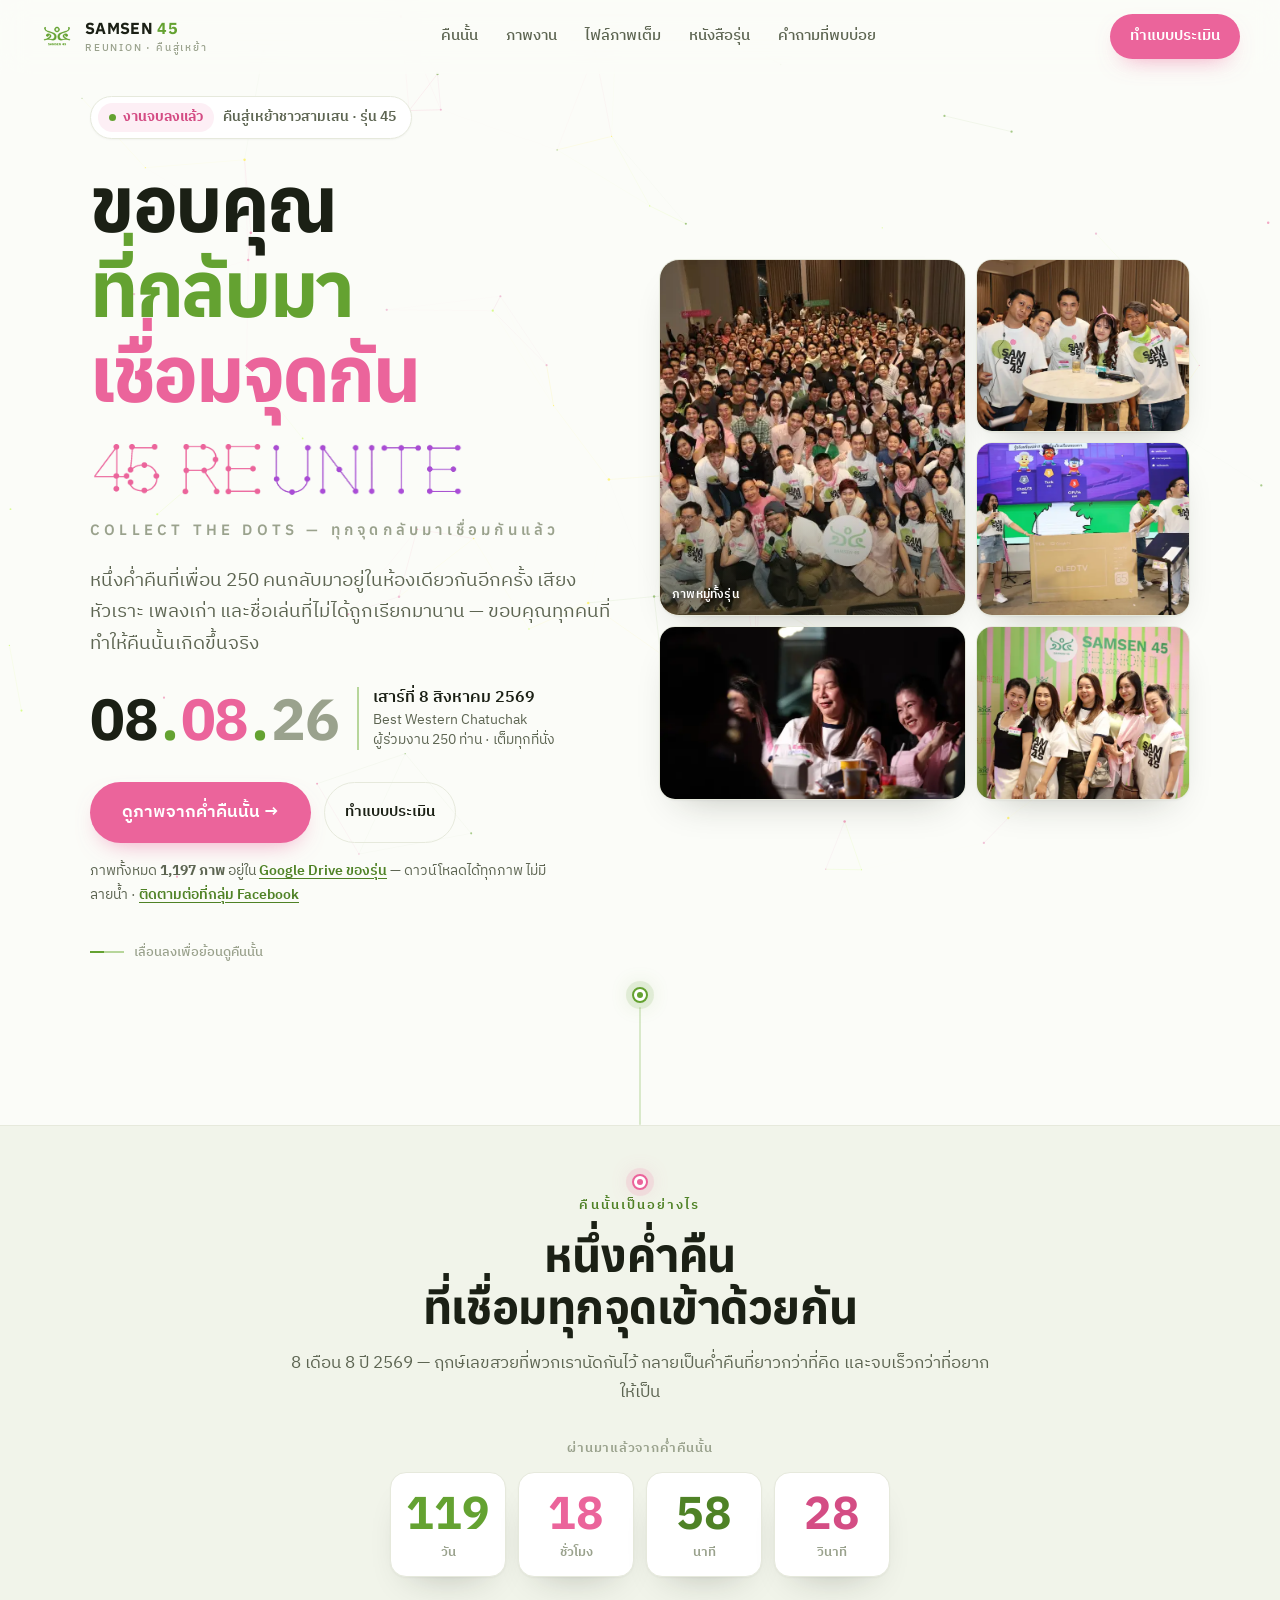
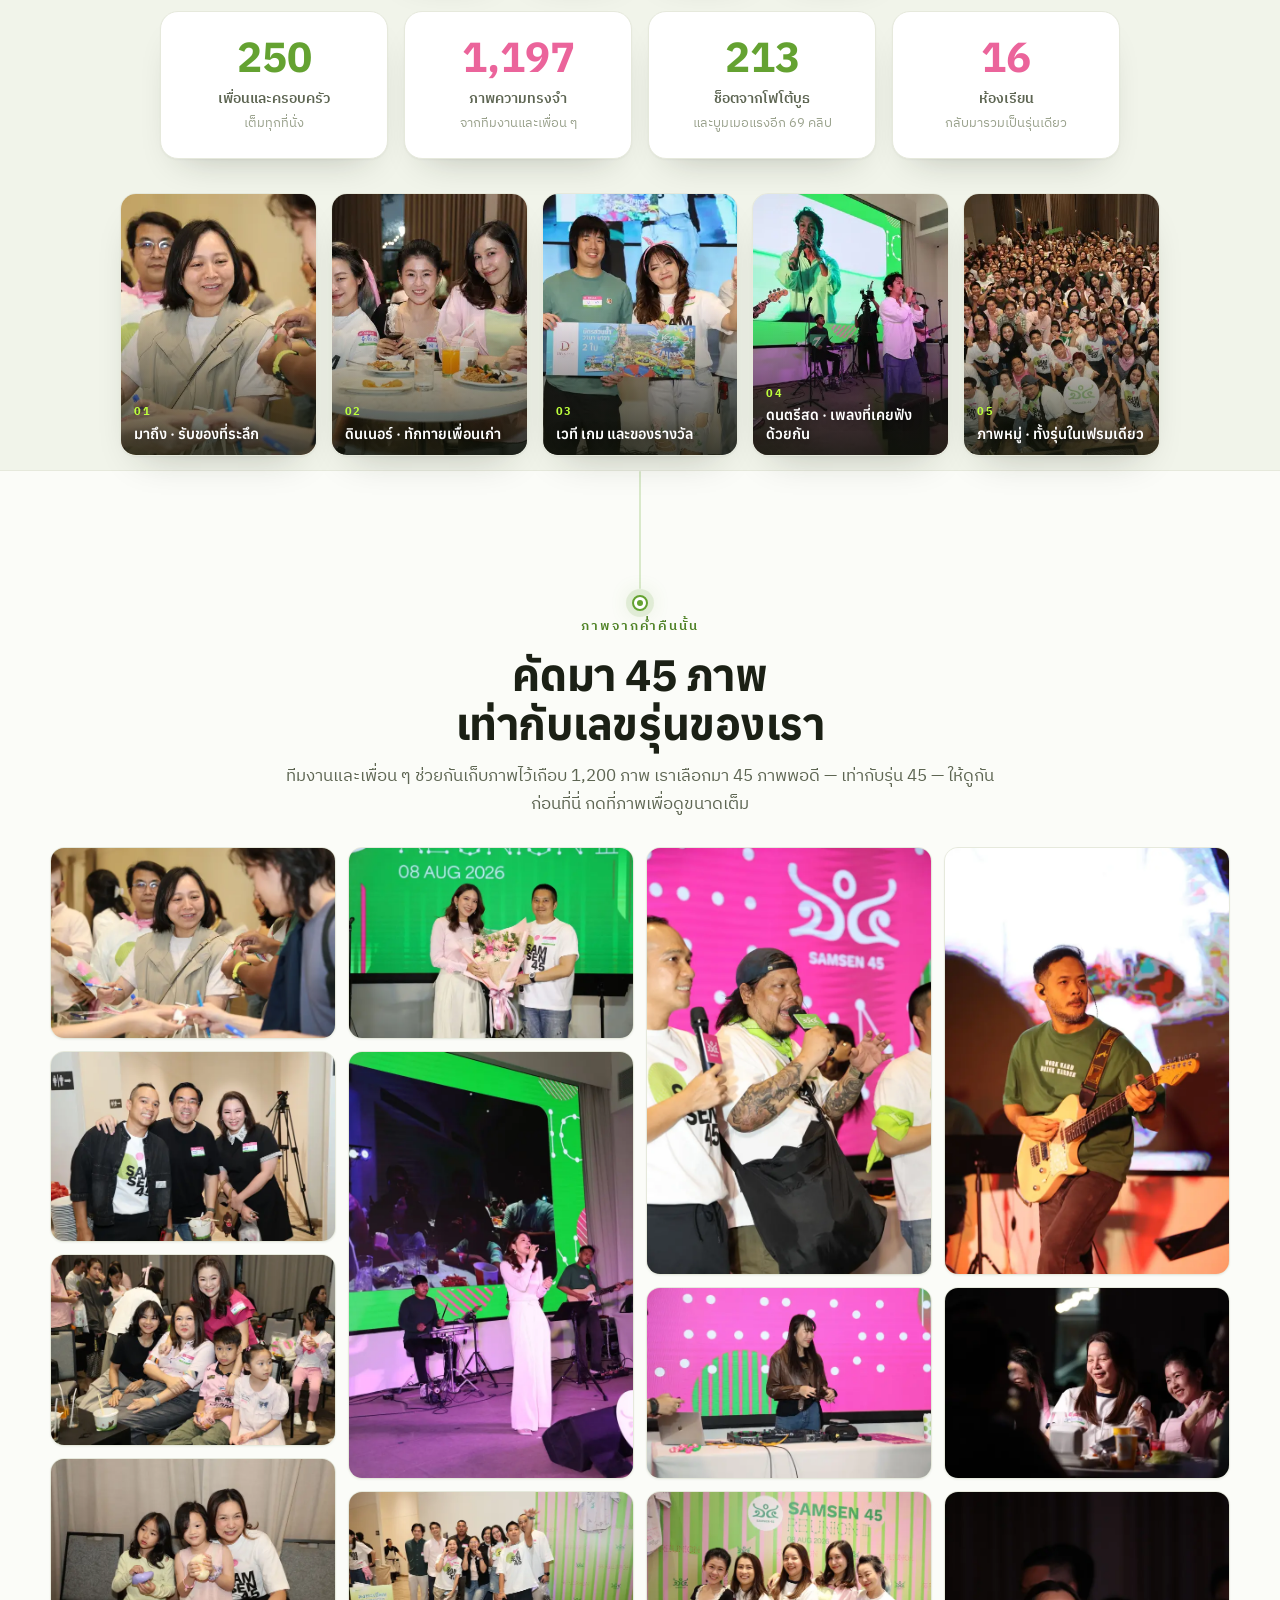
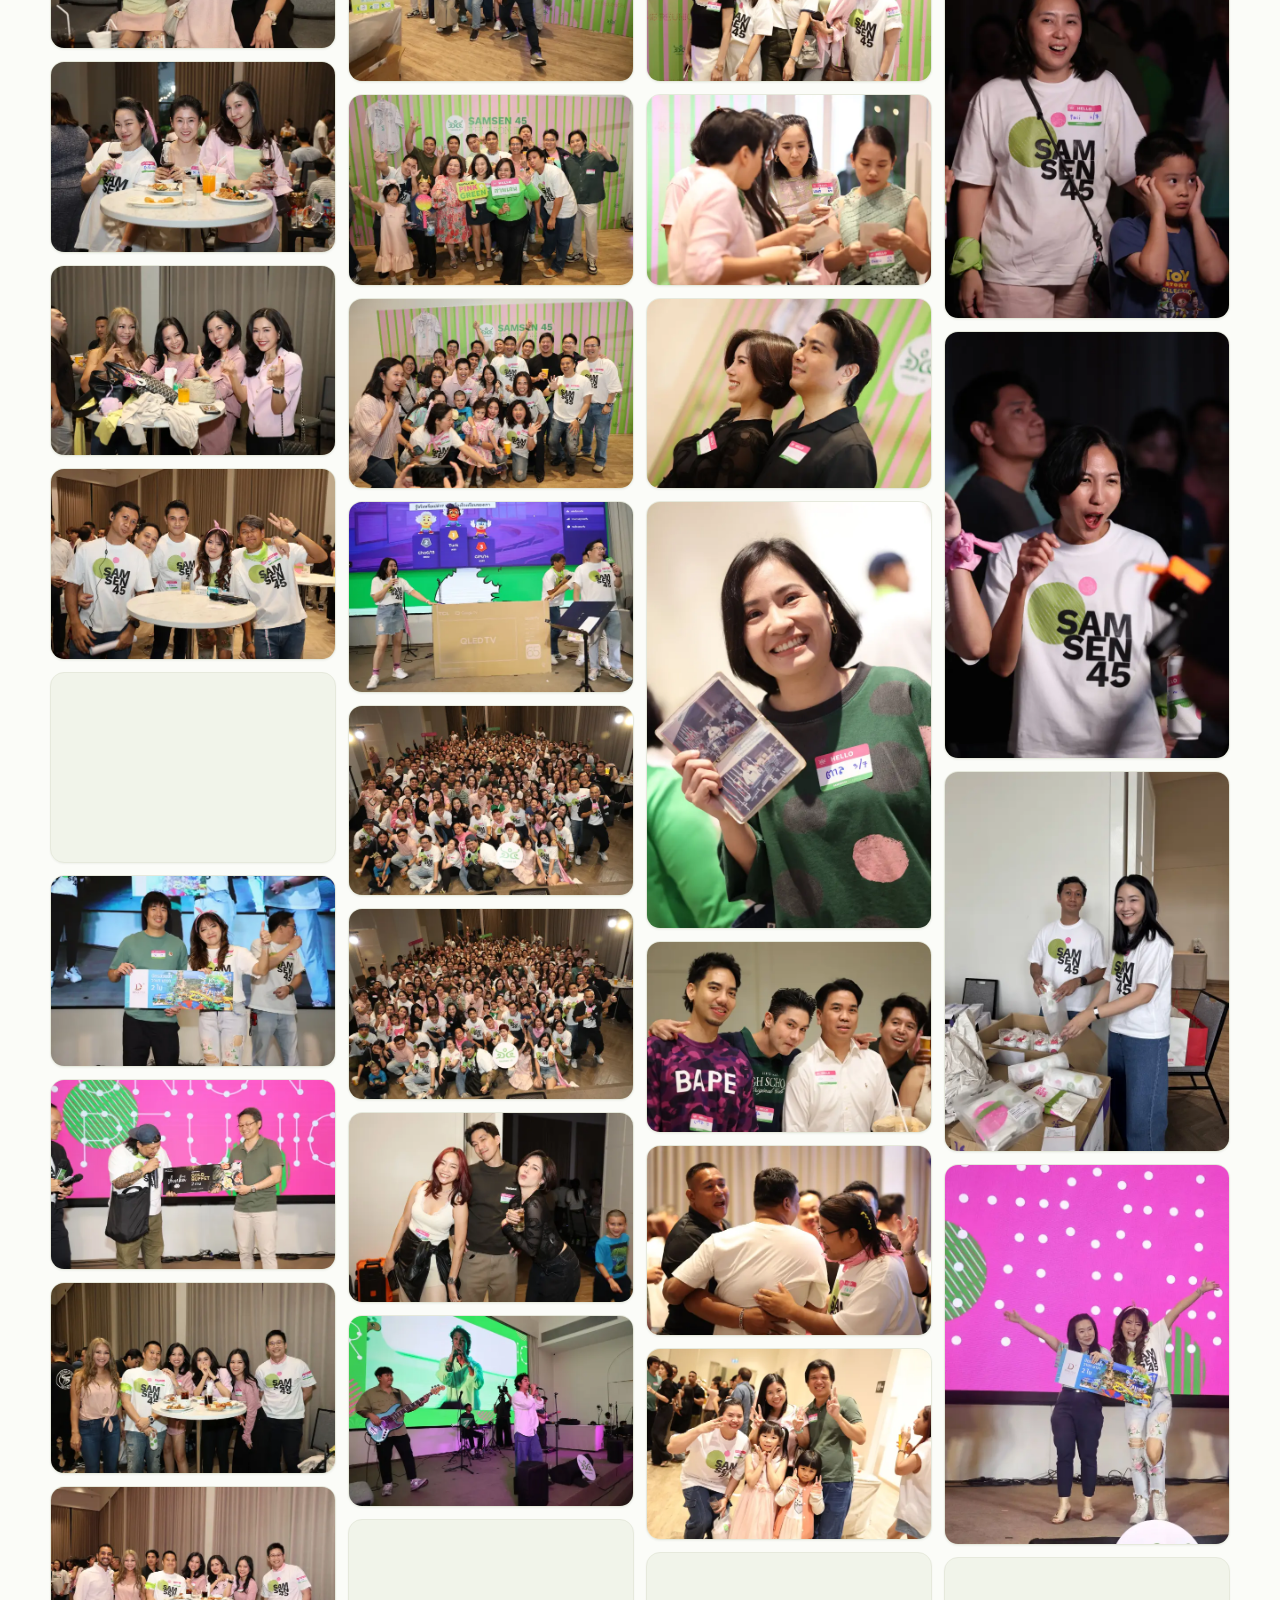
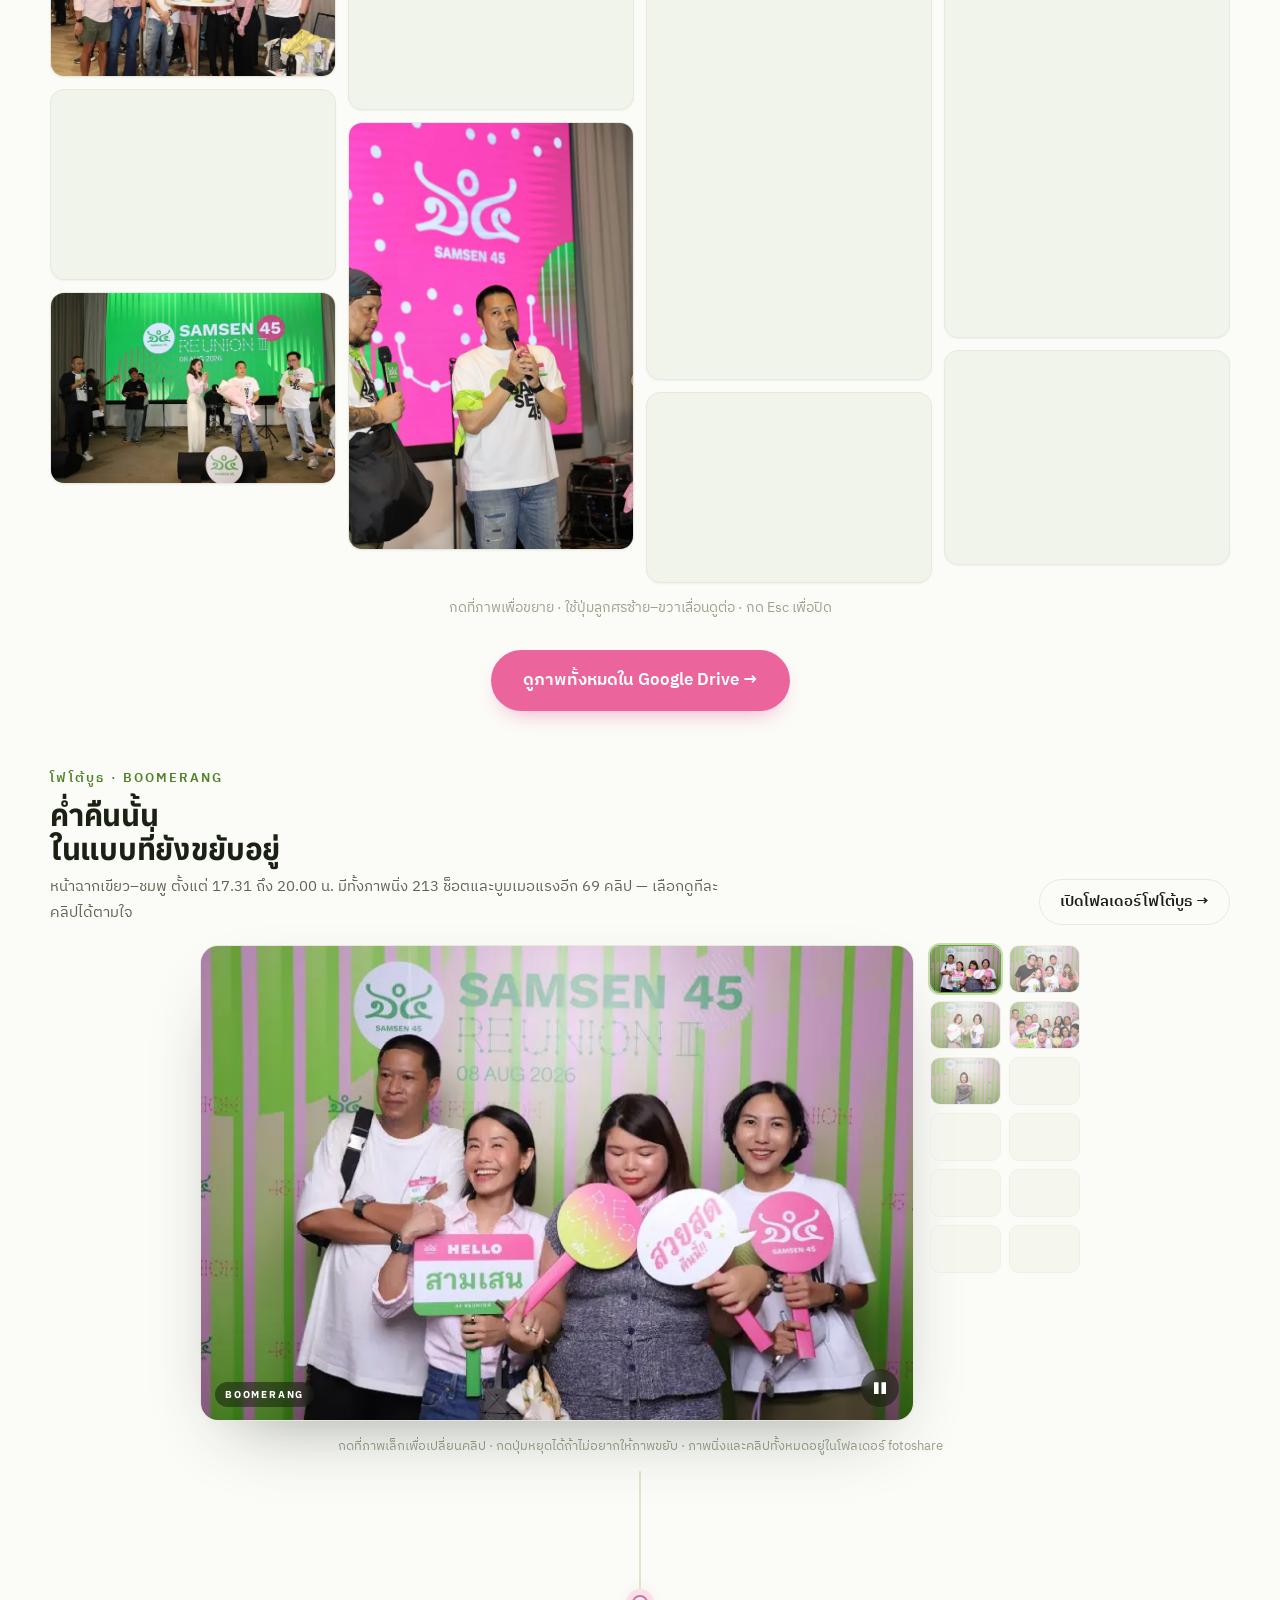
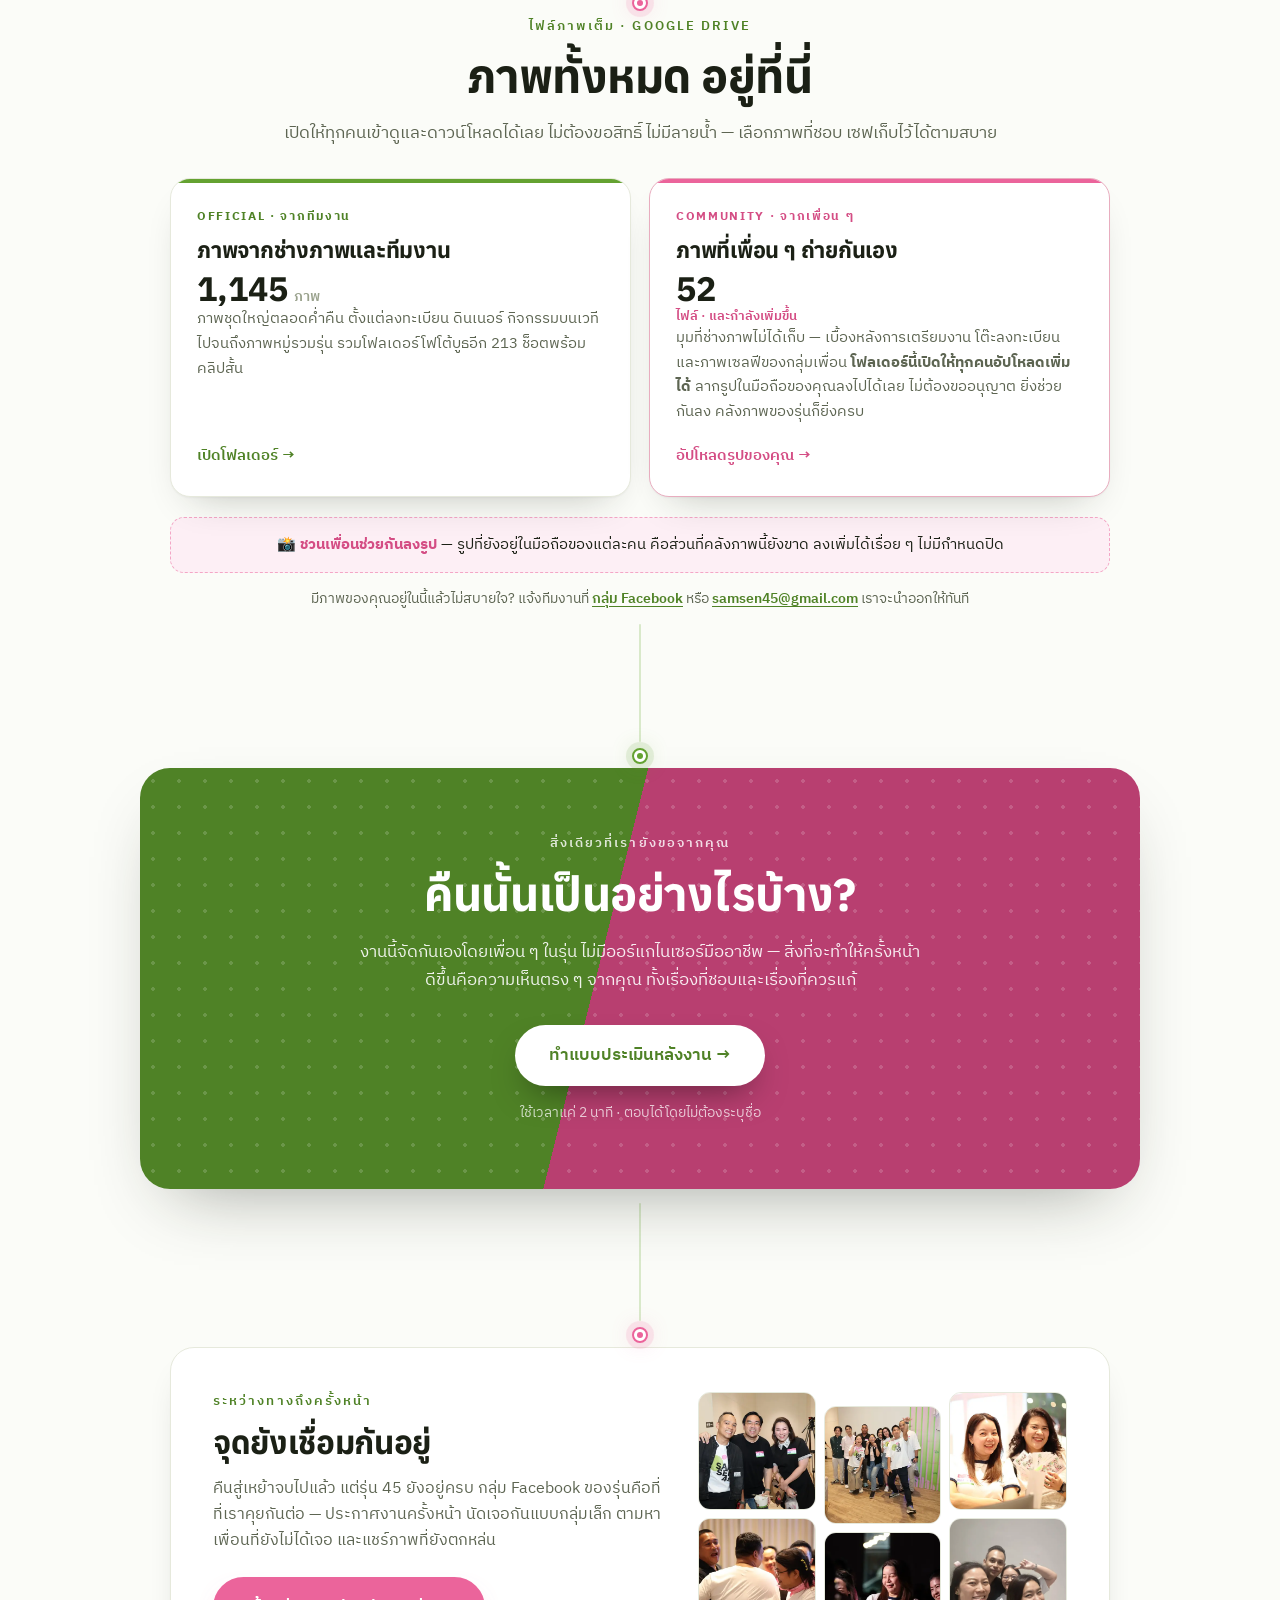
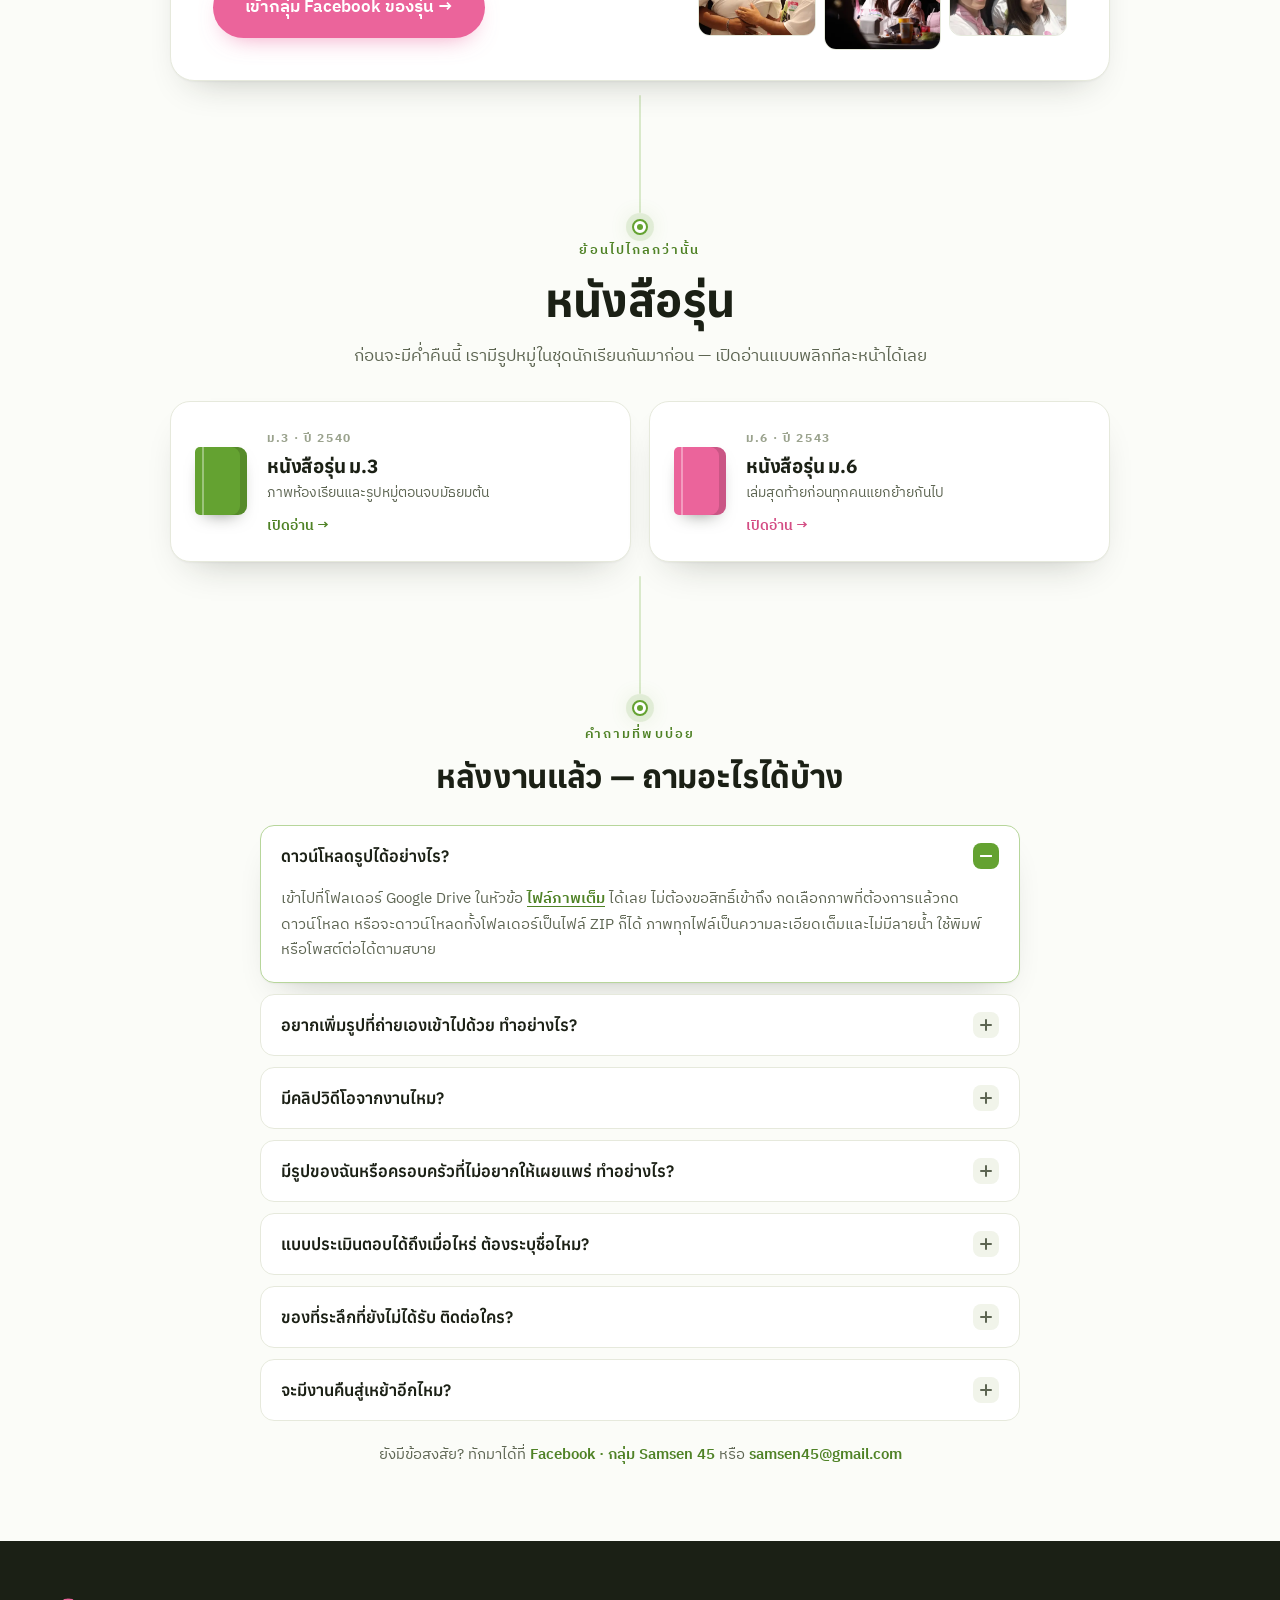
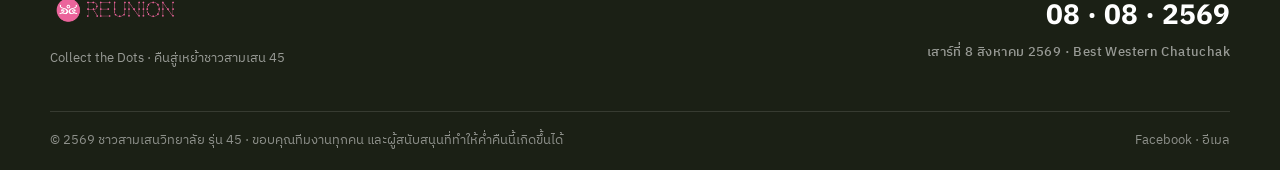
==== public/index.html @ 0059afa7 "Revise photos, cut the gallery to 45, and make the booth clips calm Feedback from the organising tea" ====
<!DOCTYPE html>
<html lang="th" data-hero="minimal" data-primary="green" data-accent="pink" data-font="anuphan" data-constellation="true">
<head>
<meta charset="UTF-8" />
<meta name="viewport" content="width=device-width, initial-scale=1.0" />
<title>SAMSEN 45 · คืนสู่เหย้า — ขอบคุณที่กลับมาเชื่อมจุดกัน · 08.08.2569</title>
<meta name="description" content="ภาพและความทรงจำจากงานคืนสู่เหย้าชาวสามเสน รุ่น 45 — Collect the Dots · เสาร์ที่ 8 สิงหาคม 2569 ณ Best Western Chatuchak · ภาพทั้งหมด 1,197 ภาพ และแบบประเมินหลังงาน" />
<meta name="theme-color" content="#64A231" />
<link rel="canonical" href="https://samsen45.com/" />
<meta property="og:type" content="website" />
<meta property="og:site_name" content="Samsen 45 Reunion" />
<meta property="og:title" content="ขอบคุณที่กลับมาเชื่อมจุดกัน · SAMSEN 45 คืนสู่เหย้า" />
<meta property="og:description" content="ภาพและความทรงจำจากค่ำคืน 8 สิงหาคม 2569 — เพื่อน 250 คน หนึ่งค่ำคืน 1,197 ภาพ" />
<meta property="og:image" content="https://samsen45.com/assets/gallery/full/n32.webp" />
<meta property="og:locale" content="th_TH" />
<meta name="twitter:card" content="summary_large_image" />
<!-- resources referenced as strings in JS (lifted for standalone bundling; harmless on the live site) -->
<meta name="ext-resource-dependency" content="assets/re-union-c.png" data-resource-id="resUnion" />
<meta name="ext-resource-dependency" content="assets/re-unite-c.png" data-resource-id="resUnite" />
<meta name="ext-resource-dependency" content="assets/re-charge-c.png" data-resource-id="resCharge" />
<meta name="ext-resource-dependency" content="assets/re-member-c.png" data-resource-id="resMember" />
<meta name="ext-resource-dependency" content="assets/re-play-c.png" data-resource-id="resPlay" />
<meta name="ext-resource-dependency" content="assets/re-connect-c.png" data-resource-id="resConnect" />
<meta name="ext-resource-dependency" content="assets/logo-green.png" data-resource-id="resLogoGreen" />
<meta name="ext-resource-dependency" content="assets/logo-pink.png" data-resource-id="resLogoPink" />
<link rel="icon" type="image/png" href="assets/favicon.png" />
<link rel="apple-touch-icon" href="assets/favicon.png" />
<link rel="preconnect" href="https://fonts.googleapis.com" />
<link rel="preconnect" href="https://fonts.gstatic.com" crossorigin />
<link href="https://fonts.googleapis.com/css2?family=Anuphan:wght@400;500;600;700&family=IBM+Plex+Sans+Thai:wght@400;500;600&family=Kanit:wght@500;600;700&display=swap" rel="stylesheet" />
<link rel="preload" as="image" href="assets/gallery/thumb/n32.webp" />
<link rel="stylesheet" href="styles.css?v=20260809d" />
<link rel="stylesheet" href="styles2.css?v=20260809d" />
<link rel="stylesheet" href="styles3.css?v=20260809d" />
<!-- Firebase -->
<script type="module">
  import { initializeApp } from "https://www.gstatic.com/firebasejs/12.14.0/firebase-app.js";
  import { getAnalytics, logEvent } from "https://www.gstatic.com/firebasejs/12.14.0/firebase-analytics.js";

  const firebaseConfig = {
    apiKey: "AIzaSyCHABaKnbqVLBSTORH4JsYazai9VZAMygA",
    authDomain: "samsen-45.firebaseapp.com",
    projectId: "samsen-45",
    storageBucket: "samsen-45.firebasestorage.app",
    messagingSenderId: "1074980507114",
    appId: "1:1074980507114:web:2f1820581a098e5e00b693",
    measurementId: "G-HXLC26WG36"
  };

  const app = initializeApp(firebaseConfig);
  const analytics = getAnalytics(app);

  // Post-event funnel: the survey response rate and photo reach are what matter now.
  document.addEventListener("click", (e) => {
    const trigger = e.target.closest(".survey-trigger,.photos-trigger,.fb-trigger");
    if (!trigger) return;
    const name = trigger.classList.contains("survey-trigger") ? "survey_click"
               : trigger.classList.contains("photos-trigger") ? "photos_click"
               : "fbgroup_click";
    logEvent(analytics, name, {
      link_url: trigger.href,
      link_text: (trigger.textContent || "").trim(),
      location: trigger.closest("[id]")?.id || "unknown"
    });
  });
</script>
</head>
<body>
<canvas id="constellation"></canvas>

<div class="page">
<!-- ============ NAV ============ -->
<header class="nav">
  <a href="#hero" class="nav-brand">
    <img src="assets/logo-green.png" alt="โลโก้ สามเสน 45" class="brand-logo" />
    <span>SAMSEN <span class="yr">45</span><small>Reunion · คืนสู่เหย้า</small></span>
  </a>
  <nav class="nav-links">
    <a href="#recap">คืนนั้น</a>
    <a href="#gallery">ภาพงาน</a>
    <a href="#photos">ไฟล์ภาพเต็ม</a>
    <a href="#books">หนังสือรุ่น</a>
    <a href="#faq">คำถามที่พบบ่อย</a>
  </nav>
  <a href="https://forms.gle/bqeEbEQCnCTLVfBS6" target="_blank" rel="noopener" class="btn btn-cta survey-trigger">ทำแบบประเมิน</a>
  <button class="menu-btn" id="menuBtn" aria-label="เปิดเมนู"><i></i></button>
</header>
<div class="mobile-menu" id="mobileMenu">
  <a href="#recap">คืนนั้น</a>
  <a href="#gallery">ภาพงาน</a>
  <a href="#photos">ไฟล์ภาพเต็ม</a>
  <a href="#books">หนังสือรุ่น</a>
  <a href="#faq">คำถามที่พบบ่อย</a>
  <a href="https://forms.gle/bqeEbEQCnCTLVfBS6" target="_blank" rel="noopener" class="btn btn-cta survey-trigger">ทำแบบประเมินหลังงาน</a>
</div>

<main>
  <!-- ============ HERO — thank you ============ -->
  <section id="hero" class="hero hero-post">
    <div class="hero-bg"><img src="assets/emblem.jpg" alt="ตราโรงเรียนสามเสนวิทยาลัย" /></div>
    <div class="hero-split"><div class="pane left"></div><div class="pane right"></div></div>
    <div class="wrap hero-grid">
      <div class="hero-copy reveal">
        <div class="kicker"><b class="done"><span class="pulse"></span>งานจบลงแล้ว</b> คืนสู่เหย้าชาวสามเสน · รุ่น 45</div>
        <h1>ขอบคุณ<br /><span class="l2">ที่กลับมา</span><br /><span class="l3">เชื่อมจุดกัน</span></h1>
        <div class="rebanner" aria-label="45 RE — REUNION · REMEMBER · REPLAY · RECONNECT">
          <img class="re-fixed" src="assets/re-45re-c.png" alt="45 RE" />
          <span class="re-swap"><img id="reword" src="assets/re-union-c.png" alt="UNION" /></span>
        </div>
        <div class="motif">Collect&nbsp;the&nbsp;Dots — ทุกจุดกลับมาเชื่อมกันแล้ว</div>
        <p class="lead">หนึ่งค่ำคืนที่เพื่อน 250 คนกลับมาอยู่ในห้องเดียวกันอีกครั้ง เสียงหัวเราะ เพลงเก่า และชื่อเล่นที่ไม่ได้ถูกเรียกมานาน — ขอบคุณทุกคนที่ทำให้คืนนั้นเกิดขึ้นจริง</p>
        <div class="datebar">
          <div class="bigdate"><span>08</span><span class="s">.</span><span class="mo">08</span><span class="s">.</span><span class="yr">26</span></div>
          <div class="dateinfo"><b>เสาร์ที่ 8 สิงหาคม 2569</b>Best Western Chatuchak<br />ผู้ร่วมงาน 250 ท่าน · เต็มทุกที่นั่ง</div>
        </div>
        <div class="cta-row">
          <a href="#gallery" class="btn btn-cta btn-lg">ดูภาพจากค่ำคืนนั้น →</a>
          <a href="https://forms.gle/bqeEbEQCnCTLVfBS6" target="_blank" rel="noopener" class="btn btn-ghost btn-lg survey-trigger">ทำแบบประเมิน</a>
        </div>
        <p class="hero-note">ภาพทั้งหมด <b>1,197 ภาพ</b> อยู่ใน <a href="#photos">Google Drive ของรุ่น</a> — ดาวน์โหลดได้ทุกภาพ ไม่มีลายน้ำ · <a href="https://www.facebook.com/groups/samsen45" target="_blank" rel="noopener" class="fb-trigger">ติดตามต่อที่กลุ่ม Facebook</a></p>
        <div class="scrollcue"><span class="ln"></span> เลื่อนลงเพื่อย้อนดูคืนนั้น</div>
      </div>
      <div class="hero-media reveal">
        <div class="hero-mosaic">
        <figure><img src="assets/gallery/thumb/n32.webp" alt="ภาพจากงานคืนสู่เหย้าสามเสน 45 — ภาพหมู่ทั้งรุ่น" fetchpriority="high" decoding="async" /><figcaption class="tape">ภาพหมู่ทั้งรุ่น</figcaption></figure>
        <figure><img src="assets/gallery/thumb/n08.webp" alt="ภาพจากงานคืนสู่เหย้าสามเสน 45 — เพื่อนรุ่น 45 รวมตัวกัน" loading="lazy" decoding="async" /></figure>
        <figure><img src="assets/gallery/thumb/n30.webp" alt="ภาพจากงานคืนสู่เหย้าสามเสน 45 — กิจกรรมบนเวที" loading="lazy" decoding="async" /></figure>
        <figure><img src="assets/gallery/thumb/n57.webp" alt="ภาพจากงานคืนสู่เหย้าสามเสน 45 — เสียงหัวเราะปลายค่ำคืน" loading="lazy" decoding="async" /></figure>
        <figure><img src="assets/gallery/thumb/n44.webp" alt="ภาพจากงานคืนสู่เหย้าสามเสน 45 — หน้าฉากถ่ายรูป" loading="lazy" decoding="async" /></figure>
        </div>
      </div>
    </div>
    <div class="node lit"><div class="dot"></div></div>
  </section>

  <div class="connector"><div class="rail"></div><div class="fill"></div><div class="comet"></div></div>

  <!-- ============ RECAP — what that night was ============ -->
  <section id="recap" class="band">
    <div class="wrap sec-pad" style="padding-top:48px">
      <div class="node alt"><div class="dot"></div></div>
      <div class="sec-head reveal">
        <span class="eyebrow">คืนนั้นเป็นอย่างไร</span>
        <h2>หนึ่งค่ำคืน<br />ที่เชื่อมทุกจุดเข้าด้วยกัน</h2>
        <p>8 เดือน 8 ปี 2569 — ฤกษ์เลขสวยที่พวกเรานัดกันไว้ กลายเป็นค่ำคืนที่ยาวกว่าที่คิด และจบเร็วกว่าที่อยากให้เป็น</p>
      </div>
      <div class="reveal">
        <span class="since-tag">ผ่านมาแล้วจากค่ำคืนนั้น</span>
        <div class="since" id="since">
          <div class="cell"><div class="num" id="sc-d">--</div><div class="lbl">วัน</div></div>
          <div class="cell"><div class="num" id="sc-h">--</div><div class="lbl">ชั่วโมง</div></div>
          <div class="cell"><div class="num" id="sc-m">--</div><div class="lbl">นาที</div></div>
          <div class="cell"><div class="num" id="sc-s">--</div><div class="lbl">วินาที</div></div>
        </div>
      </div>
      <div class="statrow reveal">
        <div class="stat"><div class="n">250</div><div class="k">เพื่อนและครอบครัว</div><div class="s">เต็มทุกที่นั่ง</div></div>
        <div class="stat"><div class="n">1,197</div><div class="k">ภาพความทรงจำ</div><div class="s">จากทีมงานและเพื่อน ๆ</div></div>
        <div class="stat"><div class="n">213</div><div class="k">ช็อตจากโฟโต้บูธ</div><div class="s">และบูมเมอแรงอีก 69 คลิป</div></div>
        <div class="stat"><div class="n">16</div><div class="k">ห้องเรียน</div><div class="s">กลับมารวมเป็นรุ่นเดียว</div></div>
      </div>
      <div class="moments reveal">
        <figure class="moment"><img src="assets/gallery/thumb/n00.webp" alt="มาถึง · รับของที่ระลึก" loading="lazy" decoding="async" /><figcaption class="cap"><i>01</i><b>มาถึง · รับของที่ระลึก</b></figcaption></figure>
        <figure class="moment"><img src="assets/gallery/thumb/n05.webp" alt="ดินเนอร์ · ทักทายเพื่อนเก่า" loading="lazy" decoding="async" /><figcaption class="cap"><i>02</i><b>ดินเนอร์ · ทักทายเพื่อนเก่า</b></figcaption></figure>
        <figure class="moment"><img src="assets/gallery/thumb/n11.webp" alt="เวที เกม และของรางวัล" loading="lazy" decoding="async" /><figcaption class="cap"><i>03</i><b>เวที เกม และของรางวัล</b></figcaption></figure>
        <figure class="moment"><img src="assets/gallery/thumb/n38.webp" alt="ดนตรีสด · เพลงที่เคยฟังด้วยกัน" loading="lazy" decoding="async" /><figcaption class="cap"><i>04</i><b>ดนตรีสด · เพลงที่เคยฟังด้วยกัน</b></figcaption></figure>
        <figure class="moment"><img src="assets/gallery/thumb/n34.webp" alt="ภาพหมู่ · ทั้งรุ่นในเฟรมเดียว" loading="lazy" decoding="async" /><figcaption class="cap"><i>05</i><b>ภาพหมู่ · ทั้งรุ่นในเฟรมเดียว</b></figcaption></figure>
      </div>
    </div>
  </section>

  <div class="connector"><div class="rail"></div><div class="fill"></div><div class="comet"></div></div>

  <!-- ============ GALLERY ============ -->
  <section id="gallery">
    <div class="wrap sec-pad">
      <div class="node"><div class="dot"></div></div>
      <div class="gal-head reveal">
        <span class="eyebrow">ภาพจากค่ำคืนนั้น</span>
        <h2>คัดมา 45 ภาพ<br />เท่ากับเลขรุ่นของเรา</h2>
        <p>ทีมงานและเพื่อน ๆ ช่วยกันเก็บภาพไว้เกือบ 1,200 ภาพ เราเลือกมา 45 ภาพพอดี — เท่ากับรุ่น 45 — ให้ดูกันก่อนที่นี่ กดที่ภาพเพื่อดูขนาดเต็ม</p>
      </div>
      <div class="masonry reveal" id="masonry">
          <button class="shot" data-full="assets/gallery/full/n00.webp" data-i="0" aria-label="ขยายภาพที่ 1 จาก 45"><img src="assets/gallery/thumb/n00.webp" width="640" height="427" alt="ภาพบรรยากาศงานคืนสู่เหย้าชาวสามเสน 45 · 8 สิงหาคม 2569" loading="lazy" decoding="async" /></button>
          <button class="shot" data-full="assets/gallery/full/n02.webp" data-i="1" aria-label="ขยายภาพที่ 2 จาก 45"><img src="assets/gallery/thumb/n02.webp" width="640" height="427" alt="ภาพบรรยากาศงานคืนสู่เหย้าชาวสามเสน 45 · 8 สิงหาคม 2569" loading="lazy" decoding="async" /></button>
          <button class="shot" data-full="assets/gallery/full/n03.webp" data-i="2" aria-label="ขยายภาพที่ 3 จาก 45"><img src="assets/gallery/thumb/n03.webp" width="640" height="427" alt="ภาพบรรยากาศงานคืนสู่เหย้าชาวสามเสน 45 · 8 สิงหาคม 2569" loading="lazy" decoding="async" /></button>
          <button class="shot" data-full="assets/gallery/full/n04.webp" data-i="3" aria-label="ขยายภาพที่ 4 จาก 45"><img src="assets/gallery/thumb/n04.webp" width="640" height="427" alt="ภาพบรรยากาศงานคืนสู่เหย้าชาวสามเสน 45 · 8 สิงหาคม 2569" loading="lazy" decoding="async" /></button>
          <button class="shot" data-full="assets/gallery/full/n05.webp" data-i="4" aria-label="ขยายภาพที่ 5 จาก 45"><img src="assets/gallery/thumb/n05.webp" width="640" height="427" alt="ภาพบรรยากาศงานคืนสู่เหย้าชาวสามเสน 45 · 8 สิงหาคม 2569" loading="lazy" decoding="async" /></button>
          <button class="shot" data-full="assets/gallery/full/n07.webp" data-i="5" aria-label="ขยายภาพที่ 6 จาก 45"><img src="assets/gallery/thumb/n07.webp" width="640" height="427" alt="ภาพบรรยากาศงานคืนสู่เหย้าชาวสามเสน 45 · 8 สิงหาคม 2569" loading="lazy" decoding="async" /></button>
          <button class="shot" data-full="assets/gallery/full/n08.webp" data-i="6" aria-label="ขยายภาพที่ 7 จาก 45"><img src="assets/gallery/thumb/n08.webp" width="640" height="427" alt="ภาพบรรยากาศงานคืนสู่เหย้าชาวสามเสน 45 · 8 สิงหาคม 2569" loading="lazy" decoding="async" /></button>
          <button class="shot" data-full="assets/gallery/full/n09.webp" data-i="7" aria-label="ขยายภาพที่ 8 จาก 45"><img src="assets/gallery/thumb/n09.webp" width="640" height="427" alt="ภาพบรรยากาศงานคืนสู่เหย้าชาวสามเสน 45 · 8 สิงหาคม 2569" loading="lazy" decoding="async" /></button>
          <button class="shot" data-full="assets/gallery/full/n11.webp" data-i="8" aria-label="ขยายภาพที่ 9 จาก 45"><img src="assets/gallery/thumb/n11.webp" width="640" height="427" alt="ภาพบรรยากาศงานคืนสู่เหย้าชาวสามเสน 45 · 8 สิงหาคม 2569" loading="lazy" decoding="async" /></button>
          <button class="shot" data-full="assets/gallery/full/n12.webp" data-i="9" aria-label="ขยายภาพที่ 10 จาก 45"><img src="assets/gallery/thumb/n12.webp" width="640" height="427" alt="ภาพบรรยากาศงานคืนสู่เหย้าชาวสามเสน 45 · 8 สิงหาคม 2569" loading="lazy" decoding="async" /></button>
          <button class="shot" data-full="assets/gallery/full/n13.webp" data-i="10" aria-label="ขยายภาพที่ 11 จาก 45"><img src="assets/gallery/thumb/n13.webp" width="640" height="427" alt="ภาพบรรยากาศงานคืนสู่เหย้าชาวสามเสน 45 · 8 สิงหาคม 2569" loading="lazy" decoding="async" /></button>
          <button class="shot" data-full="assets/gallery/full/n14.webp" data-i="11" aria-label="ขยายภาพที่ 12 จาก 45"><img src="assets/gallery/thumb/n14.webp" width="640" height="427" alt="ภาพบรรยากาศงานคืนสู่เหย้าชาวสามเสน 45 · 8 สิงหาคม 2569" loading="lazy" decoding="async" /></button>
          <button class="shot" data-full="assets/gallery/full/n16.webp" data-i="12" aria-label="ขยายภาพที่ 13 จาก 45"><img src="assets/gallery/thumb/n16.webp" width="640" height="427" alt="ภาพบรรยากาศงานคืนสู่เหย้าชาวสามเสน 45 · 8 สิงหาคม 2569" loading="lazy" decoding="async" /></button>
          <button class="shot" data-full="assets/gallery/full/n17.webp" data-i="13" aria-label="ขยายภาพที่ 14 จาก 45"><img src="assets/gallery/thumb/n17.webp" width="640" height="427" alt="ภาพบรรยากาศงานคืนสู่เหย้าชาวสามเสน 45 · 8 สิงหาคม 2569" loading="lazy" decoding="async" /></button>
          <button class="shot" data-full="assets/gallery/full/n18.webp" data-i="14" aria-label="ขยายภาพที่ 15 จาก 45"><img src="assets/gallery/thumb/n18.webp" width="640" height="427" alt="ภาพบรรยากาศงานคืนสู่เหย้าชาวสามเสน 45 · 8 สิงหาคม 2569" loading="lazy" decoding="async" /></button>
          <button class="shot" data-full="assets/gallery/full/n20.webp" data-i="15" aria-label="ขยายภาพที่ 16 จาก 45"><img src="assets/gallery/thumb/n20.webp" width="640" height="960" alt="ภาพบรรยากาศงานคืนสู่เหย้าชาวสามเสน 45 · 8 สิงหาคม 2569" loading="lazy" decoding="async" /></button>
          <button class="shot" data-full="assets/gallery/full/n21.webp" data-i="16" aria-label="ขยายภาพที่ 17 จาก 45"><img src="assets/gallery/thumb/n21.webp" width="640" height="427" alt="ภาพบรรยากาศงานคืนสู่เหย้าชาวสามเสน 45 · 8 สิงหาคม 2569" loading="lazy" decoding="async" /></button>
          <button class="shot" data-full="assets/gallery/full/n26.webp" data-i="17" aria-label="ขยายภาพที่ 18 จาก 45"><img src="assets/gallery/thumb/n26.webp" width="640" height="427" alt="ภาพบรรยากาศงานคืนสู่เหย้าชาวสามเสน 45 · 8 สิงหาคม 2569" loading="lazy" decoding="async" /></button>
          <button class="shot" data-full="assets/gallery/full/n28.webp" data-i="18" aria-label="ขยายภาพที่ 19 จาก 45"><img src="assets/gallery/thumb/n28.webp" width="640" height="427" alt="ภาพบรรยากาศงานคืนสู่เหย้าชาวสามเสน 45 · 8 สิงหาคม 2569" loading="lazy" decoding="async" /></button>
          <button class="shot" data-full="assets/gallery/full/n30.webp" data-i="19" aria-label="ขยายภาพที่ 20 จาก 45"><img src="assets/gallery/thumb/n30.webp" width="640" height="427" alt="ภาพบรรยากาศงานคืนสู่เหย้าชาวสามเสน 45 · 8 สิงหาคม 2569" loading="lazy" decoding="async" /></button>
          <button class="shot" data-full="assets/gallery/full/n32.webp" data-i="20" aria-label="ขยายภาพที่ 21 จาก 45"><img src="assets/gallery/thumb/n32.webp" width="640" height="427" alt="ภาพบรรยากาศงานคืนสู่เหย้าชาวสามเสน 45 · 8 สิงหาคม 2569" loading="lazy" decoding="async" /></button>
          <button class="shot" data-full="assets/gallery/full/n34.webp" data-i="21" aria-label="ขยายภาพที่ 22 จาก 45"><img src="assets/gallery/thumb/n34.webp" width="640" height="427" alt="ภาพบรรยากาศงานคืนสู่เหย้าชาวสามเสน 45 · 8 สิงหาคม 2569" loading="lazy" decoding="async" /></button>
          <button class="shot" data-full="assets/gallery/full/n37.webp" data-i="22" aria-label="ขยายภาพที่ 23 จาก 45"><img src="assets/gallery/thumb/n37.webp" width="640" height="427" alt="ภาพบรรยากาศงานคืนสู่เหย้าชาวสามเสน 45 · 8 สิงหาคม 2569" loading="lazy" decoding="async" /></button>
          <button class="shot" data-full="assets/gallery/full/n38.webp" data-i="23" aria-label="ขยายภาพที่ 24 จาก 45"><img src="assets/gallery/thumb/n38.webp" width="640" height="427" alt="ภาพบรรยากาศงานคืนสู่เหย้าชาวสามเสน 45 · 8 สิงหาคม 2569" loading="lazy" decoding="async" /></button>
          <button class="shot" data-full="assets/gallery/full/n39.webp" data-i="24" aria-label="ขยายภาพที่ 25 จาก 45"><img src="assets/gallery/thumb/n39.webp" width="640" height="427" alt="ภาพบรรยากาศงานคืนสู่เหย้าชาวสามเสน 45 · 8 สิงหาคม 2569" loading="lazy" decoding="async" /></button>
          <button class="shot" data-full="assets/gallery/full/n40.webp" data-i="25" aria-label="ขยายภาพที่ 26 จาก 45"><img src="assets/gallery/thumb/n40.webp" width="640" height="960" alt="ภาพบรรยากาศงานคืนสู่เหย้าชาวสามเสน 45 · 8 สิงหาคม 2569" loading="lazy" decoding="async" /></button>
          <button class="shot" data-full="assets/gallery/full/n41.webp" data-i="26" aria-label="ขยายภาพที่ 27 จาก 45"><img src="assets/gallery/thumb/n41.webp" width="640" height="960" alt="ภาพบรรยากาศงานคืนสู่เหย้าชาวสามเสน 45 · 8 สิงหาคม 2569" loading="lazy" decoding="async" /></button>
          <button class="shot" data-full="assets/gallery/full/n42.webp" data-i="27" aria-label="ขยายภาพที่ 28 จาก 45"><img src="assets/gallery/thumb/n42.webp" width="640" height="427" alt="ภาพบรรยากาศงานคืนสู่เหย้าชาวสามเสน 45 · 8 สิงหาคม 2569" loading="lazy" decoding="async" /></button>
          <button class="shot" data-full="assets/gallery/full/n44.webp" data-i="28" aria-label="ขยายภาพที่ 29 จาก 45"><img src="assets/gallery/thumb/n44.webp" width="640" height="427" alt="ภาพบรรยากาศงานคืนสู่เหย้าชาวสามเสน 45 · 8 สิงหาคม 2569" loading="lazy" decoding="async" /></button>
          <button class="shot" data-full="assets/gallery/full/n46.webp" data-i="29" aria-label="ขยายภาพที่ 30 จาก 45"><img src="assets/gallery/thumb/n46.webp" width="640" height="427" alt="ภาพบรรยากาศงานคืนสู่เหย้าชาวสามเสน 45 · 8 สิงหาคม 2569" loading="lazy" decoding="async" /></button>
          <button class="shot" data-full="assets/gallery/full/n48.webp" data-i="30" aria-label="ขยายภาพที่ 31 จาก 45"><img src="assets/gallery/thumb/n48.webp" width="640" height="427" alt="ภาพบรรยากาศงานคืนสู่เหย้าชาวสามเสน 45 · 8 สิงหาคม 2569" loading="lazy" decoding="async" /></button>
          <button class="shot" data-full="assets/gallery/full/n49.webp" data-i="31" aria-label="ขยายภาพที่ 32 จาก 45"><img src="assets/gallery/thumb/n49.webp" width="640" height="960" alt="ภาพบรรยากาศงานคืนสู่เหย้าชาวสามเสน 45 · 8 สิงหาคม 2569" loading="lazy" decoding="async" /></button>
          <button class="shot" data-full="assets/gallery/full/n50.webp" data-i="32" aria-label="ขยายภาพที่ 33 จาก 45"><img src="assets/gallery/thumb/n50.webp" width="640" height="427" alt="ภาพบรรยากาศงานคืนสู่เหย้าชาวสามเสน 45 · 8 สิงหาคม 2569" loading="lazy" decoding="async" /></button>
          <button class="shot" data-full="assets/gallery/full/n51.webp" data-i="33" aria-label="ขยายภาพที่ 34 จาก 45"><img src="assets/gallery/thumb/n51.webp" width="640" height="427" alt="ภาพบรรยากาศงานคืนสู่เหย้าชาวสามเสน 45 · 8 สิงหาคม 2569" loading="lazy" decoding="async" /></button>
          <button class="shot" data-full="assets/gallery/full/n52.webp" data-i="34" aria-label="ขยายภาพที่ 35 จาก 45"><img src="assets/gallery/thumb/n52.webp" width="640" height="427" alt="ภาพบรรยากาศงานคืนสู่เหย้าชาวสามเสน 45 · 8 สิงหาคม 2569" loading="lazy" decoding="async" /></button>
          <button class="shot" data-full="assets/gallery/full/n54.webp" data-i="35" aria-label="ขยายภาพที่ 36 จาก 45"><img src="assets/gallery/thumb/n54.webp" width="640" height="960" alt="ภาพบรรยากาศงานคืนสู่เหย้าชาวสามเสน 45 · 8 สิงหาคม 2569" loading="lazy" decoding="async" /></button>
          <button class="shot" data-full="assets/gallery/full/n55.webp" data-i="36" aria-label="ขยายภาพที่ 37 จาก 45"><img src="assets/gallery/thumb/n55.webp" width="640" height="427" alt="ภาพบรรยากาศงานคืนสู่เหย้าชาวสามเสน 45 · 8 สิงหาคม 2569" loading="lazy" decoding="async" /></button>
          <button class="shot" data-full="assets/gallery/full/n56.webp" data-i="37" aria-label="ขยายภาพที่ 38 จาก 45"><img src="assets/gallery/thumb/n56.webp" width="640" height="960" alt="ภาพบรรยากาศงานคืนสู่เหย้าชาวสามเสน 45 · 8 สิงหาคม 2569" loading="lazy" decoding="async" /></button>
          <button class="shot" data-full="assets/gallery/full/n57.webp" data-i="38" aria-label="ขยายภาพที่ 39 จาก 45"><img src="assets/gallery/thumb/n57.webp" width="640" height="427" alt="ภาพบรรยากาศงานคืนสู่เหย้าชาวสามเสน 45 · 8 สิงหาคม 2569" loading="lazy" decoding="async" /></button>
          <button class="shot" data-full="assets/gallery/full/n58.webp" data-i="39" aria-label="ขยายภาพที่ 40 จาก 45"><img src="assets/gallery/thumb/n58.webp" width="640" height="960" alt="ภาพบรรยากาศงานคืนสู่เหย้าชาวสามเสน 45 · 8 สิงหาคม 2569" loading="lazy" decoding="async" /></button>
          <button class="shot" data-full="assets/gallery/full/n59.webp" data-i="40" aria-label="ขยายภาพที่ 41 จาก 45"><img src="assets/gallery/thumb/n59.webp" width="640" height="960" alt="ภาพบรรยากาศงานคืนสู่เหย้าชาวสามเสน 45 · 8 สิงหาคม 2569" loading="lazy" decoding="async" /></button>
          <button class="shot" data-full="assets/gallery/full/t00.webp" data-i="41" aria-label="ขยายภาพที่ 42 จาก 45"><img src="assets/gallery/thumb/t00.webp" width="640" height="853" alt="ภาพบรรยากาศงานคืนสู่เหย้าชาวสามเสน 45 · 8 สิงหาคม 2569" loading="lazy" decoding="async" /></button>
          <button class="shot" data-full="assets/gallery/full/t04.webp" data-i="42" aria-label="ขยายภาพที่ 43 จาก 45"><img src="assets/gallery/thumb/t04.webp" width="640" height="853" alt="ภาพบรรยากาศงานคืนสู่เหย้าชาวสามเสน 45 · 8 สิงหาคม 2569" loading="lazy" decoding="async" /></button>
          <button class="shot" data-full="assets/gallery/full/t06.webp" data-i="43" aria-label="ขยายภาพที่ 44 จาก 45"><img src="assets/gallery/thumb/t06.webp" width="640" height="853" alt="ภาพบรรยากาศงานคืนสู่เหย้าชาวสามเสน 45 · 8 สิงหาคม 2569" loading="lazy" decoding="async" /></button>
          <button class="shot" data-full="assets/gallery/full/t08.webp" data-i="44" aria-label="ขยายภาพที่ 45 จาก 45"><img src="assets/gallery/thumb/t08.webp" width="640" height="480" alt="ภาพบรรยากาศงานคืนสู่เหย้าชาวสามเสน 45 · 8 สิงหาคม 2569" loading="lazy" decoding="async" /></button>
      </div>
      <p class="gal-count">กดที่ภาพเพื่อขยาย · ใช้ปุ่มลูกศรซ้าย–ขวาเลื่อนดูต่อ · กด Esc เพื่อปิด</p>
      <div class="gal-more">
        <a href="https://drive.google.com/drive/folders/1IHzvyv3kAkp-wQPk14aRvKsfbWr1lja-" target="_blank" rel="noopener" class="btn btn-cta btn-lg photos-trigger">ดูภาพทั้งหมดใน Google Drive →</a>
      </div>

      <!-- photo booth — the booth's own boomerang clips, looping in place -->
      <div class="booth reveal">
        <div class="booth-head">
          <div>
            <span class="eyebrow">โฟโต้บูธ · Boomerang</span>
            <h3>ค่ำคืนนั้น<br />ในแบบที่ยังขยับอยู่</h3>
            <p>หน้าฉากเขียว–ชมพู ตั้งแต่ 17.31 ถึง 20.00 น. มีทั้งภาพนิ่ง 213 ช็อตและบูมเมอแรงอีก 69 คลิป — เลือกดูทีละคลิปได้ตามใจ</p>
          </div>
          <a href="https://drive.google.com/drive/folders/1amASpMRbDCuN3ePHeEjuCl9ydsscuYX2" target="_blank" rel="noopener" class="btn btn-ghost photos-trigger">เปิดโฟลเดอร์โฟโต้บูธ →</a>
        </div>
        <div class="boomer" id="boomer">
          <figure class="boomer-stage">
            <video id="boomVid" data-src="assets/booth/m00.mp4" poster="assets/booth/m00.webp"
                   muted loop playsinline preload="none" disablepictureinpicture
                   aria-label="บูมเมอแรงจากโฟโต้บูธในงานคืนสู่เหย้าสามเสน 45"></video>
            <span class="boom-badge">BOOMERANG</span>
            <button class="boom-toggle" id="boomToggle" aria-pressed="true" aria-label="หยุดเล่นคลิป"></button>
          </figure>
          <div class="boomer-thumbs" id="boomThumbs">
            <button class="bt is-active" data-i="0" data-src="assets/booth/m00.mp4" data-poster="assets/booth/m00.webp" aria-label="เลือกคลิปที่ 1"><img src="assets/booth/m00.webp" alt="" loading="lazy" decoding="async" /></button>
            <button class="bt" data-i="1" data-src="assets/booth/m01.mp4" data-poster="assets/booth/m01.webp" aria-label="เลือกคลิปที่ 2"><img src="assets/booth/m01.webp" alt="" loading="lazy" decoding="async" /></button>
            <button class="bt" data-i="2" data-src="assets/booth/m02.mp4" data-poster="assets/booth/m02.webp" aria-label="เลือกคลิปที่ 3"><img src="assets/booth/m02.webp" alt="" loading="lazy" decoding="async" /></button>
            <button class="bt" data-i="3" data-src="assets/booth/m03.mp4" data-poster="assets/booth/m03.webp" aria-label="เลือกคลิปที่ 4"><img src="assets/booth/m03.webp" alt="" loading="lazy" decoding="async" /></button>
            <button class="bt" data-i="4" data-src="assets/booth/m04.mp4" data-poster="assets/booth/m04.webp" aria-label="เลือกคลิปที่ 5"><img src="assets/booth/m04.webp" alt="" loading="lazy" decoding="async" /></button>
            <button class="bt" data-i="5" data-src="assets/booth/m05.mp4" data-poster="assets/booth/m05.webp" aria-label="เลือกคลิปที่ 6"><img src="assets/booth/m05.webp" alt="" loading="lazy" decoding="async" /></button>
            <button class="bt" data-i="6" data-src="assets/booth/m06.mp4" data-poster="assets/booth/m06.webp" aria-label="เลือกคลิปที่ 7"><img src="assets/booth/m06.webp" alt="" loading="lazy" decoding="async" /></button>
            <button class="bt" data-i="7" data-src="assets/booth/m07.mp4" data-poster="assets/booth/m07.webp" aria-label="เลือกคลิปที่ 8"><img src="assets/booth/m07.webp" alt="" loading="lazy" decoding="async" /></button>
            <button class="bt" data-i="8" data-src="assets/booth/m08.mp4" data-poster="assets/booth/m08.webp" aria-label="เลือกคลิปที่ 9"><img src="assets/booth/m08.webp" alt="" loading="lazy" decoding="async" /></button>
            <button class="bt" data-i="9" data-src="assets/booth/m09.mp4" data-poster="assets/booth/m09.webp" aria-label="เลือกคลิปที่ 10"><img src="assets/booth/m09.webp" alt="" loading="lazy" decoding="async" /></button>
            <button class="bt" data-i="10" data-src="assets/booth/m10.mp4" data-poster="assets/booth/m10.webp" aria-label="เลือกคลิปที่ 11"><img src="assets/booth/m10.webp" alt="" loading="lazy" decoding="async" /></button>
            <button class="bt" data-i="11" data-src="assets/booth/m11.mp4" data-poster="assets/booth/m11.webp" aria-label="เลือกคลิปที่ 12"><img src="assets/booth/m11.webp" alt="" loading="lazy" decoding="async" /></button>
          </div>
        </div>
        <p class="booth-hint">กดที่ภาพเล็กเพื่อเปลี่ยนคลิป · กดปุ่มหยุดได้ถ้าไม่อยากให้ภาพขยับ · ภาพนิ่งและคลิปทั้งหมดอยู่ในโฟลเดอร์ fotoshare</p>
      </div>
    </div>
  </section>

  <div class="connector"><div class="rail"></div><div class="fill"></div><div class="comet"></div></div>

  <!-- ============ DRIVE — the full archive ============ -->
  <section id="photos">
    <div class="wrap sec-pad">
      <div class="node alt"><div class="dot"></div></div>
      <div class="sec-head reveal">
        <span class="eyebrow">ไฟล์ภาพเต็ม · Google Drive</span>
        <h2>ภาพทั้งหมด อยู่ที่นี่</h2>
        <p>เปิดให้ทุกคนเข้าดูและดาวน์โหลดได้เลย ไม่ต้องขอสิทธิ์ ไม่มีลายน้ำ — เลือกภาพที่ชอบ เซฟเก็บไว้ได้ตามสบาย</p>
      </div>
      <div class="drives reveal">
        <div class="drive">
          <span class="tier">Official · จากทีมงาน</span>
          <h3>ภาพจากช่างภาพและทีมงาน</h3>
          <div class="n">1,145<small>ภาพ</small></div>
          <p>ภาพชุดใหญ่ตลอดค่ำคืน ตั้งแต่ลงทะเบียน ดินเนอร์ กิจกรรมบนเวที ไปจนถึงภาพหมู่รวมรุ่น รวมโฟลเดอร์โฟโต้บูธอีก 213 ช็อตพร้อมคลิปสั้น</p>
          <a class="go photos-trigger" href="https://drive.google.com/drive/folders/1IHzvyv3kAkp-wQPk14aRvKsfbWr1lja-" target="_blank" rel="noopener">เปิดโฟลเดอร์ →</a>
        </div>
        <div class="drive alt open">
          <span class="tier">Community · จากเพื่อน ๆ</span>
          <h3>ภาพที่เพื่อน ๆ ถ่ายกันเอง</h3>
          <div class="n">52<small>ไฟล์ · และกำลังเพิ่มขึ้น</small></div>
          <p>มุมที่ช่างภาพไม่ได้เก็บ — เบื้องหลังการเตรียมงาน โต๊ะลงทะเบียน และภาพเซลฟีของกลุ่มเพื่อน <b>โฟลเดอร์นี้เปิดให้ทุกคนอัปโหลดเพิ่มได้</b> ลากรูปในมือถือของคุณลงไปได้เลย ไม่ต้องขออนุญาต ยิ่งช่วยกันลง คลังภาพของรุ่นก็ยิ่งครบ</p>
          <a class="go photos-trigger" href="https://drive.google.com/drive/folders/1Y4AoabbdOMt3WMtiKc88Utb1kY4T9Ldm" target="_blank" rel="noopener">อัปโหลดรูปของคุณ →</a>
        </div>
      </div>
      <p class="drive-upload">📸 <b>ชวนเพื่อนช่วยกันลงรูป</b> — รูปที่ยังอยู่ในมือถือของแต่ละคน คือส่วนที่คลังภาพนี้ยังขาด ลงเพิ่มได้เรื่อย ๆ ไม่มีกำหนดปิด</p>
      <p class="drive-note">มีภาพของคุณอยู่ในนี้แล้วไม่สบายใจ? แจ้งทีมงานที่ <a href="https://www.facebook.com/groups/samsen45" target="_blank" rel="noopener" class="fb-trigger">กลุ่ม Facebook</a> หรือ <a href="mailto:samsen45@gmail.com">samsen45@gmail.com</a> เราจะนำออกให้ทันที</p>
    </div>
  </section>

  <div class="connector"><div class="rail"></div><div class="fill"></div><div class="comet"></div></div>

  <!-- ============ SURVEY ============ -->
  <section id="survey">
    <div class="wrap sec-pad">
      <div class="node"><div class="dot"></div></div>
      <div class="survey reveal">
        <div class="dots"></div>
        <span class="eyebrow">สิ่งเดียวที่เรายังขอจากคุณ</span>
        <h2>คืนนั้นเป็นอย่างไรบ้าง?</h2>
        <p>งานนี้จัดกันเองโดยเพื่อน ๆ ในรุ่น ไม่มีออร์แกไนเซอร์มืออาชีพ — สิ่งที่จะทำให้ครั้งหน้าดีขึ้นคือความเห็นตรง ๆ จากคุณ ทั้งเรื่องที่ชอบและเรื่องที่ควรแก้</p>
        <a href="https://forms.gle/bqeEbEQCnCTLVfBS6" target="_blank" rel="noopener" class="btn btn-survey survey-trigger">ทำแบบประเมินหลังงาน →</a>
        <div class="micro">ใช้เวลาแค่ 2 นาที · ตอบได้โดยไม่ต้องระบุชื่อ</div>
      </div>
    </div>
  </section>

  <div class="connector"><div class="rail"></div><div class="fill"></div><div class="comet"></div></div>

  <!-- ============ CONNECT ============ -->
  <section id="connect">
    <div class="wrap sec-pad">
      <div class="node alt"><div class="dot"></div></div>
      <div class="connect reveal">
        <div class="connect-copy">
          <span class="eyebrow">ระหว่างทางถึงครั้งหน้า</span>
          <h3>จุดยังเชื่อมกันอยู่</h3>
          <p>คืนสู่เหย้าจบไปแล้ว แต่รุ่น 45 ยังอยู่ครบ กลุ่ม Facebook ของรุ่นคือที่ที่เราคุยกันต่อ — ประกาศงานครั้งหน้า นัดเจอกันแบบกลุ่มเล็ก ตามหาเพื่อนที่ยังไม่ได้เจอ และแชร์ภาพที่ยังตกหล่น</p>
          <a href="https://www.facebook.com/groups/samsen45" target="_blank" rel="noopener" class="btn btn-cta btn-lg fb-trigger">เข้ากลุ่ม Facebook ของรุ่น →</a>
        </div>
        <div class="connect-art" aria-hidden="true">
          <img src="assets/gallery/thumb/n02.webp" alt="" aria-hidden="true" loading="lazy" decoding="async" />
          <img src="assets/gallery/thumb/n21.webp" alt="" aria-hidden="true" loading="lazy" decoding="async" />
          <img src="assets/gallery/thumb/n47.webp" alt="" aria-hidden="true" loading="lazy" decoding="async" />
          <img src="assets/gallery/thumb/n51.webp" alt="" aria-hidden="true" loading="lazy" decoding="async" />
          <img src="assets/gallery/thumb/n57.webp" alt="" aria-hidden="true" loading="lazy" decoding="async" />
          <img src="assets/gallery/thumb/t06.webp" alt="" aria-hidden="true" loading="lazy" decoding="async" />
        </div>
      </div>
    </div>
  </section>

  <div class="connector"><div class="rail"></div><div class="fill"></div><div class="comet"></div></div>

  <!-- ============ YEARBOOKS ============ -->
  <section id="books">
    <div class="wrap sec-pad">
      <div class="node"><div class="dot"></div></div>
      <div class="sec-head reveal">
        <span class="eyebrow">ย้อนไปไกลกว่านั้น</span>
        <h2>หนังสือรุ่น</h2>
        <p>ก่อนจะมีค่ำคืนนี้ เรามีรูปหมู่ในชุดนักเรียนกันมาก่อน — เปิดอ่านแบบพลิกทีละหน้าได้เลย</p>
      </div>
      <div class="books reveal">
        <a class="book" href="books/Samsen45-M3-2540/">
          <div class="spine" aria-hidden="true"></div>
          <div>
            <span class="tier">ม.3 · ปี 2540</span>
            <h3>หนังสือรุ่น ม.3</h3>
            <p>ภาพห้องเรียนและรูปหมู่ตอนจบมัธยมต้น</p>
            <span class="go">เปิดอ่าน →</span>
          </div>
        </a>
        <a class="book alt" href="books/samsen45-m6-2543/">
          <div class="spine" aria-hidden="true"></div>
          <div>
            <span class="tier">ม.6 · ปี 2543</span>
            <h3>หนังสือรุ่น ม.6</h3>
            <p>เล่มสุดท้ายก่อนทุกคนแยกย้ายกันไป</p>
            <span class="go">เปิดอ่าน →</span>
          </div>
        </a>
      </div>
    </div>
  </section>

  <div class="connector"><div class="rail"></div><div class="fill"></div><div class="comet"></div></div>

  <!-- ============ FAQ ============ -->
  <section id="faq">
    <div class="wrap sec-pad">
      <div class="node"><div class="dot"></div></div>
      <div class="faq-head reveal">
        <span class="eyebrow">คำถามที่พบบ่อย</span>
        <h2>หลังงานแล้ว — ถามอะไรได้บ้าง</h2>
      </div>
      <div class="faqlist reveal solo">
          <div class="qa open"><button>ดาวน์โหลดรูปได้อย่างไร?<span class="plus"></span></button><div class="ans"><p>เข้าไปที่โฟลเดอร์ Google Drive ในหัวข้อ <a href="#photos">ไฟล์ภาพเต็ม</a> ได้เลย ไม่ต้องขอสิทธิ์เข้าถึง กดเลือกภาพที่ต้องการแล้วกดดาวน์โหลด หรือจะดาวน์โหลดทั้งโฟลเดอร์เป็นไฟล์ ZIP ก็ได้ ภาพทุกไฟล์เป็นความละเอียดเต็มและไม่มีลายน้ำ ใช้พิมพ์หรือโพสต์ต่อได้ตามสบาย</p></div></div>
          <div class="qa"><button>อยากเพิ่มรูปที่ถ่ายเองเข้าไปด้วย ทำอย่างไร?<span class="plus"></span></button><div class="ans"><p>ยินดีมาก — โฟลเดอร์ <b>[Community] รูปจากเพื่อนๆ</b> เปิดให้ทุกคนอัปโหลดเพิ่มได้ กดเข้าโฟลเดอร์แล้วลากไฟล์เข้าไปได้เลย ถ้าอัปโหลดไม่สำเร็จหรือไฟล์เยอะเกินไป ทักทีมงานที่กลุ่ม Facebook เดี๋ยวช่วยจัดการให้</p></div></div>
          <div class="qa"><button>มีคลิปวิดีโอจากงานไหม?<span class="plus"></span></button><div class="ans"><p>มี — บูมเมอแรง 69 คลิปจากโฟโต้บูธ (หยิบมาแสดงบนหน้านี้แล้ว 12 คลิป) เก็บไว้ครบในโฟลเดอร์ย่อย <b>clips</b> ภายในโฟลเดอร์ fotoshare ของทีมงาน ส่วนคลิปบรรยากาศบนเวทีและวิดีโอที่เพื่อน ๆ ถ่ายกันเอง ทยอยแชร์กันอยู่ในกลุ่ม Facebook ของรุ่น</p></div></div>
          <div class="qa"><button>มีรูปของฉันหรือครอบครัวที่ไม่อยากให้เผยแพร่ ทำอย่างไร?<span class="plus"></span></button><div class="ans"><p>แจ้งทีมงานได้ทันทีที่ <a href="https://www.facebook.com/groups/samsen45" target="_blank" rel="noopener" class="fb-trigger">กลุ่ม Facebook</a> หรืออีเมล <a href="mailto:samsen45@gmail.com">samsen45@gmail.com</a> บอกชื่อไฟล์หรือส่งภาพมาให้ดูก็ได้ เราจะนำภาพนั้นออกจากทั้งเว็บไซต์และโฟลเดอร์ให้เร็วที่สุด ไม่ต้องเกรงใจ</p></div></div>
          <div class="qa"><button>แบบประเมินตอบได้ถึงเมื่อไหร่ ต้องระบุชื่อไหม?<span class="plus"></span></button><div class="ans"><p>ตอบได้เลยตอนนี้ ใช้เวลาแค่ 2 นาที และ<b>ไม่ต้องระบุชื่อ</b>หากไม่สะดวก ยิ่งตอบเร็วยิ่งดี เพราะทีมงานจะรวบรวมความเห็นทั้งหมดไปสรุปกันในช่วงถัดไป เขียนตรง ๆ ได้เต็มที่ ทั้งเรื่องที่ประทับใจและเรื่องที่ควรปรับ</p></div></div>
          <div class="qa"><button>ของที่ระลึกที่ยังไม่ได้รับ ติดต่อใคร?<span class="plus"></span></button><div class="ans"><p>ถ้ามาร่วมงานแล้วแต่ยังไม่ได้รับกระเป๋าผ้า แก้วเก็บความเย็น หรือเสื้อยืดที่สั่งพรีออเดอร์ไว้ ทักทีมงานที่กลุ่ม Facebook พร้อมแจ้งชื่อ–นามสกุลและห้องเรียนเดิม เดี๋ยวเราตรวจสอบรายการให้และนัดรับกันอีกที</p></div></div>
          <div class="qa"><button>จะมีงานคืนสู่เหย้าอีกไหม?<span class="plus"></span></button><div class="ans"><p>ตั้งใจให้มีแน่นอน แต่ยังไม่ได้กำหนดวัน ครั้งนี้ทีมงานใช้เวลาเตรียมกันหลายเดือน และสิ่งที่จะกำหนดหน้าตาของครั้งหน้าคือคำตอบใน<a href="https://forms.gle/bqeEbEQCnCTLVfBS6" target="_blank" rel="noopener" class="survey-trigger">แบบประเมิน</a>ของทุกคน ประกาศทุกอย่างจะออกที่กลุ่ม Facebook ของรุ่นเป็นที่แรก</p></div></div>
        </div>
        <p class="faq-more reveal">ยังมีข้อสงสัย? ทักมาได้ที่ <a href="https://www.facebook.com/groups/samsen45" target="_blank" rel="noopener" class="fb-trigger">Facebook · กลุ่ม Samsen 45</a> หรือ <a href="mailto:samsen45@gmail.com">samsen45@gmail.com</a></p>
    </div>
  </section>
</main>

<!-- ============ FOOTER ============ -->
<footer>
  <div class="wrap foot">
    <div class="fbrand">
      <img class="flockup" src="assets/re-logo-pink.png" alt="Samsen 45 Reunion" />
      <div class="ftag">Collect the Dots · คืนสู่เหย้าชาวสามเสน 45</div>
    </div>
    <div class="fdate">08 · 08 · 2569<small>เสาร์ที่ 8 สิงหาคม 2569 · Best Western Chatuchak</small></div>
  </div>
  <div class="wrap footbar">
    <div>© 2569 ชาวสามเสนวิทยาลัย รุ่น 45 · ขอบคุณทีมงานทุกคน และผู้สนับสนุนที่ทำให้ค่ำคืนนี้เกิดขึ้นได้</div>
    <div><a href="https://www.facebook.com/groups/samsen45" target="_blank" rel="noopener" class="fb-trigger">Facebook</a> · <a href="mailto:samsen45@gmail.com">อีเมล</a></div>
  </div>
</footer>
</div>

<!-- ============ LIGHTBOX ============ -->
<div class="lb" id="lb" role="dialog" aria-modal="true" aria-label="ภาพขนาดเต็ม">
  <div class="lb-stage"><img id="lbImg" src="" alt="" /></div>
  <button class="lb-close" id="lbClose" aria-label="ปิด">✕</button>
  <button class="lb-prev" id="lbPrev" aria-label="ภาพก่อนหน้า">‹</button>
  <button class="lb-next" id="lbNext" aria-label="ภาพถัดไป">›</button>
  <div class="lb-meta"><b id="lbNum">1</b> / <span id="lbTotal">45</span> · คืนสู่เหย้าสามเสน 45 · 08.08.2569</div>
</div>

<!-- ============ TWEAKS PANEL ============ -->
<aside id="tw">
  <div class="hd"><b>ปรับแต่งดีไซน์ · Tweaks</b><button class="x" id="twClose" aria-label="ปิด">✕</button></div>
  <div class="bd">
    <div>
      <div class="lbl">รูปแบบ Hero</div>
      <div class="seg">
        <button data-bind="hero" data-val="minimal">มินิมอล</button>
        <button data-bind="hero" data-val="photo">ภาพเต็ม</button>
        <button data-bind="hero" data-val="duo">คู่สี</button>
      </div>
    </div>
    <div>
      <div class="lbl">สีหลัก</div>
      <div class="sw">
        <button data-bind="primary" data-val="green" style="background:#64A231" title="เขียว"></button>
        <button data-bind="primary" data-val="pink" style="background:#EB649B" title="ชมพู"></button>
      </div>
    </div>
    <div>
      <div class="lbl">สีปุ่ม CTA</div>
      <div class="sw">
        <button data-bind="accent" data-val="pink" style="background:#EB649B"></button>
        <button data-bind="accent" data-val="green" style="background:#64A231"></button>
        <button data-bind="accent" data-val="lime" style="background:#BDFF3C"></button>
        <button data-bind="accent" data-val="yellow" style="background:#FFFF22"></button>
      </div>
    </div>
    <div>
      <div class="lbl">ฟอนต์หัวเรื่อง</div>
      <div class="seg">
        <button data-bind="font" data-val="anuphan">Anuphan</button>
        <button data-bind="font" data-val="kanit">Kanit</button>
      </div>
    </div>
    <div class="tgrow">
      <div class="lbl" style="margin:0">พื้นหลังดาวเชื่อมจุด</div>
      <button class="tg" data-tg="constellation"><i></i></button>
    </div>
    <div class="note">ปรับแล้วระบบจะจำค่าไว้ให้อัตโนมัติ</div>
  </div>
</aside>

<script src="app.js?v=20260809d"></script>
<script src="tweaks.js?v=20260809d"></script>

<template id="__bundler_thumbnail" data-bg-color="#64A231">
  <svg viewBox="0 0 1200 800" xmlns="http://www.w3.org/2000/svg">
    <g stroke="#ffffff" fill="#ffffff">
      <line x1="360" y1="300" x2="600" y2="245" stroke-width="9" opacity=".65" />
      <line x1="600" y1="245" x2="840" y2="330" stroke-width="9" opacity=".65" />
      <line x1="600" y1="245" x2="600" y2="540" stroke-width="9" opacity=".65" />
      <circle cx="360" cy="300" r="26" />
      <circle cx="840" cy="330" r="26" />
      <circle cx="600" cy="540" r="26" />
      <circle cx="600" cy="245" r="50" fill="none" stroke-width="24" />
    </g>
    <text x="600" y="700" text-anchor="middle" font-family="Arial, sans-serif" font-weight="700" font-size="104" fill="#ffffff">45</text>
  </svg>
</template>
</body>
</html>
---- public/styles.css ----
/* ============ TOKENS ============ */
:root{
  --green:#64A231; --green-d:#4f8226; --green-l:#B7D69B; --green-xl:#eef5e4;
  --pink:#EB649B; --pink-d:#d44d84; --pink-l:#F9D3E6; --pink-xl:#fdeff5;
  --lime:#BDFF3C; --yellow:#FFFF22;
  --ink:#1b2015; --ink-soft:#5d6552; --ink-faint:#9aa28d;
  --bg:#fbfcf8; --bg-soft:#f1f4ea; --paper:#ffffff; --line:#e6e9dc;
  --brand:var(--green); --brand-d:var(--green-d); --brand-soft:var(--green-xl); --brand-l:var(--green-l);
  --brand2:var(--pink); --brand2-soft:var(--pink-xl);
  --accent:var(--pink); --accent-ink:#ffffff; --accent-d:var(--pink-d);
  --font-display:'Anuphan'; --font-body:'IBM Plex Sans Thai';
  --maxw:1180px;
  --shadow:0 1px 2px rgba(27,32,21,.04), 0 18px 38px -22px rgba(27,32,21,.30);
  --shadow-lg:0 30px 70px -34px rgba(27,32,21,.44);
}
[data-primary="pink"]{
  --brand:var(--pink); --brand-d:var(--pink-d); --brand-soft:var(--pink-xl); --brand-l:var(--pink-l);
  --brand2:var(--green); --brand2-soft:var(--green-xl);
}
[data-accent="lime"]{ --accent:var(--lime); --accent-ink:#172012; --accent-d:#9ee01f; }
[data-accent="yellow"]{ --accent:var(--yellow); --accent-ink:#1f2008; --accent-d:#ecec10; }
[data-accent="pink"]{ --accent:var(--pink); --accent-ink:#fff; --accent-d:var(--pink-d); }
[data-accent="green"]{ --accent:var(--green); --accent-ink:#fff; --accent-d:var(--green-d); }
[data-font="kanit"]{ --font-display:'Kanit'; }

*{box-sizing:border-box;margin:0;padding:0}
html{scroll-behavior:smooth}
body{font-family:var(--font-body),system-ui,sans-serif;color:var(--ink);background:var(--bg);line-height:1.7;-webkit-font-smoothing:antialiased;overflow-x:clip}
@media (prefers-reduced-motion:reduce){html{scroll-behavior:auto}}
h1,h2,h3,h4,.display{font-family:var(--font-display),var(--font-body),sans-serif;line-height:1.12;font-weight:700;letter-spacing:-.01em}
a{color:inherit;text-decoration:none}
img{display:block;max-width:100%}
::selection{background:var(--brand);color:#fff}
.wrap{width:100%;max-width:var(--maxw);margin:0 auto;padding:0 clamp(26px,6vw,40px)}
.eyebrow{font-weight:600;font-size:13px;letter-spacing:.16em;text-transform:uppercase;color:var(--brand-d)}
.en{font-family:var(--font-display);letter-spacing:.32em;text-transform:uppercase}

/* ============ CONSTELLATION ============ */
#constellation{position:fixed;inset:0;width:100%;height:100%;z-index:0;pointer-events:none}
[data-constellation="false"] #constellation{display:none}
.page{position:relative;z-index:1}

/* ============ NAV ============ */
.nav{position:fixed;top:0;left:0;right:0;z-index:60;display:flex;align-items:center;justify-content:space-between;gap:20px;
  padding:14px clamp(16px,4vw,40px);background:rgba(251,252,248,.72);backdrop-filter:blur(14px) saturate(150%);
  -webkit-backdrop-filter:blur(14px) saturate(150%);border-bottom:1px solid transparent;transition:.3s}
.nav.scrolled{border-bottom-color:var(--line);background:rgba(251,252,248,.93)}
.nav-brand{display:flex;align-items:center;gap:11px;font-family:var(--font-display);font-weight:700;font-size:16px;letter-spacing:.02em}
.nav-brand img{width:34px;height:34px}
.nav-brand .yr{color:var(--brand)}
.nav-brand small{display:block;font-family:var(--font-body);font-weight:500;font-size:10px;letter-spacing:.18em;color:var(--ink-faint);text-transform:uppercase;margin-top:-2px}
.nav-links{display:flex;align-items:center;gap:2px}
.nav-links a{font-size:14.5px;font-weight:500;color:var(--ink-soft);padding:8px 13px;border-radius:10px;transition:.18s}
.nav-links a:hover{background:var(--brand-soft);color:var(--brand-d)}
.btn{display:inline-flex;align-items:center;justify-content:center;gap:8px;font-family:var(--font-body);font-weight:600;cursor:pointer;border:none;border-radius:999px;transition:transform .15s,filter .2s,box-shadow .25s,background .2s;white-space:nowrap}
.btn:active{transform:translateY(1px)}
.btn-cta{background:var(--accent);color:var(--accent-ink);padding:10px 20px;font-size:14.5px;box-shadow:0 10px 24px -12px color-mix(in srgb,var(--accent) 70%,transparent)}
.btn-cta:hover{filter:brightness(.96);transform:translateY(-1px);box-shadow:0 14px 30px -12px color-mix(in srgb,var(--accent) 80%,transparent)}
.btn-lg{padding:16px 32px;font-size:17px}
.btn-ghost{background:transparent;color:var(--ink);padding:10px 20px;font-size:14.5px;border:1.5px solid var(--line)}
.btn-ghost:hover{border-color:var(--brand);color:var(--brand-d)}
/* sold out — a status chip, not a control */
.menu-btn{display:none;border:1.5px solid var(--line);background:var(--paper);width:42px;height:42px;border-radius:11px;cursor:pointer;align-items:center;justify-content:center}
.menu-btn i,.menu-btn i::before,.menu-btn i::after{display:block;width:18px;height:2px;background:var(--ink);border-radius:2px;position:relative;content:""}
.menu-btn i::before{position:absolute;top:-6px}.menu-btn i::after{position:absolute;top:6px}
.mobile-menu{position:fixed;top:68px;left:0;right:0;z-index:55;background:rgba(251,252,248,.98);backdrop-filter:blur(16px);border-bottom:1px solid var(--line);
  padding:8px 18px 18px;transform:translateY(-130%);transition:transform .32s cubic-bezier(.3,.8,.3,1);box-shadow:var(--shadow-lg);display:none}
.mobile-menu.show{transform:translateY(0)}
.mobile-menu a{display:block;padding:13px 8px;font-size:16px;font-weight:600;border-bottom:1px solid var(--line)}
.mobile-menu .btn-cta{display:flex;margin-top:14px;width:100%}

/* ============ STORY SPINE ============ */
.connector{position:relative;height:118px;display:flex;justify-content:center}
.connector .rail{position:absolute;top:0;bottom:0;width:2px;background:var(--brand-l);opacity:.5;border-radius:2px}
.connector .fill{position:absolute;top:0;width:2px;height:100%;background:linear-gradient(var(--brand),var(--brand2));transform:scaleY(0);transform-origin:top center;border-radius:2px}
/* the traveling dot is the Samsen 45 emblem riding down the spine */
.connector .comet{position:absolute;top:0;left:50%;width:48px;height:26px;margin-left:-24px;margin-top:-13px;
  background:url(assets/logo-mark-green.png) center/contain no-repeat;
  filter:drop-shadow(0 0 8px color-mix(in srgb,var(--brand) 60%,transparent));
  opacity:0;transition:opacity .3s}
.connector.drawing .comet{opacity:1}
@media (prefers-reduced-motion:reduce){.connector .fill{transform:scaleY(1)!important}}
.node{position:relative;width:100%;display:flex;justify-content:center;margin-bottom:4px;z-index:3}
.node .dot{width:16px;height:16px;border-radius:50%;background:var(--paper);border:2px solid var(--brand-l);position:relative;transition:.45s cubic-bezier(.2,.8,.2,1)}
.node .dot::after{content:"";position:absolute;inset:3px;border-radius:50%;background:var(--brand);transform:scale(0);transition:.45s cubic-bezier(.2,.8,.2,1)}
.node.alt .dot::after{background:var(--brand2)}
.node.lit .dot{border-color:var(--brand);box-shadow:0 0 0 6px color-mix(in srgb,var(--brand) 13%,transparent),0 0 22px color-mix(in srgb,var(--brand) 32%,transparent)}
.node.alt.lit .dot{border-color:var(--brand2);box-shadow:0 0 0 6px color-mix(in srgb,var(--brand2) 13%,transparent),0 0 22px color-mix(in srgb,var(--brand2) 32%,transparent)}
.node.lit .dot::after{transform:scale(1)}

/* ============ SECTION SCAFFOLD ============ */
section{position:relative;z-index:2;scroll-margin-top:90px}
.sec-pad{padding:6px 0 14px}
.band{background:var(--bg-soft);border-block:1px solid var(--line)}
.sec-head{text-align:center;max-width:720px;margin:0 auto 30px}
.sec-head .eyebrow{display:block;margin-bottom:14px}
.sec-head h2{font-size:clamp(30px,4.4vw,46px)}
.sec-head p{color:var(--ink-soft);font-size:17px;margin-top:16px;text-wrap:pretty}
.reveal{opacity:1}
@media (prefers-reduced-motion:reduce){.reveal{opacity:1}}
@media (prefers-reduced-motion:reduce){.reveal{opacity:1;transform:none}}
---- public/styles2.css ----
/* ============ HERO ============ */
.hero{position:relative;padding-top:96px}
.hero-grid{display:grid;grid-template-columns:1.04fr .96fr;gap:48px;align-items:center;min-height:min(74vh,640px);padding-bottom:24px}
.hero-copy{position:relative;z-index:2}
.kicker{display:inline-flex;align-items:center;gap:9px;background:var(--paper);border:1px solid var(--line);border-radius:999px;padding:6px 15px 6px 7px;font-size:13.5px;font-weight:600;color:var(--ink-soft);box-shadow:var(--shadow)}
.kicker b{display:inline-flex;align-items:center;gap:7px;background:var(--brand-soft);color:var(--brand-d);border-radius:999px;padding:3px 11px;font-weight:700}
.kicker .pulse{width:7px;height:7px;border-radius:50%;background:var(--brand2);box-shadow:0 0 0 0 color-mix(in srgb,var(--brand2) 60%,transparent);animation:pulse 2s infinite}
@keyframes pulse{0%{box-shadow:0 0 0 0 color-mix(in srgb,var(--brand2) 55%,transparent)}70%{box-shadow:0 0 0 7px transparent}100%{box-shadow:0 0 0 0 transparent}}
.hero h1{font-size:clamp(38px,7.2vw,80px);margin:22px 0 0;letter-spacing:-.03em}
.hero h1 .l2{color:var(--brand)}
.hero h1 .l3{color:var(--brand2)}
.hero .motif{font-family:var(--font-display);font-weight:600;font-size:clamp(12px,1.5vw,15px);letter-spacing:.28em;text-transform:uppercase;color:var(--ink-faint);margin-top:14px}
/* RE | UNION kinetic wordplay — real brand dot-matrix letterforms */
.rebanner{margin-top:24px;height:clamp(74px,10vw,112px);display:flex;align-items:center;gap:clamp(3px,.5vw,8px)}
.rebanner img{height:100%;width:auto;display:block}
.re-swap{height:100%;overflow:hidden;display:flex;align-items:center}
.re-swap img{will-change:transform,opacity}
[data-hero="photo"] .rebanner img{filter:drop-shadow(0 2px 10px rgba(0,0,0,.5))}
.hero .lead{font-size:clamp(16px,2vw,18.5px);color:var(--ink-soft);max-width:31em;margin-top:20px;text-wrap:pretty}
.datebar{display:flex;align-items:center;gap:18px;margin-top:28px;flex-wrap:wrap}
.bigdate{display:flex;align-items:baseline;font-family:var(--font-display);font-weight:700;line-height:1}
.bigdate span{font-size:clamp(38px,6vw,58px);letter-spacing:-.02em}
.bigdate .s{color:var(--brand);margin:0 3px}
.bigdate .mo{color:var(--brand2)}
.bigdate .yr{color:var(--ink-faint)}
.dateinfo{font-size:14px;color:var(--ink-soft);line-height:1.45;border-left:2px solid var(--brand-l);padding-left:14px}
.dateinfo b{color:var(--ink);font-weight:600;display:block;font-size:15.5px}
.hero .cta-row{display:flex;gap:13px;margin-top:32px;flex-wrap:wrap}
.hero-note{margin-top:16px;font-size:14px;color:var(--ink-soft);max-width:34em}
.hero-note a{font-weight:600;color:var(--brand-d);text-decoration:underline;text-underline-offset:3px}
[data-hero="photo"] .hero-note{color:rgba(255,255,255,.82)}
[data-hero="photo"] .hero-note a{color:#fff}
.scrollcue{margin-top:34px;display:inline-flex;align-items:center;gap:10px;color:var(--ink-faint);font-size:13px;font-weight:500}
.scrollcue .ln{width:34px;height:1.5px;background:var(--brand-l);position:relative;overflow:hidden}
.scrollcue .ln::after{content:"";position:absolute;inset:0;width:40%;background:var(--brand);animation:cue 1.8s ease-in-out infinite}
@keyframes cue{0%{transform:translateX(-110%)}100%{transform:translateX(280%)}}

.hero-media{position:relative;z-index:2}

/* hero: photo mode */
.hero-bg{display:none}
[data-hero="photo"] .hero{padding-top:0}
[data-hero="photo"] .hero-grid{grid-template-columns:1fr;min-height:100vh;align-items:center;text-align:center;padding-top:40px}
[data-hero="photo"] .hero-media{display:none}
[data-hero="photo"] .hero-bg{display:block;position:absolute;inset:0;z-index:0;overflow:hidden}
[data-hero="photo"] .hero-bg img{width:100%;height:100%;object-fit:cover;filter:grayscale(.15) contrast(1.04)}
[data-hero="photo"] .hero-bg::after{content:"";position:absolute;inset:0;background:linear-gradient(180deg,rgba(14,17,9,.5),rgba(14,17,9,.4) 42%,rgba(14,17,9,.9)),radial-gradient(120% 90% at 50% 36%,transparent 38%,rgba(14,17,9,.55))}
[data-hero="photo"] .hero-copy{color:#fff;max-width:880px;margin:0 auto}
[data-hero="photo"] .kicker{background:rgba(255,255,255,.12);border-color:rgba(255,255,255,.25);color:#fff}
[data-hero="photo"] .kicker b{background:var(--brand);color:#fff}
[data-hero="photo"] .hero .lead{color:rgba(255,255,255,.84);margin-inline:auto}
[data-hero="photo"] .hero h1 .l2{color:var(--brand-l)}
[data-hero="photo"] .hero h1 .l3{color:var(--pink-l)}
[data-hero="photo"] .hero .motif{color:rgba(255,255,255,.6)}
[data-hero="photo"] .datebar{justify-content:center}
[data-hero="photo"] .bigdate span{color:#fff}
[data-hero="photo"] .bigdate .s{color:var(--brand-l)}.hero [data-x]{}
[data-hero="photo"] .bigdate .mo{color:var(--pink-l)}
[data-hero="photo"] .bigdate .yr{color:rgba(255,255,255,.55)}
[data-hero="photo"] .dateinfo{color:rgba(255,255,255,.82);border-color:var(--brand)}
[data-hero="photo"] .dateinfo b{color:#fff}
[data-hero="photo"] .hero .cta-row{justify-content:center}
[data-hero="photo"] .scrollcue{color:rgba(255,255,255,.72)}
[data-hero="photo"] .btn-ghost{color:#fff;border-color:rgba(255,255,255,.4)}
[data-hero="photo"] .btn-ghost:hover{border-color:#fff}

/* hero: duo split mode */
.hero-split{display:none}
[data-hero="duo"] .hero-split{display:block;position:absolute;inset:0;z-index:0;overflow:hidden}
[data-hero="duo"] .hero-split .pane{position:absolute;top:0;bottom:0;width:58%}
[data-hero="duo"] .hero-split .left{left:0;background:linear-gradient(150deg,var(--green),var(--green-d));clip-path:polygon(0 0,100% 0,70% 100%,0 100%)}
[data-hero="duo"] .hero-split .right{right:0;background:linear-gradient(150deg,var(--pink),var(--pink-d));clip-path:polygon(43% 0,100% 0,100% 100%,13% 100%)}
[data-hero="duo"] .hero-split::after{content:"";position:absolute;inset:0;background:radial-gradient(135% 100% at 50% 50%,rgba(251,252,248,.99) 0%,rgba(251,252,248,.97) 50%,rgba(251,252,248,.9) 66%,rgba(251,252,248,.5) 80%,transparent 92%)}
[data-hero="duo"] .hero .lead{color:var(--ink)}
[data-hero="duo"] .hero h1 .l2{color:var(--green-d)}
[data-hero="duo"] .hero{padding-top:120px}
[data-hero="duo"] .hero-grid{grid-template-columns:1fr;text-align:center;min-height:min(82vh,760px)}
[data-hero="duo"] .hero-media{display:none}
[data-hero="duo"] .hero-copy{max-width:840px;margin:0 auto}
[data-hero="duo"] .hero .lead{margin-inline:auto}
[data-hero="duo"] .kicker,[data-hero="duo"] .datebar,[data-hero="duo"] .hero .cta-row{justify-content:center}
[data-hero="duo"] .datebar{display:inline-flex}

/* ============ FAQ + CONTACT ============ */
.faq-head{text-align:center;max-width:640px;margin:0 auto 30px}
.faq-head .eyebrow{display:inline-block;margin-bottom:12px}
.faq-head h2{font-family:var(--font-display);font-weight:700;font-size:clamp(24px,3.4vw,32px);color:var(--ink);line-height:1.2}
.faqlist.solo{max-width:760px;margin:0 auto}
.faq-more{max-width:760px;margin:22px auto 0;text-align:center;font-size:14.5px;color:var(--ink-soft)}
.faq-more a{color:var(--brand-d);font-weight:600}
.faq-more a:hover{text-decoration:underline}
.faqlist{display:flex;flex-direction:column;gap:11px}
.qa{background:var(--paper);border:1px solid var(--line);border-radius:14px;overflow:hidden;transition:.25s}
.qa.open{border-color:var(--brand-l);box-shadow:var(--shadow)}
.qa>button{width:100%;display:flex;align-items:center;justify-content:space-between;gap:16px;padding:17px 20px;background:none;border:none;cursor:pointer;text-align:left;font-family:var(--font-display);font-weight:600;font-size:16.5px;color:var(--ink)}
.qa .plus{width:26px;height:26px;flex:none;border-radius:8px;background:var(--bg-soft);display:grid;place-items:center;position:relative;transition:.25s;color:var(--ink-soft)}
.qa.open .plus{background:var(--brand);color:#fff}
.qa .plus::before,.qa .plus::after{content:"";position:absolute;background:currentColor;border-radius:2px}
.qa .plus::before{width:12px;height:2px}
.qa .plus::after{width:2px;height:12px;transition:transform .25s}
.qa.open .plus::after{transform:rotate(90deg)}
.qa .ans{max-height:0;overflow:hidden;transition:max-height .35s ease}
.qa .ans p{padding:0 20px 19px;color:var(--ink-soft);font-size:15px}
.qa .ans a{font-weight:600;color:var(--brand-d);text-decoration:underline;text-underline-offset:3px}

/* ============ FOOTER ============ */
footer{position:relative;margin-top:60px;background:var(--ink);color:#fff;z-index:2}
.foot{display:flex;justify-content:space-between;align-items:center;gap:30px;padding:42px 0;flex-wrap:wrap}
.foot .fbrand{display:flex;flex-direction:column;align-items:flex-start;gap:10px}
.foot .fbrand .flockup{width:auto;height:54px;filter:none}
.foot .fbrand .ftag{font-size:13px;color:rgba(255,255,255,.55)}
.foot .fdate{font-family:var(--font-display);font-weight:700;font-size:clamp(22px,3vw,28px);text-align:right}
.foot .fdate small{display:block;font-family:var(--font-body);font-weight:500;font-size:13px;color:rgba(255,255,255,.55);letter-spacing:.03em;margin-top:4px}
.footbar{border-top:1px solid rgba(255,255,255,.12);padding:18px 0;font-size:12.5px;color:rgba(255,255,255,.5);display:flex;justify-content:space-between;gap:16px;flex-wrap:wrap}
.footbar a:hover{color:#fff}

/* ============ TWEAKS PANEL ============ */
#tw{position:fixed;right:16px;bottom:16px;z-index:90;width:248px;display:none;flex-direction:column;
  background:rgba(251,252,248,.82);color:var(--ink);backdrop-filter:blur(22px) saturate(160%);-webkit-backdrop-filter:blur(22px) saturate(160%);
  border:.5px solid rgba(255,255,255,.7);border-radius:14px;box-shadow:0 1px 0 rgba(255,255,255,.5) inset,0 14px 44px rgba(20,24,14,.22);font-family:var(--font-body)}
#tw.show{display:flex}
#tw .hd{display:flex;align-items:center;justify-content:space-between;padding:11px 9px 11px 15px}
#tw .hd b{font-size:13px;font-weight:700;font-family:var(--font-display)}
#tw .x{border:0;background:transparent;color:rgba(27,32,21,.45);width:24px;height:24px;border-radius:7px;cursor:pointer;font-size:15px}
#tw .x:hover{background:rgba(0,0,0,.06)}
#tw .bd{padding:0 15px 15px;display:flex;flex-direction:column;gap:13px}
#tw .lbl{font-size:11px;font-weight:700;letter-spacing:.04em;text-transform:uppercase;color:rgba(27,32,21,.45);margin-bottom:6px}
#tw .seg{display:flex;padding:2px;border-radius:9px;background:rgba(0,0,0,.06);gap:2px}
#tw .seg button{flex:1;border:0;background:transparent;color:rgba(27,32,21,.6);font:inherit;font-size:11.5px;font-weight:600;padding:6px 4px;border-radius:7px;cursor:pointer;transition:.15s}
#tw .seg button[aria-pressed="true"]{background:#fff;color:var(--ink);box-shadow:0 1px 2px rgba(0,0,0,.12)}
#tw .sw{display:flex;gap:7px}
#tw .sw button{flex:1;height:30px;border-radius:8px;border:0;cursor:pointer;box-shadow:inset 0 0 0 .5px rgba(0,0,0,.12)}
#tw .sw button[aria-pressed="true"]{box-shadow:0 0 0 2px var(--ink)}
#tw .tgrow{display:flex;align-items:center;justify-content:space-between}
#tw .tg{position:relative;width:36px;height:20px;border:0;border-radius:999px;background:rgba(0,0,0,.18);cursor:pointer;transition:.15s}
#tw .tg[data-on="1"]{background:var(--green)}
#tw .tg i{position:absolute;top:2px;left:2px;width:16px;height:16px;border-radius:50%;background:#fff;transition:.15s;box-shadow:0 1px 2px rgba(0,0,0,.25)}
#tw .tg[data-on="1"] i{transform:translateX(16px)}
#tw .note{font-size:11px;color:rgba(27,32,21,.4);line-height:1.4}

/* ============ RESPONSIVE ============ */
@media (max-width:960px){
  .hero-grid{grid-template-columns:1fr;gap:30px}
  .hero-media{max-width:440px;margin:6px auto 22px;order:-1}
}
@media (max-width:640px){
  .nav-links{display:none}
  .nav>.btn-cta{display:none}
  .menu-btn{display:flex}
  .mobile-menu{display:block}
  .hero-media{margin:50px auto 26px}
  .wrap{padding-inline:32px}
  .foot{flex-direction:column;align-items:flex-start}
  .foot .fdate{text-align:left}
}
---- public/styles3.css ----
/* ==========================================================================
   POST-EVENT LAYER — 08.08.2569
   The dots got connected. Everything here is written in the past tense.
   ========================================================================== */

/* ============ HERO — thank-you + photo mosaic ============ */
.hero-post .hero-grid{grid-template-columns:1fr 1.02fr;align-items:center}
.hero-post h1{font-size:clamp(40px,7vw,76px)}
.hero-post .lead{margin-top:22px}
.kicker b.done{background:var(--brand2-soft);color:var(--pink-d);white-space:nowrap}
.kicker b.done .pulse{background:var(--brand)}
@media (max-width:420px){ .kicker{font-size:12.5px;padding-right:12px} }

.hero-mosaic{display:grid;grid-template-columns:1.18fr .82fr;grid-template-rows:repeat(3,1fr);
  gap:10px;aspect-ratio:1/1.02;max-height:min(74vh,620px)}
.hero-mosaic figure{position:relative;margin:0;overflow:hidden;border-radius:16px;background:var(--bg-soft);
  box-shadow:var(--shadow);border:1px solid var(--line)}
.hero-mosaic figure:nth-child(1){grid-row:span 2;border-radius:20px}
.hero-mosaic figure:nth-child(4){grid-column:1}
.hero-mosaic img{width:100%;height:100%;object-fit:cover;object-position:var(--op,center);transition:transform .7s cubic-bezier(.2,.8,.2,1)}
.hero-mosaic figure:hover img{transform:scale(1.045)}
.hero-mosaic .tape{position:absolute;left:12px;bottom:10px;z-index:2;color:#fff;font-size:12px;font-weight:600;
  letter-spacing:.02em;text-shadow:0 1px 8px rgba(0,0,0,.6)}
.hero-mosaic figure:nth-child(1)::after{content:"";position:absolute;inset:0;
  background:linear-gradient(180deg,transparent 58%,rgba(18,22,12,.55))}

/* the "45 RE" lockup sits under the headline, unchanged in spirit */
.hero-post .rebanner{margin-top:20px}

/* ============ SINCE — the countdown, inverted ============ */
.since{display:flex;justify-content:center;gap:12px;flex-wrap:wrap;margin:0 auto 34px}
.since .cell{background:var(--paper);border:1px solid var(--line);border-radius:16px;width:116px;
  padding:16px 10px 13px;text-align:center;box-shadow:var(--shadow)}
.since .num{font-family:var(--font-display);font-weight:700;font-size:clamp(32px,4.6vw,46px);line-height:1;
  font-variant-numeric:tabular-nums}
.since .cell:nth-child(1) .num{color:var(--brand)}
.since .cell:nth-child(2) .num{color:var(--brand2)}
.since .cell:nth-child(3) .num{color:var(--brand-d)}
.since .cell:nth-child(4) .num{color:var(--pink-d)}
.since .lbl{font-size:12.5px;color:var(--ink-faint);font-weight:600;margin-top:7px}
.since-tag{text-align:center;display:block;margin-bottom:13px;color:var(--ink-faint);font-weight:600;
  font-size:13px;letter-spacing:.06em}

/* ============ RECAP — stats + the shape of the evening ============ */
.statrow{display:grid;grid-template-columns:repeat(4,1fr);gap:16px;max-width:960px;margin:0 auto}
.stat{background:var(--paper);border:1px solid var(--line);border-radius:18px;padding:24px 20px;text-align:center;
  box-shadow:var(--shadow);transition:.25s}
.stat:hover{transform:translateY(-4px);box-shadow:var(--shadow-lg);border-color:var(--brand-l)}
.stat .n{font-family:var(--font-display);font-weight:700;font-size:clamp(30px,4vw,42px);line-height:1;
  color:var(--brand);font-variant-numeric:tabular-nums}
.stat:nth-child(2) .n,.stat:nth-child(4) .n{color:var(--brand2)}
.stat .k{font-size:14px;color:var(--ink-soft);margin-top:9px;font-weight:600}
.stat .s{font-size:12.5px;color:var(--ink-faint);margin-top:2px}

.moments{display:grid;grid-template-columns:repeat(5,1fr);gap:14px;max-width:1040px;margin:34px auto 0}
.moment{position:relative;border-radius:16px;overflow:hidden;border:1px solid var(--line);box-shadow:var(--shadow);
  background:var(--bg-soft);aspect-ratio:3/4}
.moment img{width:100%;height:100%;object-fit:cover;transition:transform .7s cubic-bezier(.2,.8,.2,1)}
.moment:hover img{transform:scale(1.05)}
.moment::after{content:"";position:absolute;inset:0;background:linear-gradient(180deg,transparent 44%,rgba(18,22,12,.78))}
.moment .cap{position:absolute;left:13px;right:11px;bottom:12px;z-index:2;color:#fff}
.moment .cap i{display:block;font-style:normal;font-size:11px;font-weight:700;letter-spacing:.14em;
  text-transform:uppercase;color:var(--lime);margin-bottom:3px}
.moment .cap b{font-family:var(--font-display);font-weight:600;font-size:14.5px;line-height:1.25;display:block;
  text-shadow:0 1px 10px rgba(0,0,0,.5)}

/* ============ GALLERY — masonry, aspect ratios kept intact ============ */
.gal-head{text-align:center;max-width:720px;margin:0 auto 28px}
.gal-head .eyebrow{display:block;margin-bottom:13px}
.gal-head h2{font-size:clamp(28px,4.2vw,44px)}
.gal-head p{color:var(--ink-soft);font-size:16.5px;margin-top:15px;text-wrap:pretty}

.masonry{columns:4;column-gap:12px}
.masonry .shot{break-inside:avoid;margin:0 0 12px;position:relative;border-radius:14px;overflow:hidden;
  background:var(--bg-soft);border:1px solid var(--line);cursor:zoom-in;display:block;width:100%;padding:0;
  box-shadow:0 1px 2px rgba(27,32,21,.05)}
.masonry .shot img{width:100%;height:auto;display:block;transition:transform .6s cubic-bezier(.2,.8,.2,1),filter .3s}
.masonry .shot::after{content:"";position:absolute;inset:0;background:rgba(100,162,49,0);transition:background .25s}
.masonry .shot:hover img{transform:scale(1.04)}
.masonry .shot:hover::after{background:color-mix(in srgb,var(--brand) 12%,transparent)}
.masonry .shot:focus-visible{outline:3px solid var(--brand);outline-offset:2px}

.gal-more{display:flex;justify-content:center;gap:12px;flex-wrap:wrap;margin-top:30px}
.gal-count{text-align:center;margin-top:14px;font-size:13.5px;color:var(--ink-faint)}

/* ============ LIGHTBOX ============ */
.lb{position:fixed;inset:0;z-index:200;background:rgba(14,17,10,.94);backdrop-filter:blur(6px);
  -webkit-backdrop-filter:blur(6px);display:flex;align-items:center;justify-content:center;
  opacity:0;pointer-events:none;transition:opacity .28s}
.lb.show{opacity:1;pointer-events:auto}
.lb-stage{position:relative;width:100%;height:100%;display:flex;align-items:center;justify-content:center;
  padding:clamp(14px,4vw,60px)}
.lb-stage img{max-width:100%;max-height:100%;width:auto;height:auto;border-radius:10px;
  box-shadow:0 40px 90px -30px rgba(0,0,0,.8);transition:opacity .2s}
.lb.loading .lb-stage img{opacity:.35}
.lb button{position:absolute;z-index:3;border:none;cursor:pointer;background:rgba(255,255,255,.11);color:#fff;
  backdrop-filter:blur(8px);transition:.18s;display:grid;place-items:center}
.lb button:hover{background:rgba(255,255,255,.24)}
.lb-close{top:16px;right:16px;width:44px;height:44px;border-radius:13px;font-size:19px;line-height:1}
.lb-prev,.lb-next{top:50%;transform:translateY(-50%);width:52px;height:52px;border-radius:50%;font-size:22px;line-height:1}
.lb-prev{left:clamp(8px,2vw,26px)}
.lb-next{right:clamp(8px,2vw,26px)}
.lb-meta{position:absolute;left:0;right:0;bottom:16px;z-index:3;text-align:center;color:rgba(255,255,255,.66);
  font-size:13px;font-variant-numeric:tabular-nums;pointer-events:none}
.lb-meta b{color:#fff;font-weight:600}
@media (max-width:640px){
  .lb-prev,.lb-next{width:44px;height:44px;font-size:18px;top:auto;bottom:52px;transform:none}
  .lb-stage{padding:52px 10px 92px}
}

/* ============ PHOTO BOOTH — one backdrop, 213 takes ============ */
.booth{margin-top:56px}
.booth-head{display:flex;align-items:flex-end;justify-content:space-between;gap:22px;flex-wrap:wrap;
  max-width:var(--maxw);margin:0 auto 20px}
.booth-head .eyebrow{display:block;margin-bottom:9px}
.booth-head h3{font-size:clamp(22px,3vw,30px)}
.booth-head p{color:var(--ink-soft);font-size:15px;margin-top:9px;max-width:46em;text-wrap:pretty}
/* One clip moves at a time. A wall of looping video reads as noise on a memories
   page, and constant motion is a vestibular-discomfort trigger — hence the toggle. */
.boomer{display:grid;grid-template-columns:minmax(0,1fr) 150px;gap:16px;align-items:start;
  max-width:880px;margin:0 auto}
.boomer-stage{position:relative;margin:0;border-radius:18px;overflow:hidden;border:1px solid var(--line);
  background:var(--bg-soft);box-shadow:var(--shadow-lg);aspect-ratio:3/2}
.boomer-stage video{width:100%;height:100%;object-fit:cover;display:block;background:var(--bg-soft)}
.boom-badge{position:absolute;left:14px;bottom:13px;z-index:2;font-family:var(--font-display);
  font-size:10px;font-weight:700;letter-spacing:.18em;color:#fff;background:rgba(18,22,12,.5);
  backdrop-filter:blur(6px);padding:4px 10px;border-radius:999px}
.boom-toggle{position:absolute;right:14px;bottom:13px;z-index:3;width:38px;height:38px;border:none;
  border-radius:50%;cursor:pointer;background:rgba(18,22,12,.5);backdrop-filter:blur(6px);
  display:grid;place-items:center;transition:background .18s}
.boom-toggle:hover{background:rgba(18,22,12,.72)}
.boom-toggle::before{content:"";width:12px;height:12px;background:#fff;
  clip-path:polygon(0 0,38% 0,38% 100%,0 100%,0 0,62% 0,100% 0,100% 100%,62% 100%,62% 0)}
.boom-toggle[aria-pressed="false"]::before{clip-path:polygon(12% 0,100% 50%,12% 100%)}

.boomer-thumbs{display:grid;grid-template-columns:repeat(2,1fr);gap:8px}
.bt{padding:0;border:1px solid var(--line);border-radius:10px;overflow:hidden;cursor:pointer;
  background:var(--bg-soft);display:block;transition:.18s;opacity:.62}
.bt img{width:100%;aspect-ratio:3/2;object-fit:cover;display:block}
.bt:hover{opacity:1;border-color:var(--brand-l)}
.bt.is-active{opacity:1;border-color:var(--brand);box-shadow:0 0 0 2px color-mix(in srgb,var(--brand) 34%,transparent)}
.bt:focus-visible{outline:3px solid var(--brand);outline-offset:2px}
.booth-hint{font-size:13px;color:var(--ink-faint);text-align:center;margin-top:14px}

/* ============ DRIVE — the full archive ============ */
.drives{display:grid;grid-template-columns:1fr 1fr;gap:18px;max-width:940px;margin:0 auto}
.drive{position:relative;display:flex;flex-direction:column;background:var(--paper);border:1px solid var(--line);
  border-radius:20px;padding:28px 26px;box-shadow:var(--shadow);transition:.25s;overflow:hidden}
.drive:hover{transform:translateY(-4px);box-shadow:var(--shadow-lg);border-color:var(--brand-l)}
.drive::before{content:"";position:absolute;inset:0 0 auto 0;height:4px;background:var(--brand)}
.drive.alt::before{background:var(--brand2)}
.drive .tier{font-size:12px;font-weight:700;letter-spacing:.14em;text-transform:uppercase;color:var(--brand-d)}
.drive.alt .tier{color:var(--pink-d)}
.drive h3{font-size:22px;margin:9px 0 8px;line-height:1.24}
.drive p{font-size:14.5px;color:var(--ink-soft);flex:1;text-wrap:pretty}
.drive .n{font-family:var(--font-display);font-weight:700;font-size:34px;color:var(--ink);line-height:1;margin-bottom:2px}
.drive .n small{font-family:var(--font-body);font-size:14px;font-weight:600;color:var(--ink-faint);margin-left:6px}
.drive .go{display:inline-flex;align-items:center;gap:7px;margin-top:18px;font-weight:600;font-size:15px;
  color:var(--brand-d);align-self:flex-start}
.drive.alt .go{color:var(--pink-d)}
.drive .go:hover{gap:11px}
/* the community folder is the one that still wants something from the reader */
.drive.open{border-color:color-mix(in srgb,var(--pink) 45%,var(--line))}
.drive.open .n small{display:block;margin:6px 0 0 0;font-size:12.5px;color:var(--pink-d)}
.drive-upload{max-width:940px;margin:20px auto 0;text-align:center;font-size:15px;color:var(--ink);
  background:var(--pink-xl);border:1px dashed color-mix(in srgb,var(--pink) 52%,transparent);
  border-radius:14px;padding:14px 20px;text-wrap:pretty}
.drive-upload b{color:var(--pink-d)}
.drive-note{max-width:940px;margin:14px auto 0;text-align:center;font-size:14px;color:var(--ink-soft)}
.drive-note a{color:var(--brand-d);font-weight:600;text-decoration:underline;text-underline-offset:3px}

/* ============ SURVEY — the one thing we still need from you ============ */
/* pink and green meet on a hard seam rather than blending — a green-to-pink ramp
   goes through mud in sRGB, and the split echoes the event's two-colour identity */
.survey{position:relative;max-width:1000px;margin:0 auto;border-radius:30px;overflow:hidden;
  background:linear-gradient(104deg,var(--green-d) 0 46%,#b83f70 46% 100%);
  color:#fff;padding:clamp(42px,6vw,64px) clamp(26px,5vw,60px);text-align:center;box-shadow:var(--shadow-lg)}
.survey .dots{position:absolute;inset:0;opacity:.16;pointer-events:none;
  background-image:radial-gradient(#fff 1.6px,transparent 1.7px);background-size:26px 26px}
.survey>*{position:relative;z-index:2}
.survey .eyebrow{color:rgba(255,255,255,.82);display:block;margin-bottom:14px}
.survey h2{font-size:clamp(28px,4.6vw,46px);line-height:1.15}
.survey p{margin:18px auto 0;max-width:34em;font-size:16.5px;color:rgba(255,255,255,.9);text-wrap:pretty}
.survey .btn-survey{margin-top:30px;background:#fff;color:var(--green-d);padding:16px 34px;font-size:17px;
  box-shadow:0 16px 34px -14px rgba(0,0,0,.5)}
.survey .btn-survey:hover{transform:translateY(-2px);filter:none;background:#fff}
.survey .micro{margin-top:16px;font-size:13.5px;color:rgba(255,255,255,.72)}

/* ============ CONNECT — the group stays open ============ */
.connect{display:grid;grid-template-columns:1.1fr .9fr;gap:34px;align-items:center;max-width:940px;margin:0 auto;
  background:var(--paper);border:1px solid var(--line);border-radius:24px;padding:clamp(28px,4vw,42px);
  box-shadow:var(--shadow)}
.connect .eyebrow{display:block;margin-bottom:11px}
.connect h3{font-size:clamp(23px,3.2vw,32px);line-height:1.2}
.connect p{color:var(--ink-soft);font-size:15.5px;margin-top:14px;text-wrap:pretty}
.connect .btn{margin-top:22px}
.connect-art{display:grid;grid-template-columns:repeat(3,1fr);gap:8px}
.connect-art img{width:100%;aspect-ratio:1;object-fit:cover;border-radius:12px;border:1px solid var(--line)}
.connect-art img:nth-child(2){transform:translateY(14px)}
.connect-art img:nth-child(5){transform:translateY(14px)}

/* ============ YEARBOOKS ============ */
.books{display:grid;grid-template-columns:1fr 1fr;gap:18px;max-width:940px;margin:0 auto}
.book{position:relative;display:flex;align-items:center;gap:20px;background:var(--paper);border:1px solid var(--line);
  border-radius:20px;padding:22px 24px;box-shadow:var(--shadow);transition:.25s}
.book:hover{transform:translateY(-4px);box-shadow:var(--shadow-lg);border-color:var(--brand-l)}
.book .spine{width:52px;height:68px;flex:none;border-radius:5px 9px 9px 5px;background:var(--brand);position:relative;
  box-shadow:inset -7px 0 0 rgba(0,0,0,.14),0 8px 18px -10px rgba(27,32,21,.6)}
.book.alt .spine{background:var(--brand2)}
.book .spine::after{content:"";position:absolute;left:7px;top:0;bottom:0;width:2px;background:rgba(255,255,255,.36)}
.book .tier{font-size:12px;font-weight:700;letter-spacing:.13em;text-transform:uppercase;color:var(--ink-faint)}
.book h3{font-size:19px;margin:5px 0 4px}
.book p{font-size:13.5px;color:var(--ink-soft)}
.book .go{display:inline-flex;align-items:center;gap:6px;margin-top:9px;font-weight:600;font-size:14px;color:var(--brand-d)}
.book.alt .go{color:var(--pink-d)}
.book:hover .go{gap:10px}

/* ============ RESPONSIVE ============ */
@media (max-width:1080px){ .masonry{columns:3} }
@media (max-width:960px){
  .hero-post .hero-grid{grid-template-columns:1fr}
  /* the thank-you line leads on narrow screens; the mosaic is the reward under it */
  .hero-post .hero-media{order:0;max-width:520px;margin:30px auto 0}
  .hero-mosaic{max-width:520px;margin:0 auto;max-height:none;aspect-ratio:1/.92}
  .statrow{grid-template-columns:repeat(2,1fr);max-width:520px}
  .moments{grid-template-columns:repeat(3,1fr);max-width:620px}
  .moments .moment:nth-child(4),.moments .moment:nth-child(5){aspect-ratio:4/3}
  .connect{grid-template-columns:1fr;gap:26px}
  .connect-art{max-width:340px}
}
@media (max-width:720px){
  .drives,.books{grid-template-columns:1fr;max-width:460px}
  .booth-head{flex-direction:column;align-items:flex-start}
  .boomer{grid-template-columns:1fr}
  .boomer-thumbs{grid-template-columns:repeat(6,1fr)}
}
@media (max-width:640px){
  .masonry{columns:2;column-gap:9px}
  .masonry .shot{margin-bottom:9px;border-radius:11px}
  .since .cell{width:calc(50% - 6px);max-width:170px}
  .moments{grid-template-columns:repeat(2,1fr);max-width:420px}
  /* re-assert 3/4 on card 4 — the 960px rule widened it and would ragged the row here */
  .moments .moment:nth-child(4){aspect-ratio:3/4}
  .moments .moment:nth-child(5){grid-column:span 2;aspect-ratio:16/9}
  .hero-mosaic{gap:7px}
  .booth{margin-top:44px}
  .boomer-thumbs{grid-template-columns:repeat(4,1fr);gap:6px}
}
@media (prefers-reduced-motion:reduce){
  .hero-mosaic img,.moment img,.masonry .shot img{transition:none}
  .hero-mosaic figure:hover img,.moment:hover img,.masonry .shot:hover img{transform:none}
  .stat:hover,.drive:hover,.book:hover{transform:none}
}
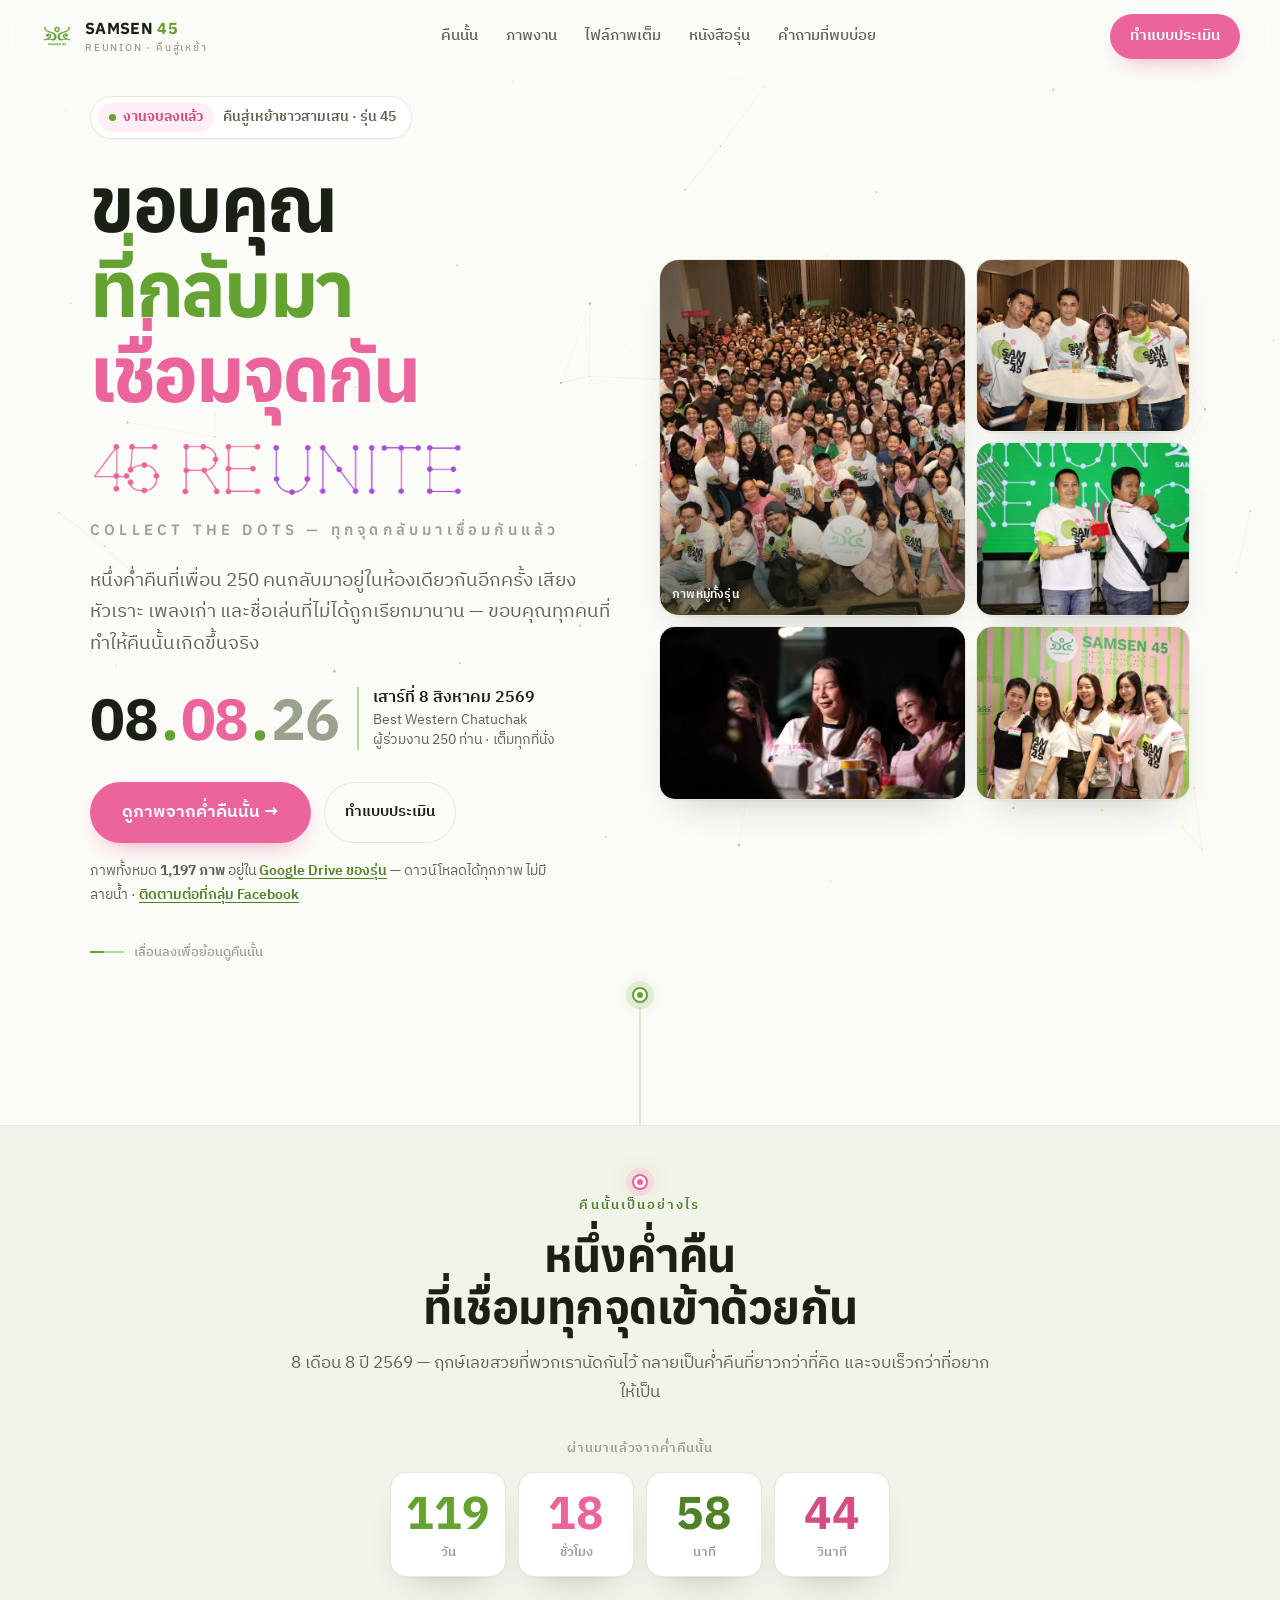
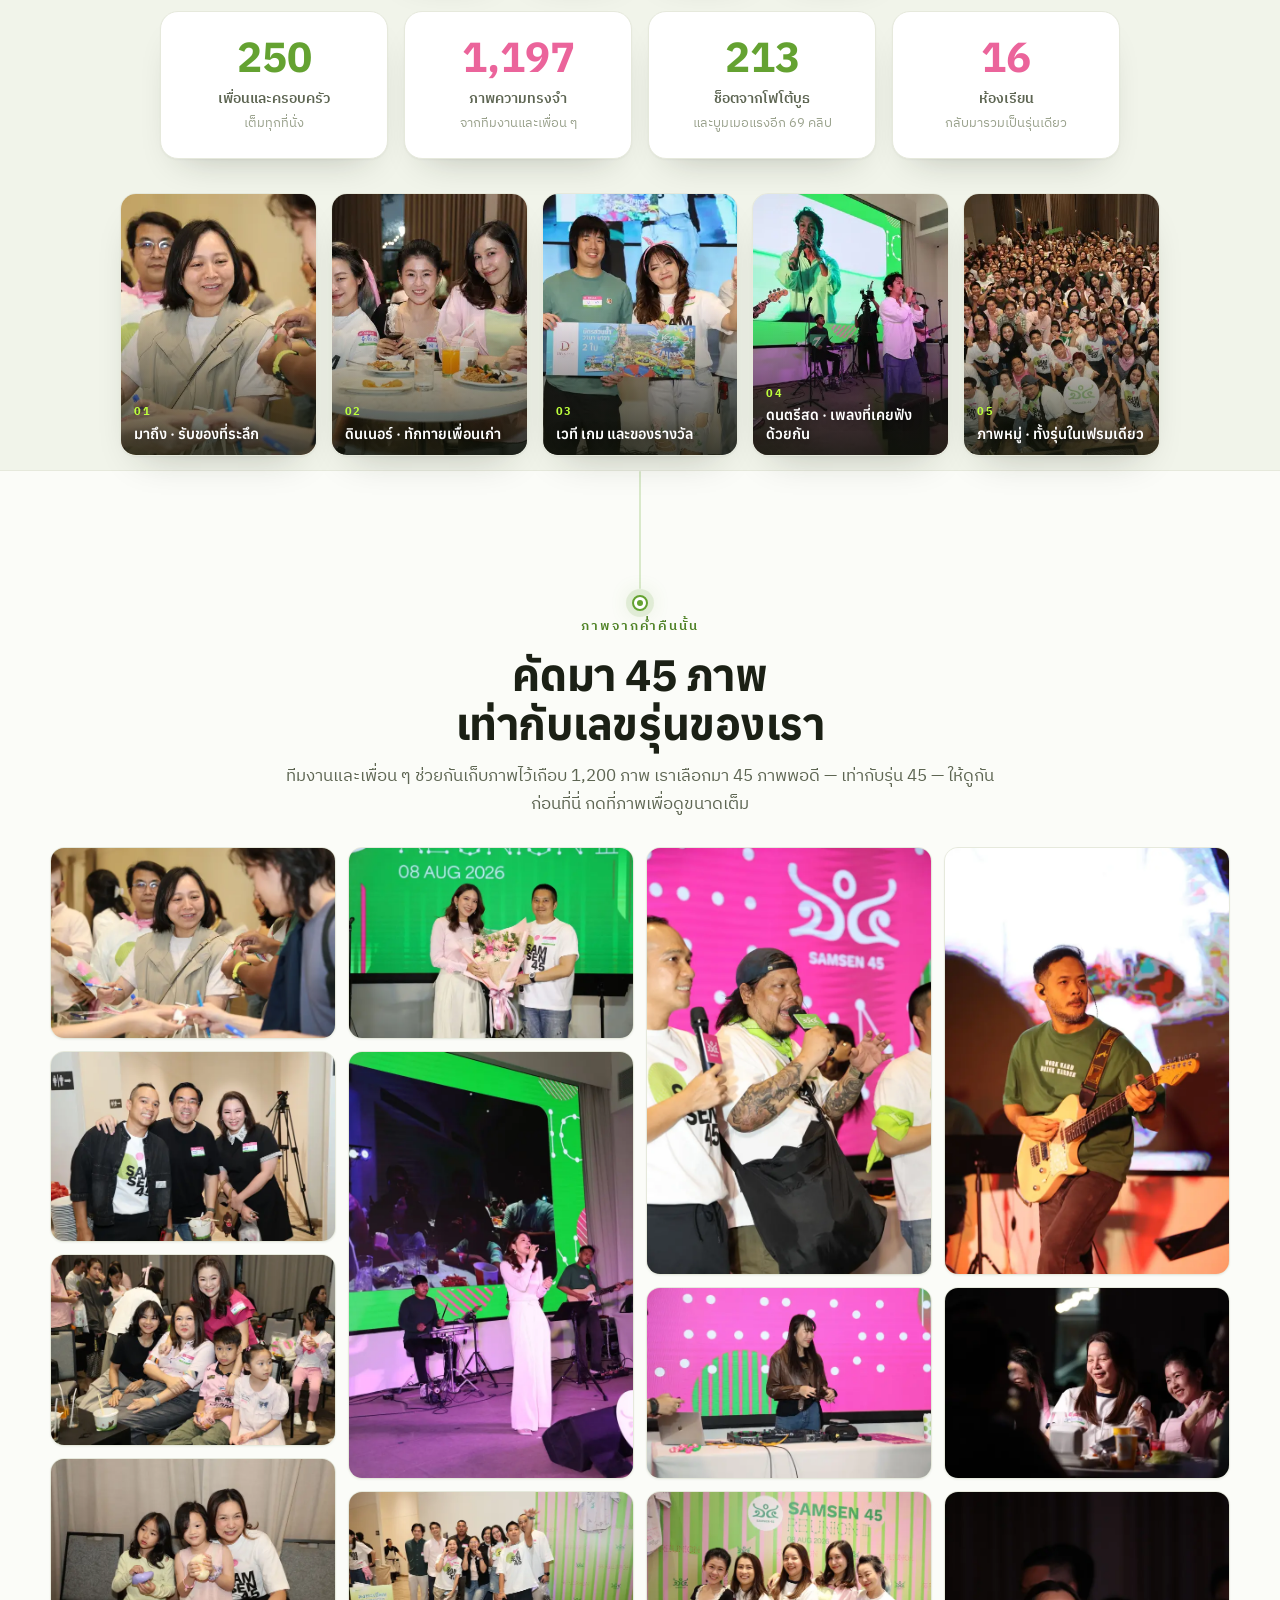
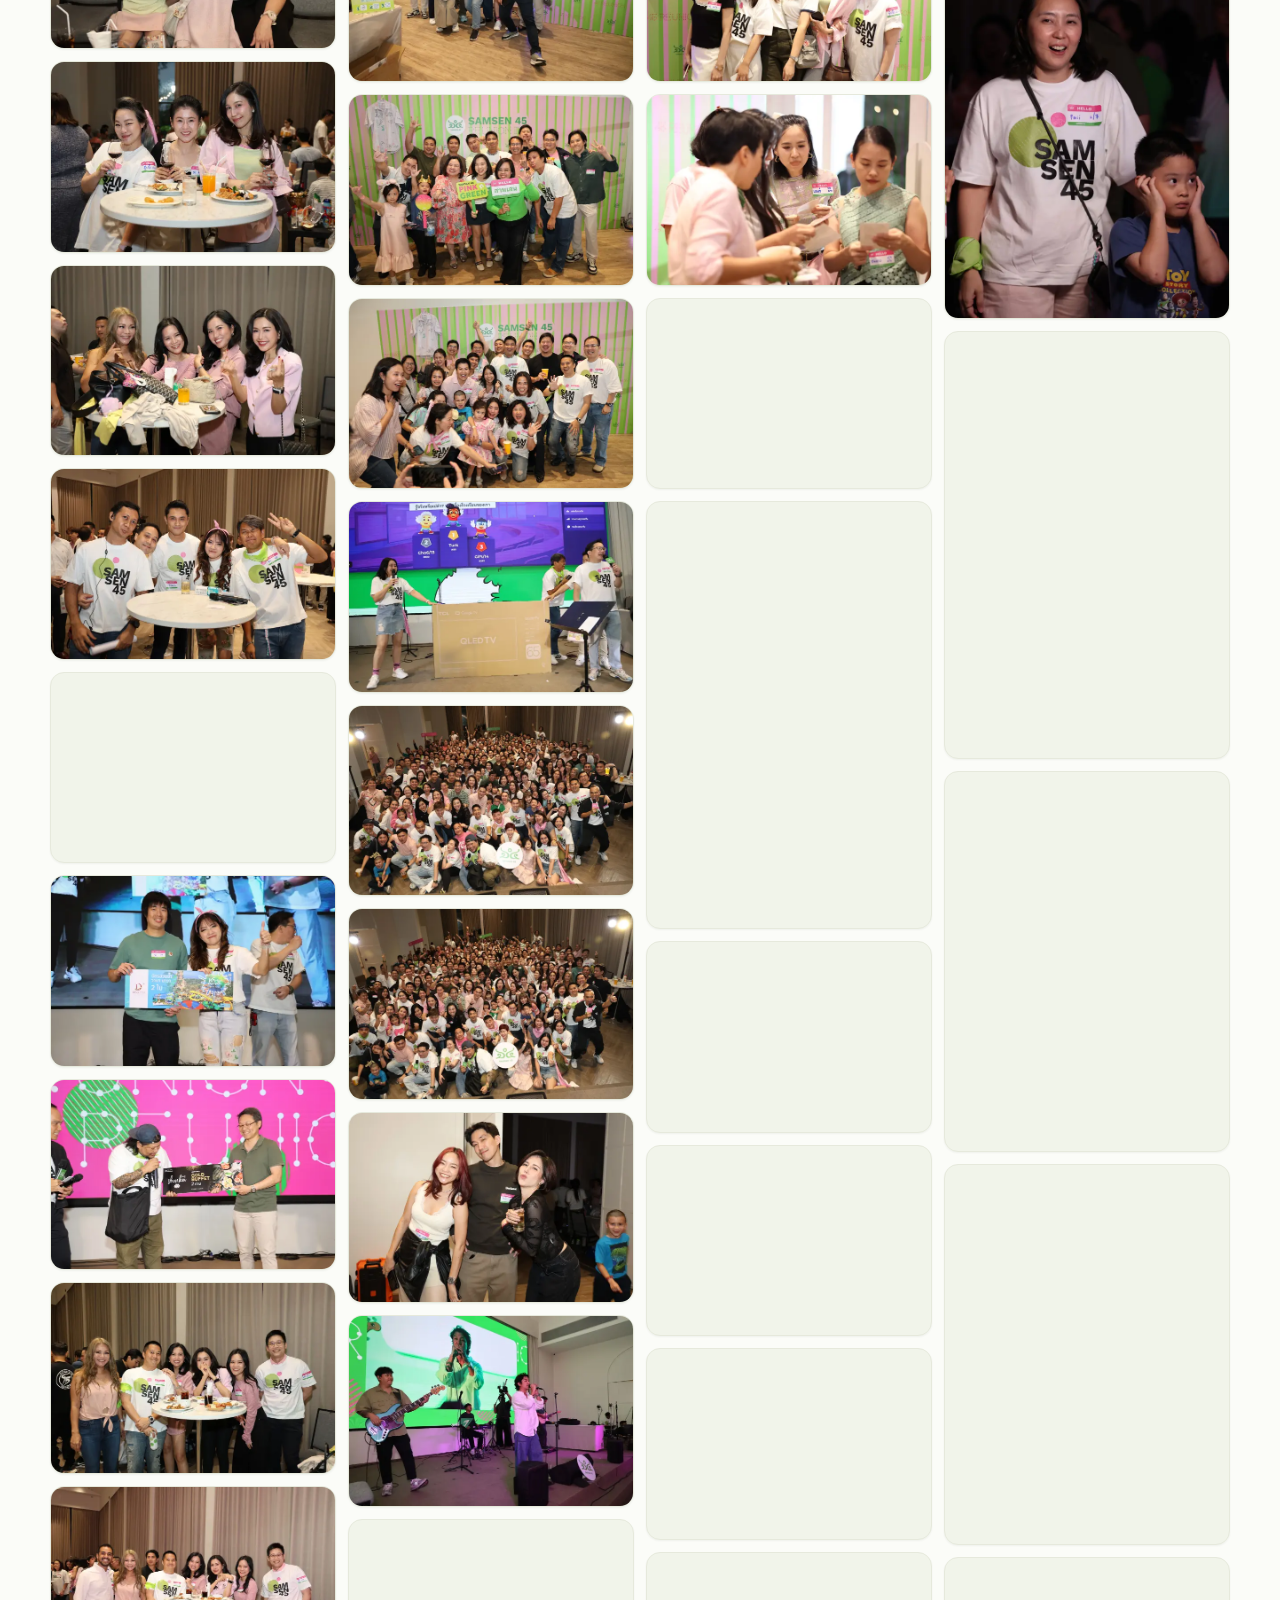
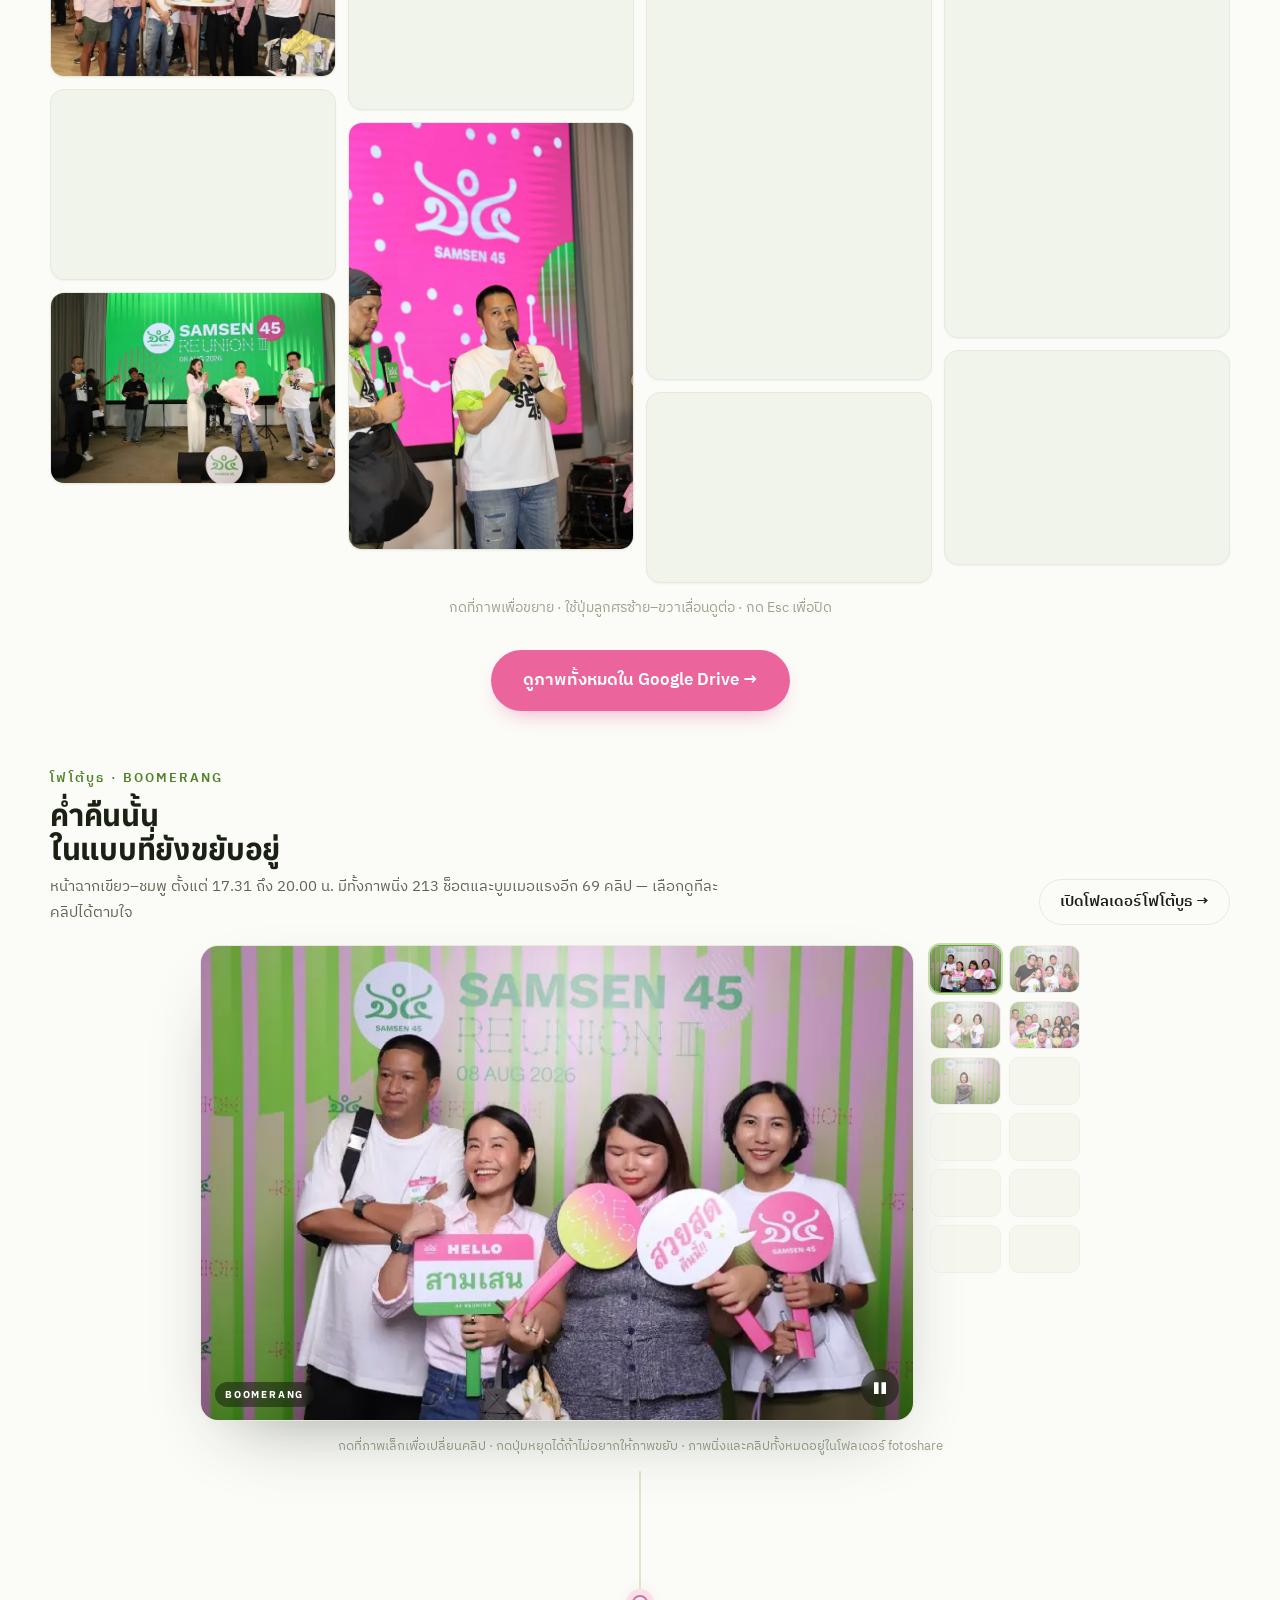
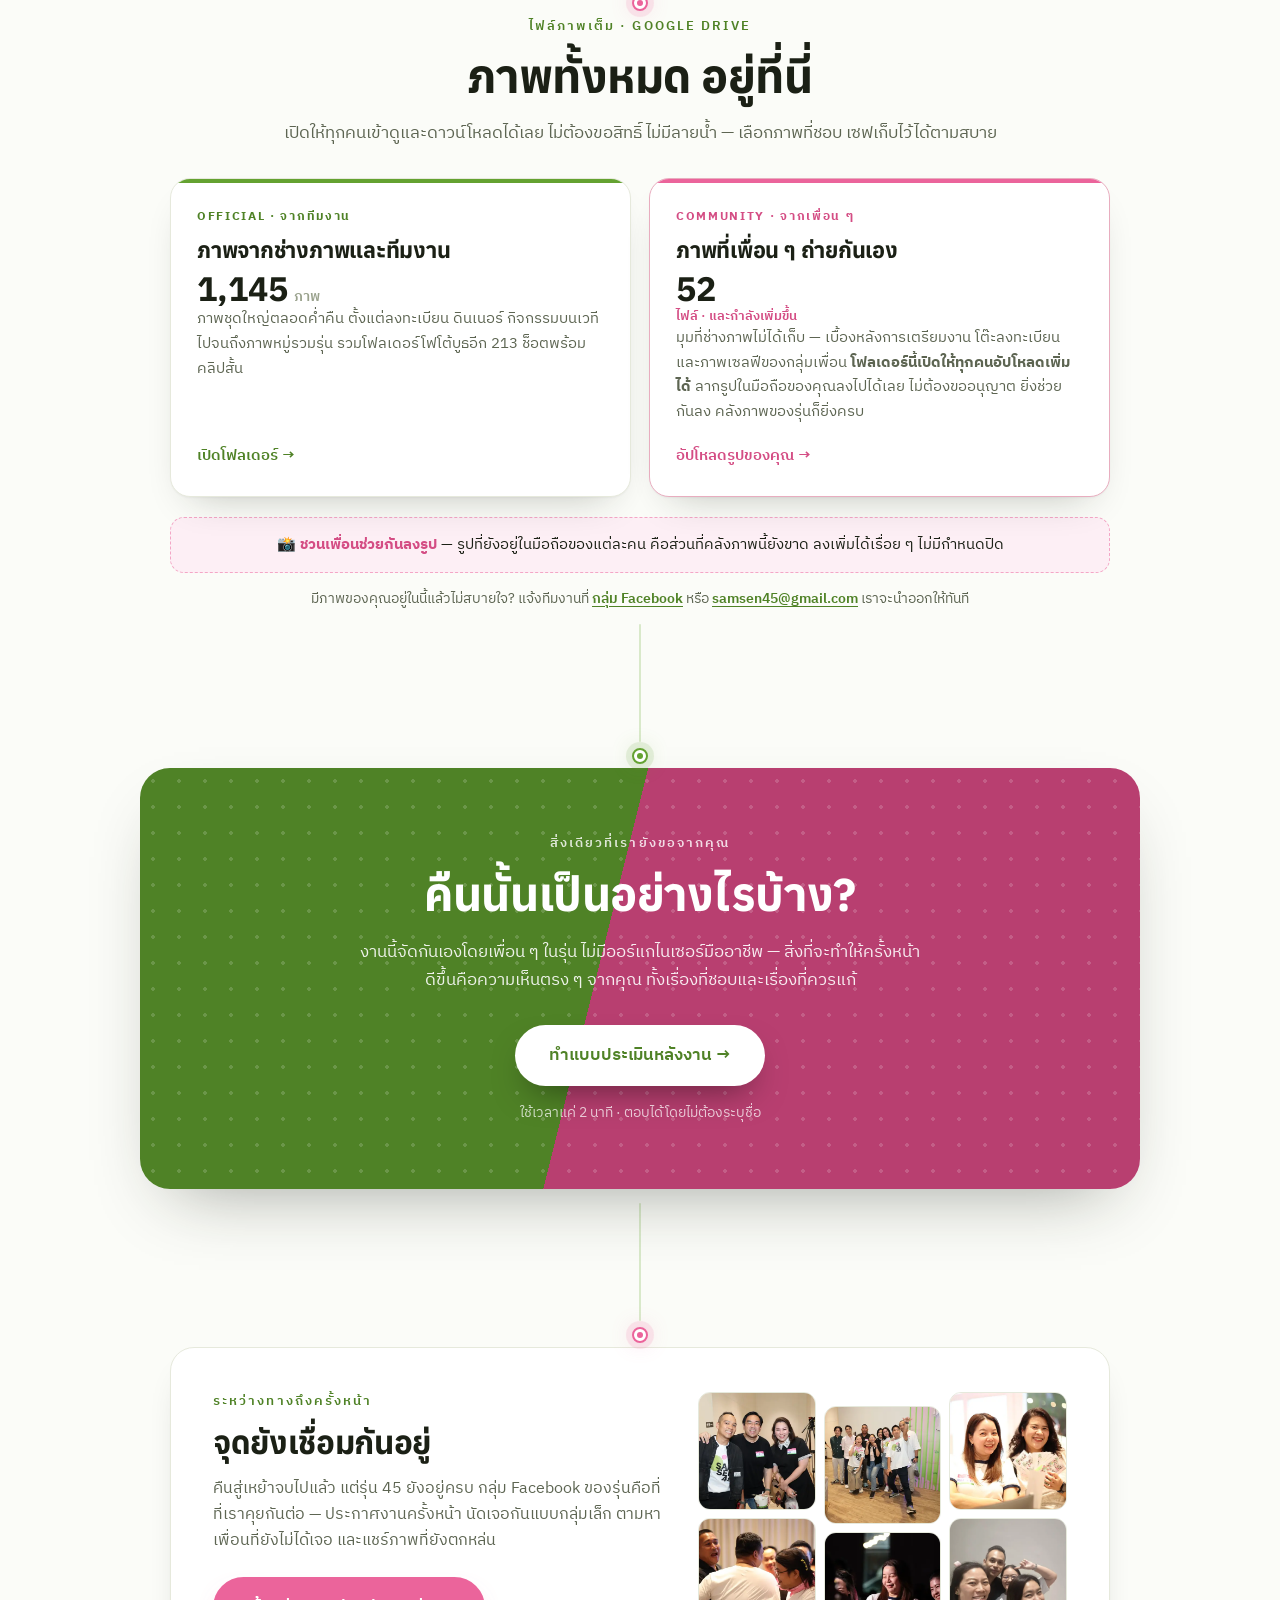
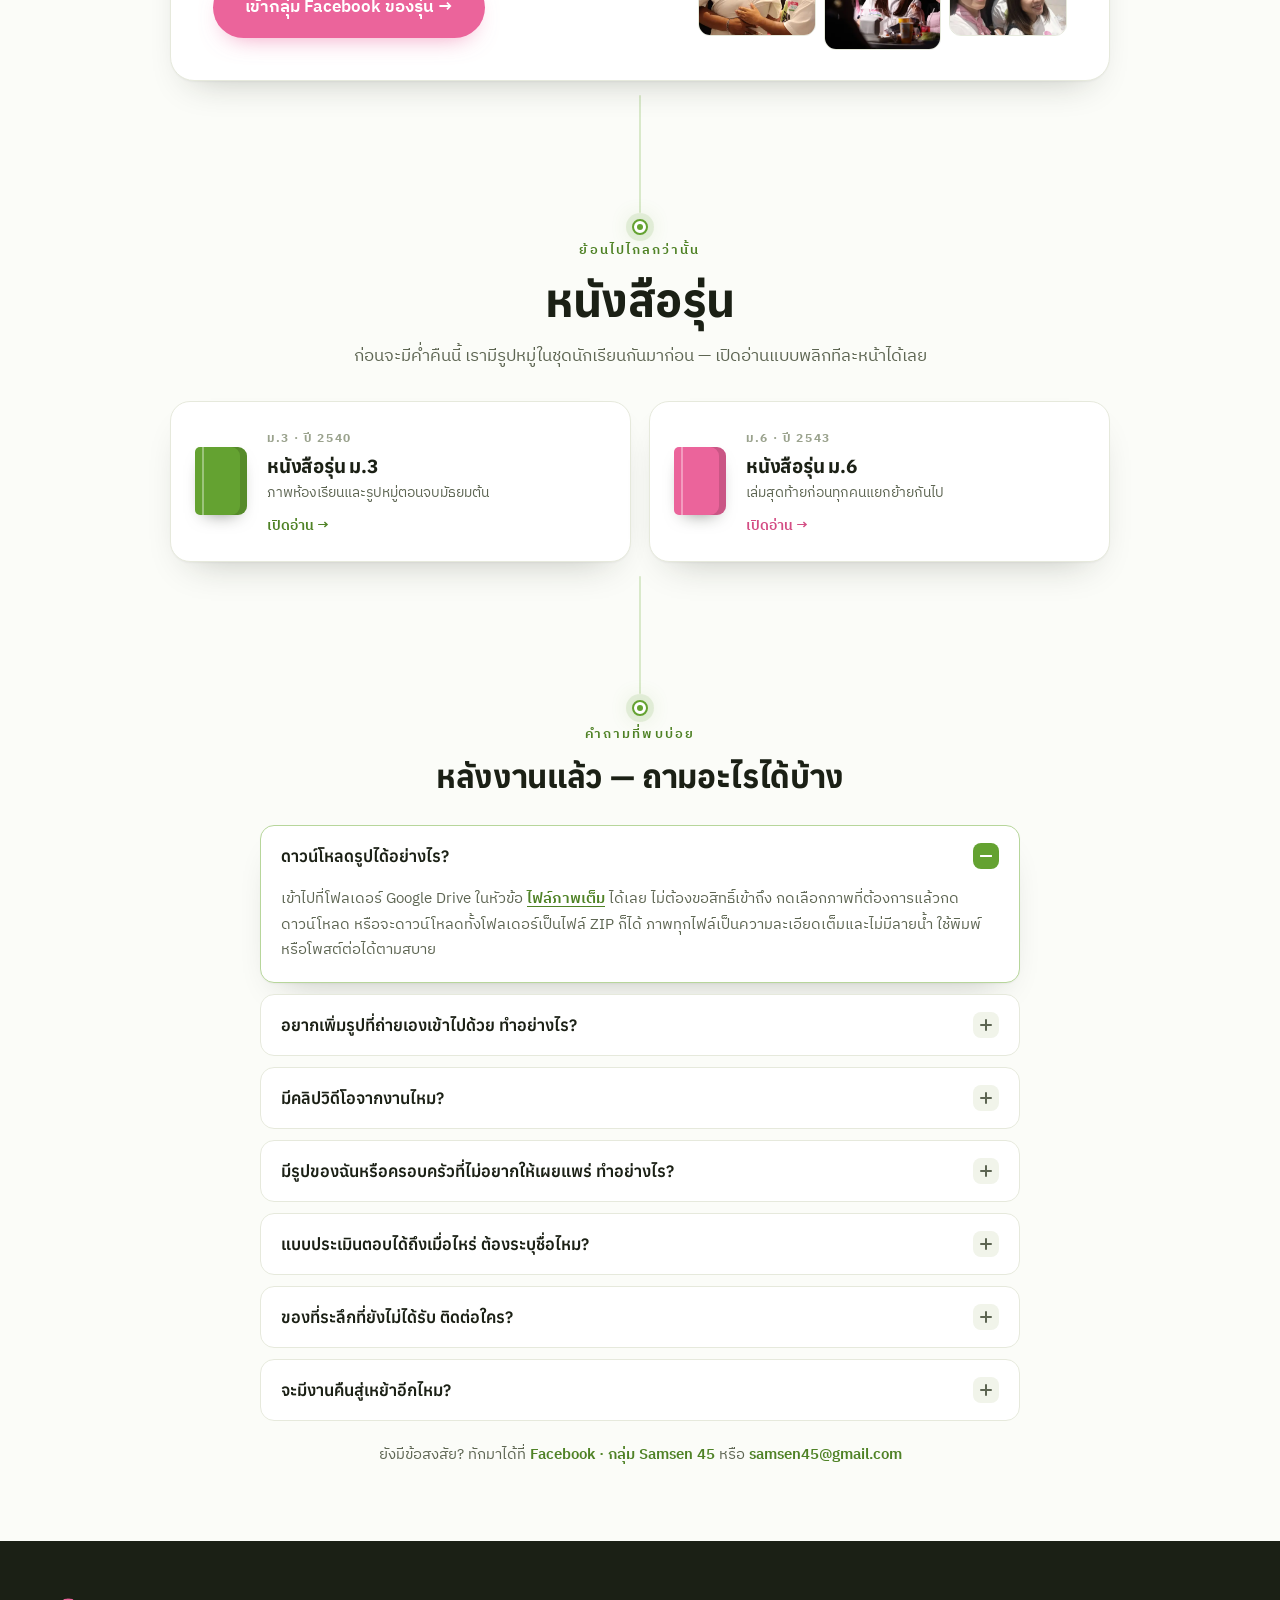
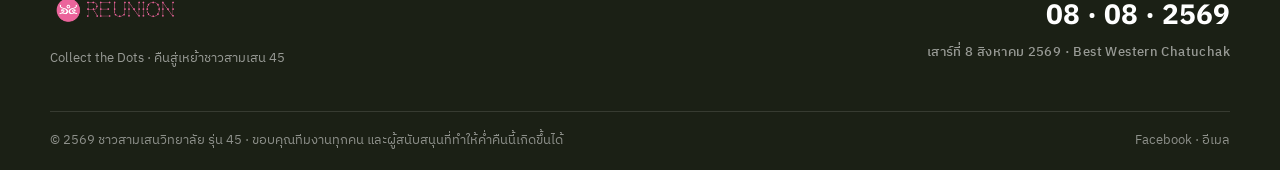
==== commit 1346b61e: "Use a prize handover on stage for the third hero tile Replaces the on-stage game shot with two รุ่น " ====
--- a/public/index.html
+++ b/public/index.html
@@ -29,9 +29,9 @@
 <link rel="preconnect" href="https://fonts.gstatic.com" crossorigin />
 <link href="https://fonts.googleapis.com/css2?family=Anuphan:wght@400;500;600;700&family=IBM+Plex+Sans+Thai:wght@400;500;600&family=Kanit:wght@500;600;700&display=swap" rel="stylesheet" />
 <link rel="preload" as="image" href="assets/gallery/thumb/n32.webp" />
-<link rel="stylesheet" href="styles.css?v=20260809d" />
-<link rel="stylesheet" href="styles2.css?v=20260809d" />
-<link rel="stylesheet" href="styles3.css?v=20260809d" />
+<link rel="stylesheet" href="styles.css?v=20260809e" />
+<link rel="stylesheet" href="styles2.css?v=20260809e" />
+<link rel="stylesheet" href="styles3.css?v=20260809e" />
 <!-- Firebase -->
 <script type="module">
   import { initializeApp } from "https://www.gstatic.com/firebasejs/12.14.0/firebase-app.js";
@@ -124,7 +124,7 @@
         <div class="hero-mosaic">
         <figure><img src="assets/gallery/thumb/n32.webp" alt="ภาพจากงานคืนสู่เหย้าสามเสน 45 — ภาพหมู่ทั้งรุ่น" fetchpriority="high" decoding="async" /><figcaption class="tape">ภาพหมู่ทั้งรุ่น</figcaption></figure>
         <figure><img src="assets/gallery/thumb/n08.webp" alt="ภาพจากงานคืนสู่เหย้าสามเสน 45 — เพื่อนรุ่น 45 รวมตัวกัน" loading="lazy" decoding="async" /></figure>
-        <figure><img src="assets/gallery/thumb/n30.webp" alt="ภาพจากงานคืนสู่เหย้าสามเสน 45 — กิจกรรมบนเวที" loading="lazy" decoding="async" /></figure>
+        <figure><img src="assets/gallery/thumb/h01.webp" alt="ภาพจากงานคืนสู่เหย้าสามเสน 45 — มอบของรางวัลบนเวที" loading="lazy" decoding="async" /></figure>
         <figure><img src="assets/gallery/thumb/n57.webp" alt="ภาพจากงานคืนสู่เหย้าสามเสน 45 — เสียงหัวเราะปลายค่ำคืน" loading="lazy" decoding="async" /></figure>
         <figure><img src="assets/gallery/thumb/n44.webp" alt="ภาพจากงานคืนสู่เหย้าสามเสน 45 — หน้าฉากถ่ายรูป" loading="lazy" decoding="async" /></figure>
         </div>
@@ -470,8 +470,8 @@
   </div>
 </aside>
 
-<script src="app.js?v=20260809d"></script>
-<script src="tweaks.js?v=20260809d"></script>
+<script src="app.js?v=20260809e"></script>
+<script src="tweaks.js?v=20260809e"></script>
 
 <template id="__bundler_thumbnail" data-bg-color="#64A231">
   <svg viewBox="0 0 1200 800" xmlns="http://www.w3.org/2000/svg">
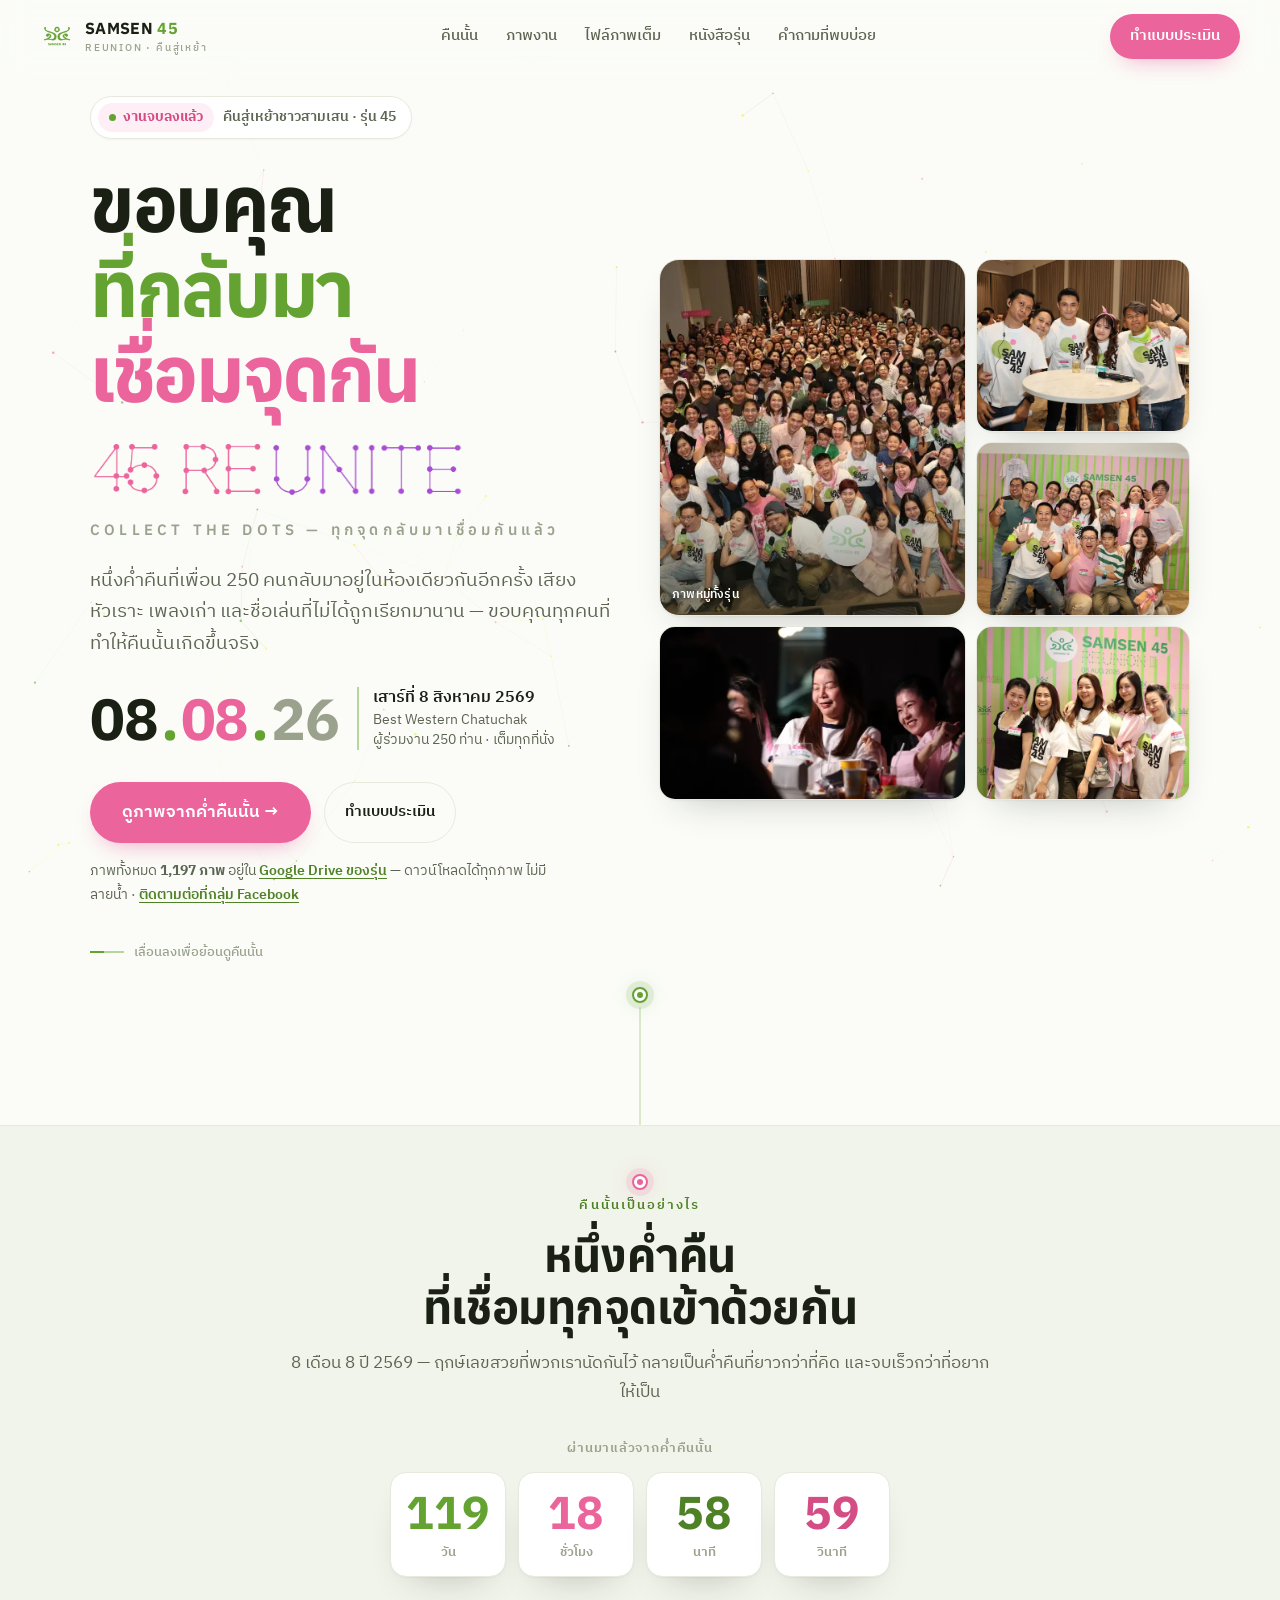
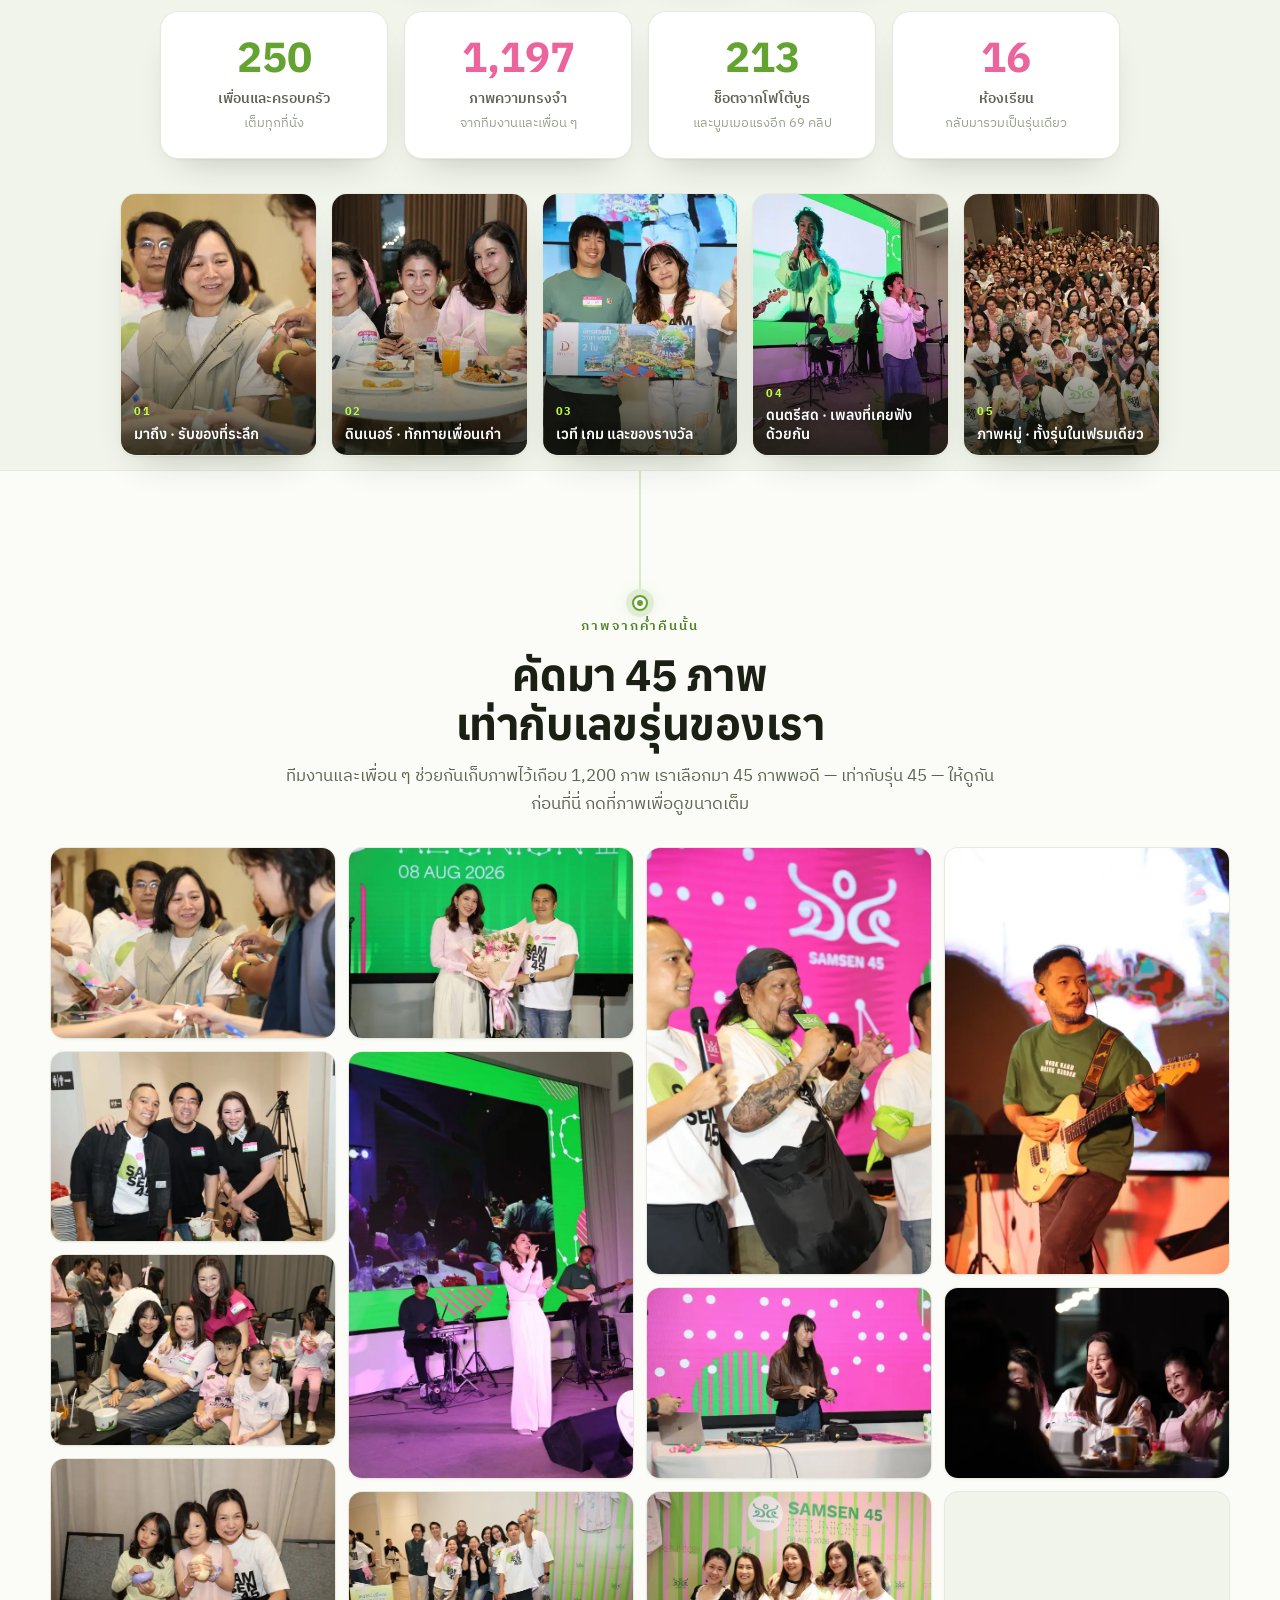
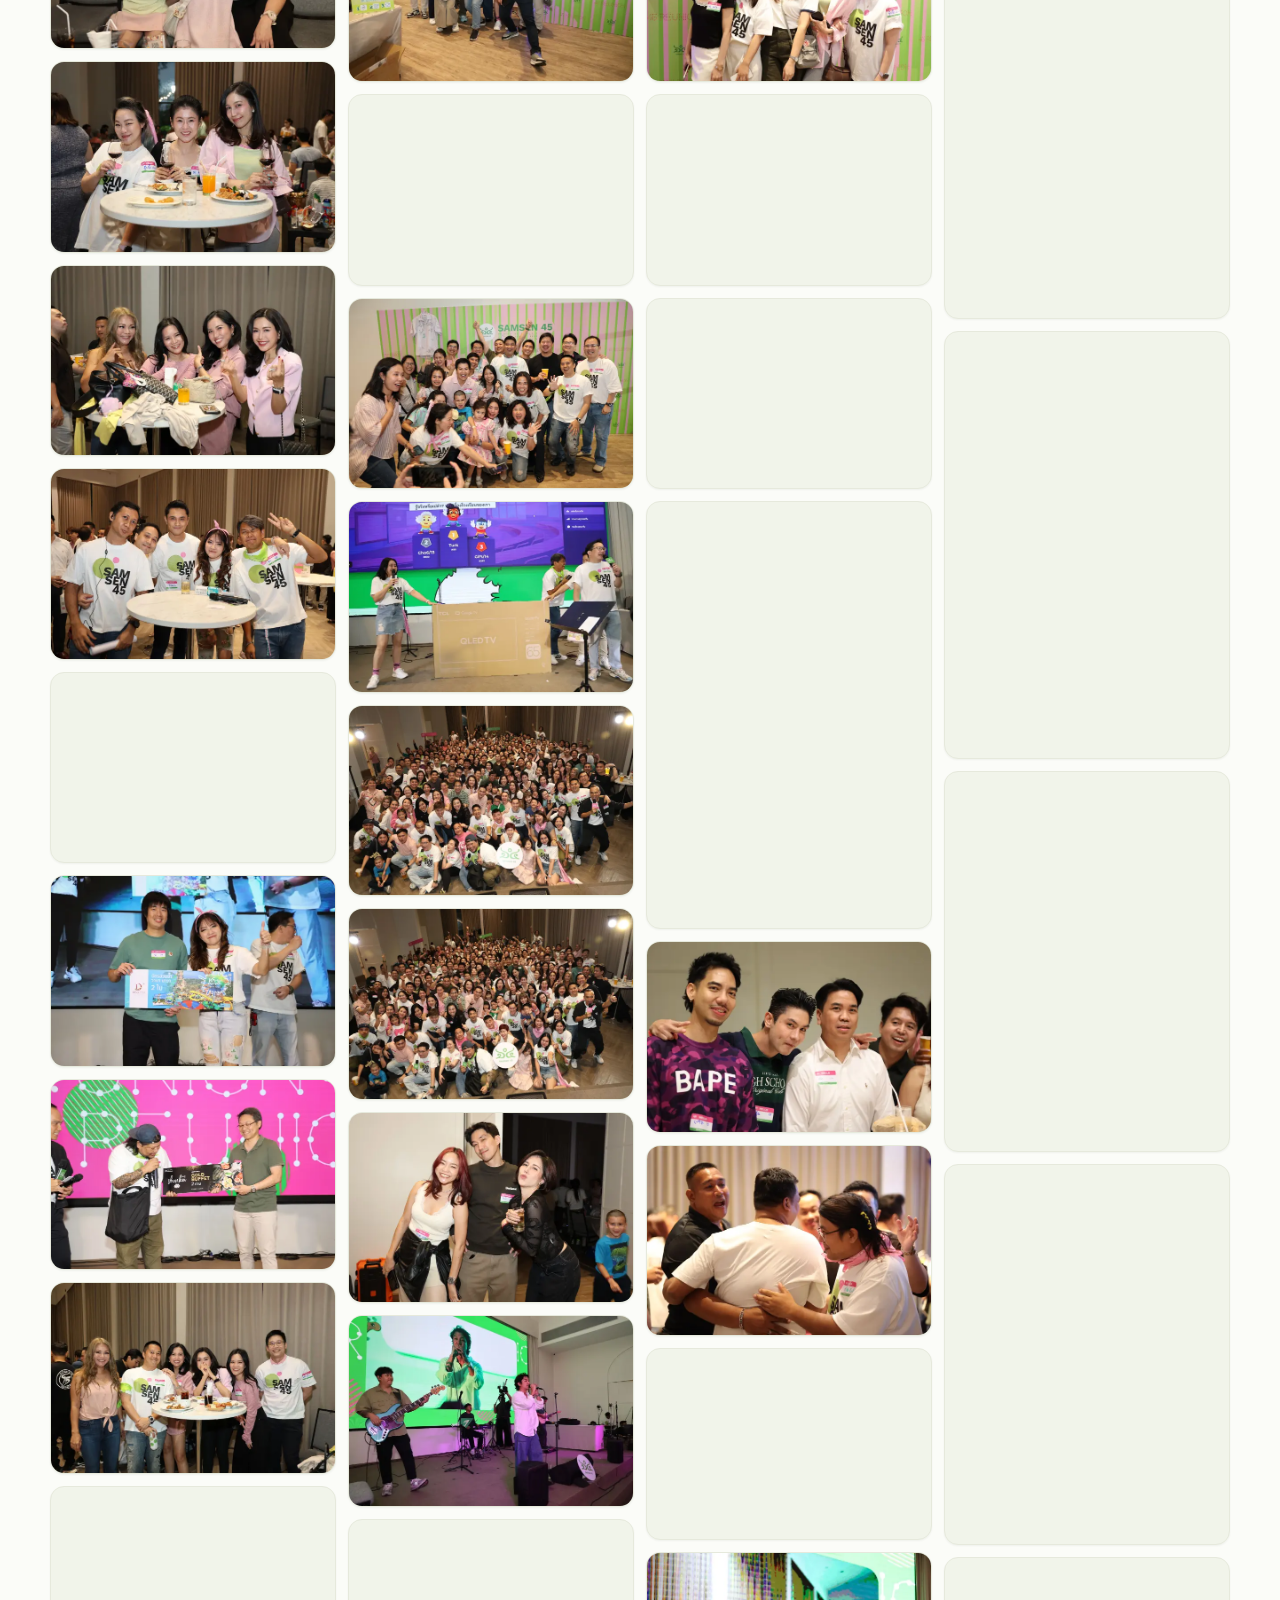
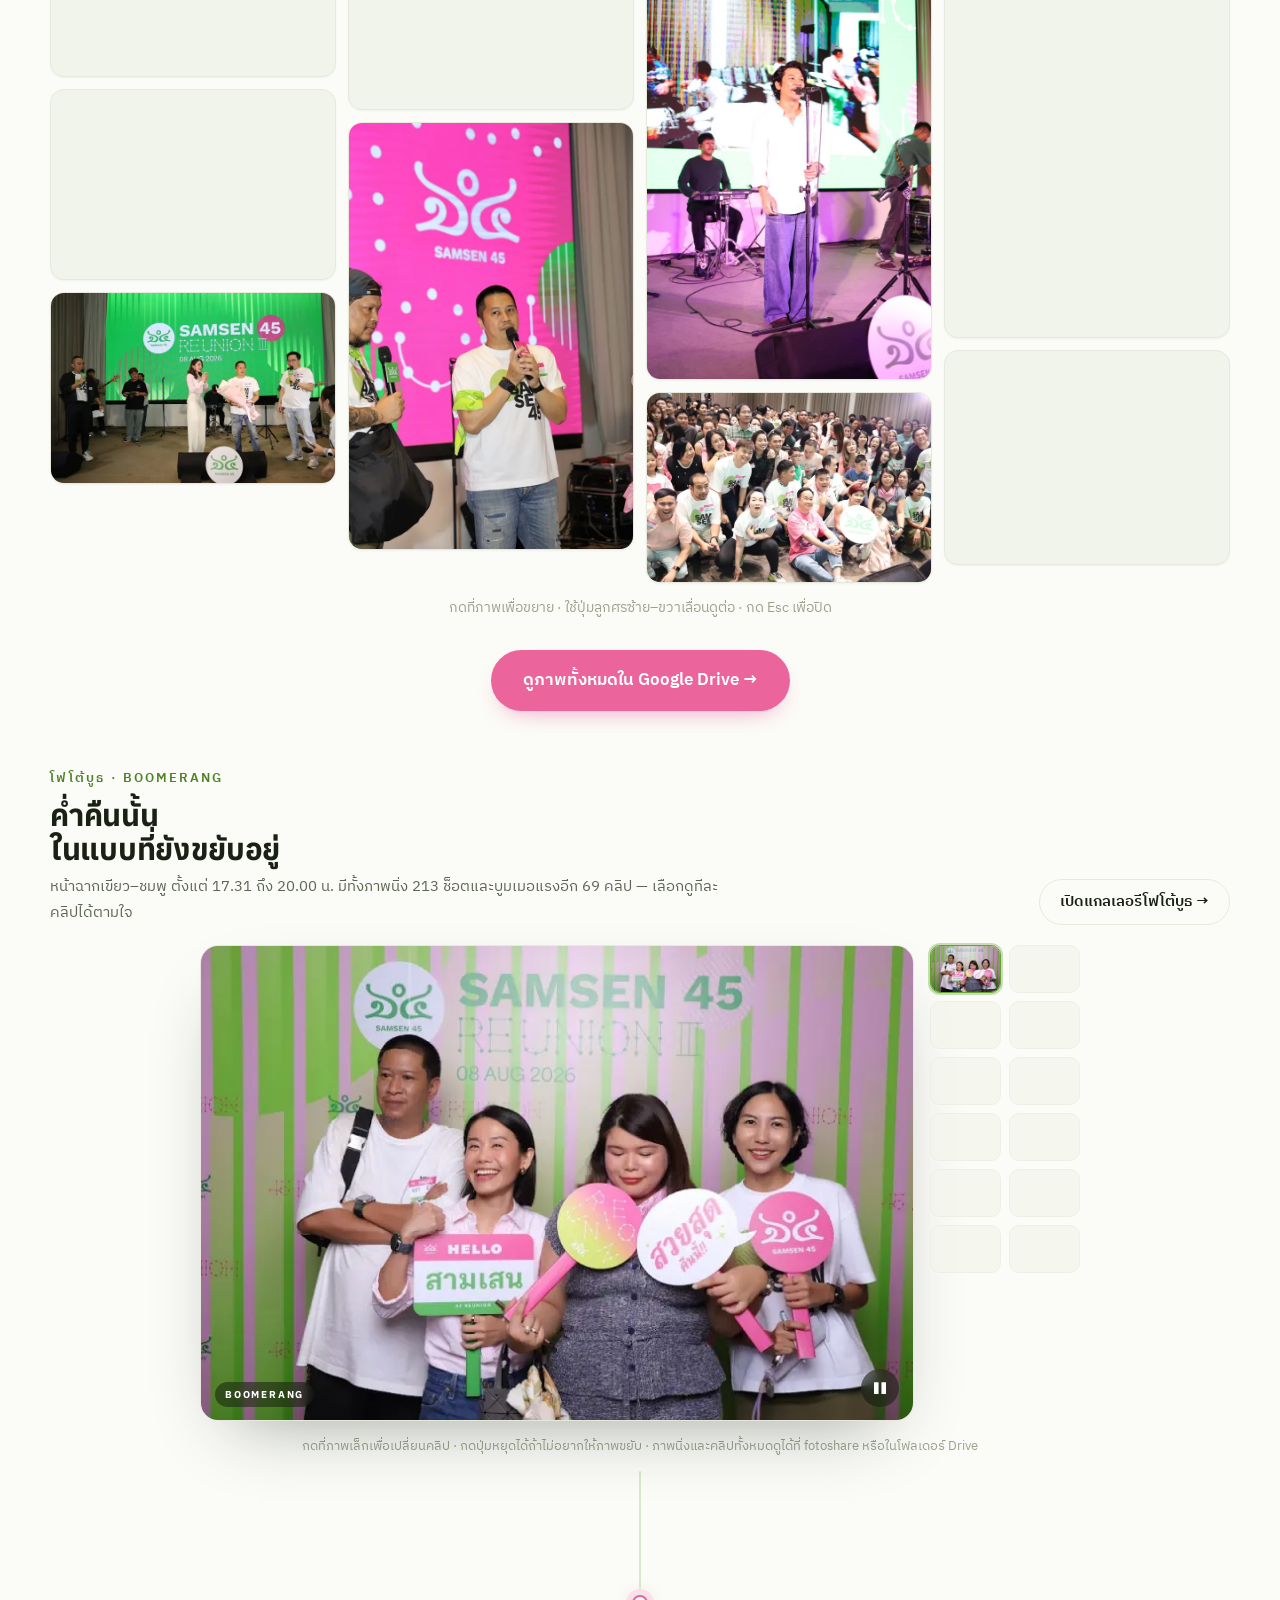
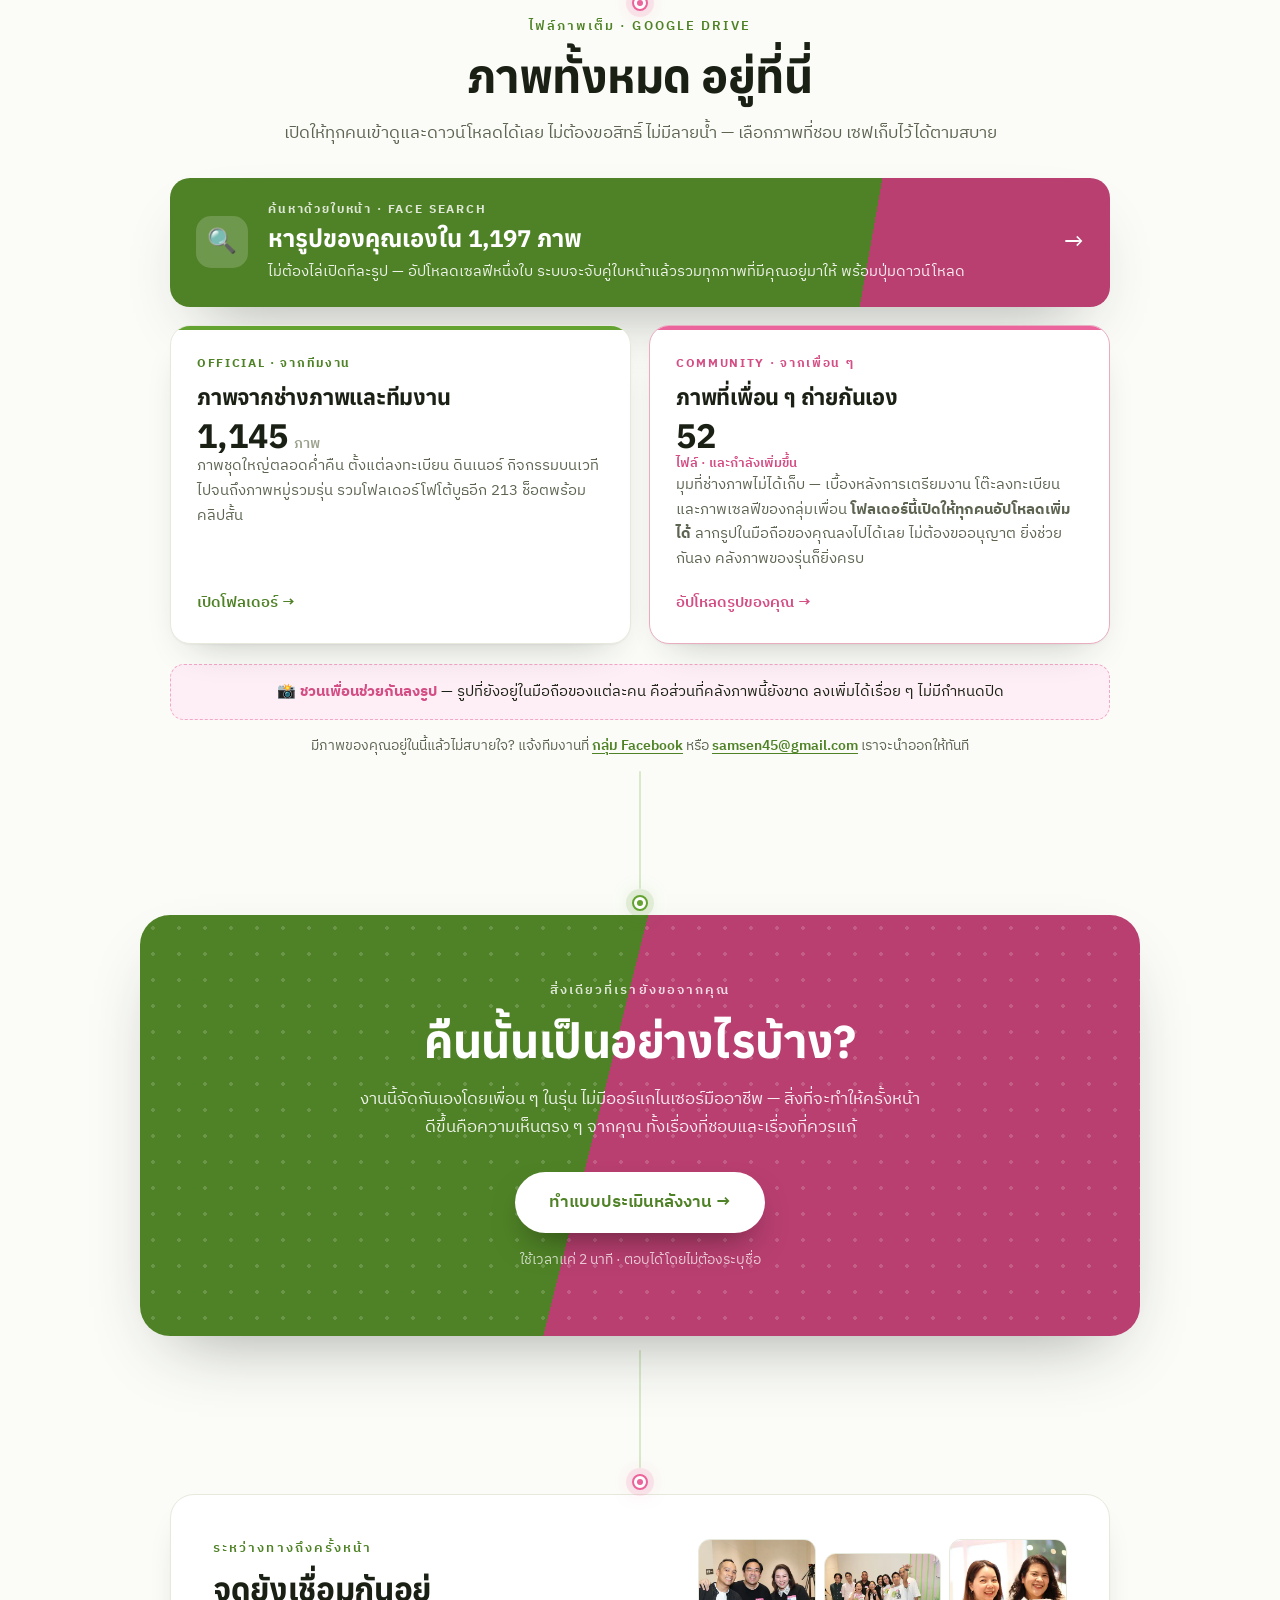
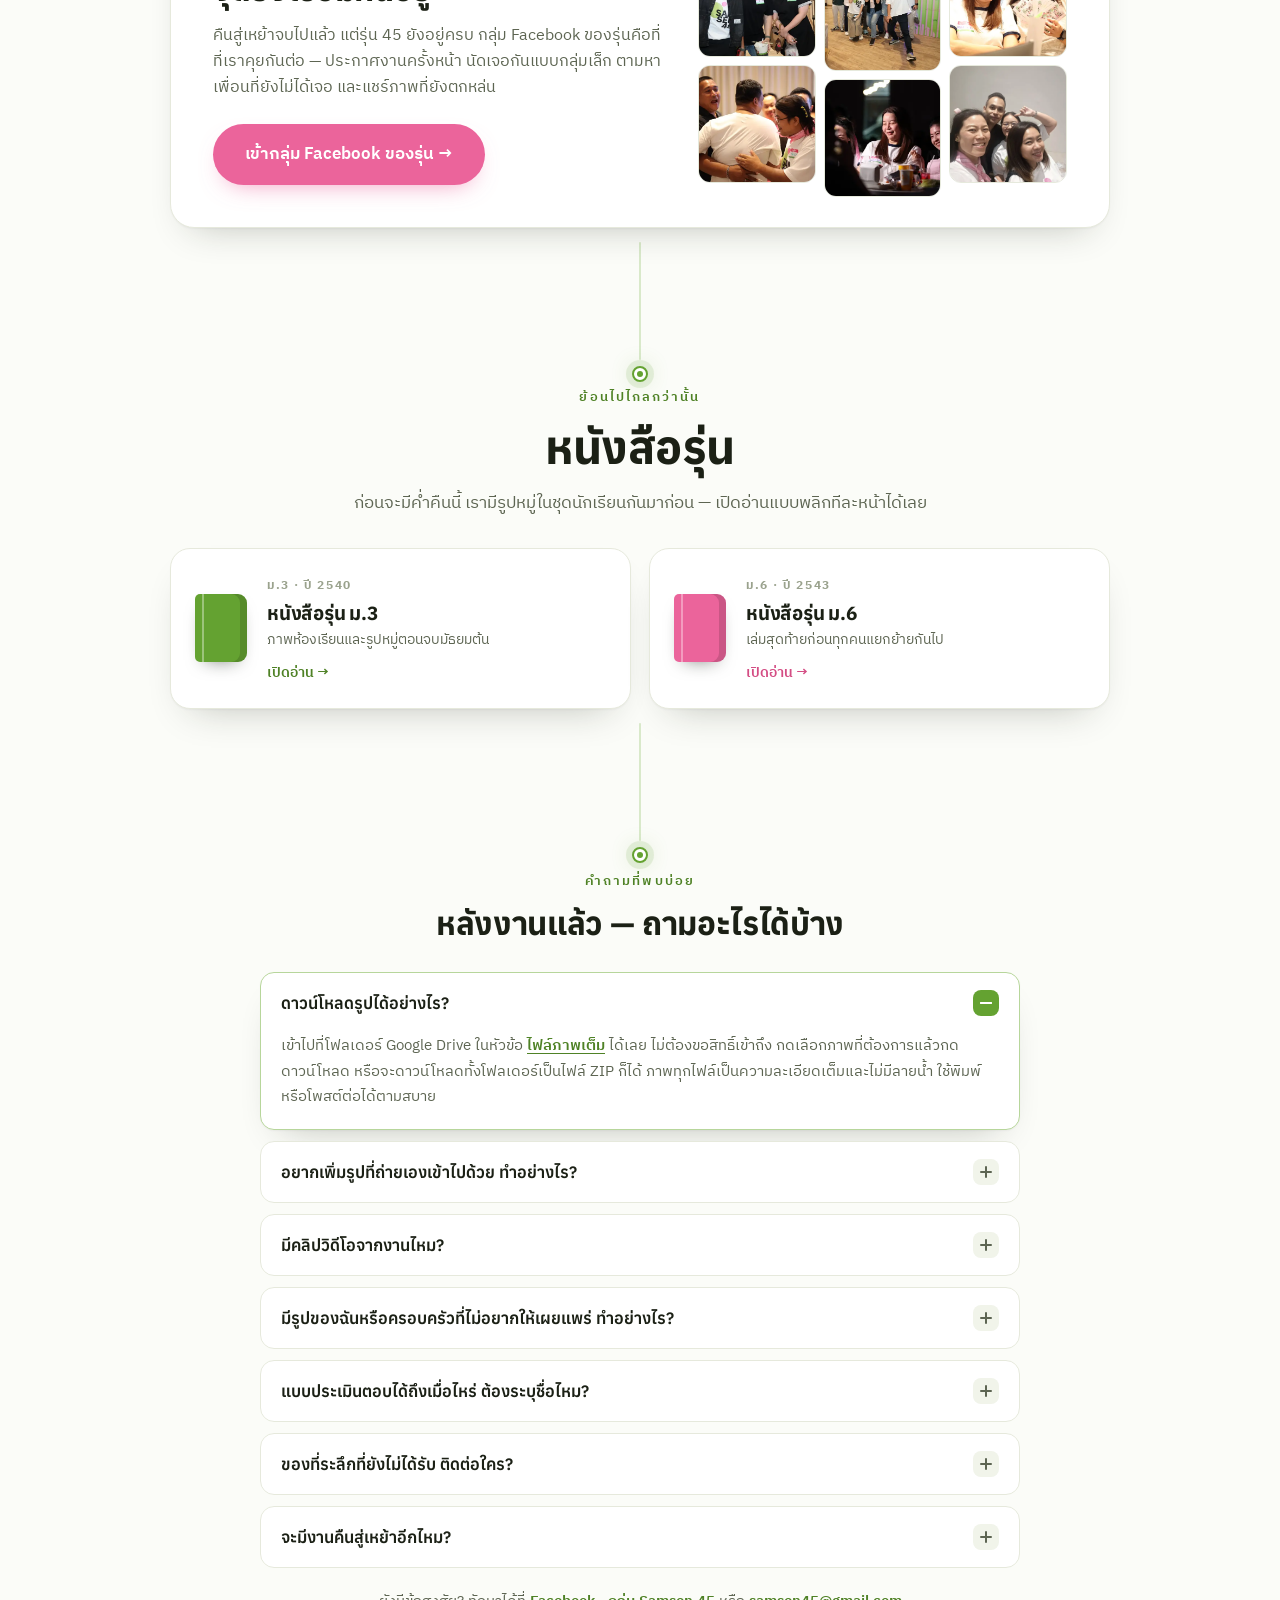
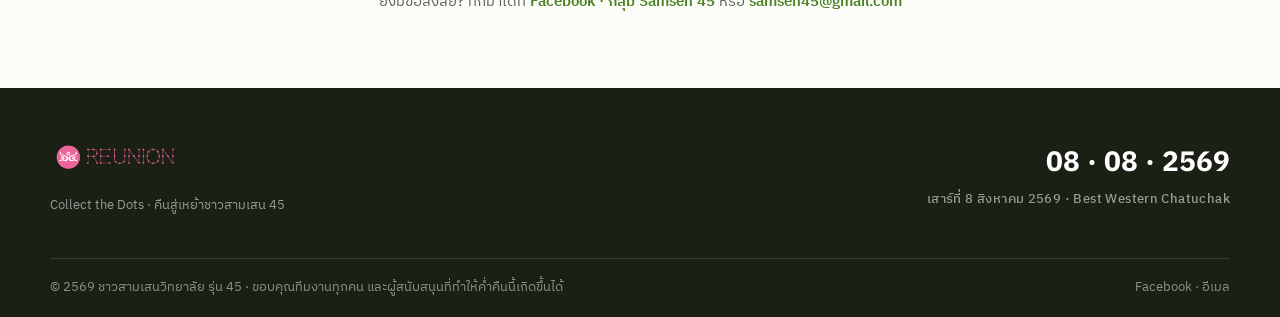
==== commit c4eb3e64: "Add face search, link the booth gallery, use a backdrop group photo - Hero tile three is now a group" ====
--- a/public/index.html
+++ b/public/index.html
@@ -29,9 +29,9 @@
 <link rel="preconnect" href="https://fonts.gstatic.com" crossorigin />
 <link href="https://fonts.googleapis.com/css2?family=Anuphan:wght@400;500;600;700&family=IBM+Plex+Sans+Thai:wght@400;500;600&family=Kanit:wght@500;600;700&display=swap" rel="stylesheet" />
 <link rel="preload" as="image" href="assets/gallery/thumb/n32.webp" />
-<link rel="stylesheet" href="styles.css?v=20260809e" />
-<link rel="stylesheet" href="styles2.css?v=20260809e" />
-<link rel="stylesheet" href="styles3.css?v=20260809e" />
+<link rel="stylesheet" href="styles.css?v=20260809g" />
+<link rel="stylesheet" href="styles2.css?v=20260809g" />
+<link rel="stylesheet" href="styles3.css?v=20260809g" />
 <!-- Firebase -->
 <script type="module">
   import { initializeApp } from "https://www.gstatic.com/firebasejs/12.14.0/firebase-app.js";
@@ -124,7 +124,7 @@
         <div class="hero-mosaic">
         <figure><img src="assets/gallery/thumb/n32.webp" alt="ภาพจากงานคืนสู่เหย้าสามเสน 45 — ภาพหมู่ทั้งรุ่น" fetchpriority="high" decoding="async" /><figcaption class="tape">ภาพหมู่ทั้งรุ่น</figcaption></figure>
         <figure><img src="assets/gallery/thumb/n08.webp" alt="ภาพจากงานคืนสู่เหย้าสามเสน 45 — เพื่อนรุ่น 45 รวมตัวกัน" loading="lazy" decoding="async" /></figure>
-        <figure><img src="assets/gallery/thumb/h01.webp" alt="ภาพจากงานคืนสู่เหย้าสามเสน 45 — มอบของรางวัลบนเวที" loading="lazy" decoding="async" /></figure>
+        <figure><img src="assets/gallery/thumb/h02.webp" alt="ภาพจากงานคืนสู่เหย้าสามเสน 45 — ภาพหมู่หน้าฉากถ่ายรูป" loading="lazy" decoding="async" /></figure>
         <figure><img src="assets/gallery/thumb/n57.webp" alt="ภาพจากงานคืนสู่เหย้าสามเสน 45 — เสียงหัวเราะปลายค่ำคืน" loading="lazy" decoding="async" /></figure>
         <figure><img src="assets/gallery/thumb/n44.webp" alt="ภาพจากงานคืนสู่เหย้าสามเสน 45 — หน้าฉากถ่ายรูป" loading="lazy" decoding="async" /></figure>
         </div>
@@ -240,7 +240,7 @@
             <h3>ค่ำคืนนั้น<br />ในแบบที่ยังขยับอยู่</h3>
             <p>หน้าฉากเขียว–ชมพู ตั้งแต่ 17.31 ถึง 20.00 น. มีทั้งภาพนิ่ง 213 ช็อตและบูมเมอแรงอีก 69 คลิป — เลือกดูทีละคลิปได้ตามใจ</p>
           </div>
-          <a href="https://drive.google.com/drive/folders/1amASpMRbDCuN3ePHeEjuCl9ydsscuYX2" target="_blank" rel="noopener" class="btn btn-ghost photos-trigger">เปิดโฟลเดอร์โฟโต้บูธ →</a>
+          <a href="https://fotoshare.co/e/1VlDcGN6vV0Mwd7Etl-_0" target="_blank" rel="noopener" class="btn btn-ghost photos-trigger">เปิดแกลเลอรีโฟโต้บูธ →</a>
         </div>
         <div class="boomer" id="boomer">
           <figure class="boomer-stage">
@@ -265,7 +265,7 @@
             <button class="bt" data-i="11" data-src="assets/booth/m11.mp4" data-poster="assets/booth/m11.webp" aria-label="เลือกคลิปที่ 12"><img src="assets/booth/m11.webp" alt="" loading="lazy" decoding="async" /></button>
           </div>
         </div>
-        <p class="booth-hint">กดที่ภาพเล็กเพื่อเปลี่ยนคลิป · กดปุ่มหยุดได้ถ้าไม่อยากให้ภาพขยับ · ภาพนิ่งและคลิปทั้งหมดอยู่ในโฟลเดอร์ fotoshare</p>
+        <p class="booth-hint">กดที่ภาพเล็กเพื่อเปลี่ยนคลิป · กดปุ่มหยุดได้ถ้าไม่อยากให้ภาพขยับ · ภาพนิ่งและคลิปทั้งหมดดูได้ที่ <a href="https://fotoshare.co/e/1VlDcGN6vV0Mwd7Etl-_0" target="_blank" rel="noopener" class="photos-trigger">fotoshare</a> หรือในโฟลเดอร์ Drive</p>
       </div>
     </div>
   </section>
@@ -281,6 +281,15 @@
         <h2>ภาพทั้งหมด อยู่ที่นี่</h2>
         <p>เปิดให้ทุกคนเข้าดูและดาวน์โหลดได้เลย ไม่ต้องขอสิทธิ์ ไม่มีลายน้ำ — เลือกภาพที่ชอบ เซฟเก็บไว้ได้ตามสบาย</p>
       </div>
+      <a class="facefind reveal photos-trigger" href="https://www.pixid.app/g/APZX9?toolbar=true&amp;downloadButton=true&amp;openExternalBrowser=1" target="_blank" rel="noopener">
+        <span class="ff-ic" aria-hidden="true">🔍</span>
+        <span class="ff-copy">
+          <span class="ff-tag">ค้นหาด้วยใบหน้า · Face Search</span>
+          <b>หารูปของคุณเองใน 1,197 ภาพ</b>
+          <span class="ff-sub">ไม่ต้องไล่เปิดทีละรูป — อัปโหลดเซลฟีหนึ่งใบ ระบบจะจับคู่ใบหน้าแล้วรวมทุกภาพที่มีคุณอยู่มาให้ พร้อมปุ่มดาวน์โหลด</span>
+        </span>
+        <span class="ff-go" aria-hidden="true">→</span>
+      </a>
       <div class="drives reveal">
         <div class="drive">
           <span class="tier">Official · จากทีมงาน</span>
@@ -470,8 +479,8 @@
   </div>
 </aside>
 
-<script src="app.js?v=20260809e"></script>
-<script src="tweaks.js?v=20260809e"></script>
+<script src="app.js?v=20260809g"></script>
+<script src="tweaks.js?v=20260809g"></script>
 
 <template id="__bundler_thumbnail" data-bg-color="#64A231">
   <svg viewBox="0 0 1200 800" xmlns="http://www.w3.org/2000/svg">
--- a/public/styles3.css
+++ b/public/styles3.css
@@ -143,6 +143,27 @@
 .booth-hint{font-size:13px;color:var(--ink-faint);text-align:center;margin-top:14px}
 
 /* ============ DRIVE — the full archive ============ */
+/* face search answers the first question everyone has — "which of these have me in them" */
+.facefind{display:flex;align-items:center;gap:20px;max-width:940px;margin:0 auto 18px;
+  padding:22px 26px;border-radius:20px;text-decoration:none;
+  background:linear-gradient(100deg,var(--green-d) 0 74%,#b83f70 74% 100%);
+  color:#fff;box-shadow:var(--shadow-lg);transition:transform .22s,box-shadow .22s}
+.facefind:hover{transform:translateY(-3px);box-shadow:0 34px 70px -30px rgba(27,32,21,.6)}
+.ff-ic{flex:none;width:52px;height:52px;border-radius:15px;display:grid;place-items:center;font-size:24px;
+  background:rgba(255,255,255,.18);backdrop-filter:blur(6px)}
+.ff-copy{flex:1;min-width:0}
+.ff-tag{display:block;font-size:11.5px;font-weight:700;letter-spacing:.16em;text-transform:uppercase;
+  color:rgba(255,255,255,.82);margin-bottom:5px}
+.facefind b{display:block;font-family:var(--font-display);font-weight:700;font-size:clamp(19px,2.6vw,24px);
+  line-height:1.2}
+.ff-sub{display:block;margin-top:7px;font-size:14.5px;color:rgba(255,255,255,.9);text-wrap:pretty;max-width:56em}
+.ff-go{flex:none;font-size:24px;transition:transform .22s}
+.facefind:hover .ff-go{transform:translateX(5px)}
+@media (max-width:720px){
+  .facefind{flex-direction:column;align-items:flex-start;gap:14px;padding:22px}
+  .ff-go{align-self:flex-end;margin-top:-8px}
+}
+
 .drives{display:grid;grid-template-columns:1fr 1fr;gap:18px;max-width:940px;margin:0 auto}
 .drive{position:relative;display:flex;flex-direction:column;background:var(--paper);border:1px solid var(--line);
   border-radius:20px;padding:28px 26px;box-shadow:var(--shadow);transition:.25s;overflow:hidden}
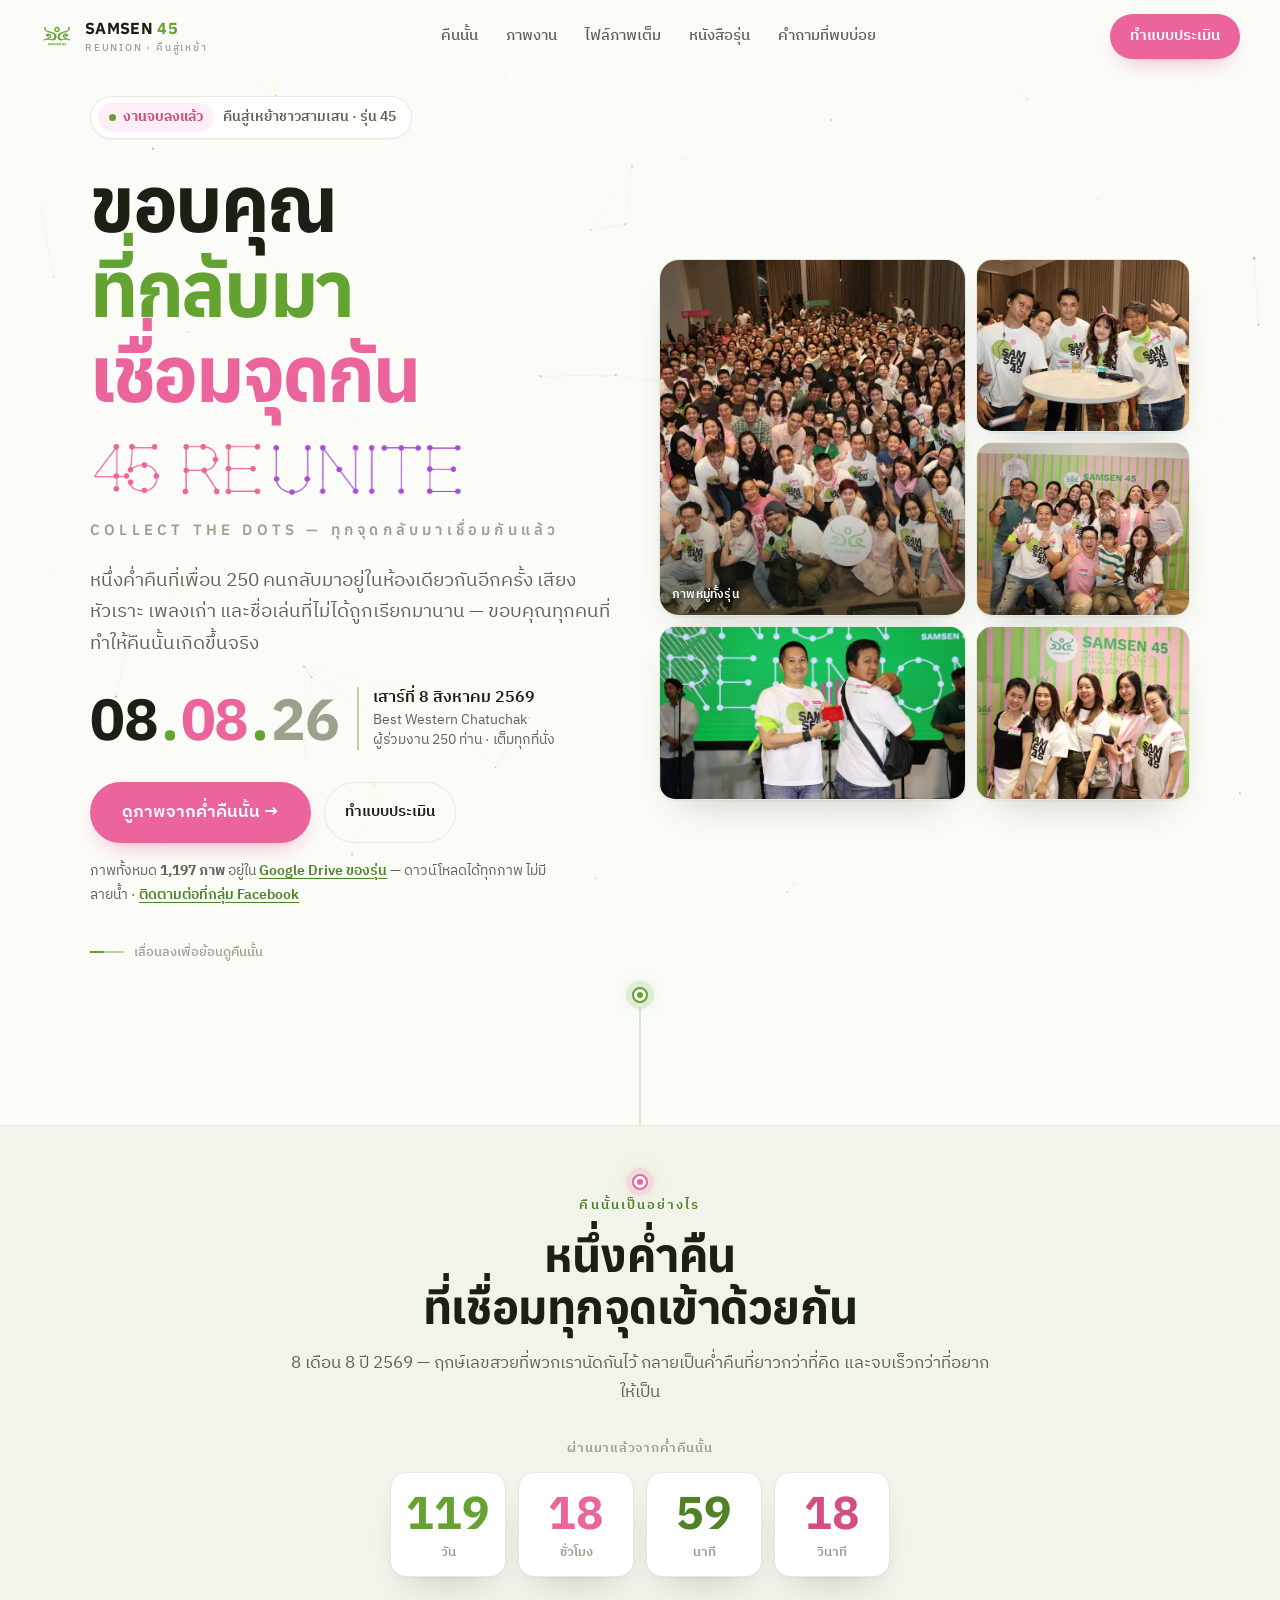
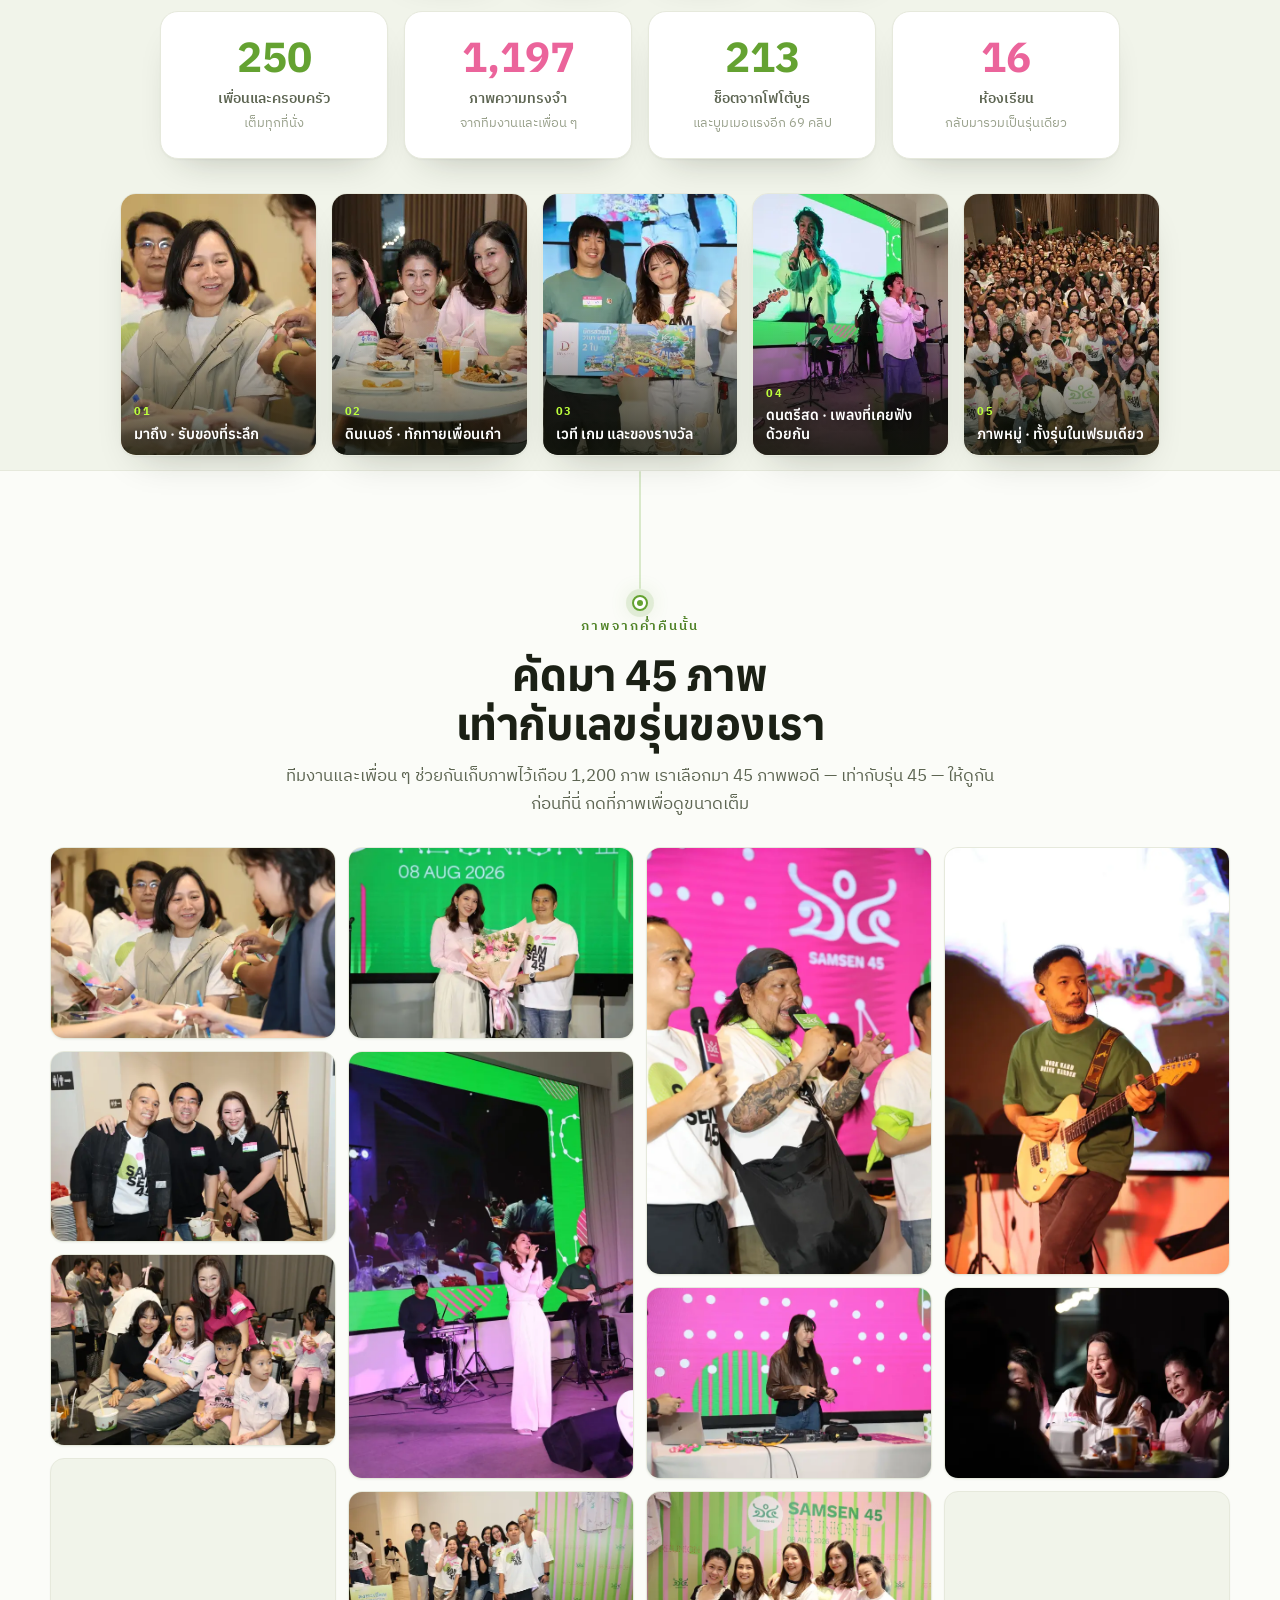
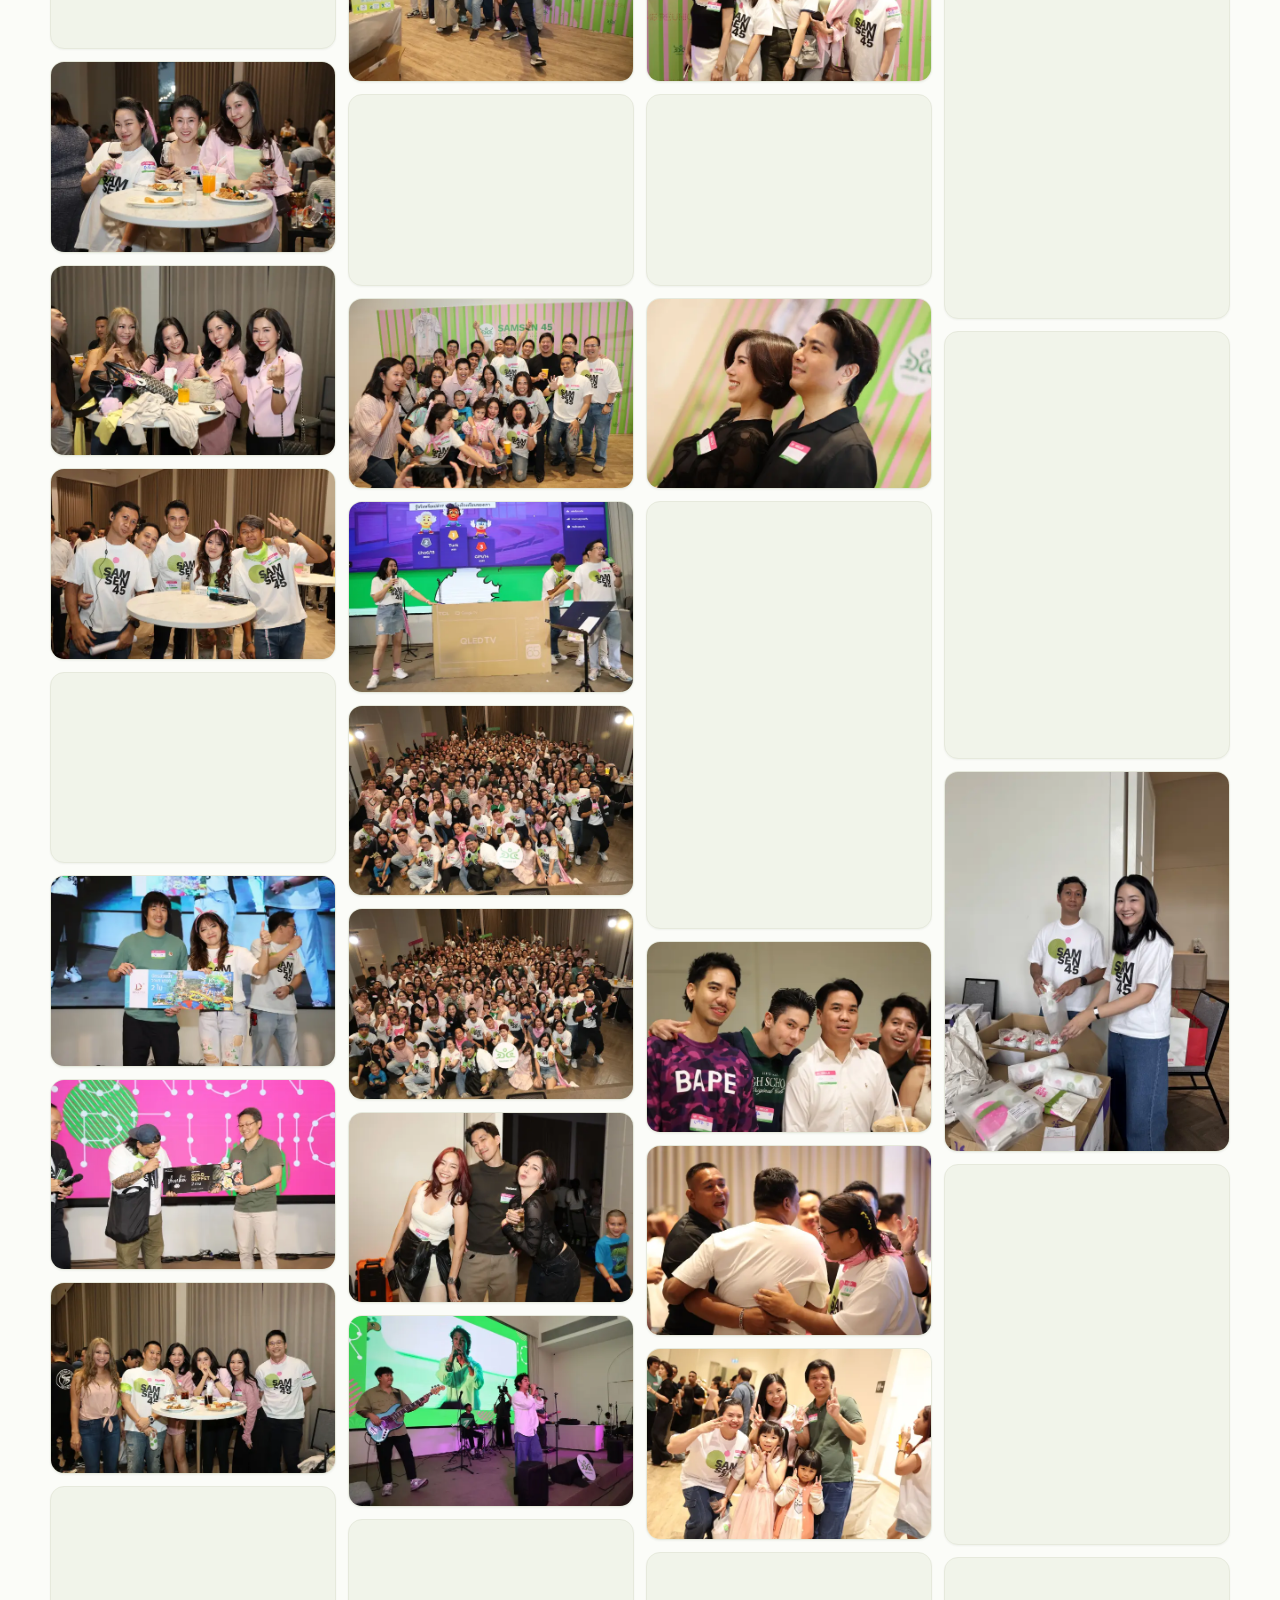
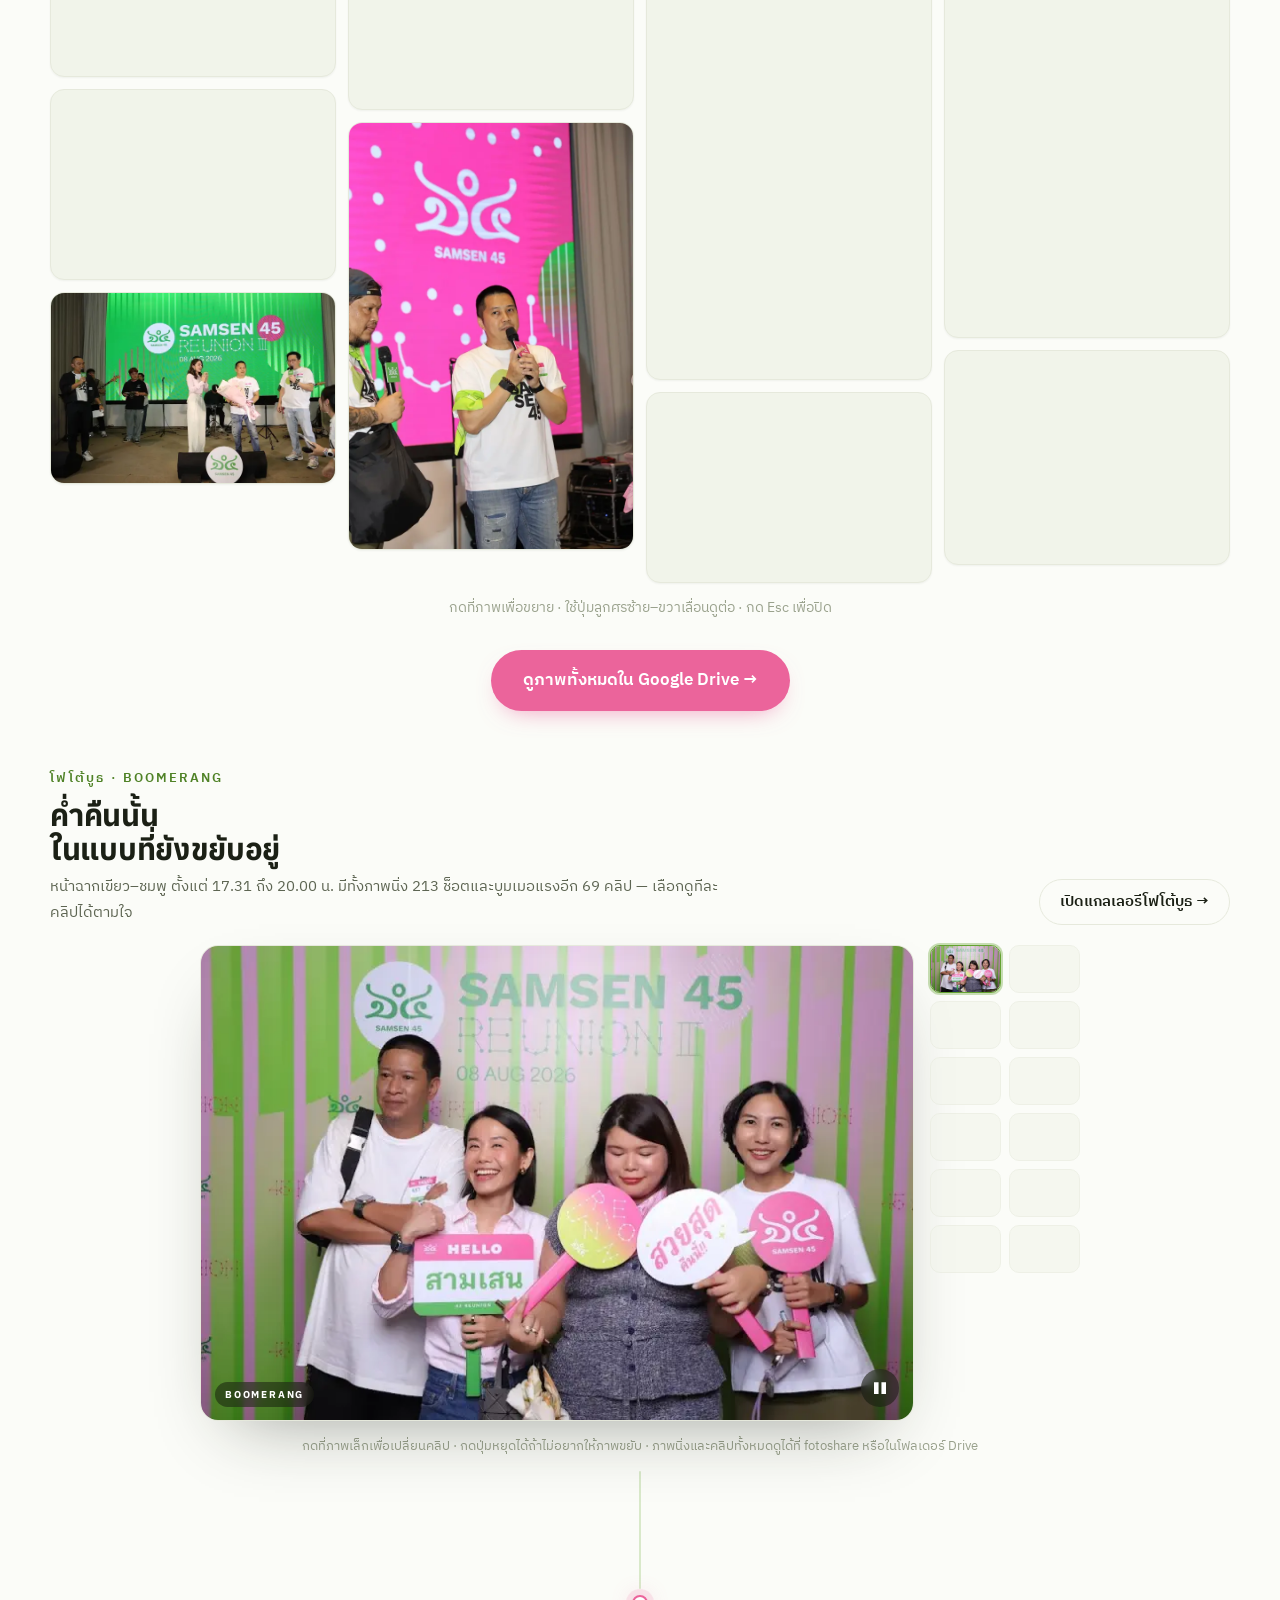
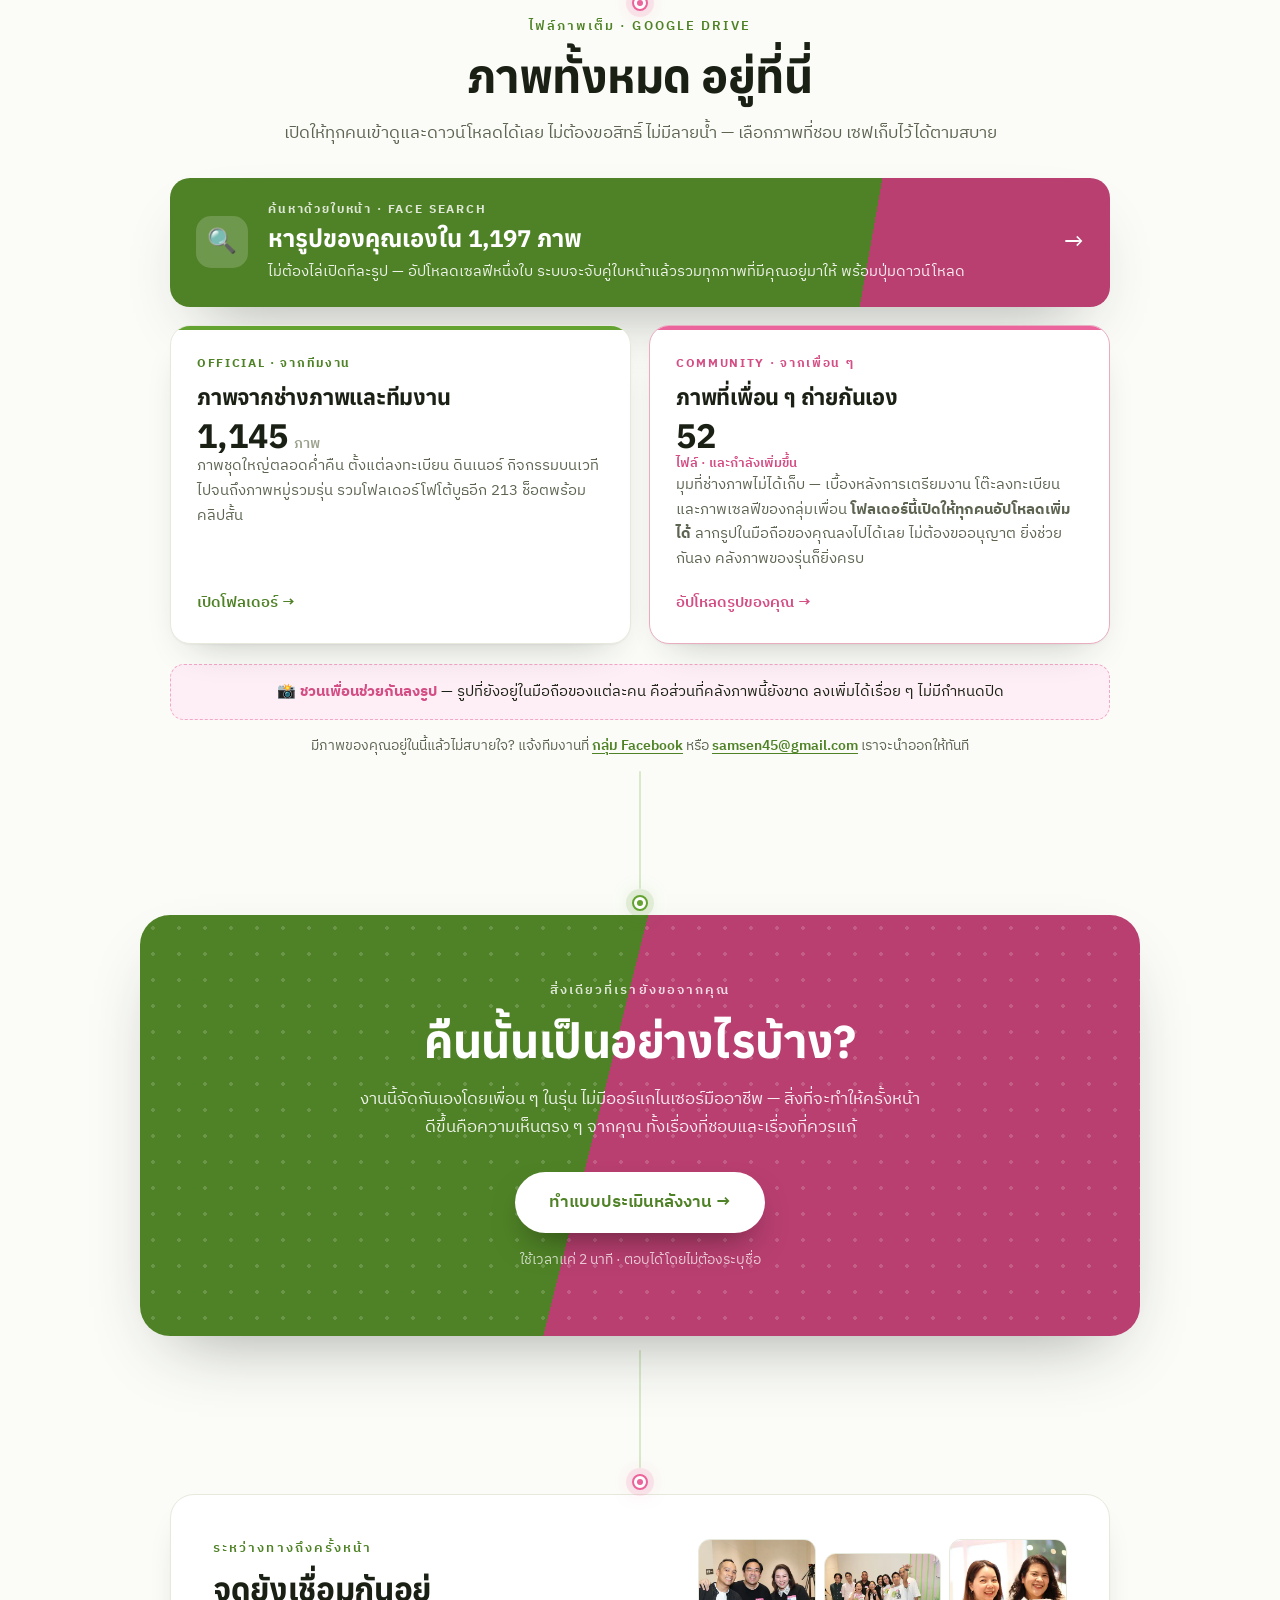
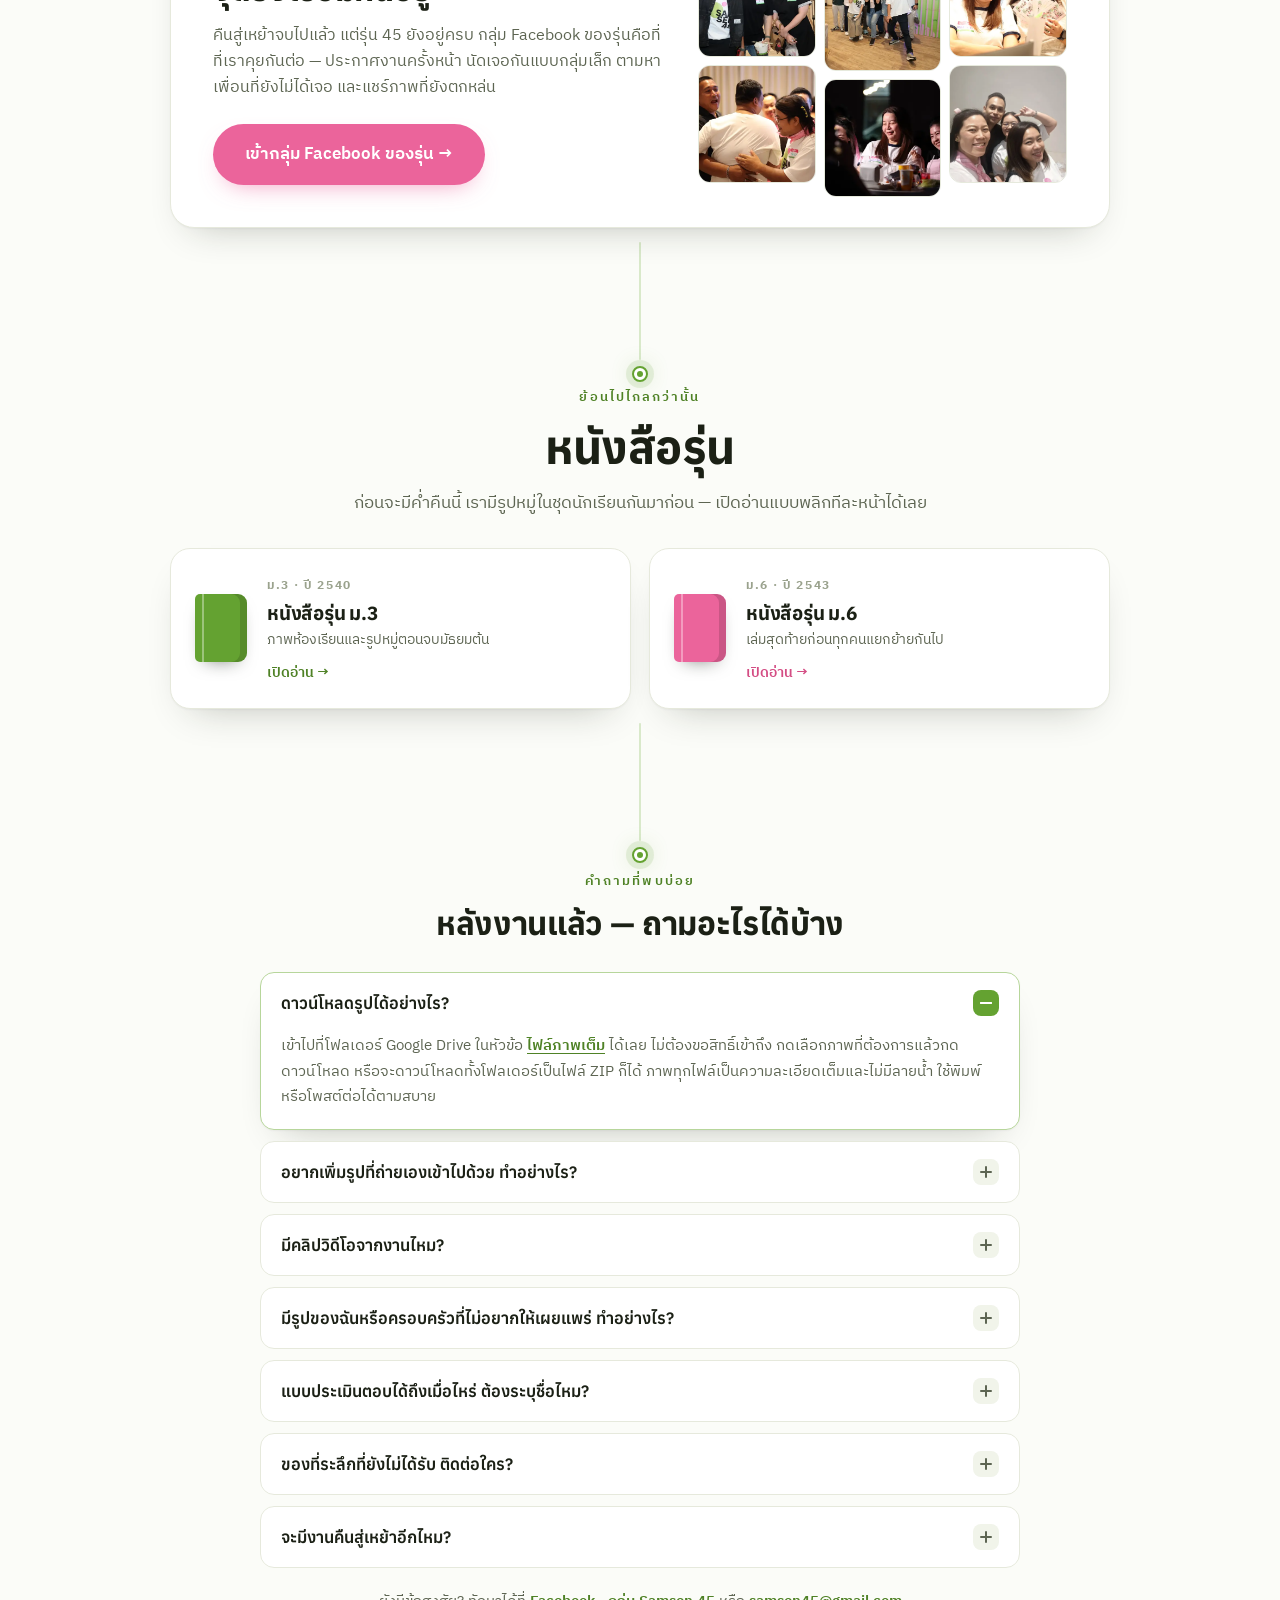
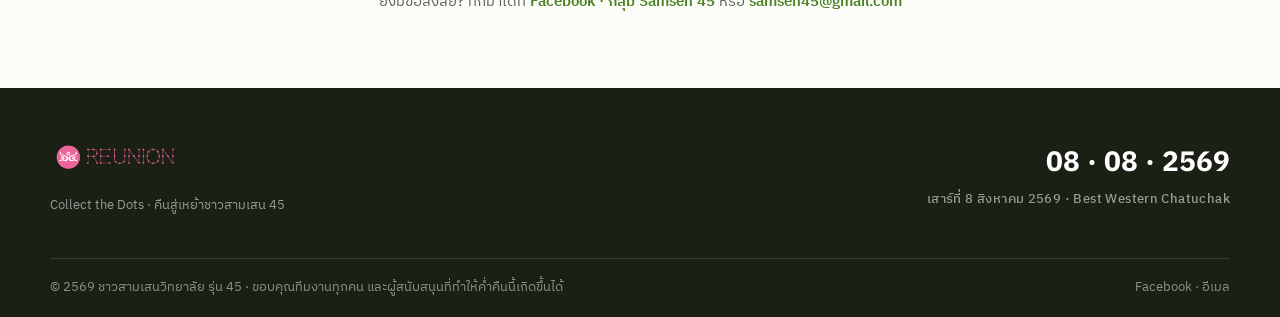
==== commit f939845f: "Put the prize handover in the bottom-left hero tile The night shot that sat there was much darker th" ====
--- a/public/index.html
+++ b/public/index.html
@@ -29,9 +29,9 @@
 <link rel="preconnect" href="https://fonts.gstatic.com" crossorigin />
 <link href="https://fonts.googleapis.com/css2?family=Anuphan:wght@400;500;600;700&family=IBM+Plex+Sans+Thai:wght@400;500;600&family=Kanit:wght@500;600;700&display=swap" rel="stylesheet" />
 <link rel="preload" as="image" href="assets/gallery/thumb/n32.webp" />
-<link rel="stylesheet" href="styles.css?v=20260809g" />
-<link rel="stylesheet" href="styles2.css?v=20260809g" />
-<link rel="stylesheet" href="styles3.css?v=20260809g" />
+<link rel="stylesheet" href="styles.css?v=20260809h" />
+<link rel="stylesheet" href="styles2.css?v=20260809h" />
+<link rel="stylesheet" href="styles3.css?v=20260809h" />
 <!-- Firebase -->
 <script type="module">
   import { initializeApp } from "https://www.gstatic.com/firebasejs/12.14.0/firebase-app.js";
@@ -125,7 +125,7 @@
         <figure><img src="assets/gallery/thumb/n32.webp" alt="ภาพจากงานคืนสู่เหย้าสามเสน 45 — ภาพหมู่ทั้งรุ่น" fetchpriority="high" decoding="async" /><figcaption class="tape">ภาพหมู่ทั้งรุ่น</figcaption></figure>
         <figure><img src="assets/gallery/thumb/n08.webp" alt="ภาพจากงานคืนสู่เหย้าสามเสน 45 — เพื่อนรุ่น 45 รวมตัวกัน" loading="lazy" decoding="async" /></figure>
         <figure><img src="assets/gallery/thumb/h02.webp" alt="ภาพจากงานคืนสู่เหย้าสามเสน 45 — ภาพหมู่หน้าฉากถ่ายรูป" loading="lazy" decoding="async" /></figure>
-        <figure><img src="assets/gallery/thumb/n57.webp" alt="ภาพจากงานคืนสู่เหย้าสามเสน 45 — เสียงหัวเราะปลายค่ำคืน" loading="lazy" decoding="async" /></figure>
+        <figure><img src="assets/gallery/thumb/h01.webp" alt="ภาพจากงานคืนสู่เหย้าสามเสน 45 — มอบของรางวัลบนเวที" loading="lazy" decoding="async" /></figure>
         <figure><img src="assets/gallery/thumb/n44.webp" alt="ภาพจากงานคืนสู่เหย้าสามเสน 45 — หน้าฉากถ่ายรูป" loading="lazy" decoding="async" /></figure>
         </div>
       </div>
@@ -479,8 +479,8 @@
   </div>
 </aside>
 
-<script src="app.js?v=20260809g"></script>
-<script src="tweaks.js?v=20260809g"></script>
+<script src="app.js?v=20260809h"></script>
+<script src="tweaks.js?v=20260809h"></script>
 
 <template id="__bundler_thumbnail" data-bg-color="#64A231">
   <svg viewBox="0 0 1200 800" xmlns="http://www.w3.org/2000/svg">
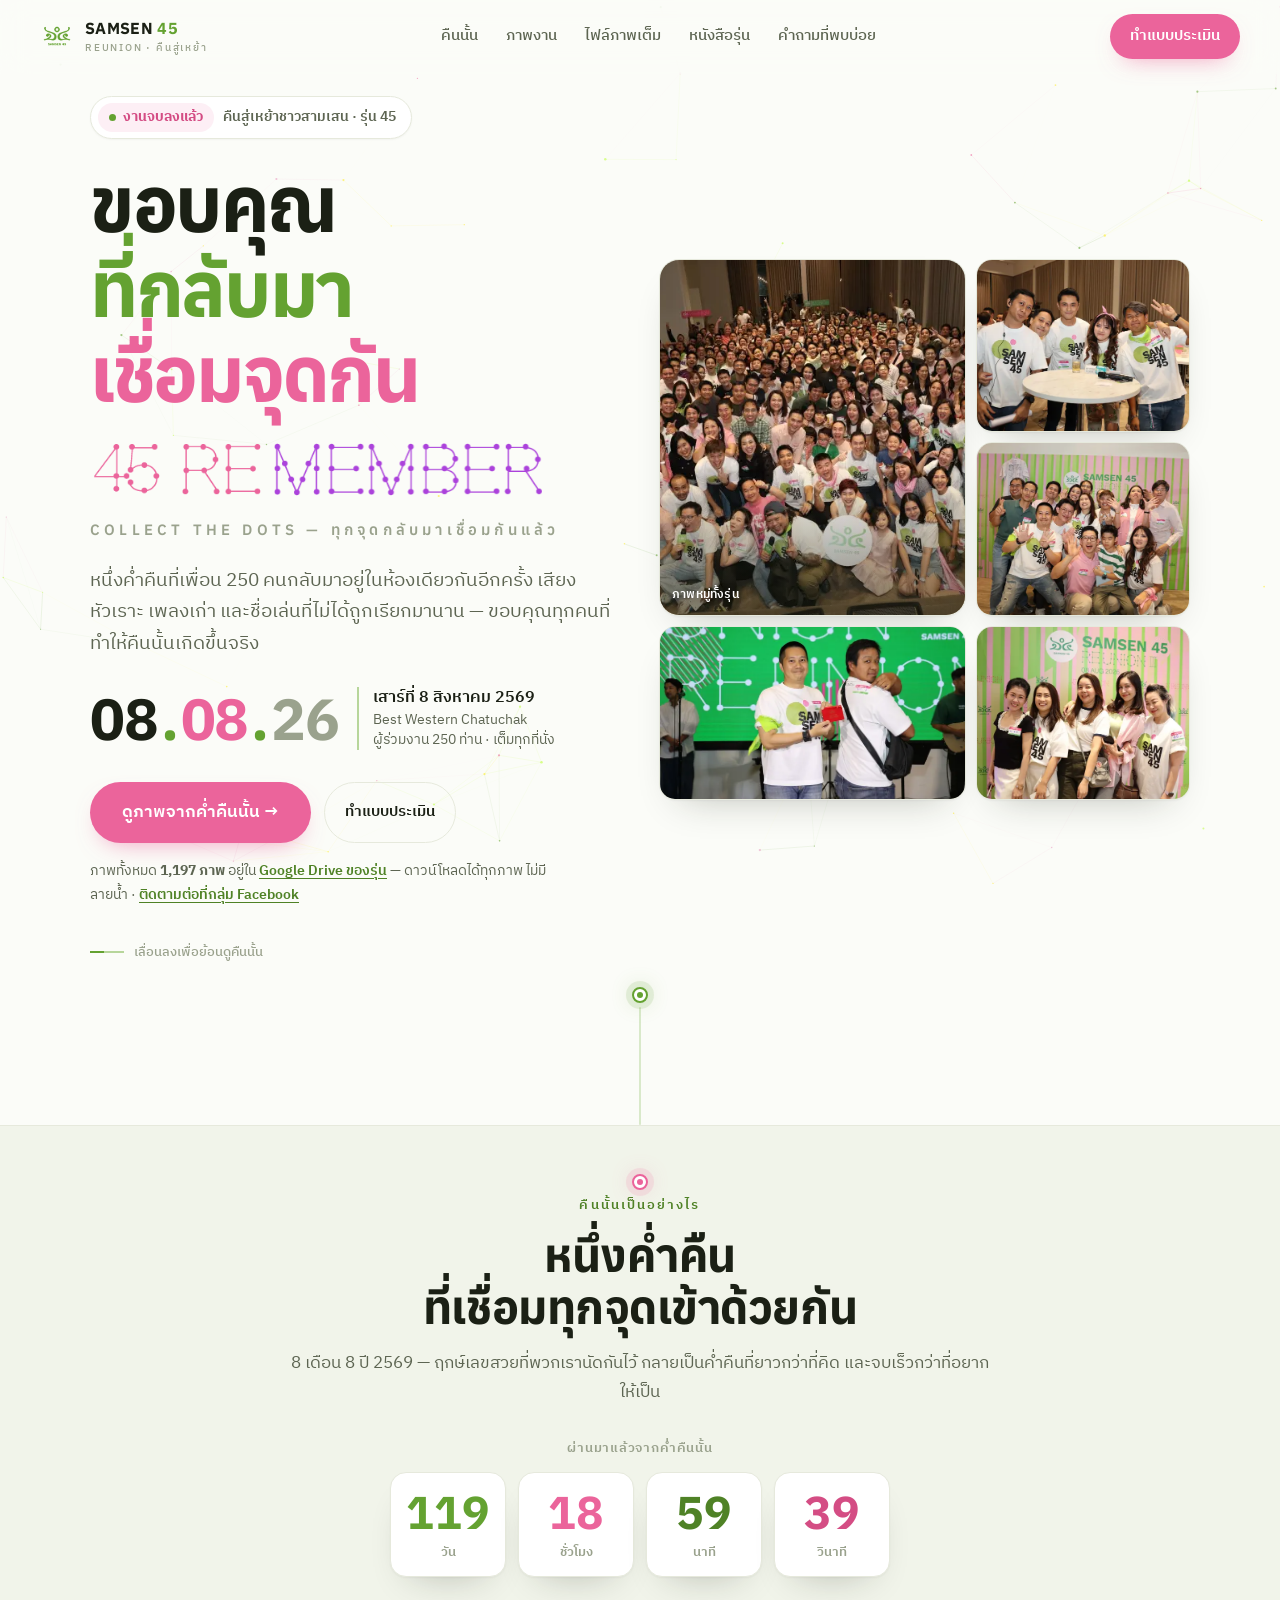
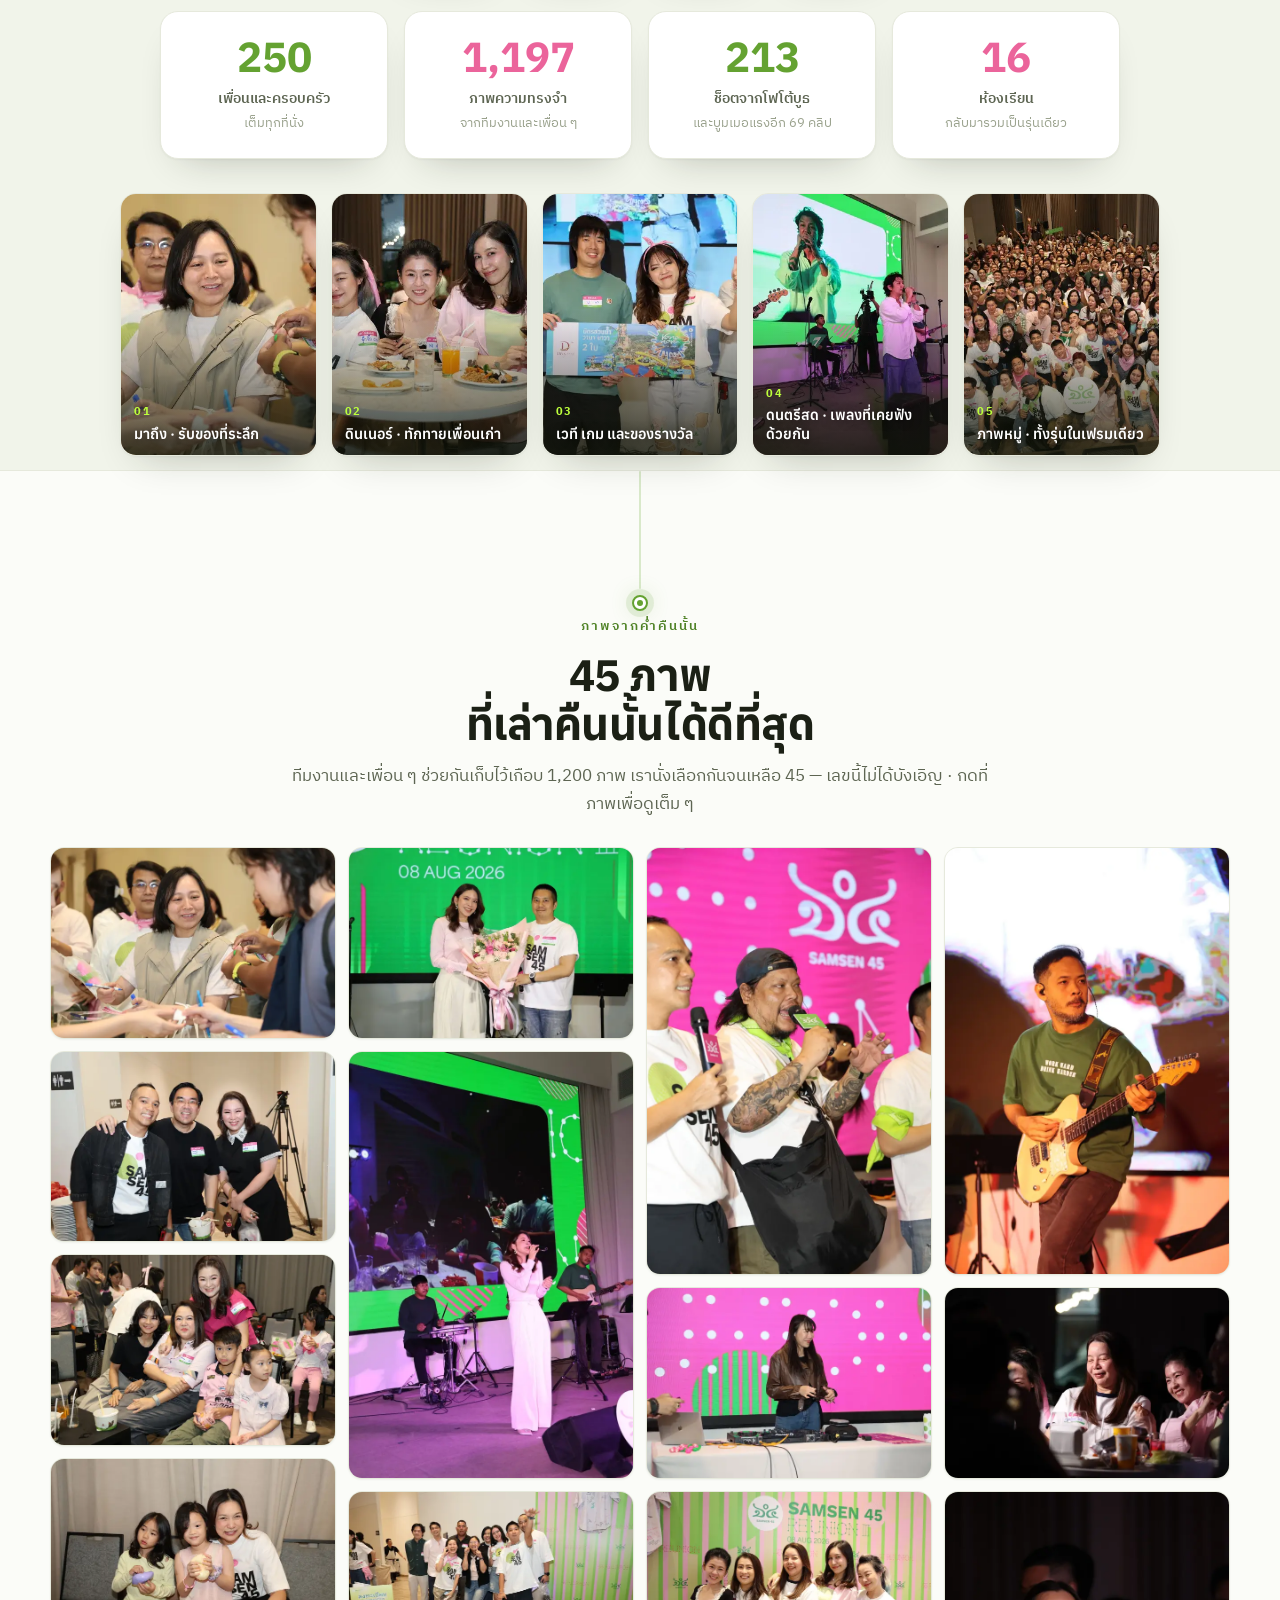
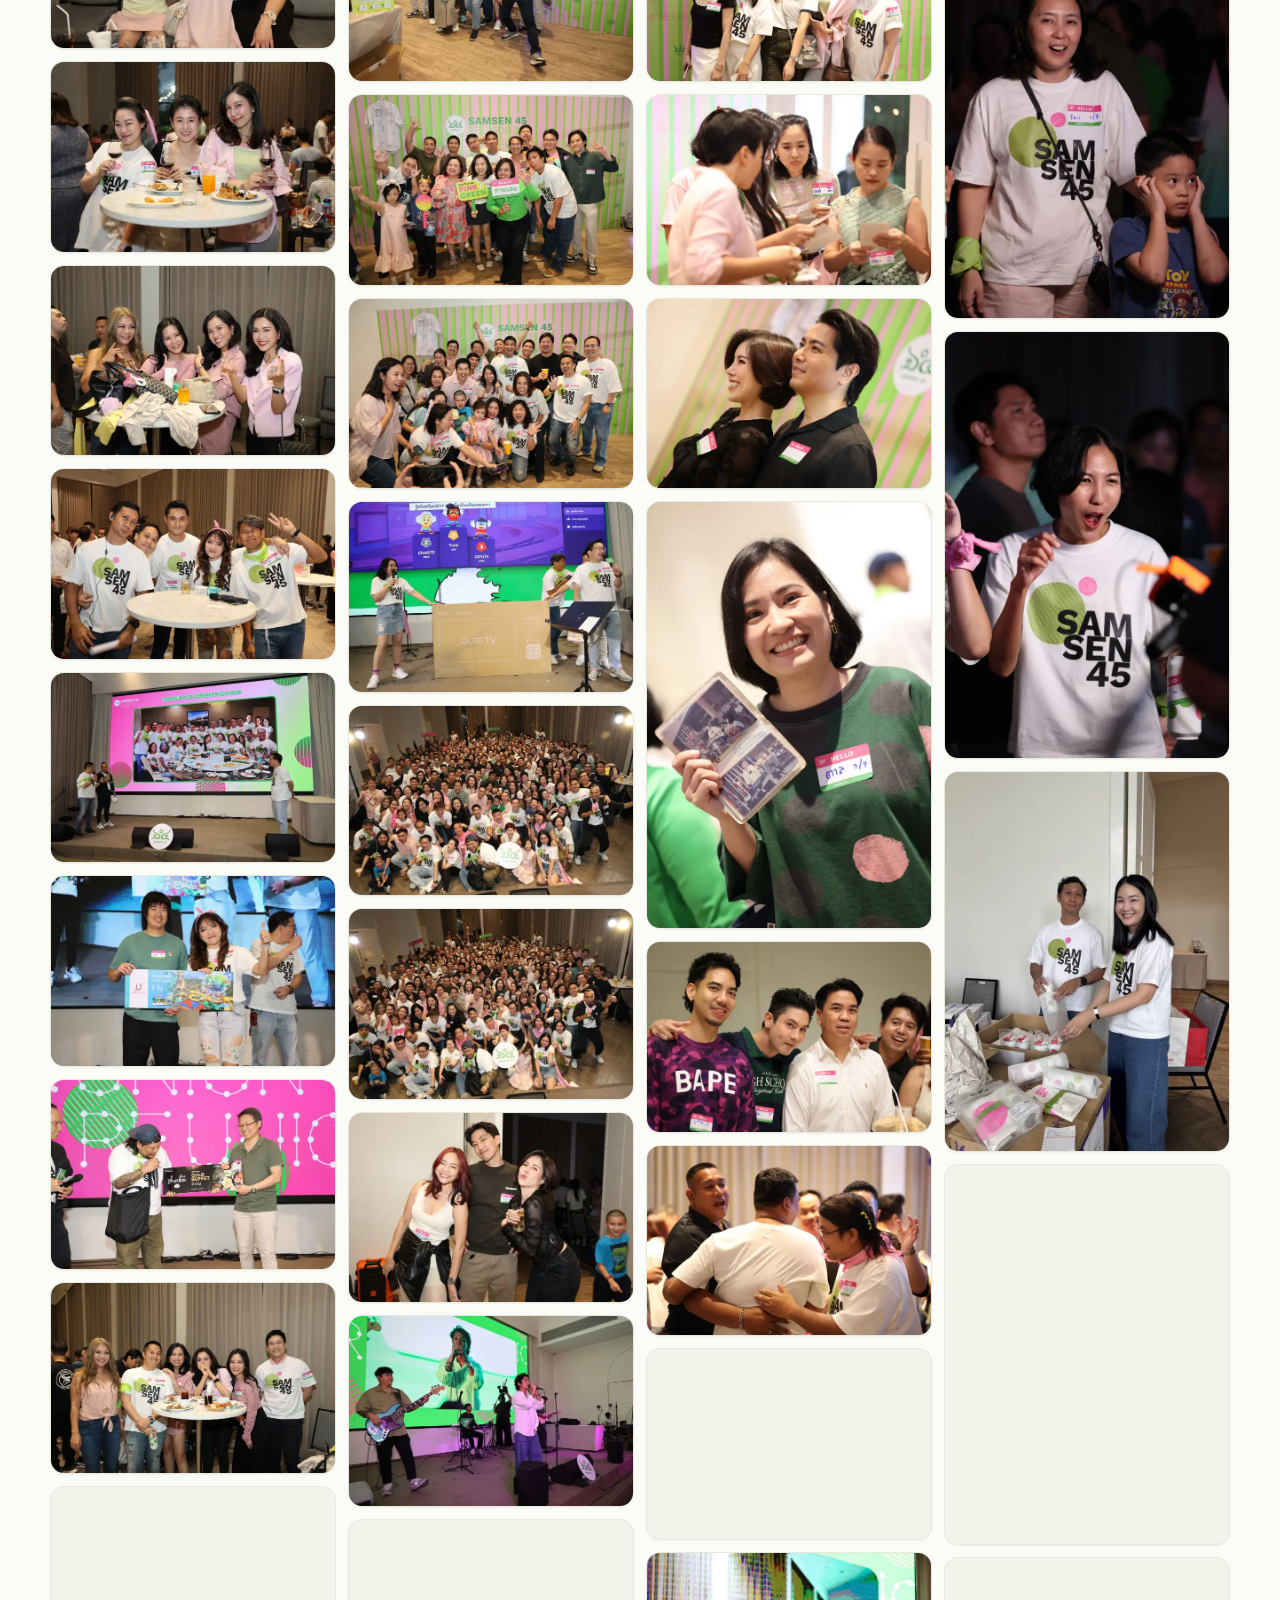
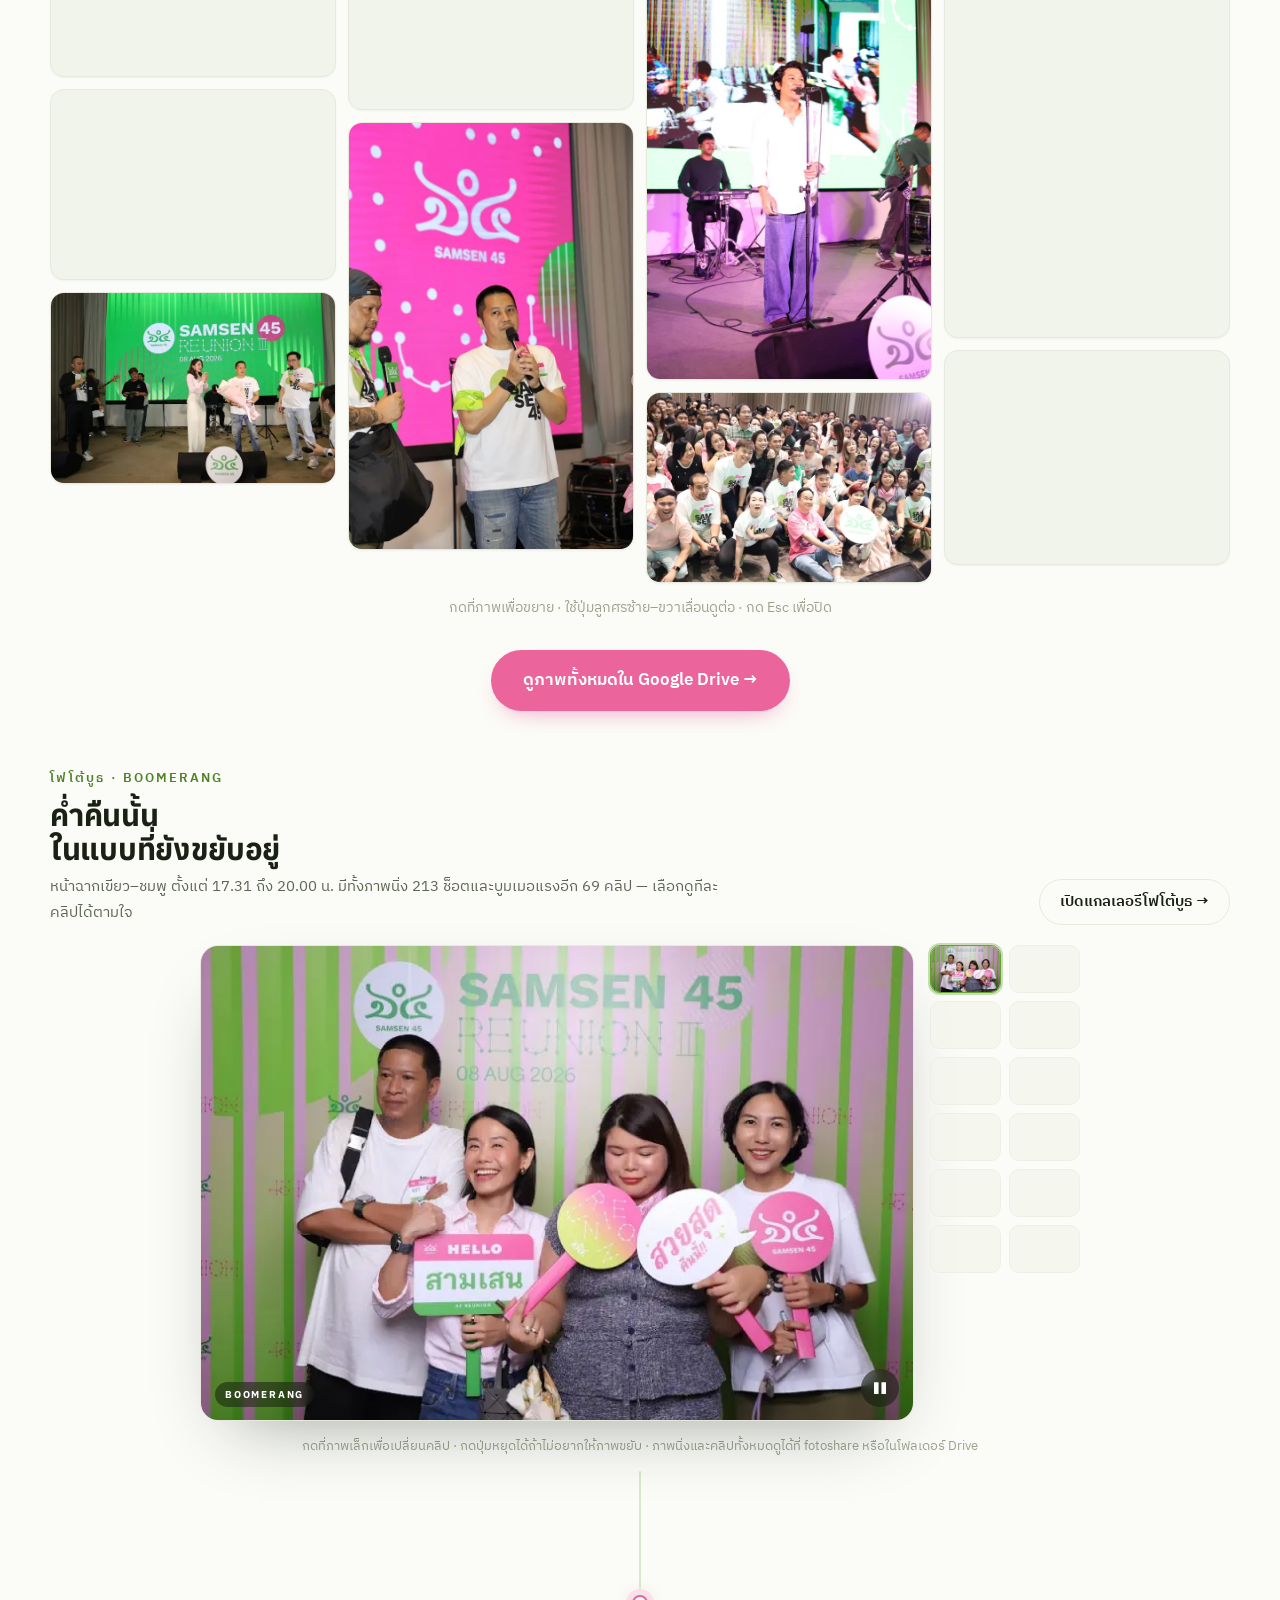
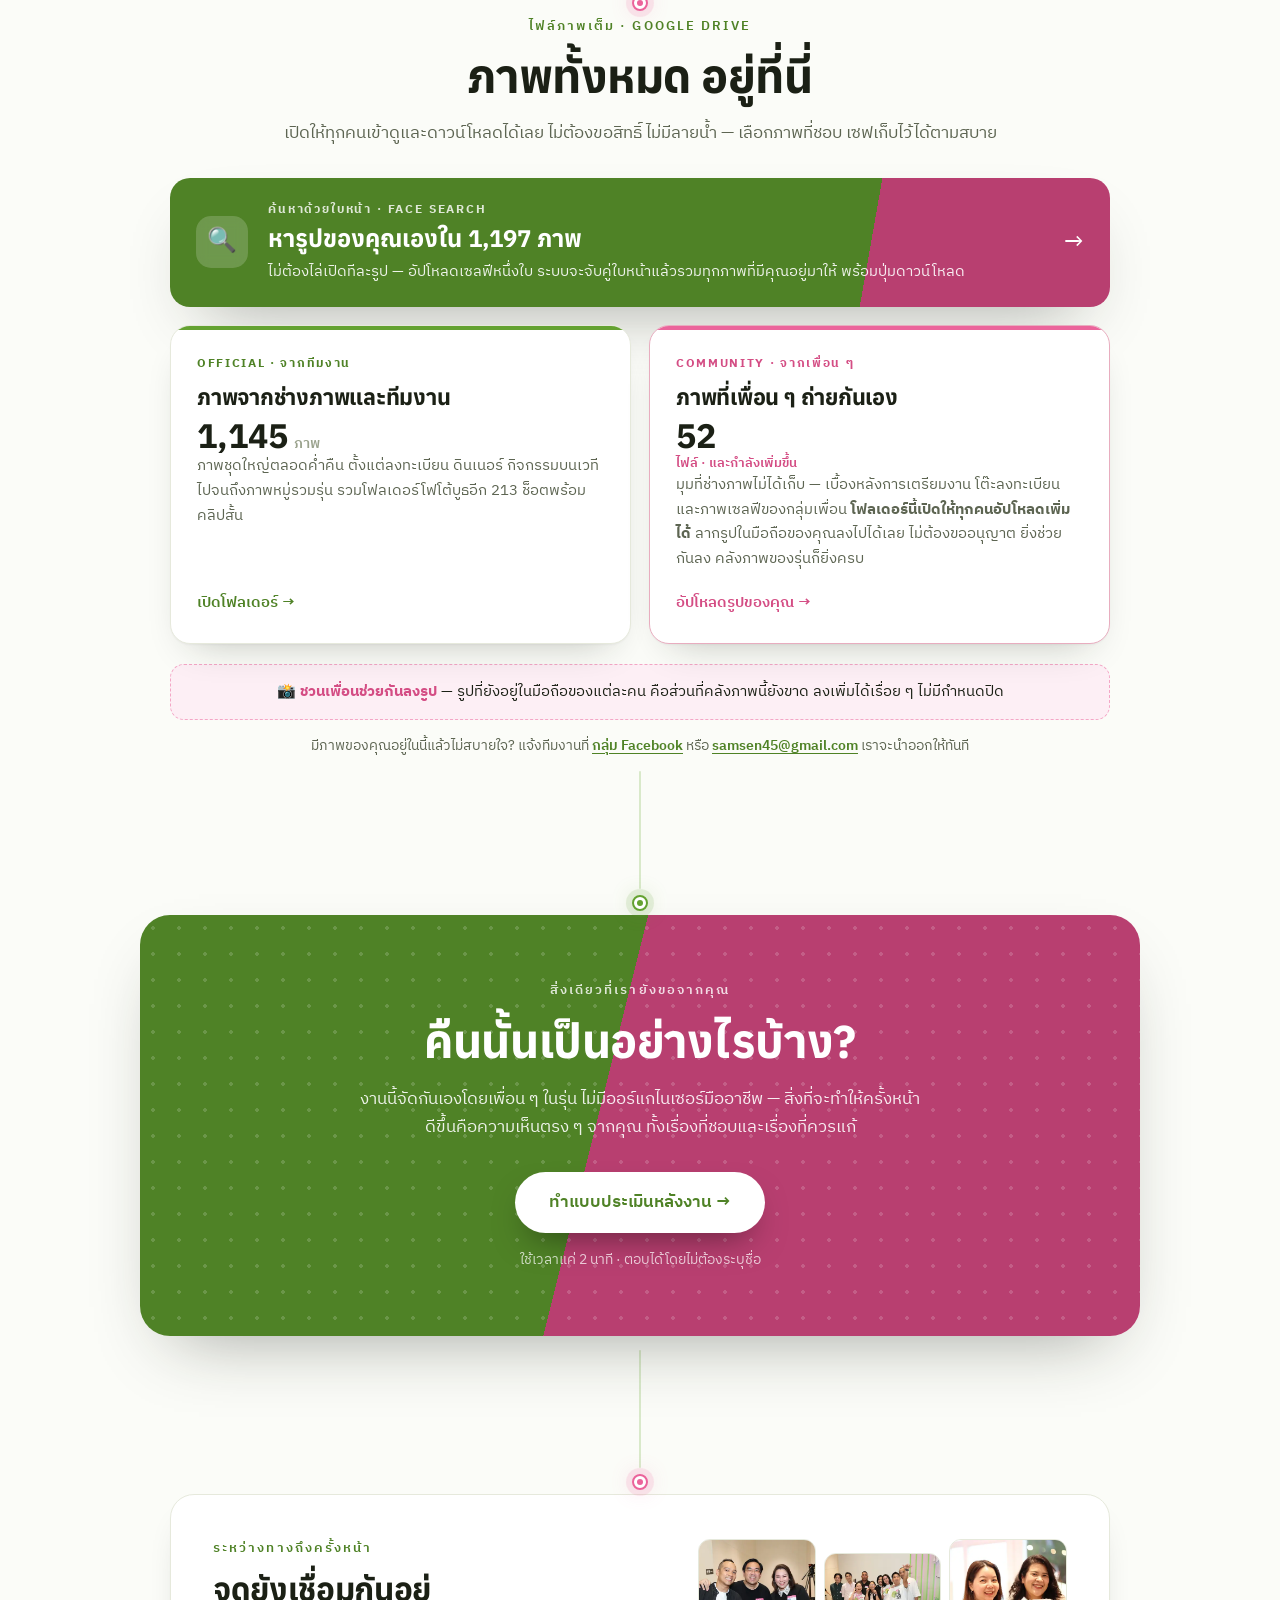
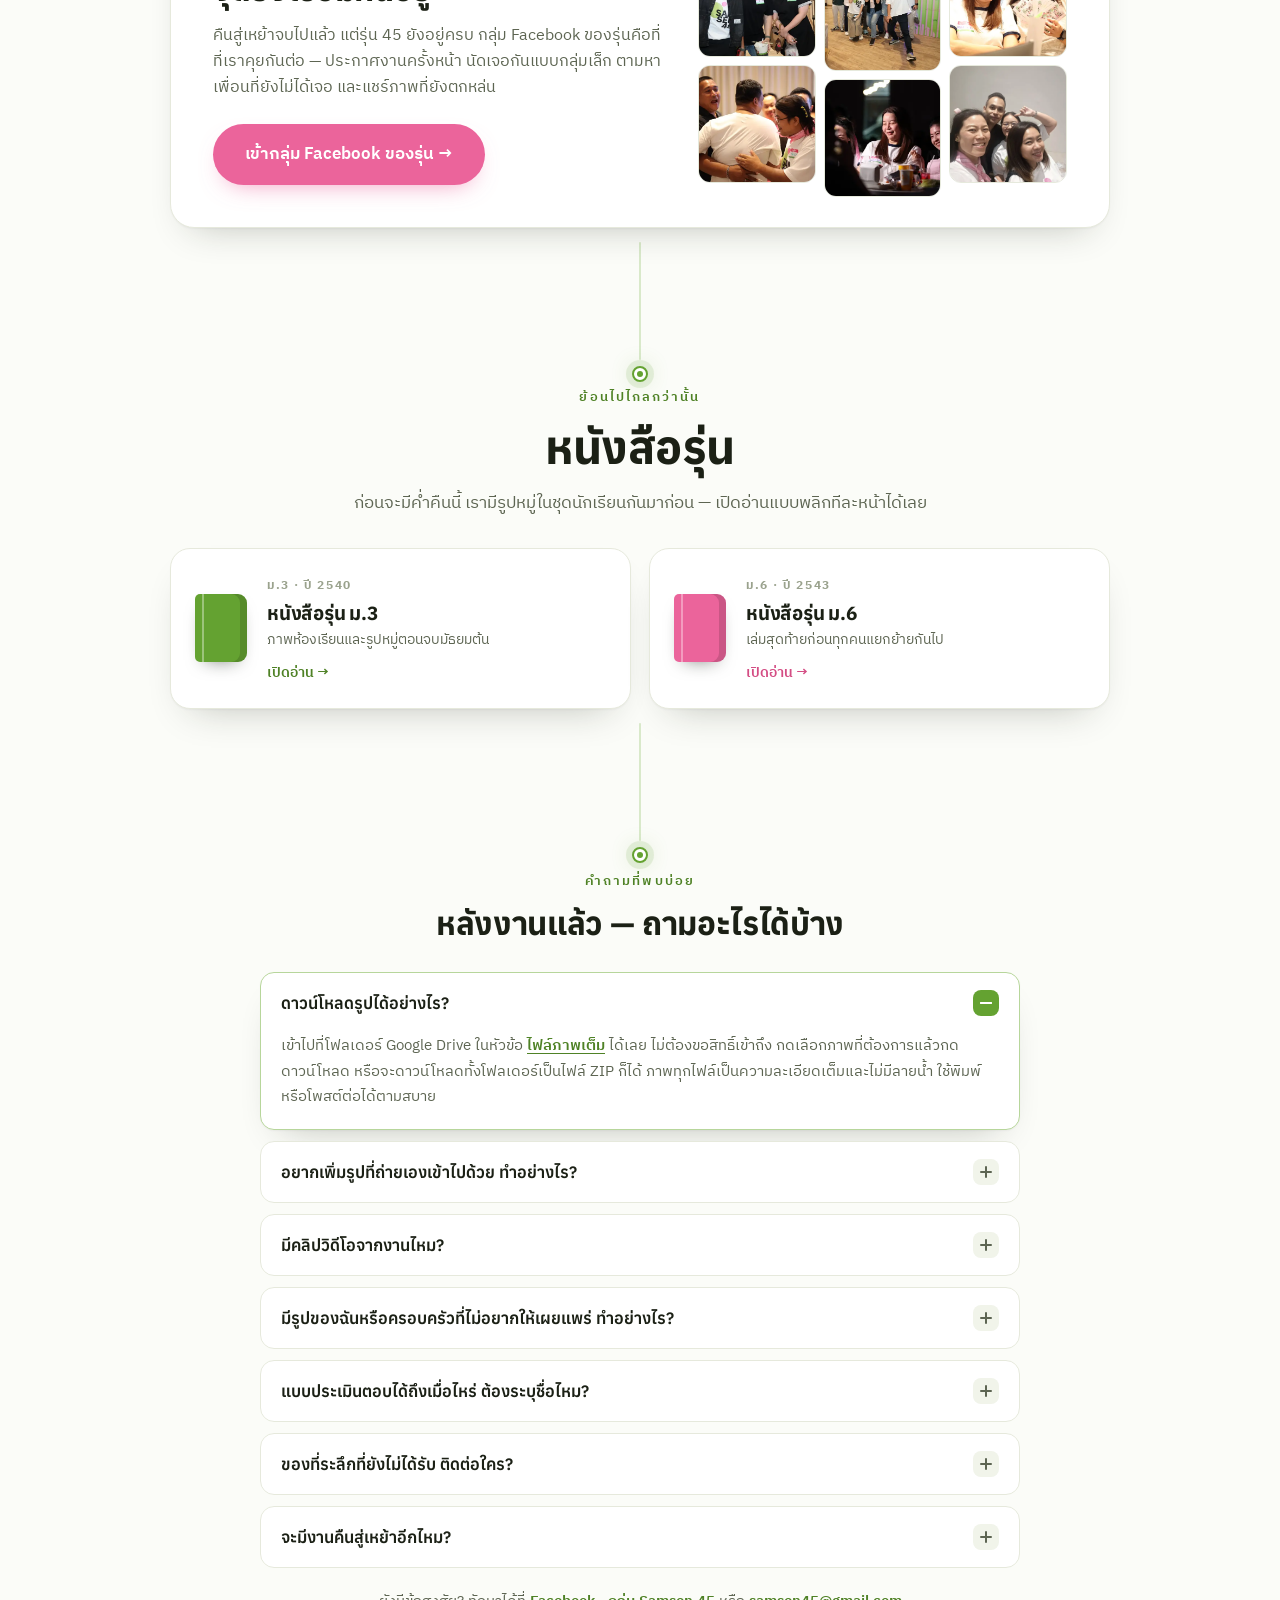
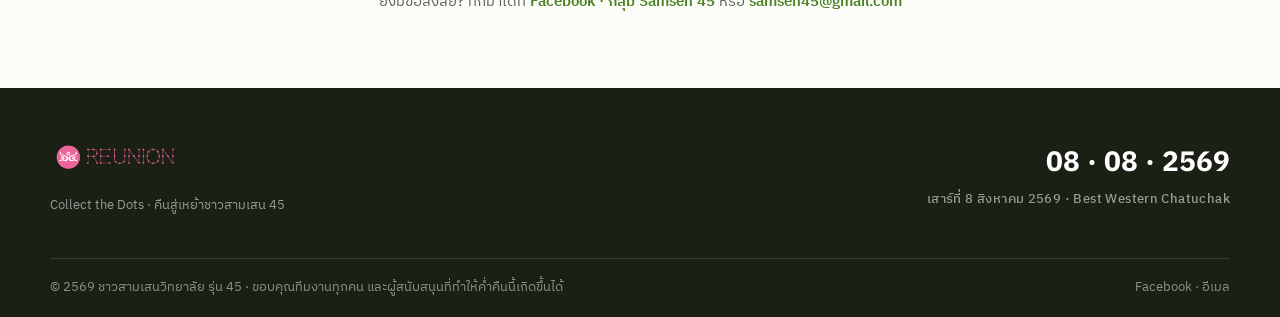
==== commit 91721b4b: "Warm up the gallery heading "เท่ากับเลขรุ่นของเรา" only restated the number, which made the whole bl" ====
--- a/public/index.html
+++ b/public/index.html
@@ -29,9 +29,9 @@
 <link rel="preconnect" href="https://fonts.gstatic.com" crossorigin />
 <link href="https://fonts.googleapis.com/css2?family=Anuphan:wght@400;500;600;700&family=IBM+Plex+Sans+Thai:wght@400;500;600&family=Kanit:wght@500;600;700&display=swap" rel="stylesheet" />
 <link rel="preload" as="image" href="assets/gallery/thumb/n32.webp" />
-<link rel="stylesheet" href="styles.css?v=20260809h" />
-<link rel="stylesheet" href="styles2.css?v=20260809h" />
-<link rel="stylesheet" href="styles3.css?v=20260809h" />
+<link rel="stylesheet" href="styles.css?v=20260809i" />
+<link rel="stylesheet" href="styles2.css?v=20260809i" />
+<link rel="stylesheet" href="styles3.css?v=20260809i" />
 <!-- Firebase -->
 <script type="module">
   import { initializeApp } from "https://www.gstatic.com/firebasejs/12.14.0/firebase-app.js";
@@ -177,8 +177,8 @@
       <div class="node"><div class="dot"></div></div>
       <div class="gal-head reveal">
         <span class="eyebrow">ภาพจากค่ำคืนนั้น</span>
-        <h2>คัดมา 45 ภาพ<br />เท่ากับเลขรุ่นของเรา</h2>
-        <p>ทีมงานและเพื่อน ๆ ช่วยกันเก็บภาพไว้เกือบ 1,200 ภาพ เราเลือกมา 45 ภาพพอดี — เท่ากับรุ่น 45 — ให้ดูกันก่อนที่นี่ กดที่ภาพเพื่อดูขนาดเต็ม</p>
+        <h2>45 ภาพ<br />ที่เล่าคืนนั้นได้ดีที่สุด</h2>
+        <p>ทีมงานและเพื่อน ๆ ช่วยกันเก็บไว้เกือบ 1,200 ภาพ เรานั่งเลือกกันจนเหลือ 45 — เลขนี้ไม่ได้บังเอิญ · กดที่ภาพเพื่อดูเต็ม ๆ</p>
       </div>
       <div class="masonry reveal" id="masonry">
           <button class="shot" data-full="assets/gallery/full/n00.webp" data-i="0" aria-label="ขยายภาพที่ 1 จาก 45"><img src="assets/gallery/thumb/n00.webp" width="640" height="427" alt="ภาพบรรยากาศงานคืนสู่เหย้าชาวสามเสน 45 · 8 สิงหาคม 2569" loading="lazy" decoding="async" /></button>
@@ -479,8 +479,8 @@
   </div>
 </aside>
 
-<script src="app.js?v=20260809h"></script>
-<script src="tweaks.js?v=20260809h"></script>
+<script src="app.js?v=20260809i"></script>
+<script src="tweaks.js?v=20260809i"></script>
 
 <template id="__bundler_thumbnail" data-bg-color="#64A231">
   <svg viewBox="0 0 1200 800" xmlns="http://www.w3.org/2000/svg">
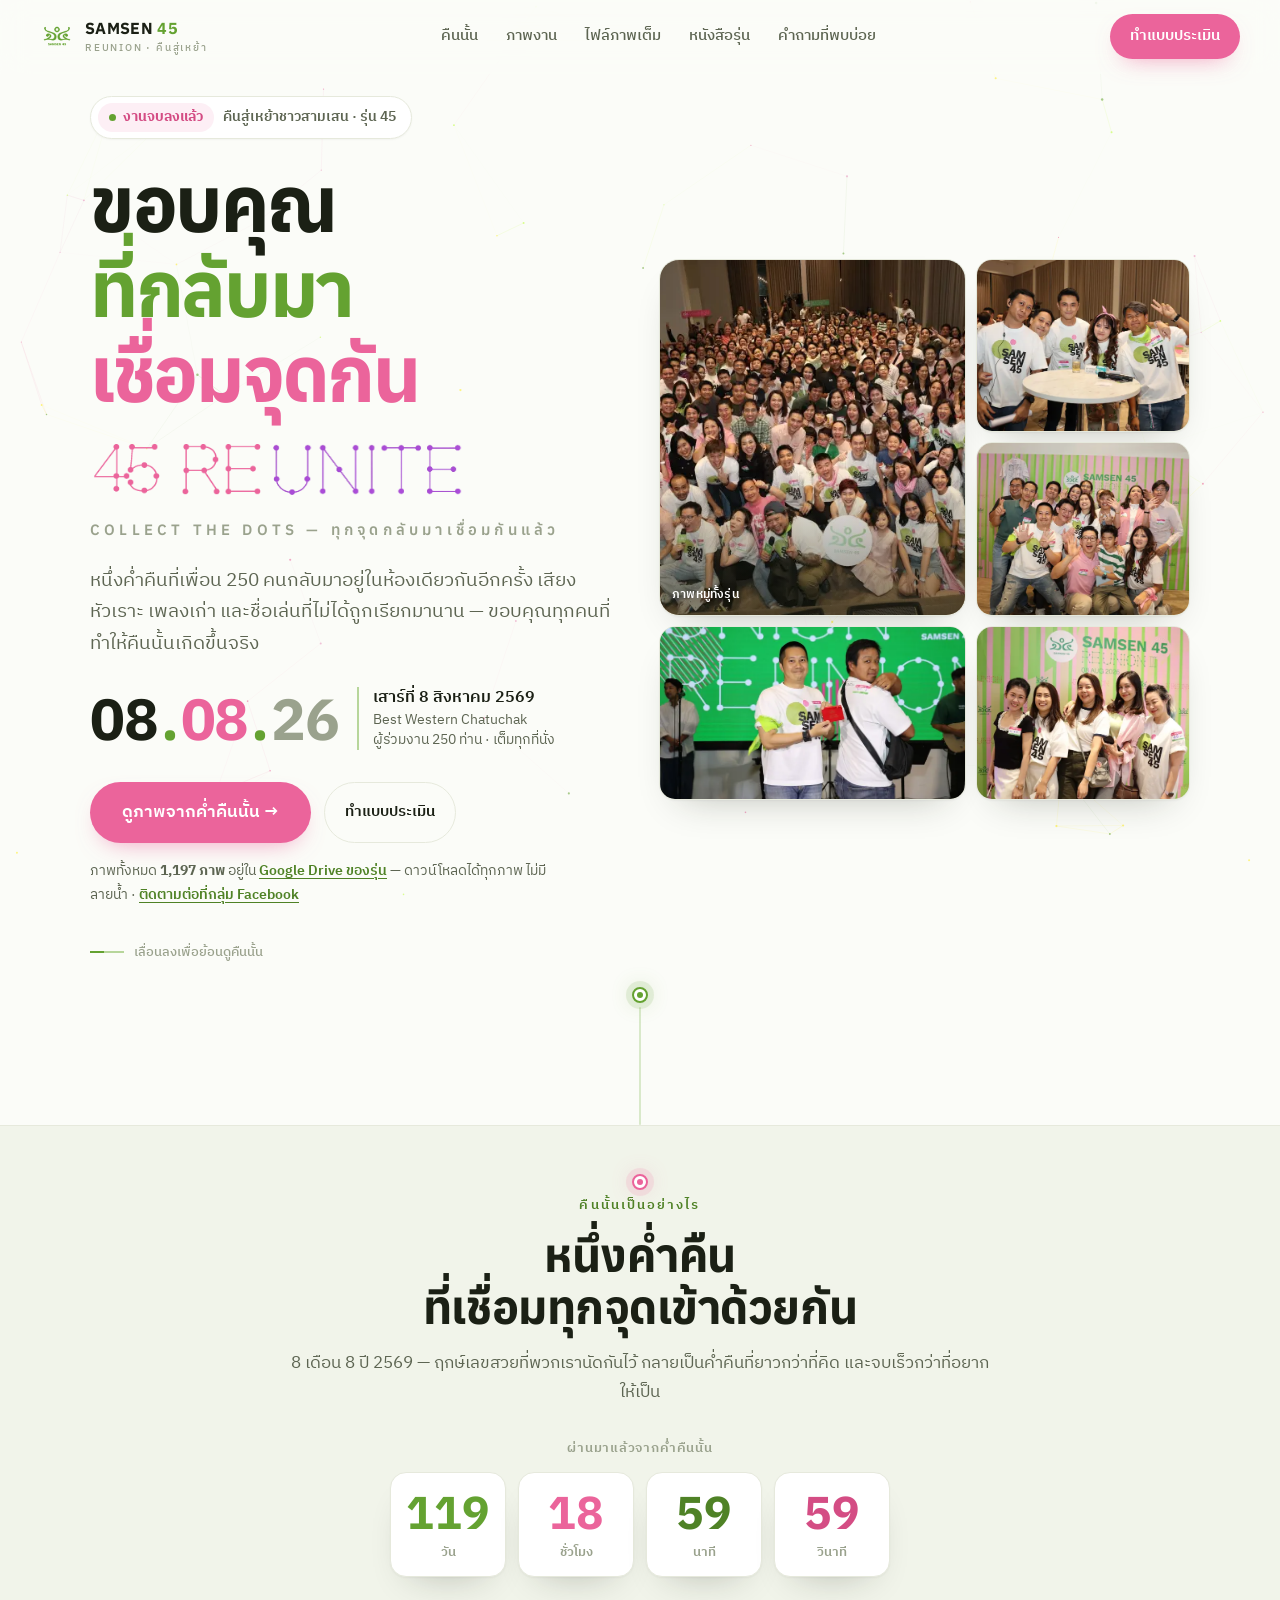
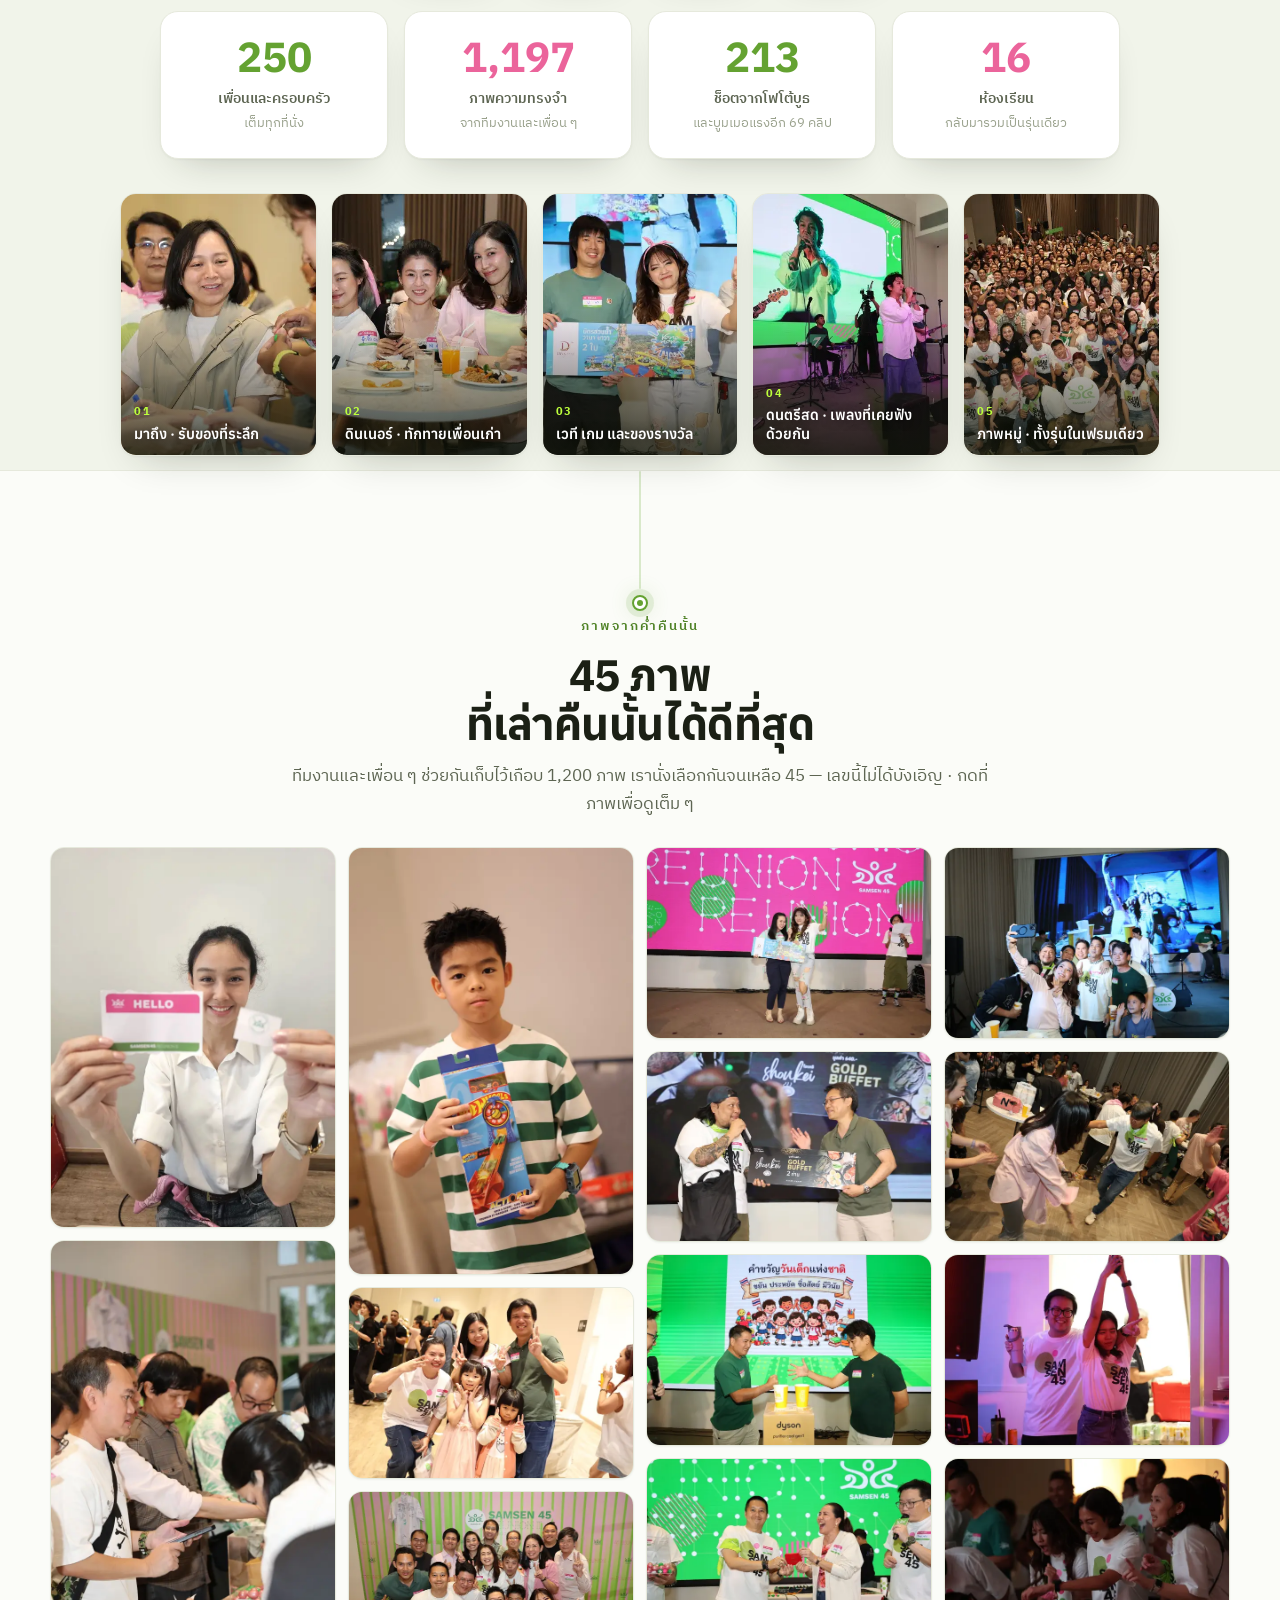
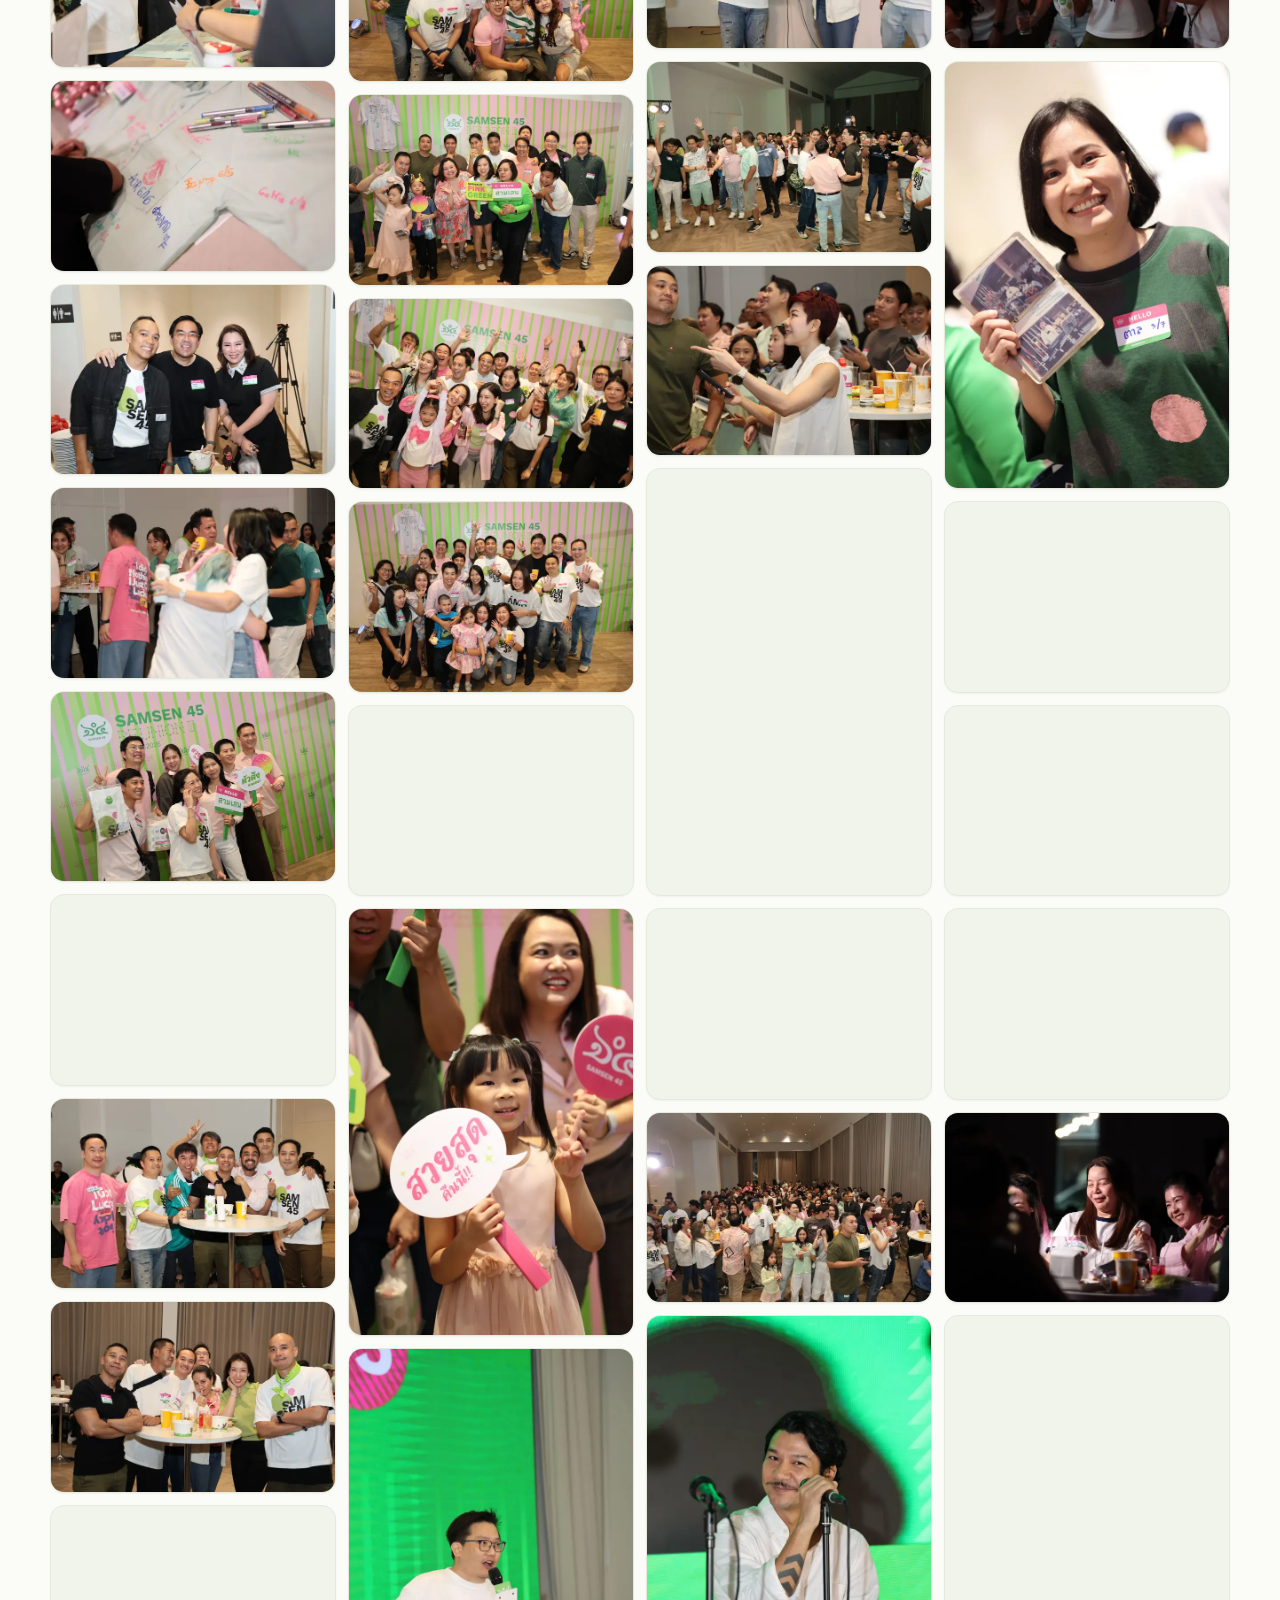
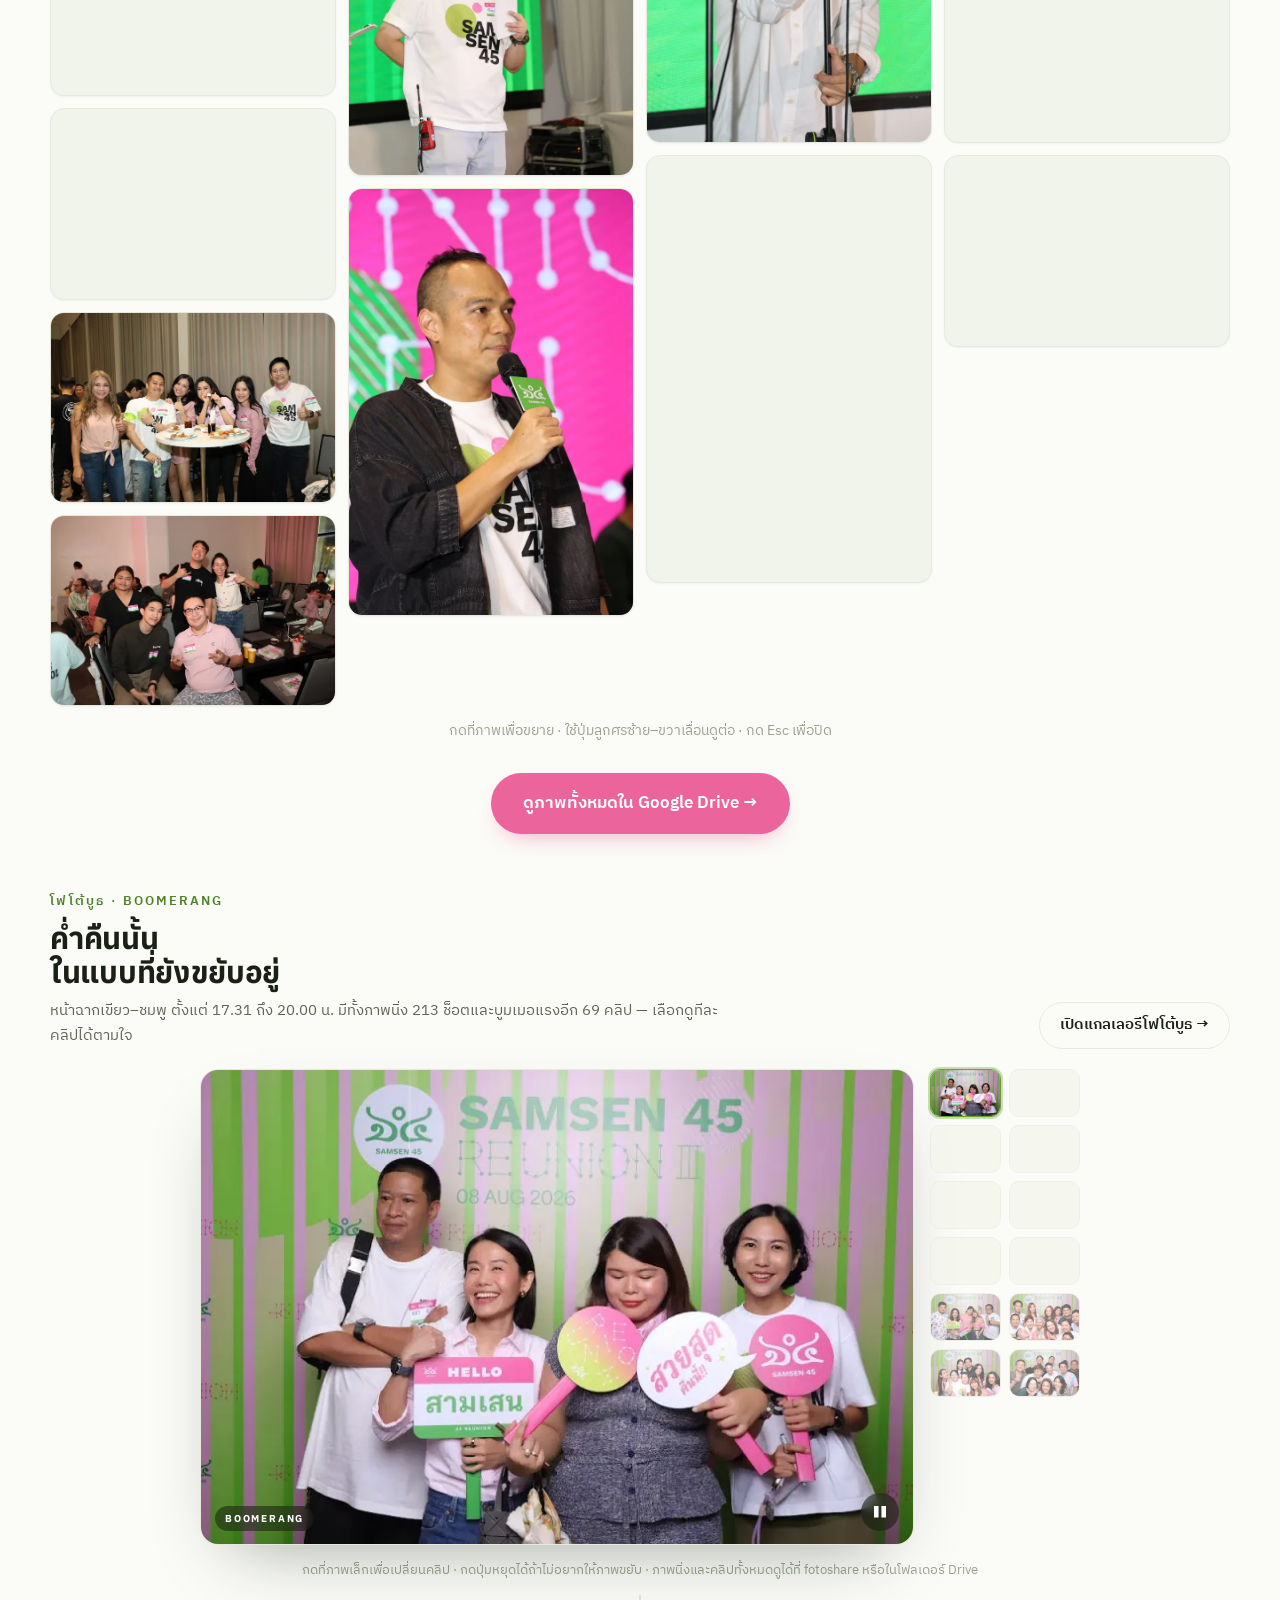
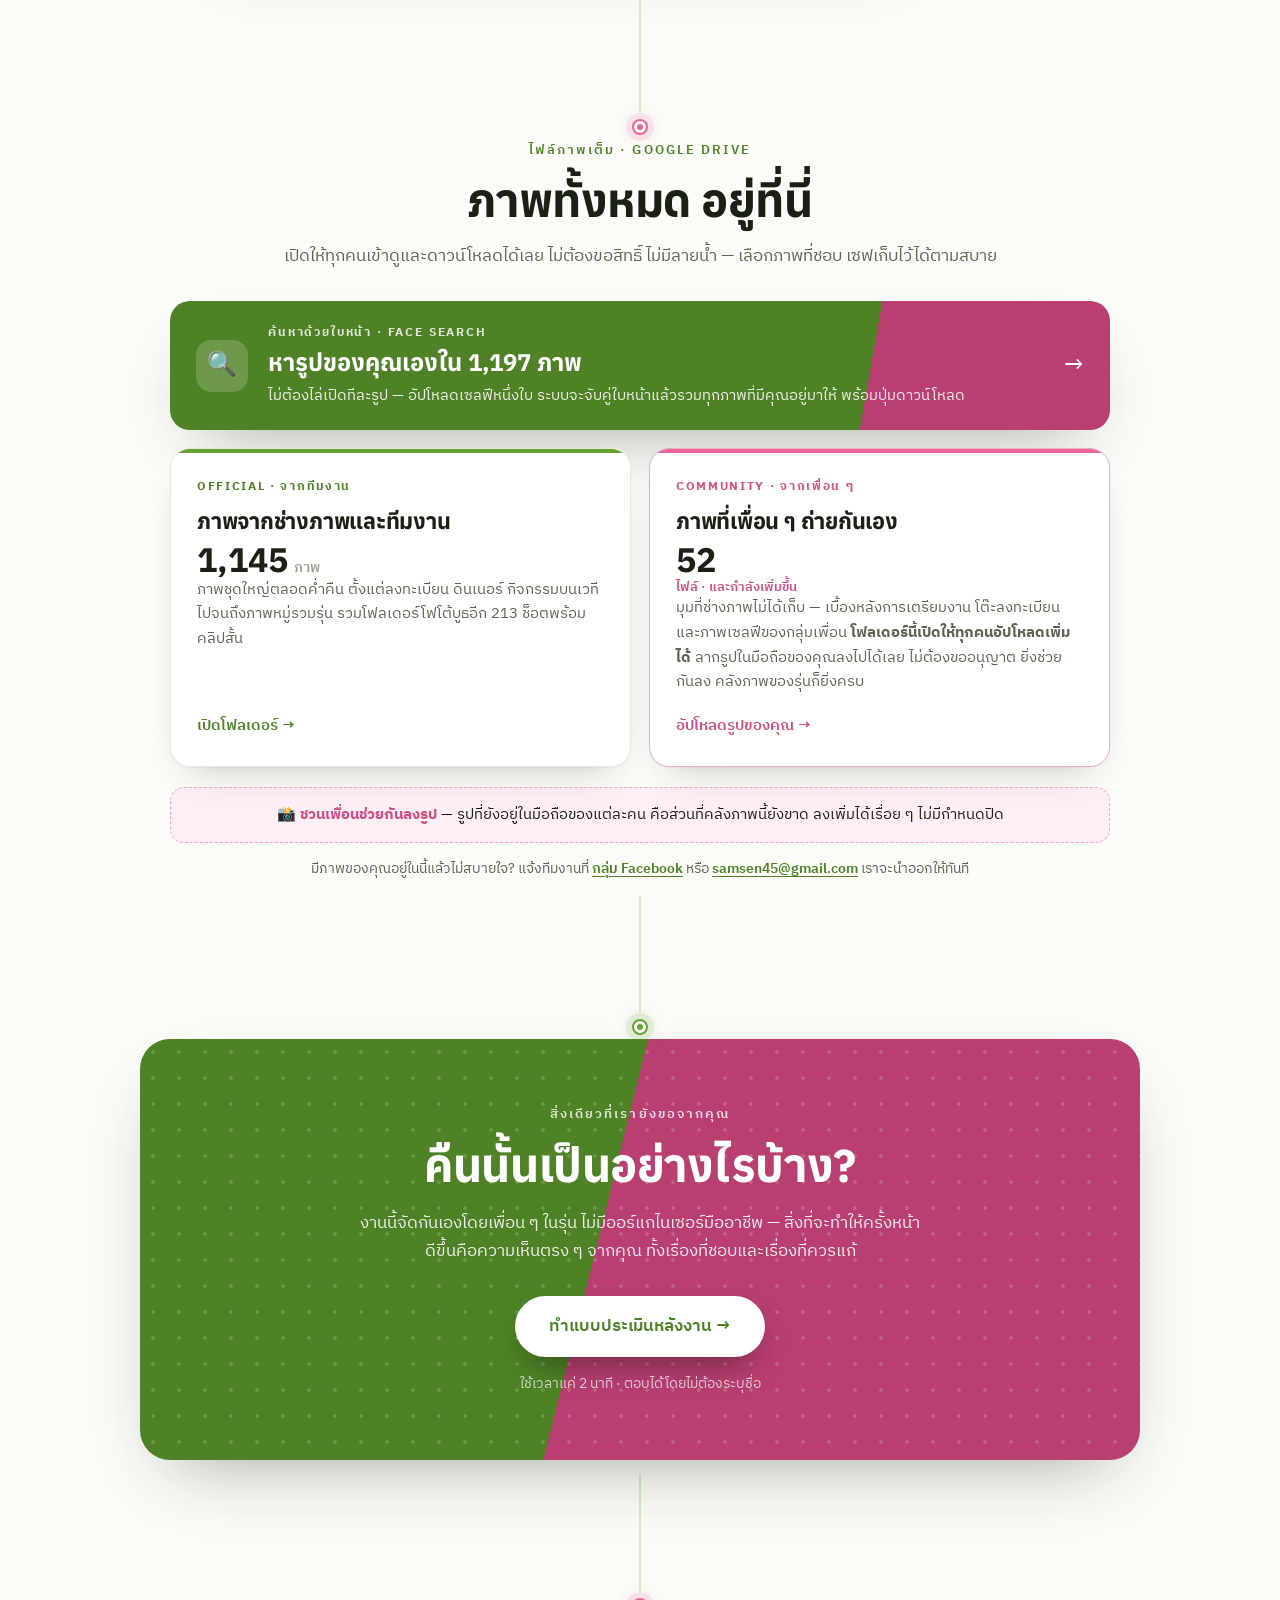
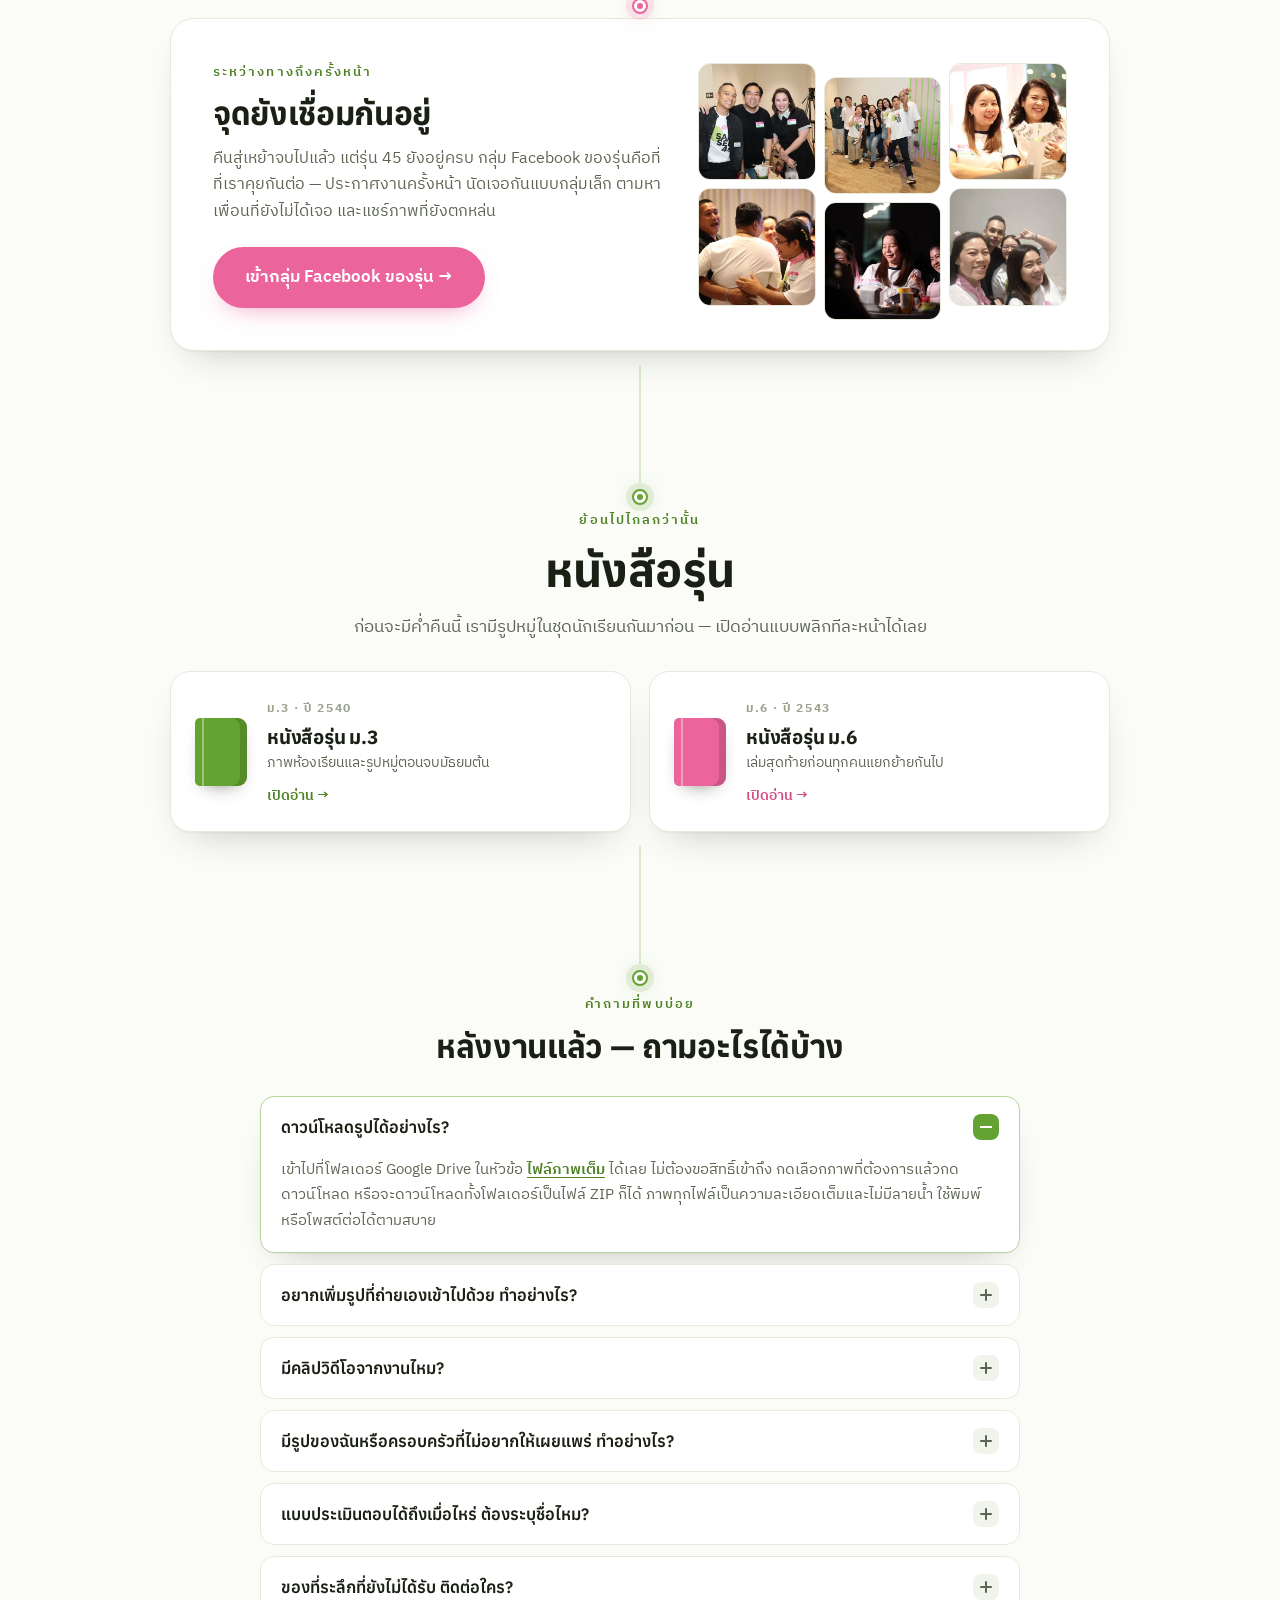
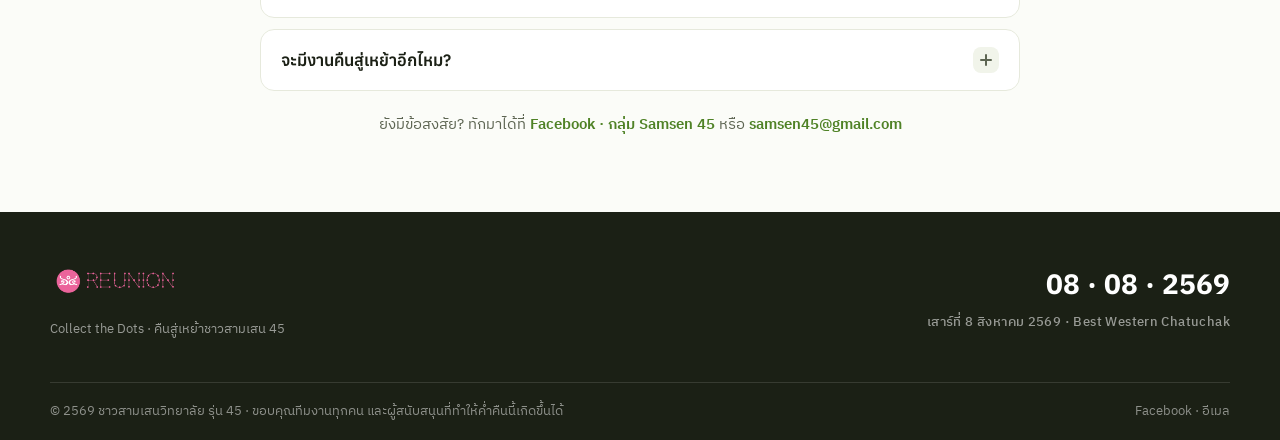
==== commit ad4e2229: "Re-curate the 45 after reviewing the whole archive The previous 45 came from an evenly-spaced sample" ====
--- a/public/index.html
+++ b/public/index.html
@@ -29,9 +29,9 @@
 <link rel="preconnect" href="https://fonts.gstatic.com" crossorigin />
 <link href="https://fonts.googleapis.com/css2?family=Anuphan:wght@400;500;600;700&family=IBM+Plex+Sans+Thai:wght@400;500;600&family=Kanit:wght@500;600;700&display=swap" rel="stylesheet" />
 <link rel="preload" as="image" href="assets/gallery/thumb/n32.webp" />
-<link rel="stylesheet" href="styles.css?v=20260809i" />
-<link rel="stylesheet" href="styles2.css?v=20260809i" />
-<link rel="stylesheet" href="styles3.css?v=20260809i" />
+<link rel="stylesheet" href="styles.css?v=20260810a" />
+<link rel="stylesheet" href="styles2.css?v=20260810a" />
+<link rel="stylesheet" href="styles3.css?v=20260810a" />
 <!-- Firebase -->
 <script type="module">
   import { initializeApp } from "https://www.gstatic.com/firebasejs/12.14.0/firebase-app.js";
@@ -181,51 +181,51 @@
         <p>ทีมงานและเพื่อน ๆ ช่วยกันเก็บไว้เกือบ 1,200 ภาพ เรานั่งเลือกกันจนเหลือ 45 — เลขนี้ไม่ได้บังเอิญ · กดที่ภาพเพื่อดูเต็ม ๆ</p>
       </div>
       <div class="masonry reveal" id="masonry">
-          <button class="shot" data-full="assets/gallery/full/n00.webp" data-i="0" aria-label="ขยายภาพที่ 1 จาก 45"><img src="assets/gallery/thumb/n00.webp" width="640" height="427" alt="ภาพบรรยากาศงานคืนสู่เหย้าชาวสามเสน 45 · 8 สิงหาคม 2569" loading="lazy" decoding="async" /></button>
-          <button class="shot" data-full="assets/gallery/full/n02.webp" data-i="1" aria-label="ขยายภาพที่ 2 จาก 45"><img src="assets/gallery/thumb/n02.webp" width="640" height="427" alt="ภาพบรรยากาศงานคืนสู่เหย้าชาวสามเสน 45 · 8 สิงหาคม 2569" loading="lazy" decoding="async" /></button>
-          <button class="shot" data-full="assets/gallery/full/n03.webp" data-i="2" aria-label="ขยายภาพที่ 3 จาก 45"><img src="assets/gallery/thumb/n03.webp" width="640" height="427" alt="ภาพบรรยากาศงานคืนสู่เหย้าชาวสามเสน 45 · 8 สิงหาคม 2569" loading="lazy" decoding="async" /></button>
-          <button class="shot" data-full="assets/gallery/full/n04.webp" data-i="3" aria-label="ขยายภาพที่ 4 จาก 45"><img src="assets/gallery/thumb/n04.webp" width="640" height="427" alt="ภาพบรรยากาศงานคืนสู่เหย้าชาวสามเสน 45 · 8 สิงหาคม 2569" loading="lazy" decoding="async" /></button>
-          <button class="shot" data-full="assets/gallery/full/n05.webp" data-i="4" aria-label="ขยายภาพที่ 5 จาก 45"><img src="assets/gallery/thumb/n05.webp" width="640" height="427" alt="ภาพบรรยากาศงานคืนสู่เหย้าชาวสามเสน 45 · 8 สิงหาคม 2569" loading="lazy" decoding="async" /></button>
-          <button class="shot" data-full="assets/gallery/full/n07.webp" data-i="5" aria-label="ขยายภาพที่ 6 จาก 45"><img src="assets/gallery/thumb/n07.webp" width="640" height="427" alt="ภาพบรรยากาศงานคืนสู่เหย้าชาวสามเสน 45 · 8 สิงหาคม 2569" loading="lazy" decoding="async" /></button>
-          <button class="shot" data-full="assets/gallery/full/n08.webp" data-i="6" aria-label="ขยายภาพที่ 7 จาก 45"><img src="assets/gallery/thumb/n08.webp" width="640" height="427" alt="ภาพบรรยากาศงานคืนสู่เหย้าชาวสามเสน 45 · 8 สิงหาคม 2569" loading="lazy" decoding="async" /></button>
-          <button class="shot" data-full="assets/gallery/full/n09.webp" data-i="7" aria-label="ขยายภาพที่ 8 จาก 45"><img src="assets/gallery/thumb/n09.webp" width="640" height="427" alt="ภาพบรรยากาศงานคืนสู่เหย้าชาวสามเสน 45 · 8 สิงหาคม 2569" loading="lazy" decoding="async" /></button>
-          <button class="shot" data-full="assets/gallery/full/n11.webp" data-i="8" aria-label="ขยายภาพที่ 9 จาก 45"><img src="assets/gallery/thumb/n11.webp" width="640" height="427" alt="ภาพบรรยากาศงานคืนสู่เหย้าชาวสามเสน 45 · 8 สิงหาคม 2569" loading="lazy" decoding="async" /></button>
-          <button class="shot" data-full="assets/gallery/full/n12.webp" data-i="9" aria-label="ขยายภาพที่ 10 จาก 45"><img src="assets/gallery/thumb/n12.webp" width="640" height="427" alt="ภาพบรรยากาศงานคืนสู่เหย้าชาวสามเสน 45 · 8 สิงหาคม 2569" loading="lazy" decoding="async" /></button>
-          <button class="shot" data-full="assets/gallery/full/n13.webp" data-i="10" aria-label="ขยายภาพที่ 11 จาก 45"><img src="assets/gallery/thumb/n13.webp" width="640" height="427" alt="ภาพบรรยากาศงานคืนสู่เหย้าชาวสามเสน 45 · 8 สิงหาคม 2569" loading="lazy" decoding="async" /></button>
-          <button class="shot" data-full="assets/gallery/full/n14.webp" data-i="11" aria-label="ขยายภาพที่ 12 จาก 45"><img src="assets/gallery/thumb/n14.webp" width="640" height="427" alt="ภาพบรรยากาศงานคืนสู่เหย้าชาวสามเสน 45 · 8 สิงหาคม 2569" loading="lazy" decoding="async" /></button>
-          <button class="shot" data-full="assets/gallery/full/n16.webp" data-i="12" aria-label="ขยายภาพที่ 13 จาก 45"><img src="assets/gallery/thumb/n16.webp" width="640" height="427" alt="ภาพบรรยากาศงานคืนสู่เหย้าชาวสามเสน 45 · 8 สิงหาคม 2569" loading="lazy" decoding="async" /></button>
-          <button class="shot" data-full="assets/gallery/full/n17.webp" data-i="13" aria-label="ขยายภาพที่ 14 จาก 45"><img src="assets/gallery/thumb/n17.webp" width="640" height="427" alt="ภาพบรรยากาศงานคืนสู่เหย้าชาวสามเสน 45 · 8 สิงหาคม 2569" loading="lazy" decoding="async" /></button>
-          <button class="shot" data-full="assets/gallery/full/n18.webp" data-i="14" aria-label="ขยายภาพที่ 15 จาก 45"><img src="assets/gallery/thumb/n18.webp" width="640" height="427" alt="ภาพบรรยากาศงานคืนสู่เหย้าชาวสามเสน 45 · 8 สิงหาคม 2569" loading="lazy" decoding="async" /></button>
-          <button class="shot" data-full="assets/gallery/full/n20.webp" data-i="15" aria-label="ขยายภาพที่ 16 จาก 45"><img src="assets/gallery/thumb/n20.webp" width="640" height="960" alt="ภาพบรรยากาศงานคืนสู่เหย้าชาวสามเสน 45 · 8 สิงหาคม 2569" loading="lazy" decoding="async" /></button>
-          <button class="shot" data-full="assets/gallery/full/n21.webp" data-i="16" aria-label="ขยายภาพที่ 17 จาก 45"><img src="assets/gallery/thumb/n21.webp" width="640" height="427" alt="ภาพบรรยากาศงานคืนสู่เหย้าชาวสามเสน 45 · 8 สิงหาคม 2569" loading="lazy" decoding="async" /></button>
-          <button class="shot" data-full="assets/gallery/full/n26.webp" data-i="17" aria-label="ขยายภาพที่ 18 จาก 45"><img src="assets/gallery/thumb/n26.webp" width="640" height="427" alt="ภาพบรรยากาศงานคืนสู่เหย้าชาวสามเสน 45 · 8 สิงหาคม 2569" loading="lazy" decoding="async" /></button>
-          <button class="shot" data-full="assets/gallery/full/n28.webp" data-i="18" aria-label="ขยายภาพที่ 19 จาก 45"><img src="assets/gallery/thumb/n28.webp" width="640" height="427" alt="ภาพบรรยากาศงานคืนสู่เหย้าชาวสามเสน 45 · 8 สิงหาคม 2569" loading="lazy" decoding="async" /></button>
-          <button class="shot" data-full="assets/gallery/full/n30.webp" data-i="19" aria-label="ขยายภาพที่ 20 จาก 45"><img src="assets/gallery/thumb/n30.webp" width="640" height="427" alt="ภาพบรรยากาศงานคืนสู่เหย้าชาวสามเสน 45 · 8 สิงหาคม 2569" loading="lazy" decoding="async" /></button>
-          <button class="shot" data-full="assets/gallery/full/n32.webp" data-i="20" aria-label="ขยายภาพที่ 21 จาก 45"><img src="assets/gallery/thumb/n32.webp" width="640" height="427" alt="ภาพบรรยากาศงานคืนสู่เหย้าชาวสามเสน 45 · 8 สิงหาคม 2569" loading="lazy" decoding="async" /></button>
-          <button class="shot" data-full="assets/gallery/full/n34.webp" data-i="21" aria-label="ขยายภาพที่ 22 จาก 45"><img src="assets/gallery/thumb/n34.webp" width="640" height="427" alt="ภาพบรรยากาศงานคืนสู่เหย้าชาวสามเสน 45 · 8 สิงหาคม 2569" loading="lazy" decoding="async" /></button>
-          <button class="shot" data-full="assets/gallery/full/n37.webp" data-i="22" aria-label="ขยายภาพที่ 23 จาก 45"><img src="assets/gallery/thumb/n37.webp" width="640" height="427" alt="ภาพบรรยากาศงานคืนสู่เหย้าชาวสามเสน 45 · 8 สิงหาคม 2569" loading="lazy" decoding="async" /></button>
-          <button class="shot" data-full="assets/gallery/full/n38.webp" data-i="23" aria-label="ขยายภาพที่ 24 จาก 45"><img src="assets/gallery/thumb/n38.webp" width="640" height="427" alt="ภาพบรรยากาศงานคืนสู่เหย้าชาวสามเสน 45 · 8 สิงหาคม 2569" loading="lazy" decoding="async" /></button>
-          <button class="shot" data-full="assets/gallery/full/n39.webp" data-i="24" aria-label="ขยายภาพที่ 25 จาก 45"><img src="assets/gallery/thumb/n39.webp" width="640" height="427" alt="ภาพบรรยากาศงานคืนสู่เหย้าชาวสามเสน 45 · 8 สิงหาคม 2569" loading="lazy" decoding="async" /></button>
-          <button class="shot" data-full="assets/gallery/full/n40.webp" data-i="25" aria-label="ขยายภาพที่ 26 จาก 45"><img src="assets/gallery/thumb/n40.webp" width="640" height="960" alt="ภาพบรรยากาศงานคืนสู่เหย้าชาวสามเสน 45 · 8 สิงหาคม 2569" loading="lazy" decoding="async" /></button>
-          <button class="shot" data-full="assets/gallery/full/n41.webp" data-i="26" aria-label="ขยายภาพที่ 27 จาก 45"><img src="assets/gallery/thumb/n41.webp" width="640" height="960" alt="ภาพบรรยากาศงานคืนสู่เหย้าชาวสามเสน 45 · 8 สิงหาคม 2569" loading="lazy" decoding="async" /></button>
-          <button class="shot" data-full="assets/gallery/full/n42.webp" data-i="27" aria-label="ขยายภาพที่ 28 จาก 45"><img src="assets/gallery/thumb/n42.webp" width="640" height="427" alt="ภาพบรรยากาศงานคืนสู่เหย้าชาวสามเสน 45 · 8 สิงหาคม 2569" loading="lazy" decoding="async" /></button>
-          <button class="shot" data-full="assets/gallery/full/n44.webp" data-i="28" aria-label="ขยายภาพที่ 29 จาก 45"><img src="assets/gallery/thumb/n44.webp" width="640" height="427" alt="ภาพบรรยากาศงานคืนสู่เหย้าชาวสามเสน 45 · 8 สิงหาคม 2569" loading="lazy" decoding="async" /></button>
-          <button class="shot" data-full="assets/gallery/full/n46.webp" data-i="29" aria-label="ขยายภาพที่ 30 จาก 45"><img src="assets/gallery/thumb/n46.webp" width="640" height="427" alt="ภาพบรรยากาศงานคืนสู่เหย้าชาวสามเสน 45 · 8 สิงหาคม 2569" loading="lazy" decoding="async" /></button>
-          <button class="shot" data-full="assets/gallery/full/n48.webp" data-i="30" aria-label="ขยายภาพที่ 31 จาก 45"><img src="assets/gallery/thumb/n48.webp" width="640" height="427" alt="ภาพบรรยากาศงานคืนสู่เหย้าชาวสามเสน 45 · 8 สิงหาคม 2569" loading="lazy" decoding="async" /></button>
-          <button class="shot" data-full="assets/gallery/full/n49.webp" data-i="31" aria-label="ขยายภาพที่ 32 จาก 45"><img src="assets/gallery/thumb/n49.webp" width="640" height="960" alt="ภาพบรรยากาศงานคืนสู่เหย้าชาวสามเสน 45 · 8 สิงหาคม 2569" loading="lazy" decoding="async" /></button>
-          <button class="shot" data-full="assets/gallery/full/n50.webp" data-i="32" aria-label="ขยายภาพที่ 33 จาก 45"><img src="assets/gallery/thumb/n50.webp" width="640" height="427" alt="ภาพบรรยากาศงานคืนสู่เหย้าชาวสามเสน 45 · 8 สิงหาคม 2569" loading="lazy" decoding="async" /></button>
-          <button class="shot" data-full="assets/gallery/full/n51.webp" data-i="33" aria-label="ขยายภาพที่ 34 จาก 45"><img src="assets/gallery/thumb/n51.webp" width="640" height="427" alt="ภาพบรรยากาศงานคืนสู่เหย้าชาวสามเสน 45 · 8 สิงหาคม 2569" loading="lazy" decoding="async" /></button>
-          <button class="shot" data-full="assets/gallery/full/n52.webp" data-i="34" aria-label="ขยายภาพที่ 35 จาก 45"><img src="assets/gallery/thumb/n52.webp" width="640" height="427" alt="ภาพบรรยากาศงานคืนสู่เหย้าชาวสามเสน 45 · 8 สิงหาคม 2569" loading="lazy" decoding="async" /></button>
-          <button class="shot" data-full="assets/gallery/full/n54.webp" data-i="35" aria-label="ขยายภาพที่ 36 จาก 45"><img src="assets/gallery/thumb/n54.webp" width="640" height="960" alt="ภาพบรรยากาศงานคืนสู่เหย้าชาวสามเสน 45 · 8 สิงหาคม 2569" loading="lazy" decoding="async" /></button>
-          <button class="shot" data-full="assets/gallery/full/n55.webp" data-i="36" aria-label="ขยายภาพที่ 37 จาก 45"><img src="assets/gallery/thumb/n55.webp" width="640" height="427" alt="ภาพบรรยากาศงานคืนสู่เหย้าชาวสามเสน 45 · 8 สิงหาคม 2569" loading="lazy" decoding="async" /></button>
-          <button class="shot" data-full="assets/gallery/full/n56.webp" data-i="37" aria-label="ขยายภาพที่ 38 จาก 45"><img src="assets/gallery/thumb/n56.webp" width="640" height="960" alt="ภาพบรรยากาศงานคืนสู่เหย้าชาวสามเสน 45 · 8 สิงหาคม 2569" loading="lazy" decoding="async" /></button>
-          <button class="shot" data-full="assets/gallery/full/n57.webp" data-i="38" aria-label="ขยายภาพที่ 39 จาก 45"><img src="assets/gallery/thumb/n57.webp" width="640" height="427" alt="ภาพบรรยากาศงานคืนสู่เหย้าชาวสามเสน 45 · 8 สิงหาคม 2569" loading="lazy" decoding="async" /></button>
-          <button class="shot" data-full="assets/gallery/full/n58.webp" data-i="39" aria-label="ขยายภาพที่ 40 จาก 45"><img src="assets/gallery/thumb/n58.webp" width="640" height="960" alt="ภาพบรรยากาศงานคืนสู่เหย้าชาวสามเสน 45 · 8 สิงหาคม 2569" loading="lazy" decoding="async" /></button>
-          <button class="shot" data-full="assets/gallery/full/n59.webp" data-i="40" aria-label="ขยายภาพที่ 41 จาก 45"><img src="assets/gallery/thumb/n59.webp" width="640" height="960" alt="ภาพบรรยากาศงานคืนสู่เหย้าชาวสามเสน 45 · 8 สิงหาคม 2569" loading="lazy" decoding="async" /></button>
-          <button class="shot" data-full="assets/gallery/full/t00.webp" data-i="41" aria-label="ขยายภาพที่ 42 จาก 45"><img src="assets/gallery/thumb/t00.webp" width="640" height="853" alt="ภาพบรรยากาศงานคืนสู่เหย้าชาวสามเสน 45 · 8 สิงหาคม 2569" loading="lazy" decoding="async" /></button>
-          <button class="shot" data-full="assets/gallery/full/t04.webp" data-i="42" aria-label="ขยายภาพที่ 43 จาก 45"><img src="assets/gallery/thumb/t04.webp" width="640" height="853" alt="ภาพบรรยากาศงานคืนสู่เหย้าชาวสามเสน 45 · 8 สิงหาคม 2569" loading="lazy" decoding="async" /></button>
-          <button class="shot" data-full="assets/gallery/full/t06.webp" data-i="43" aria-label="ขยายภาพที่ 44 จาก 45"><img src="assets/gallery/thumb/t06.webp" width="640" height="853" alt="ภาพบรรยากาศงานคืนสู่เหย้าชาวสามเสน 45 · 8 สิงหาคม 2569" loading="lazy" decoding="async" /></button>
-          <button class="shot" data-full="assets/gallery/full/t08.webp" data-i="44" aria-label="ขยายภาพที่ 45 จาก 45"><img src="assets/gallery/thumb/t08.webp" width="640" height="480" alt="ภาพบรรยากาศงานคืนสู่เหย้าชาวสามเสน 45 · 8 สิงหาคม 2569" loading="lazy" decoding="async" /></button>
+          <button class="shot" data-full="assets/gallery/full/g00.webp" data-i="0" aria-label="ขยายภาพที่ 1 จาก 45"><img src="assets/gallery/thumb/g00.webp" width="640" height="853" alt="ภาพบรรยากาศงานคืนสู่เหย้าชาวสามเสน 45 · 8 สิงหาคม 2569" loading="lazy" decoding="async" /></button>
+          <button class="shot" data-full="assets/gallery/full/g01.webp" data-i="1" aria-label="ขยายภาพที่ 2 จาก 45"><img src="assets/gallery/thumb/g01.webp" width="640" height="960" alt="ภาพบรรยากาศงานคืนสู่เหย้าชาวสามเสน 45 · 8 สิงหาคม 2569" loading="lazy" decoding="async" /></button>
+          <button class="shot" data-full="assets/gallery/full/g02.webp" data-i="2" aria-label="ขยายภาพที่ 3 จาก 45"><img src="assets/gallery/thumb/g02.webp" width="640" height="427" alt="ภาพบรรยากาศงานคืนสู่เหย้าชาวสามเสน 45 · 8 สิงหาคม 2569" loading="lazy" decoding="async" /></button>
+          <button class="shot" data-full="assets/gallery/full/g03.webp" data-i="3" aria-label="ขยายภาพที่ 4 จาก 45"><img src="assets/gallery/thumb/g03.webp" width="640" height="427" alt="ภาพบรรยากาศงานคืนสู่เหย้าชาวสามเสน 45 · 8 สิงหาคม 2569" loading="lazy" decoding="async" /></button>
+          <button class="shot" data-full="assets/gallery/full/g04.webp" data-i="4" aria-label="ขยายภาพที่ 5 จาก 45"><img src="assets/gallery/thumb/g04.webp" width="640" height="427" alt="ภาพบรรยากาศงานคืนสู่เหย้าชาวสามเสน 45 · 8 สิงหาคม 2569" loading="lazy" decoding="async" /></button>
+          <button class="shot" data-full="assets/gallery/full/g05.webp" data-i="5" aria-label="ขยายภาพที่ 6 จาก 45"><img src="assets/gallery/thumb/g05.webp" width="640" height="427" alt="ภาพบรรยากาศงานคืนสู่เหย้าชาวสามเสน 45 · 8 สิงหาคม 2569" loading="lazy" decoding="async" /></button>
+          <button class="shot" data-full="assets/gallery/full/g06.webp" data-i="6" aria-label="ขยายภาพที่ 7 จาก 45"><img src="assets/gallery/thumb/g06.webp" width="640" height="427" alt="ภาพบรรยากาศงานคืนสู่เหย้าชาวสามเสน 45 · 8 สิงหาคม 2569" loading="lazy" decoding="async" /></button>
+          <button class="shot" data-full="assets/gallery/full/g07.webp" data-i="7" aria-label="ขยายภาพที่ 8 จาก 45"><img src="assets/gallery/thumb/g07.webp" width="640" height="427" alt="ภาพบรรยากาศงานคืนสู่เหย้าชาวสามเสน 45 · 8 สิงหาคม 2569" loading="lazy" decoding="async" /></button>
+          <button class="shot" data-full="assets/gallery/full/g08.webp" data-i="8" aria-label="ขยายภาพที่ 9 จาก 45"><img src="assets/gallery/thumb/g08.webp" width="640" height="427" alt="ภาพบรรยากาศงานคืนสู่เหย้าชาวสามเสน 45 · 8 สิงหาคม 2569" loading="lazy" decoding="async" /></button>
+          <button class="shot" data-full="assets/gallery/full/g09.webp" data-i="9" aria-label="ขยายภาพที่ 10 จาก 45"><img src="assets/gallery/thumb/g09.webp" width="640" height="427" alt="ภาพบรรยากาศงานคืนสู่เหย้าชาวสามเสน 45 · 8 สิงหาคม 2569" loading="lazy" decoding="async" /></button>
+          <button class="shot" data-full="assets/gallery/full/g10.webp" data-i="10" aria-label="ขยายภาพที่ 11 จาก 45"><img src="assets/gallery/thumb/g10.webp" width="640" height="427" alt="ภาพบรรยากาศงานคืนสู่เหย้าชาวสามเสน 45 · 8 สิงหาคม 2569" loading="lazy" decoding="async" /></button>
+          <button class="shot" data-full="assets/gallery/full/g11.webp" data-i="11" aria-label="ขยายภาพที่ 12 จาก 45"><img src="assets/gallery/thumb/g11.webp" width="640" height="427" alt="ภาพบรรยากาศงานคืนสู่เหย้าชาวสามเสน 45 · 8 สิงหาคม 2569" loading="lazy" decoding="async" /></button>
+          <button class="shot" data-full="assets/gallery/full/g12.webp" data-i="12" aria-label="ขยายภาพที่ 13 จาก 45"><img src="assets/gallery/thumb/g12.webp" width="640" height="427" alt="ภาพบรรยากาศงานคืนสู่เหย้าชาวสามเสน 45 · 8 สิงหาคม 2569" loading="lazy" decoding="async" /></button>
+          <button class="shot" data-full="assets/gallery/full/g13.webp" data-i="13" aria-label="ขยายภาพที่ 14 จาก 45"><img src="assets/gallery/thumb/g13.webp" width="640" height="960" alt="ภาพบรรยากาศงานคืนสู่เหย้าชาวสามเสน 45 · 8 สิงหาคม 2569" loading="lazy" decoding="async" /></button>
+          <button class="shot" data-full="assets/gallery/full/g14.webp" data-i="14" aria-label="ขยายภาพที่ 15 จาก 45"><img src="assets/gallery/thumb/g14.webp" width="640" height="427" alt="ภาพบรรยากาศงานคืนสู่เหย้าชาวสามเสน 45 · 8 สิงหาคม 2569" loading="lazy" decoding="async" /></button>
+          <button class="shot" data-full="assets/gallery/full/g15.webp" data-i="15" aria-label="ขยายภาพที่ 16 จาก 45"><img src="assets/gallery/thumb/g15.webp" width="640" height="427" alt="ภาพบรรยากาศงานคืนสู่เหย้าชาวสามเสน 45 · 8 สิงหาคม 2569" loading="lazy" decoding="async" /></button>
+          <button class="shot" data-full="assets/gallery/full/g16.webp" data-i="16" aria-label="ขยายภาพที่ 17 จาก 45"><img src="assets/gallery/thumb/g16.webp" width="640" height="427" alt="ภาพบรรยากาศงานคืนสู่เหย้าชาวสามเสน 45 · 8 สิงหาคม 2569" loading="lazy" decoding="async" /></button>
+          <button class="shot" data-full="assets/gallery/full/g17.webp" data-i="17" aria-label="ขยายภาพที่ 18 จาก 45"><img src="assets/gallery/thumb/g17.webp" width="640" height="427" alt="ภาพบรรยากาศงานคืนสู่เหย้าชาวสามเสน 45 · 8 สิงหาคม 2569" loading="lazy" decoding="async" /></button>
+          <button class="shot" data-full="assets/gallery/full/g18.webp" data-i="18" aria-label="ขยายภาพที่ 19 จาก 45"><img src="assets/gallery/thumb/g18.webp" width="640" height="427" alt="ภาพบรรยากาศงานคืนสู่เหย้าชาวสามเสน 45 · 8 สิงหาคม 2569" loading="lazy" decoding="async" /></button>
+          <button class="shot" data-full="assets/gallery/full/g19.webp" data-i="19" aria-label="ขยายภาพที่ 20 จาก 45"><img src="assets/gallery/thumb/g19.webp" width="640" height="427" alt="ภาพบรรยากาศงานคืนสู่เหย้าชาวสามเสน 45 · 8 สิงหาคม 2569" loading="lazy" decoding="async" /></button>
+          <button class="shot" data-full="assets/gallery/full/g20.webp" data-i="20" aria-label="ขยายภาพที่ 21 จาก 45"><img src="assets/gallery/thumb/g20.webp" width="640" height="960" alt="ภาพบรรยากาศงานคืนสู่เหย้าชาวสามเสน 45 · 8 สิงหาคม 2569" loading="lazy" decoding="async" /></button>
+          <button class="shot" data-full="assets/gallery/full/g21.webp" data-i="21" aria-label="ขยายภาพที่ 22 จาก 45"><img src="assets/gallery/thumb/g21.webp" width="640" height="960" alt="ภาพบรรยากาศงานคืนสู่เหย้าชาวสามเสน 45 · 8 สิงหาคม 2569" loading="lazy" decoding="async" /></button>
+          <button class="shot" data-full="assets/gallery/full/g22.webp" data-i="22" aria-label="ขยายภาพที่ 23 จาก 45"><img src="assets/gallery/thumb/g22.webp" width="640" height="960" alt="ภาพบรรยากาศงานคืนสู่เหย้าชาวสามเสน 45 · 8 สิงหาคม 2569" loading="lazy" decoding="async" /></button>
+          <button class="shot" data-full="assets/gallery/full/g23.webp" data-i="23" aria-label="ขยายภาพที่ 24 จาก 45"><img src="assets/gallery/thumb/g23.webp" width="640" height="427" alt="ภาพบรรยากาศงานคืนสู่เหย้าชาวสามเสน 45 · 8 สิงหาคม 2569" loading="lazy" decoding="async" /></button>
+          <button class="shot" data-full="assets/gallery/full/g24.webp" data-i="24" aria-label="ขยายภาพที่ 25 จาก 45"><img src="assets/gallery/thumb/g24.webp" width="640" height="427" alt="ภาพบรรยากาศงานคืนสู่เหย้าชาวสามเสน 45 · 8 สิงหาคม 2569" loading="lazy" decoding="async" /></button>
+          <button class="shot" data-full="assets/gallery/full/g25.webp" data-i="25" aria-label="ขยายภาพที่ 26 จาก 45"><img src="assets/gallery/thumb/g25.webp" width="640" height="427" alt="ภาพบรรยากาศงานคืนสู่เหย้าชาวสามเสน 45 · 8 สิงหาคม 2569" loading="lazy" decoding="async" /></button>
+          <button class="shot" data-full="assets/gallery/full/g26.webp" data-i="26" aria-label="ขยายภาพที่ 27 จาก 45"><img src="assets/gallery/thumb/g26.webp" width="640" height="427" alt="ภาพบรรยากาศงานคืนสู่เหย้าชาวสามเสน 45 · 8 สิงหาคม 2569" loading="lazy" decoding="async" /></button>
+          <button class="shot" data-full="assets/gallery/full/g27.webp" data-i="27" aria-label="ขยายภาพที่ 28 จาก 45"><img src="assets/gallery/thumb/g27.webp" width="640" height="427" alt="ภาพบรรยากาศงานคืนสู่เหย้าชาวสามเสน 45 · 8 สิงหาคม 2569" loading="lazy" decoding="async" /></button>
+          <button class="shot" data-full="assets/gallery/full/g28.webp" data-i="28" aria-label="ขยายภาพที่ 29 จาก 45"><img src="assets/gallery/thumb/g28.webp" width="640" height="427" alt="ภาพบรรยากาศงานคืนสู่เหย้าชาวสามเสน 45 · 8 สิงหาคม 2569" loading="lazy" decoding="async" /></button>
+          <button class="shot" data-full="assets/gallery/full/g29.webp" data-i="29" aria-label="ขยายภาพที่ 30 จาก 45"><img src="assets/gallery/thumb/g29.webp" width="640" height="960" alt="ภาพบรรยากาศงานคืนสู่เหย้าชาวสามเสน 45 · 8 สิงหาคม 2569" loading="lazy" decoding="async" /></button>
+          <button class="shot" data-full="assets/gallery/full/g30.webp" data-i="30" aria-label="ขยายภาพที่ 31 จาก 45"><img src="assets/gallery/thumb/g30.webp" width="640" height="427" alt="ภาพบรรยากาศงานคืนสู่เหย้าชาวสามเสน 45 · 8 สิงหาคม 2569" loading="lazy" decoding="async" /></button>
+          <button class="shot" data-full="assets/gallery/full/g31.webp" data-i="31" aria-label="ขยายภาพที่ 32 จาก 45"><img src="assets/gallery/thumb/g31.webp" width="640" height="427" alt="ภาพบรรยากาศงานคืนสู่เหย้าชาวสามเสน 45 · 8 สิงหาคม 2569" loading="lazy" decoding="async" /></button>
+          <button class="shot" data-full="assets/gallery/full/g32.webp" data-i="32" aria-label="ขยายภาพที่ 33 จาก 45"><img src="assets/gallery/thumb/g32.webp" width="640" height="960" alt="ภาพบรรยากาศงานคืนสู่เหย้าชาวสามเสน 45 · 8 สิงหาคม 2569" loading="lazy" decoding="async" /></button>
+          <button class="shot" data-full="assets/gallery/full/g33.webp" data-i="33" aria-label="ขยายภาพที่ 34 จาก 45"><img src="assets/gallery/thumb/g33.webp" width="640" height="960" alt="ภาพบรรยากาศงานคืนสู่เหย้าชาวสามเสน 45 · 8 สิงหาคม 2569" loading="lazy" decoding="async" /></button>
+          <button class="shot" data-full="assets/gallery/full/g34.webp" data-i="34" aria-label="ขยายภาพที่ 35 จาก 45"><img src="assets/gallery/thumb/g34.webp" width="640" height="427" alt="ภาพบรรยากาศงานคืนสู่เหย้าชาวสามเสน 45 · 8 สิงหาคม 2569" loading="lazy" decoding="async" /></button>
+          <button class="shot" data-full="assets/gallery/full/g35.webp" data-i="35" aria-label="ขยายภาพที่ 36 จาก 45"><img src="assets/gallery/thumb/g35.webp" width="640" height="427" alt="ภาพบรรยากาศงานคืนสู่เหย้าชาวสามเสน 45 · 8 สิงหาคม 2569" loading="lazy" decoding="async" /></button>
+          <button class="shot" data-full="assets/gallery/full/g36.webp" data-i="36" aria-label="ขยายภาพที่ 37 จาก 45"><img src="assets/gallery/thumb/g36.webp" width="640" height="427" alt="ภาพบรรยากาศงานคืนสู่เหย้าชาวสามเสน 45 · 8 สิงหาคม 2569" loading="lazy" decoding="async" /></button>
+          <button class="shot" data-full="assets/gallery/full/g37.webp" data-i="37" aria-label="ขยายภาพที่ 38 จาก 45"><img src="assets/gallery/thumb/g37.webp" width="640" height="427" alt="ภาพบรรยากาศงานคืนสู่เหย้าชาวสามเสน 45 · 8 สิงหาคม 2569" loading="lazy" decoding="async" /></button>
+          <button class="shot" data-full="assets/gallery/full/g38.webp" data-i="38" aria-label="ขยายภาพที่ 39 จาก 45"><img src="assets/gallery/thumb/g38.webp" width="640" height="960" alt="ภาพบรรยากาศงานคืนสู่เหย้าชาวสามเสน 45 · 8 สิงหาคม 2569" loading="lazy" decoding="async" /></button>
+          <button class="shot" data-full="assets/gallery/full/g39.webp" data-i="39" aria-label="ขยายภาพที่ 40 จาก 45"><img src="assets/gallery/thumb/g39.webp" width="640" height="427" alt="ภาพบรรยากาศงานคืนสู่เหย้าชาวสามเสน 45 · 8 สิงหาคม 2569" loading="lazy" decoding="async" /></button>
+          <button class="shot" data-full="assets/gallery/full/g40.webp" data-i="40" aria-label="ขยายภาพที่ 41 จาก 45"><img src="assets/gallery/thumb/g40.webp" width="640" height="427" alt="ภาพบรรยากาศงานคืนสู่เหย้าชาวสามเสน 45 · 8 สิงหาคม 2569" loading="lazy" decoding="async" /></button>
+          <button class="shot" data-full="assets/gallery/full/g41.webp" data-i="41" aria-label="ขยายภาพที่ 42 จาก 45"><img src="assets/gallery/thumb/g41.webp" width="640" height="427" alt="ภาพบรรยากาศงานคืนสู่เหย้าชาวสามเสน 45 · 8 สิงหาคม 2569" loading="lazy" decoding="async" /></button>
+          <button class="shot" data-full="assets/gallery/full/g42.webp" data-i="42" aria-label="ขยายภาพที่ 43 จาก 45"><img src="assets/gallery/thumb/g42.webp" width="640" height="427" alt="ภาพบรรยากาศงานคืนสู่เหย้าชาวสามเสน 45 · 8 สิงหาคม 2569" loading="lazy" decoding="async" /></button>
+          <button class="shot" data-full="assets/gallery/full/g43.webp" data-i="43" aria-label="ขยายภาพที่ 44 จาก 45"><img src="assets/gallery/thumb/g43.webp" width="640" height="960" alt="ภาพบรรยากาศงานคืนสู่เหย้าชาวสามเสน 45 · 8 สิงหาคม 2569" loading="lazy" decoding="async" /></button>
+          <button class="shot" data-full="assets/gallery/full/g44.webp" data-i="44" aria-label="ขยายภาพที่ 45 จาก 45"><img src="assets/gallery/thumb/g44.webp" width="640" height="427" alt="ภาพบรรยากาศงานคืนสู่เหย้าชาวสามเสน 45 · 8 สิงหาคม 2569" loading="lazy" decoding="async" /></button>
       </div>
       <p class="gal-count">กดที่ภาพเพื่อขยาย · ใช้ปุ่มลูกศรซ้าย–ขวาเลื่อนดูต่อ · กด Esc เพื่อปิด</p>
       <div class="gal-more">
@@ -479,8 +479,8 @@
   </div>
 </aside>
 
-<script src="app.js?v=20260809i"></script>
-<script src="tweaks.js?v=20260809i"></script>
+<script src="app.js?v=20260810a"></script>
+<script src="tweaks.js?v=20260810a"></script>
 
 <template id="__bundler_thumbnail" data-bg-color="#64A231">
   <svg viewBox="0 0 1200 800" xmlns="http://www.w3.org/2000/svg">
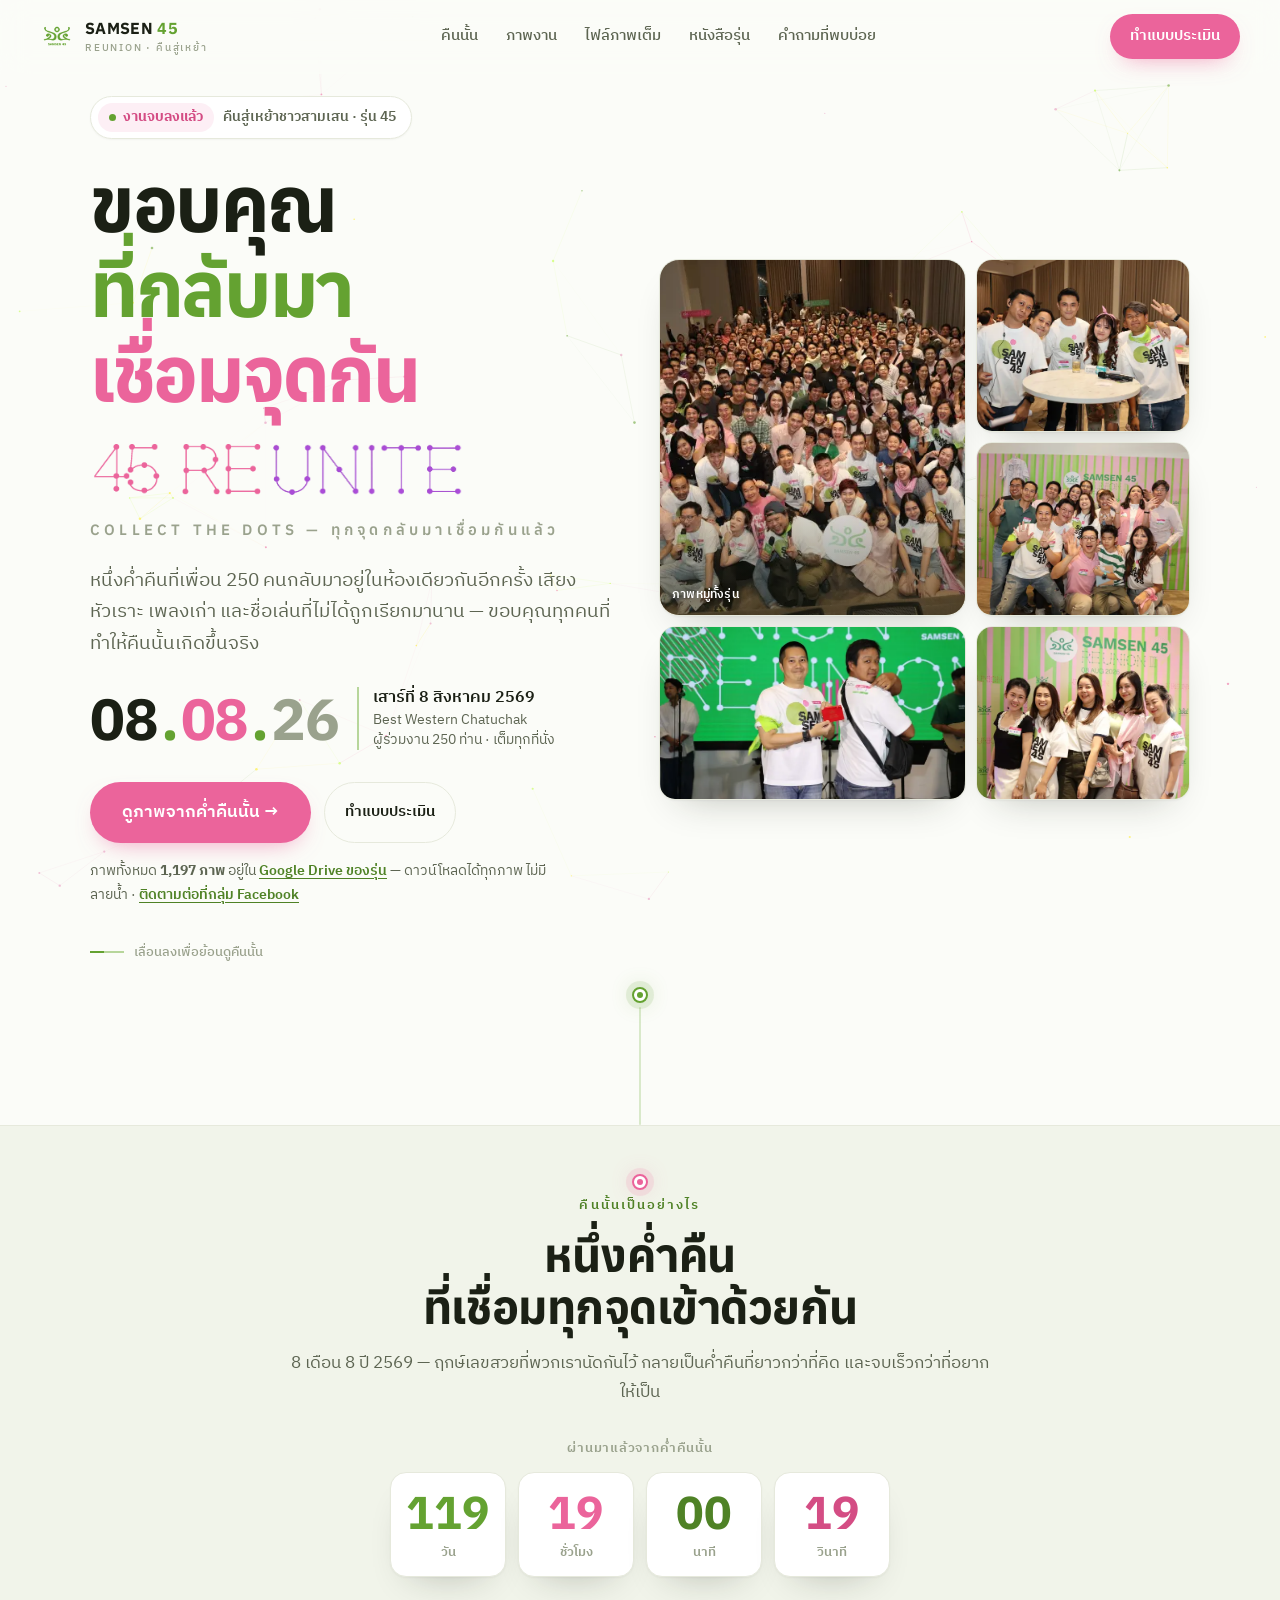
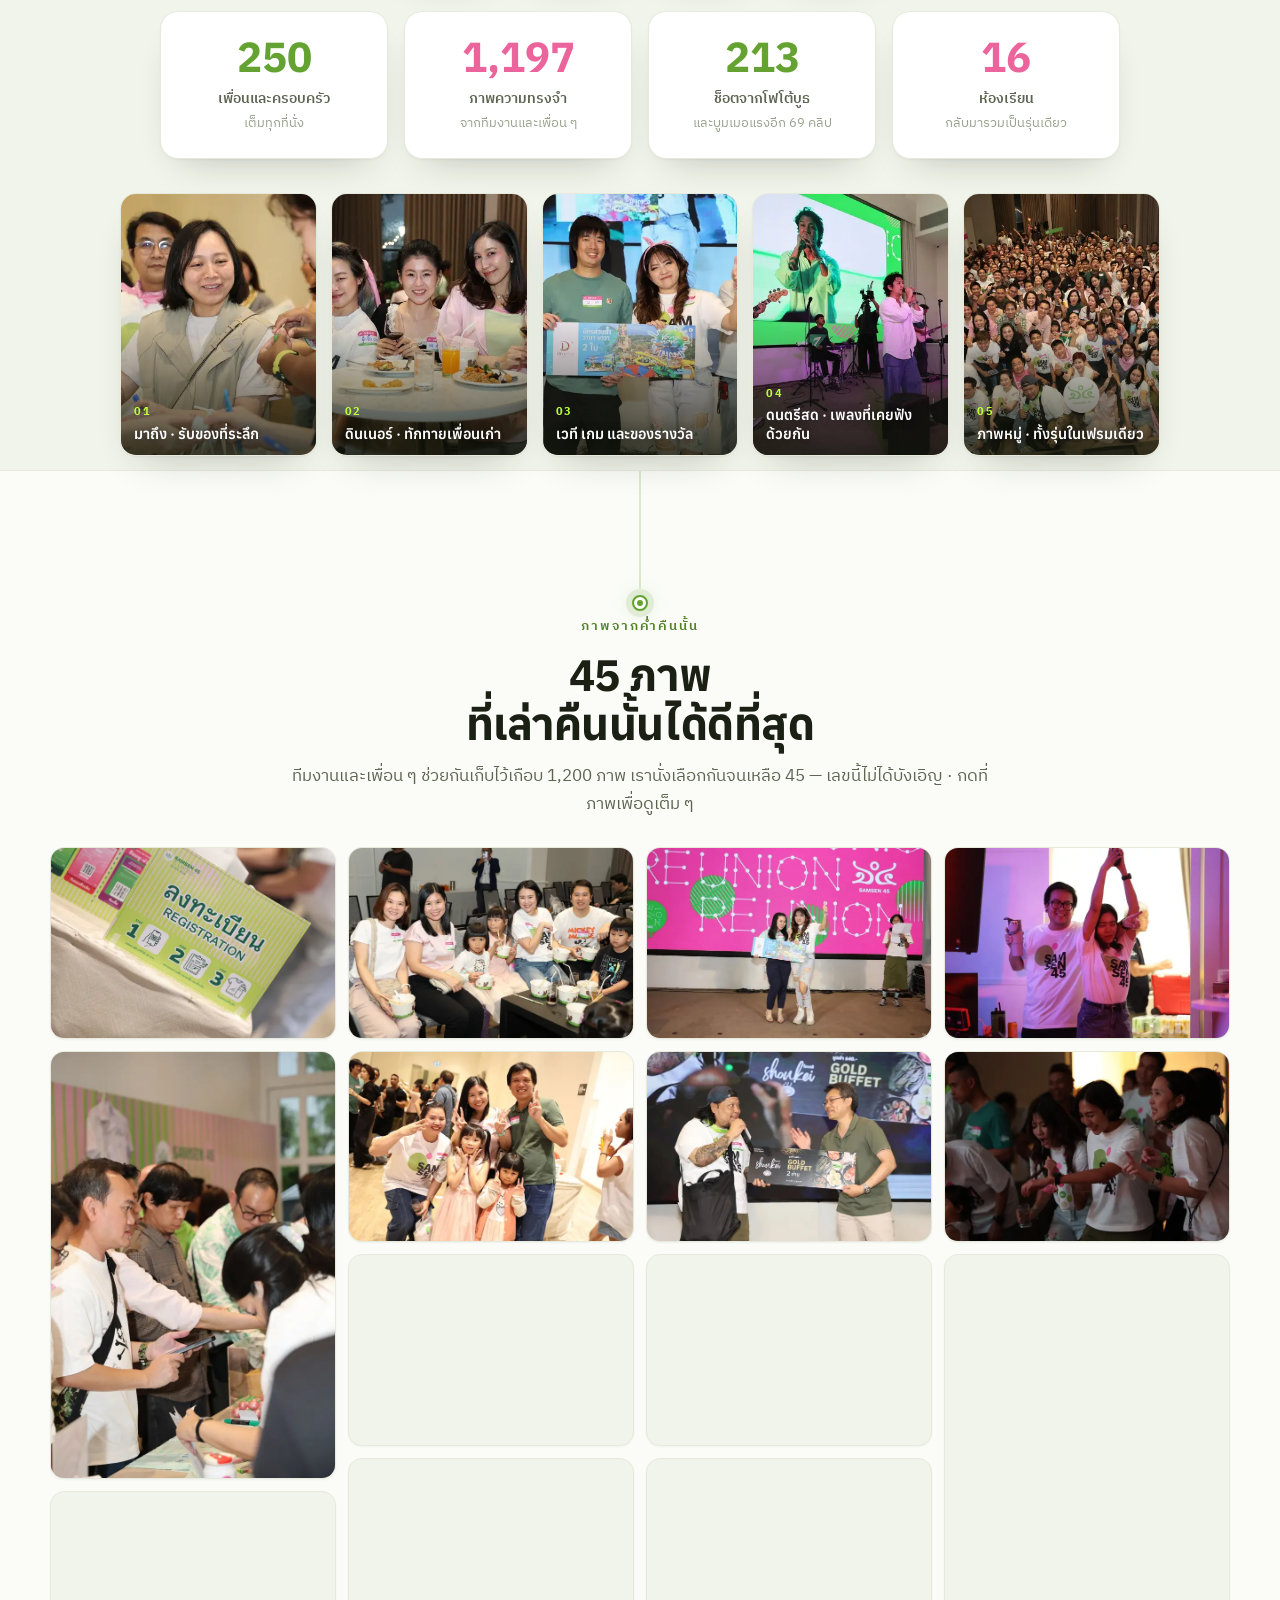
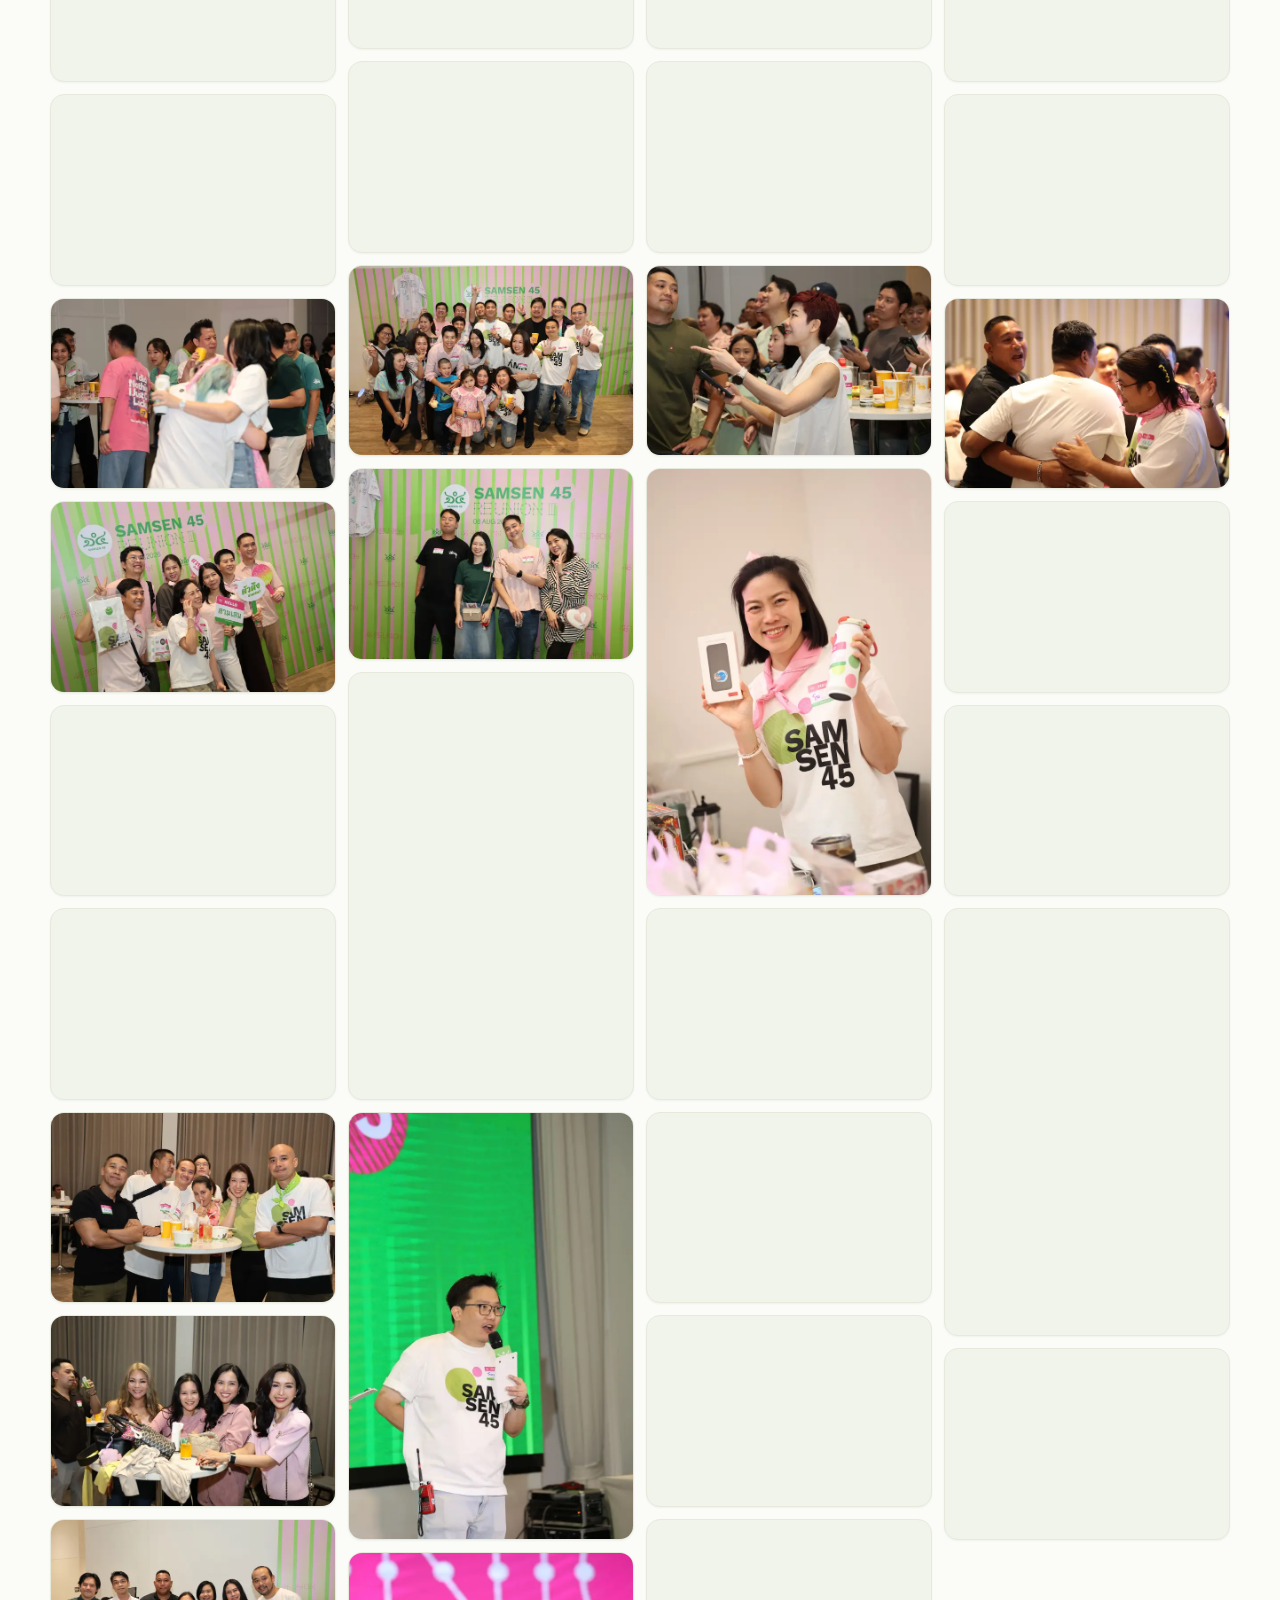
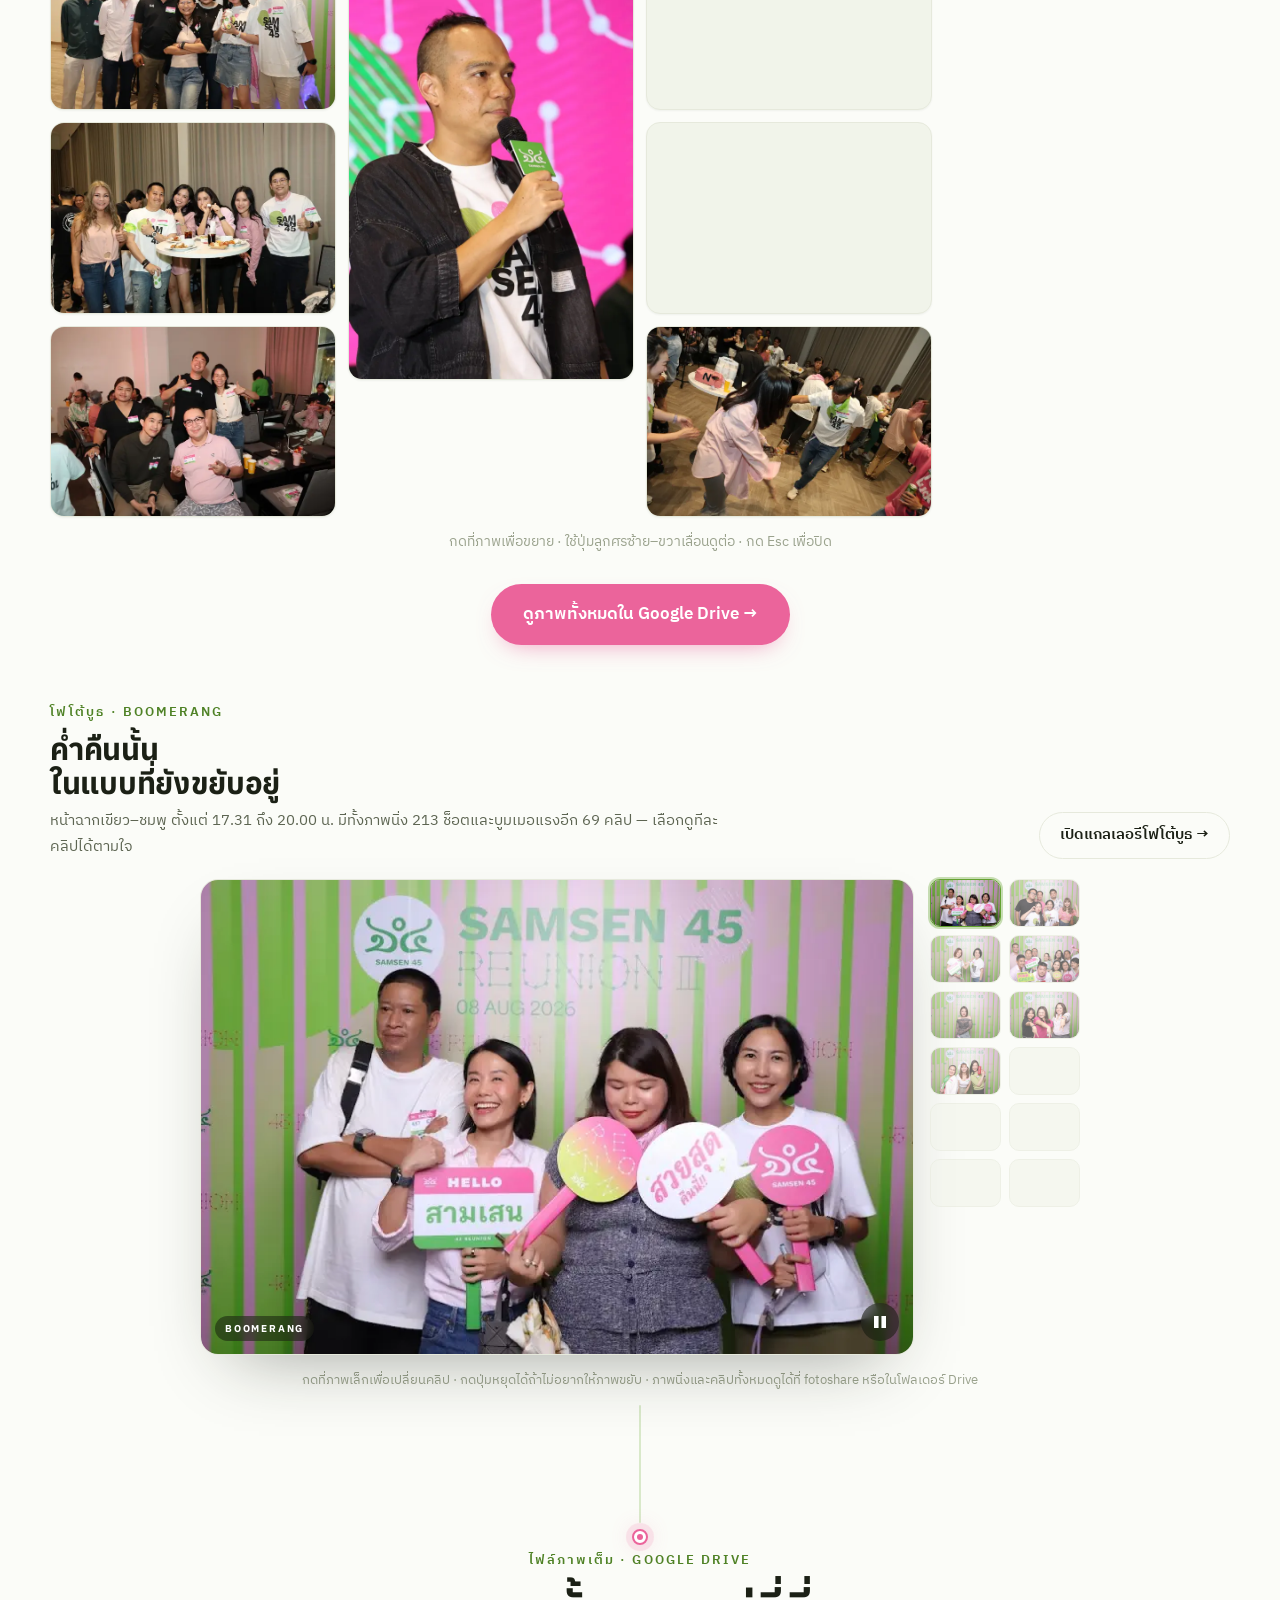
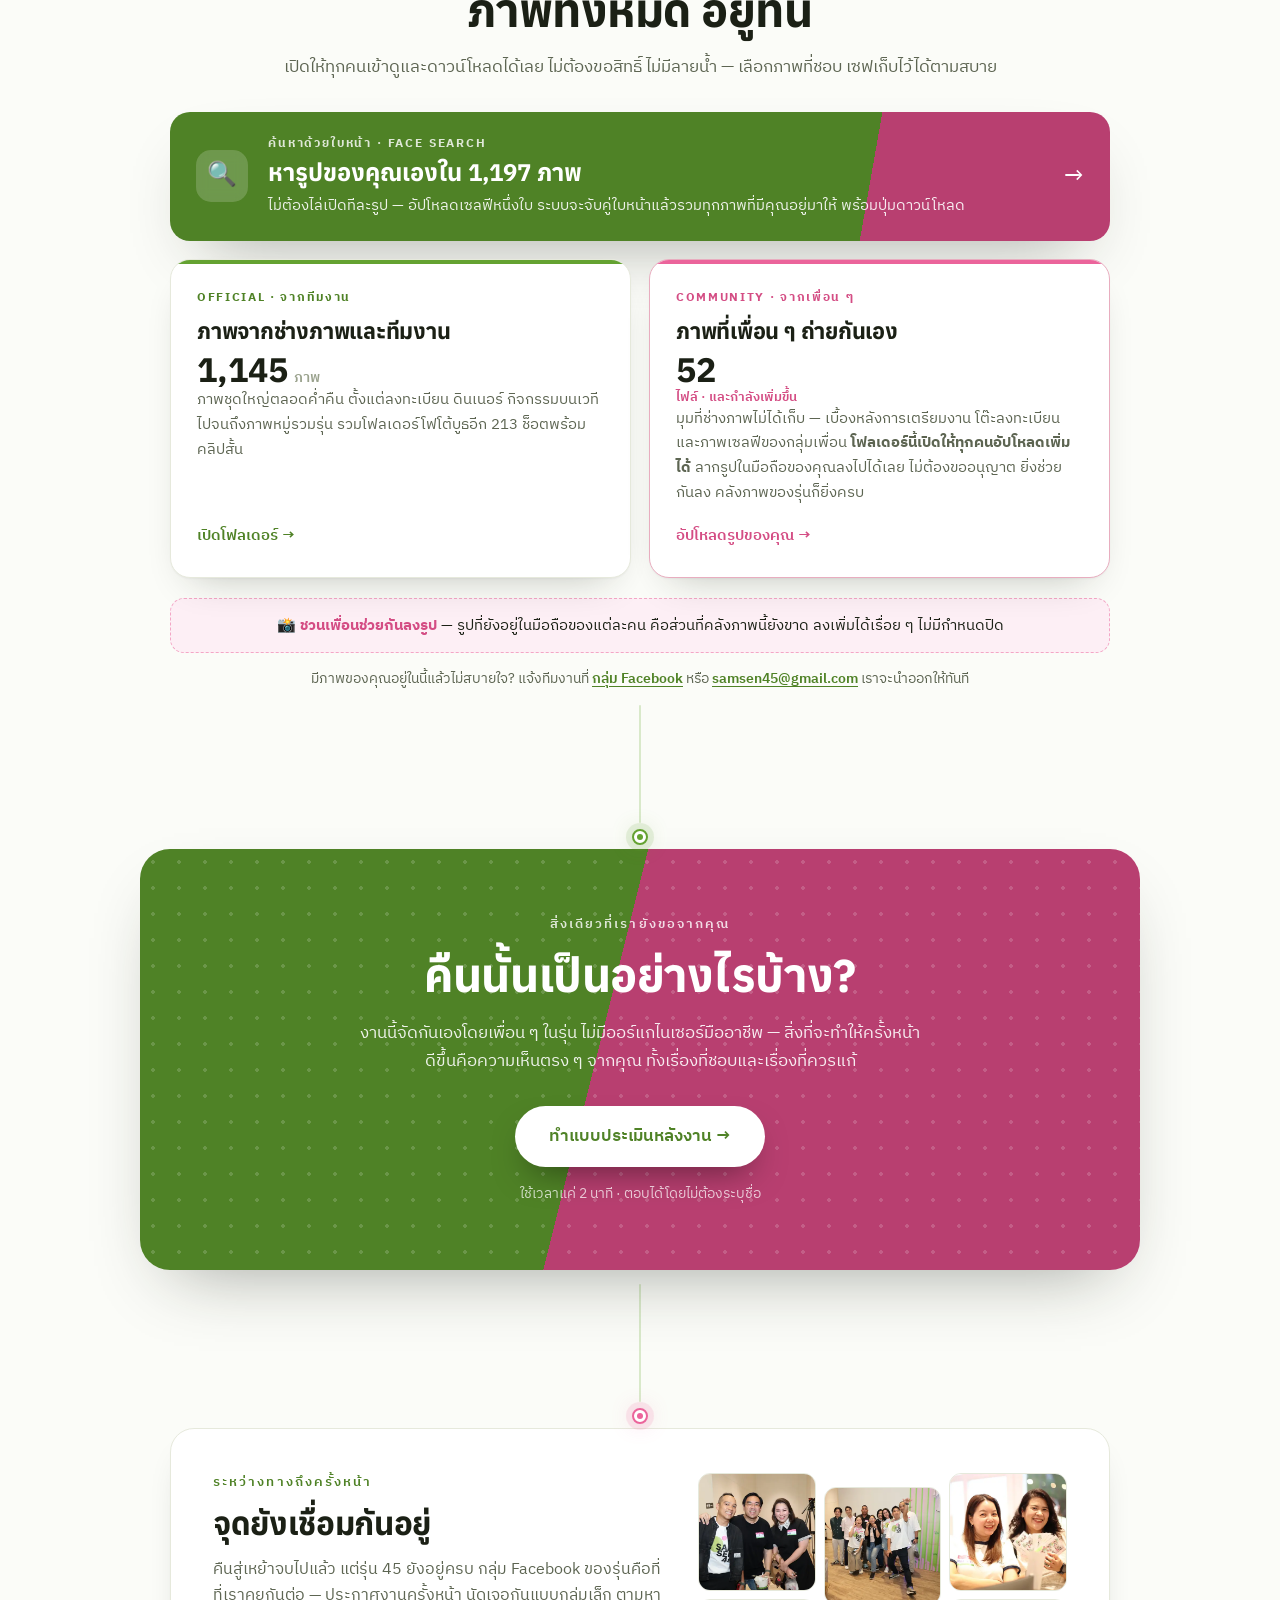
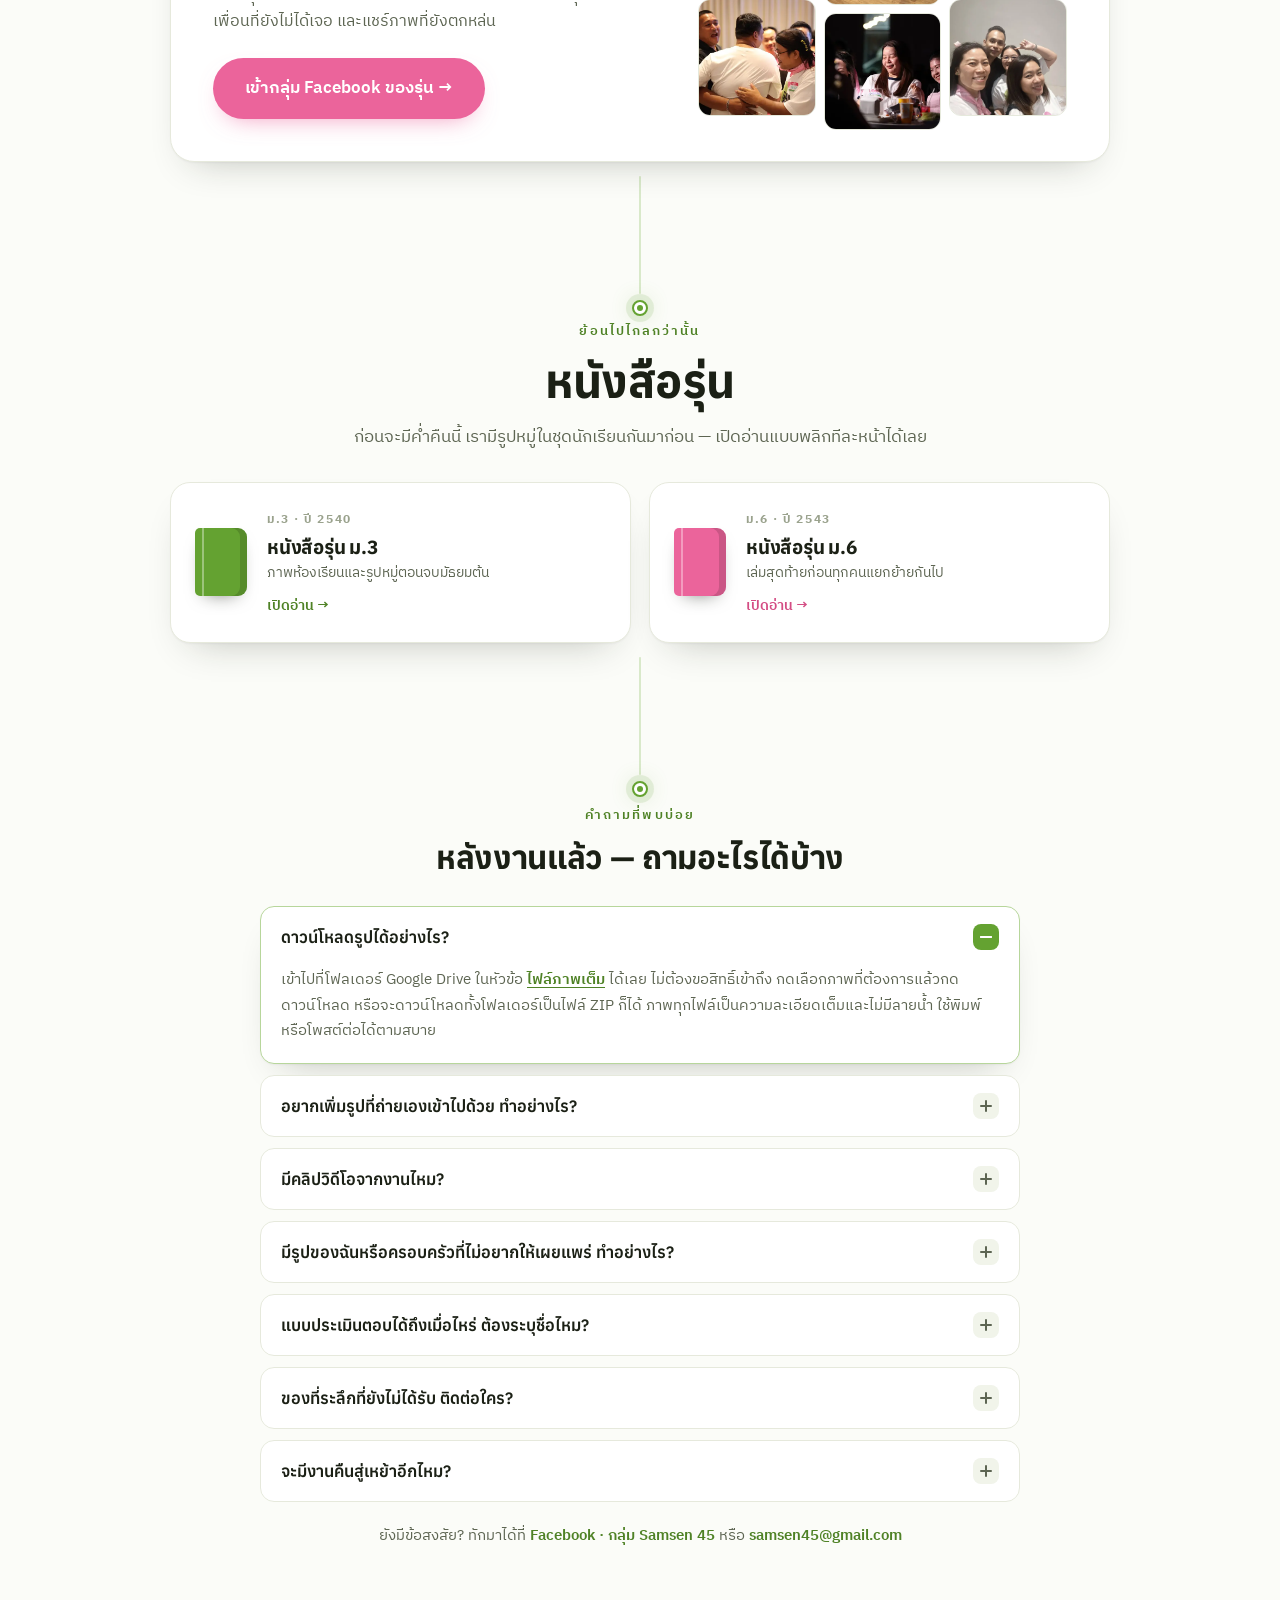
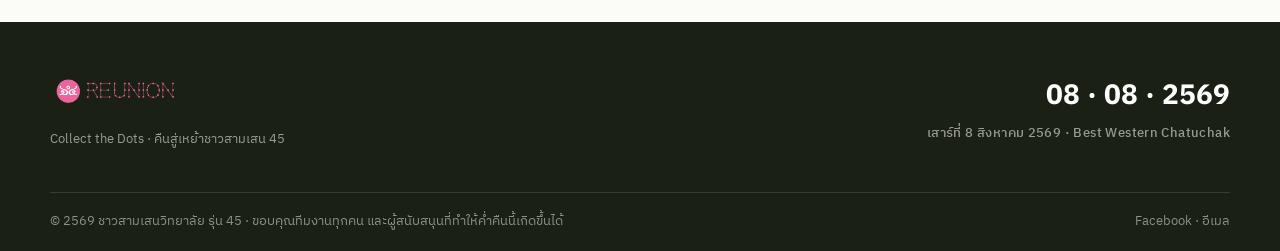
==== commit 81d4d5f5: "Replace five gallery photos on organiser feedback - Opening frame is the REGISTRATION sign rather th" ====
--- a/public/index.html
+++ b/public/index.html
@@ -29,9 +29,9 @@
 <link rel="preconnect" href="https://fonts.gstatic.com" crossorigin />
 <link href="https://fonts.googleapis.com/css2?family=Anuphan:wght@400;500;600;700&family=IBM+Plex+Sans+Thai:wght@400;500;600&family=Kanit:wght@500;600;700&display=swap" rel="stylesheet" />
 <link rel="preload" as="image" href="assets/gallery/thumb/n32.webp" />
-<link rel="stylesheet" href="styles.css?v=20260810a" />
-<link rel="stylesheet" href="styles2.css?v=20260810a" />
-<link rel="stylesheet" href="styles3.css?v=20260810a" />
+<link rel="stylesheet" href="styles.css?v=20260810b" />
+<link rel="stylesheet" href="styles2.css?v=20260810b" />
+<link rel="stylesheet" href="styles3.css?v=20260810b" />
 <!-- Firebase -->
 <script type="module">
   import { initializeApp } from "https://www.gstatic.com/firebasejs/12.14.0/firebase-app.js";
@@ -181,7 +181,7 @@
         <p>ทีมงานและเพื่อน ๆ ช่วยกันเก็บไว้เกือบ 1,200 ภาพ เรานั่งเลือกกันจนเหลือ 45 — เลขนี้ไม่ได้บังเอิญ · กดที่ภาพเพื่อดูเต็ม ๆ</p>
       </div>
       <div class="masonry reveal" id="masonry">
-          <button class="shot" data-full="assets/gallery/full/g00.webp" data-i="0" aria-label="ขยายภาพที่ 1 จาก 45"><img src="assets/gallery/thumb/g00.webp" width="640" height="853" alt="ภาพบรรยากาศงานคืนสู่เหย้าชาวสามเสน 45 · 8 สิงหาคม 2569" loading="lazy" decoding="async" /></button>
+          <button class="shot" data-full="assets/gallery/full/g00.webp" data-i="0" aria-label="ขยายภาพที่ 1 จาก 45"><img src="assets/gallery/thumb/g00.webp" width="640" height="427" alt="ภาพบรรยากาศงานคืนสู่เหย้าชาวสามเสน 45 · 8 สิงหาคม 2569" loading="lazy" decoding="async" /></button>
           <button class="shot" data-full="assets/gallery/full/g01.webp" data-i="1" aria-label="ขยายภาพที่ 2 จาก 45"><img src="assets/gallery/thumb/g01.webp" width="640" height="960" alt="ภาพบรรยากาศงานคืนสู่เหย้าชาวสามเสน 45 · 8 สิงหาคม 2569" loading="lazy" decoding="async" /></button>
           <button class="shot" data-full="assets/gallery/full/g02.webp" data-i="2" aria-label="ขยายภาพที่ 3 จาก 45"><img src="assets/gallery/thumb/g02.webp" width="640" height="427" alt="ภาพบรรยากาศงานคืนสู่เหย้าชาวสามเสน 45 · 8 สิงหาคม 2569" loading="lazy" decoding="async" /></button>
           <button class="shot" data-full="assets/gallery/full/g03.webp" data-i="3" aria-label="ขยายภาพที่ 4 จาก 45"><img src="assets/gallery/thumb/g03.webp" width="640" height="427" alt="ภาพบรรยากาศงานคืนสู่เหย้าชาวสามเสน 45 · 8 สิงหาคม 2569" loading="lazy" decoding="async" /></button>
@@ -194,7 +194,7 @@
           <button class="shot" data-full="assets/gallery/full/g10.webp" data-i="10" aria-label="ขยายภาพที่ 11 จาก 45"><img src="assets/gallery/thumb/g10.webp" width="640" height="427" alt="ภาพบรรยากาศงานคืนสู่เหย้าชาวสามเสน 45 · 8 สิงหาคม 2569" loading="lazy" decoding="async" /></button>
           <button class="shot" data-full="assets/gallery/full/g11.webp" data-i="11" aria-label="ขยายภาพที่ 12 จาก 45"><img src="assets/gallery/thumb/g11.webp" width="640" height="427" alt="ภาพบรรยากาศงานคืนสู่เหย้าชาวสามเสน 45 · 8 สิงหาคม 2569" loading="lazy" decoding="async" /></button>
           <button class="shot" data-full="assets/gallery/full/g12.webp" data-i="12" aria-label="ขยายภาพที่ 13 จาก 45"><img src="assets/gallery/thumb/g12.webp" width="640" height="427" alt="ภาพบรรยากาศงานคืนสู่เหย้าชาวสามเสน 45 · 8 สิงหาคม 2569" loading="lazy" decoding="async" /></button>
-          <button class="shot" data-full="assets/gallery/full/g13.webp" data-i="13" aria-label="ขยายภาพที่ 14 จาก 45"><img src="assets/gallery/thumb/g13.webp" width="640" height="960" alt="ภาพบรรยากาศงานคืนสู่เหย้าชาวสามเสน 45 · 8 สิงหาคม 2569" loading="lazy" decoding="async" /></button>
+          <button class="shot" data-full="assets/gallery/full/g13.webp" data-i="13" aria-label="ขยายภาพที่ 14 จาก 45"><img src="assets/gallery/thumb/g13.webp" width="640" height="427" alt="ภาพบรรยากาศงานคืนสู่เหย้าชาวสามเสน 45 · 8 สิงหาคม 2569" loading="lazy" decoding="async" /></button>
           <button class="shot" data-full="assets/gallery/full/g14.webp" data-i="14" aria-label="ขยายภาพที่ 15 จาก 45"><img src="assets/gallery/thumb/g14.webp" width="640" height="427" alt="ภาพบรรยากาศงานคืนสู่เหย้าชาวสามเสน 45 · 8 สิงหาคม 2569" loading="lazy" decoding="async" /></button>
           <button class="shot" data-full="assets/gallery/full/g15.webp" data-i="15" aria-label="ขยายภาพที่ 16 จาก 45"><img src="assets/gallery/thumb/g15.webp" width="640" height="427" alt="ภาพบรรยากาศงานคืนสู่เหย้าชาวสามเสน 45 · 8 สิงหาคม 2569" loading="lazy" decoding="async" /></button>
           <button class="shot" data-full="assets/gallery/full/g16.webp" data-i="16" aria-label="ขยายภาพที่ 17 จาก 45"><img src="assets/gallery/thumb/g16.webp" width="640" height="427" alt="ภาพบรรยากาศงานคืนสู่เหย้าชาวสามเสน 45 · 8 สิงหาคม 2569" loading="lazy" decoding="async" /></button>
@@ -213,8 +213,8 @@
           <button class="shot" data-full="assets/gallery/full/g29.webp" data-i="29" aria-label="ขยายภาพที่ 30 จาก 45"><img src="assets/gallery/thumb/g29.webp" width="640" height="960" alt="ภาพบรรยากาศงานคืนสู่เหย้าชาวสามเสน 45 · 8 สิงหาคม 2569" loading="lazy" decoding="async" /></button>
           <button class="shot" data-full="assets/gallery/full/g30.webp" data-i="30" aria-label="ขยายภาพที่ 31 จาก 45"><img src="assets/gallery/thumb/g30.webp" width="640" height="427" alt="ภาพบรรยากาศงานคืนสู่เหย้าชาวสามเสน 45 · 8 สิงหาคม 2569" loading="lazy" decoding="async" /></button>
           <button class="shot" data-full="assets/gallery/full/g31.webp" data-i="31" aria-label="ขยายภาพที่ 32 จาก 45"><img src="assets/gallery/thumb/g31.webp" width="640" height="427" alt="ภาพบรรยากาศงานคืนสู่เหย้าชาวสามเสน 45 · 8 สิงหาคม 2569" loading="lazy" decoding="async" /></button>
-          <button class="shot" data-full="assets/gallery/full/g32.webp" data-i="32" aria-label="ขยายภาพที่ 33 จาก 45"><img src="assets/gallery/thumb/g32.webp" width="640" height="960" alt="ภาพบรรยากาศงานคืนสู่เหย้าชาวสามเสน 45 · 8 สิงหาคม 2569" loading="lazy" decoding="async" /></button>
-          <button class="shot" data-full="assets/gallery/full/g33.webp" data-i="33" aria-label="ขยายภาพที่ 34 จาก 45"><img src="assets/gallery/thumb/g33.webp" width="640" height="960" alt="ภาพบรรยากาศงานคืนสู่เหย้าชาวสามเสน 45 · 8 สิงหาคม 2569" loading="lazy" decoding="async" /></button>
+          <button class="shot" data-full="assets/gallery/full/g32.webp" data-i="32" aria-label="ขยายภาพที่ 33 จาก 45"><img src="assets/gallery/thumb/g32.webp" width="640" height="427" alt="ภาพบรรยากาศงานคืนสู่เหย้าชาวสามเสน 45 · 8 สิงหาคม 2569" loading="lazy" decoding="async" /></button>
+          <button class="shot" data-full="assets/gallery/full/g33.webp" data-i="33" aria-label="ขยายภาพที่ 34 จาก 45"><img src="assets/gallery/thumb/g33.webp" width="640" height="427" alt="ภาพบรรยากาศงานคืนสู่เหย้าชาวสามเสน 45 · 8 สิงหาคม 2569" loading="lazy" decoding="async" /></button>
           <button class="shot" data-full="assets/gallery/full/g34.webp" data-i="34" aria-label="ขยายภาพที่ 35 จาก 45"><img src="assets/gallery/thumb/g34.webp" width="640" height="427" alt="ภาพบรรยากาศงานคืนสู่เหย้าชาวสามเสน 45 · 8 สิงหาคม 2569" loading="lazy" decoding="async" /></button>
           <button class="shot" data-full="assets/gallery/full/g35.webp" data-i="35" aria-label="ขยายภาพที่ 36 จาก 45"><img src="assets/gallery/thumb/g35.webp" width="640" height="427" alt="ภาพบรรยากาศงานคืนสู่เหย้าชาวสามเสน 45 · 8 สิงหาคม 2569" loading="lazy" decoding="async" /></button>
           <button class="shot" data-full="assets/gallery/full/g36.webp" data-i="36" aria-label="ขยายภาพที่ 37 จาก 45"><img src="assets/gallery/thumb/g36.webp" width="640" height="427" alt="ภาพบรรยากาศงานคืนสู่เหย้าชาวสามเสน 45 · 8 สิงหาคม 2569" loading="lazy" decoding="async" /></button>
@@ -479,8 +479,8 @@
   </div>
 </aside>
 
-<script src="app.js?v=20260810a"></script>
-<script src="tweaks.js?v=20260810a"></script>
+<script src="app.js?v=20260810b"></script>
+<script src="tweaks.js?v=20260810b"></script>
 
 <template id="__bundler_thumbnail" data-bg-color="#64A231">
   <svg viewBox="0 0 1200 800" xmlns="http://www.w3.org/2000/svg">
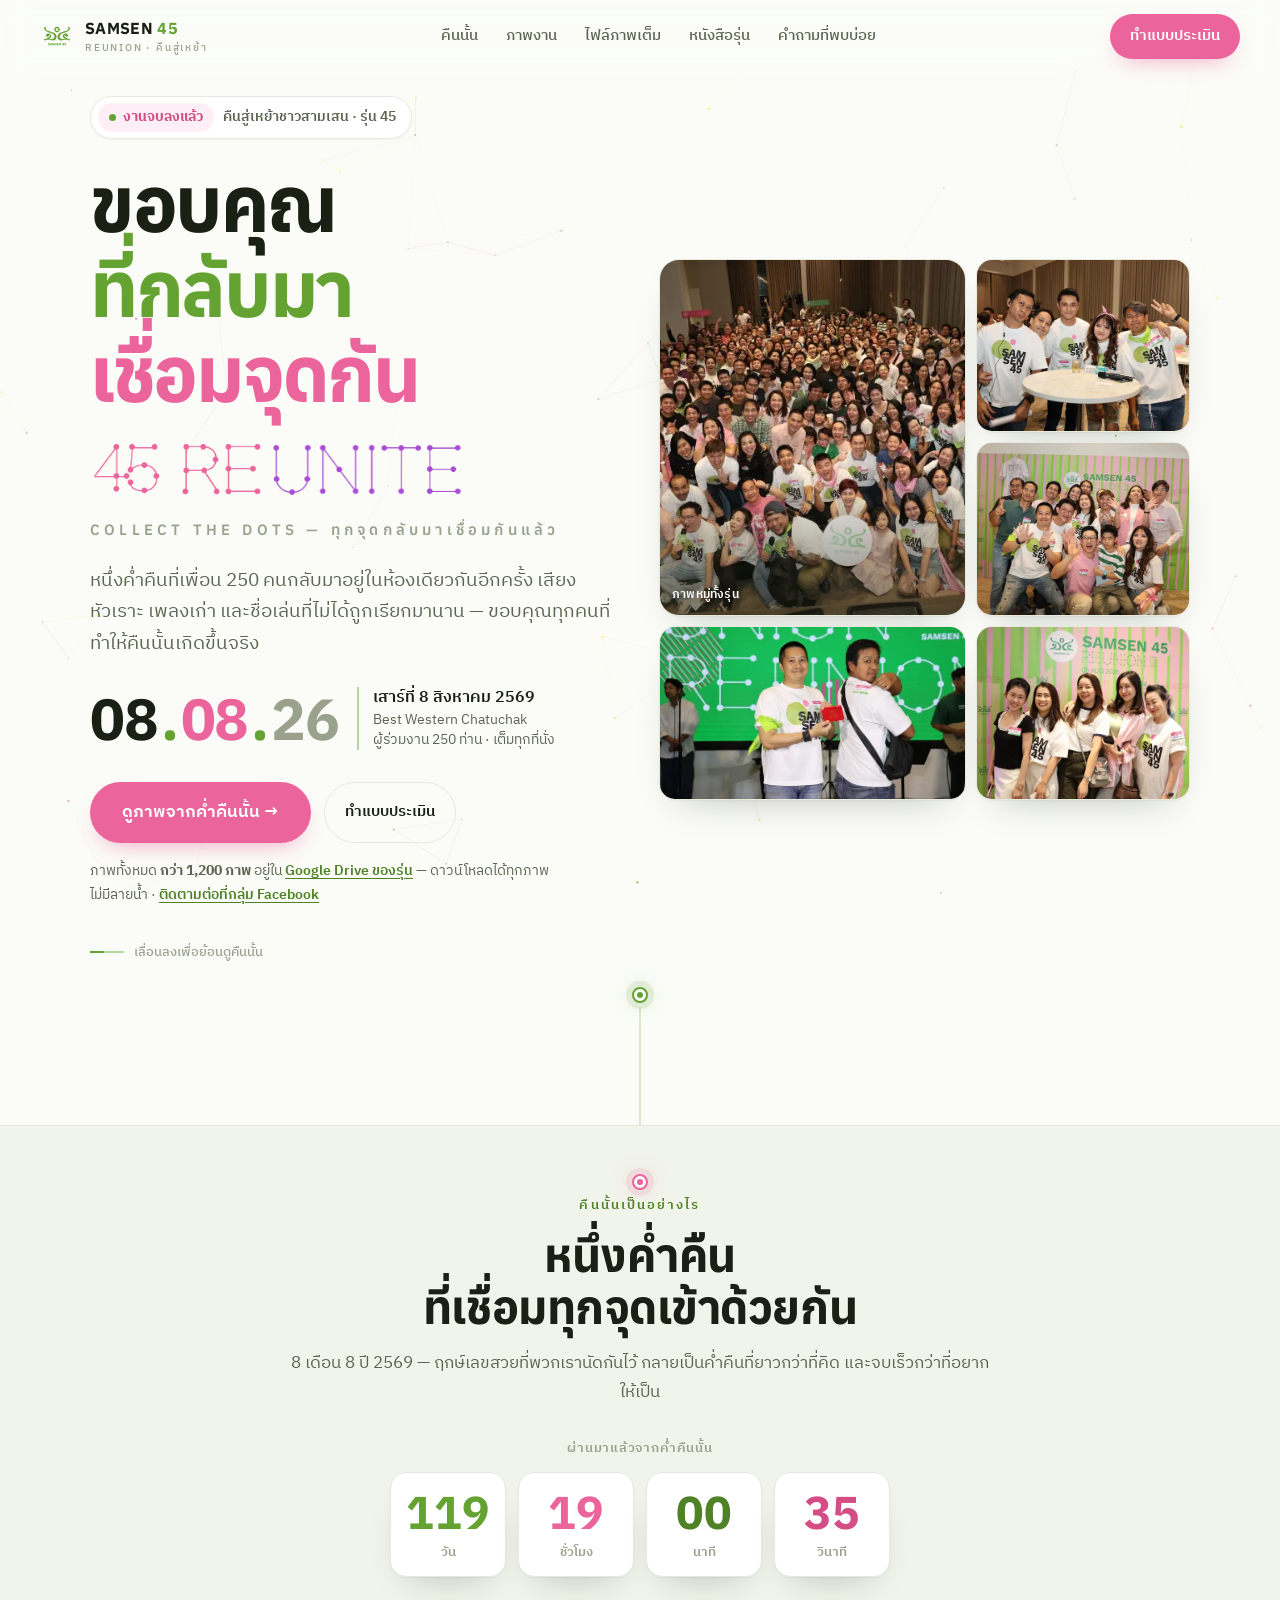
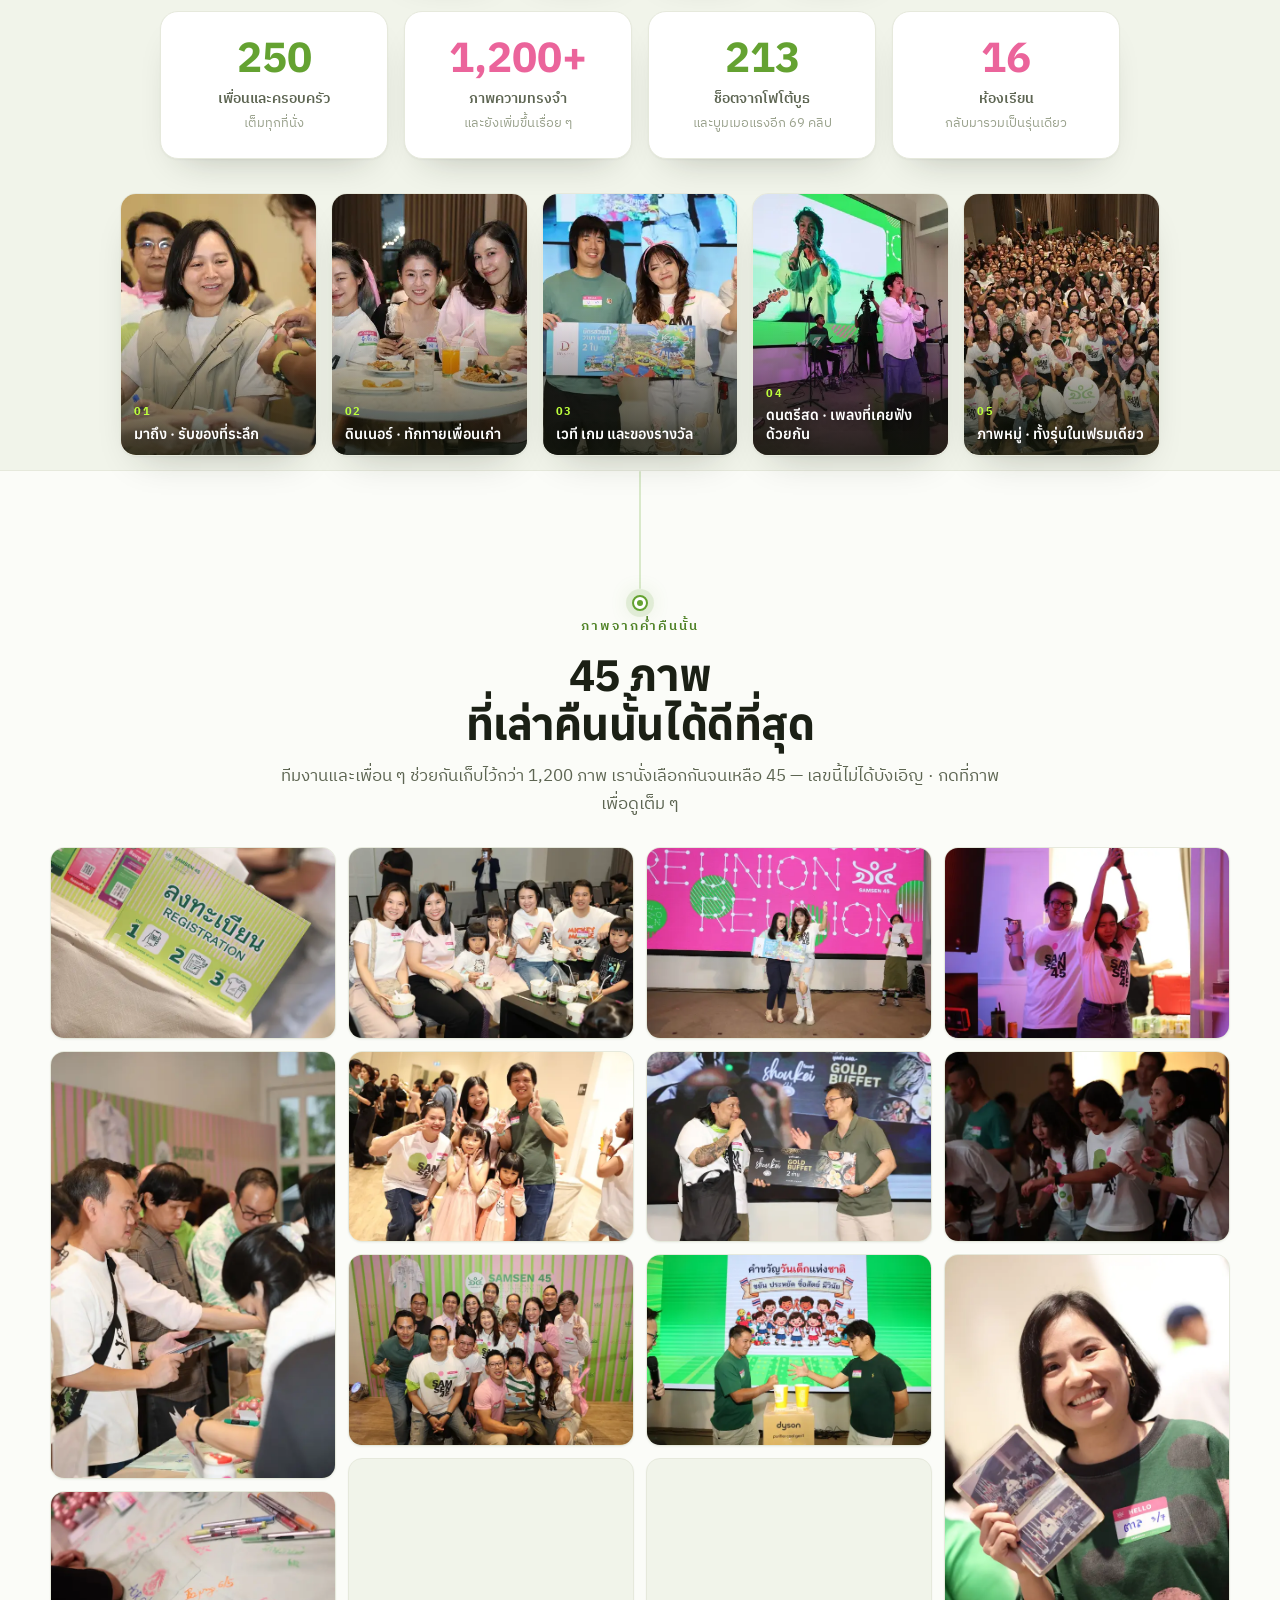
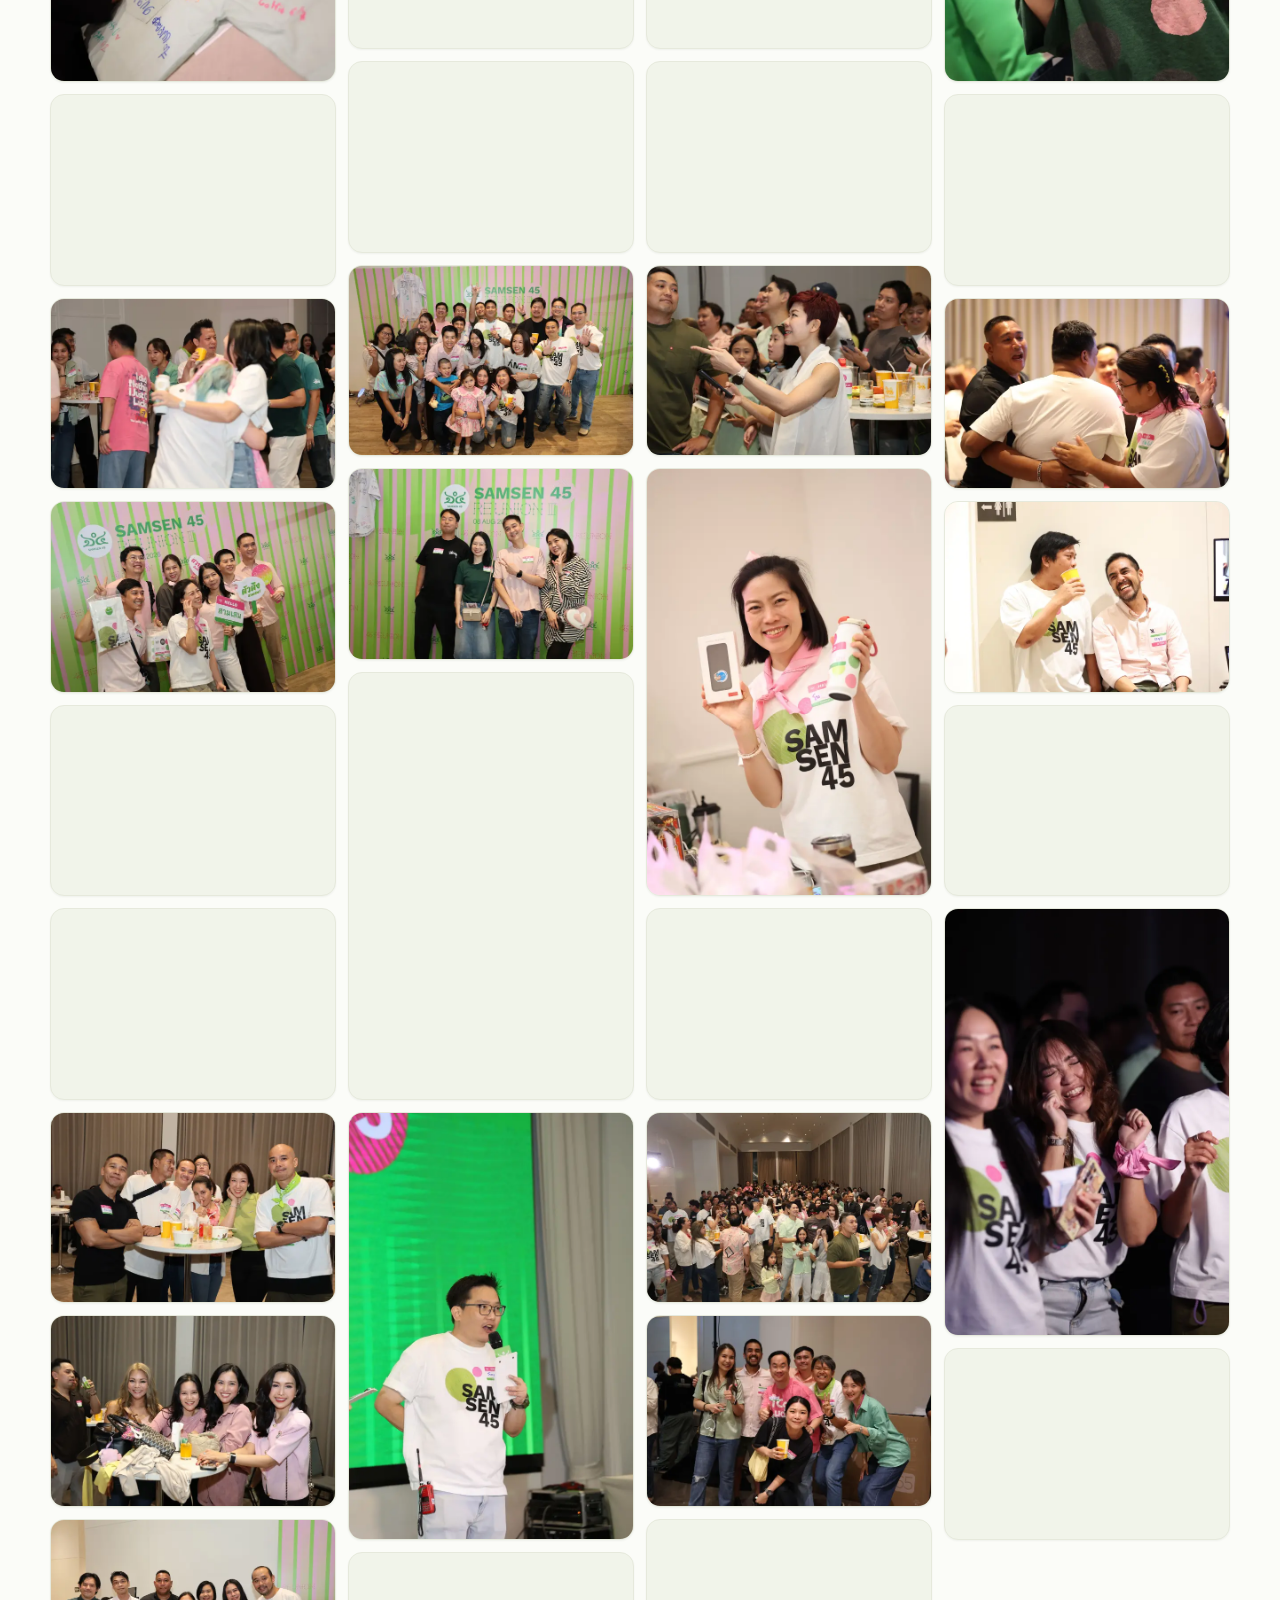
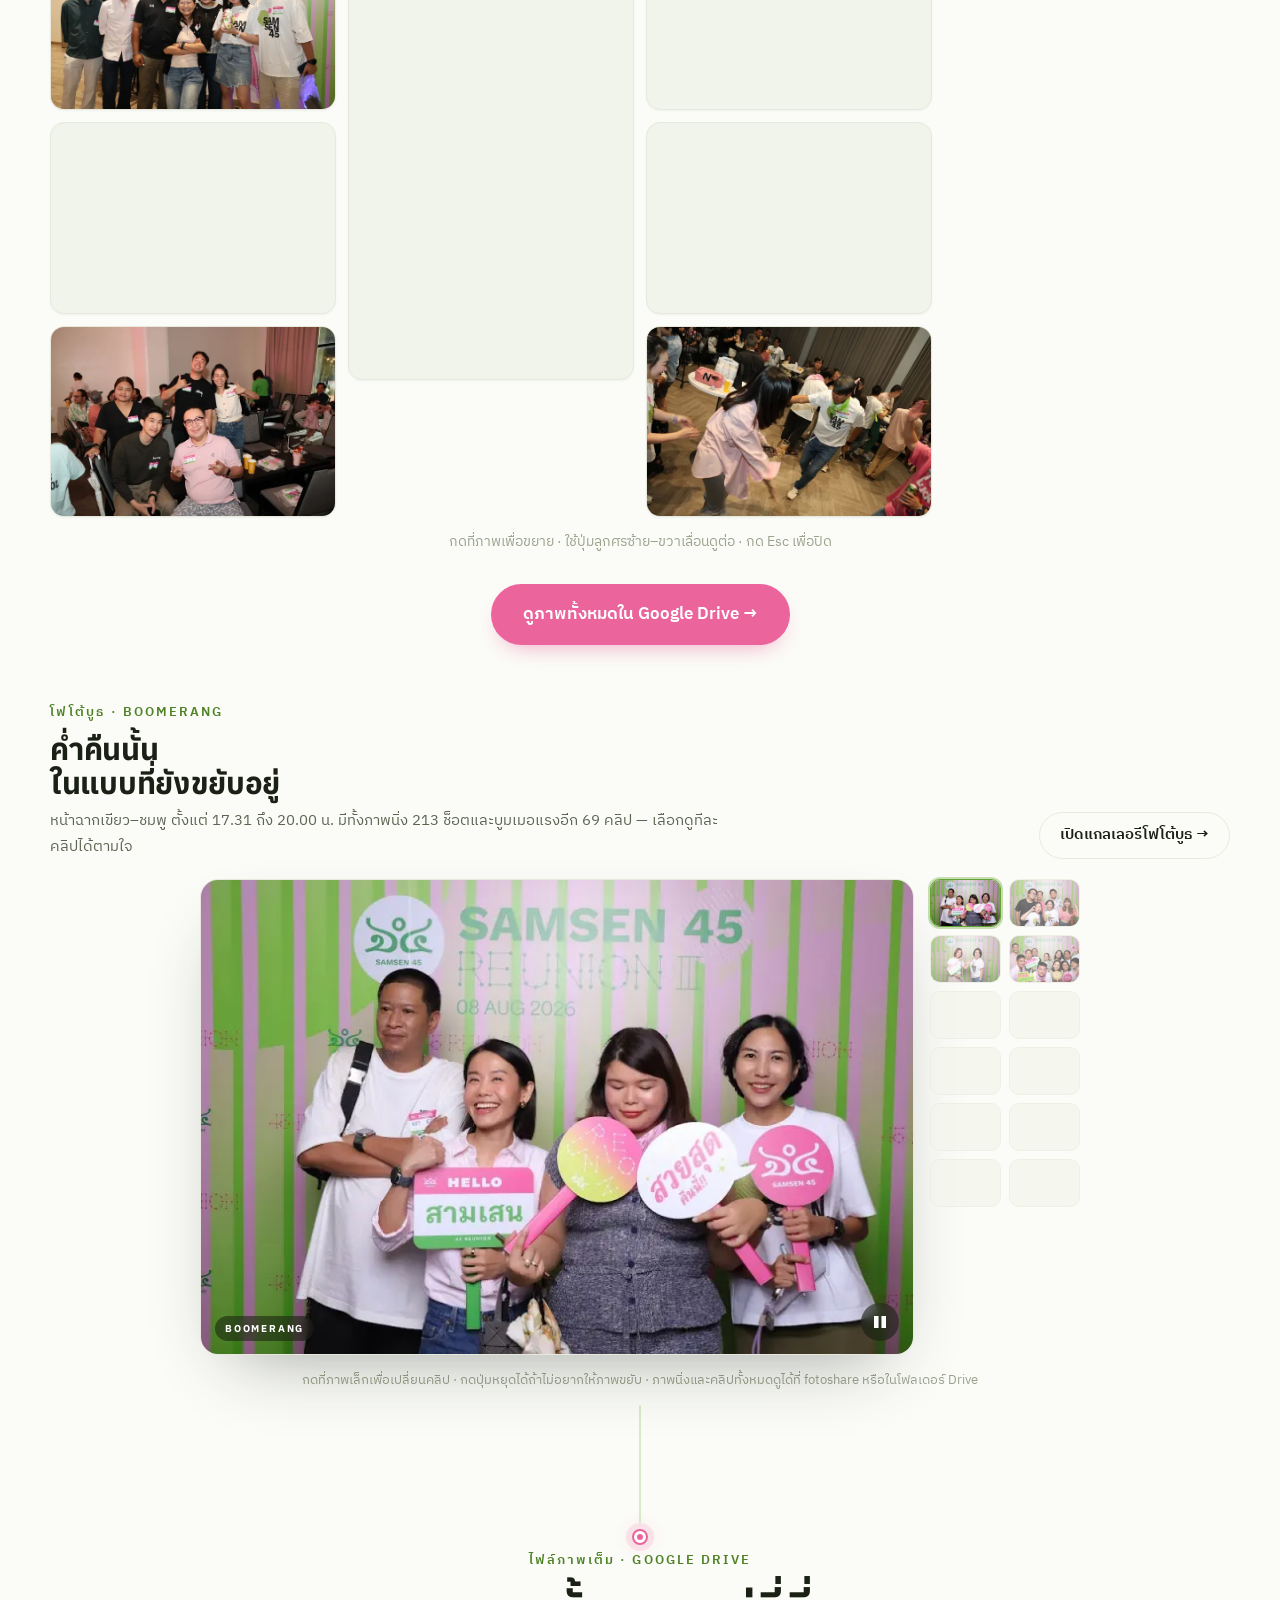
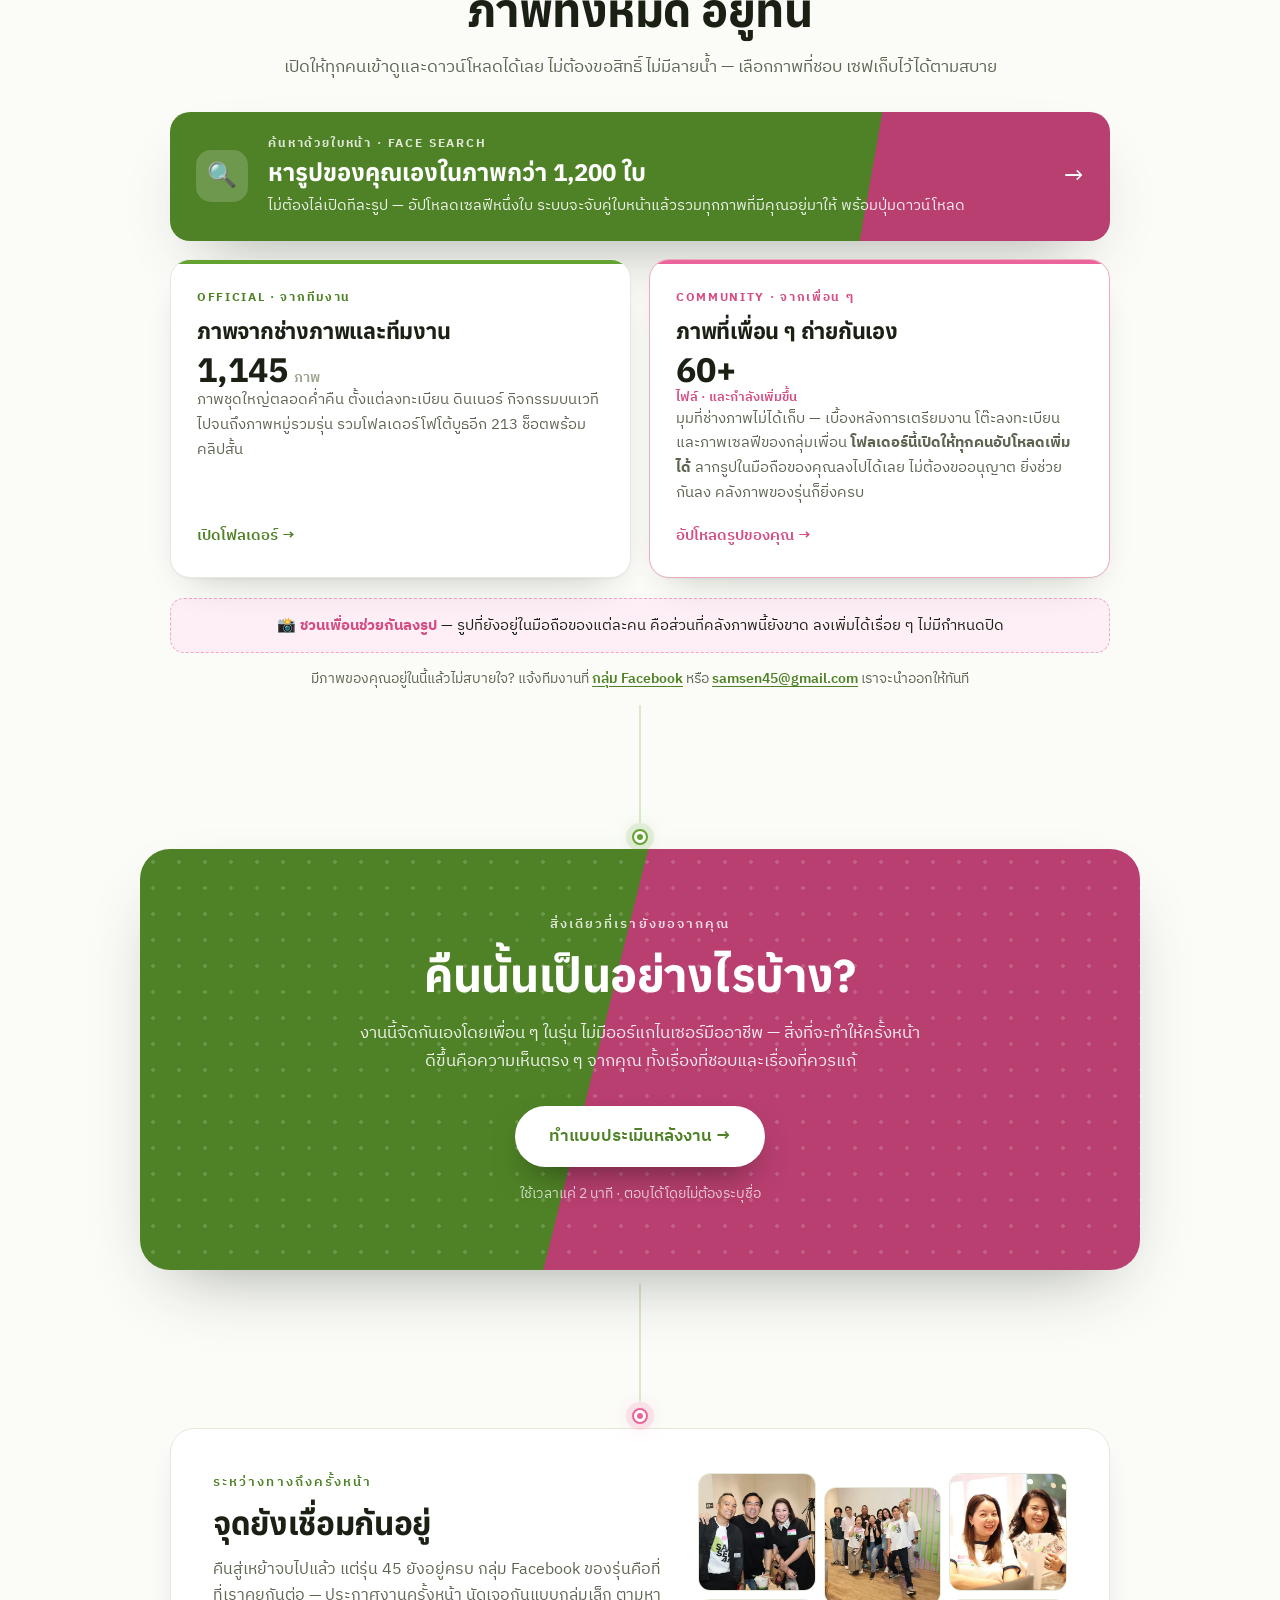
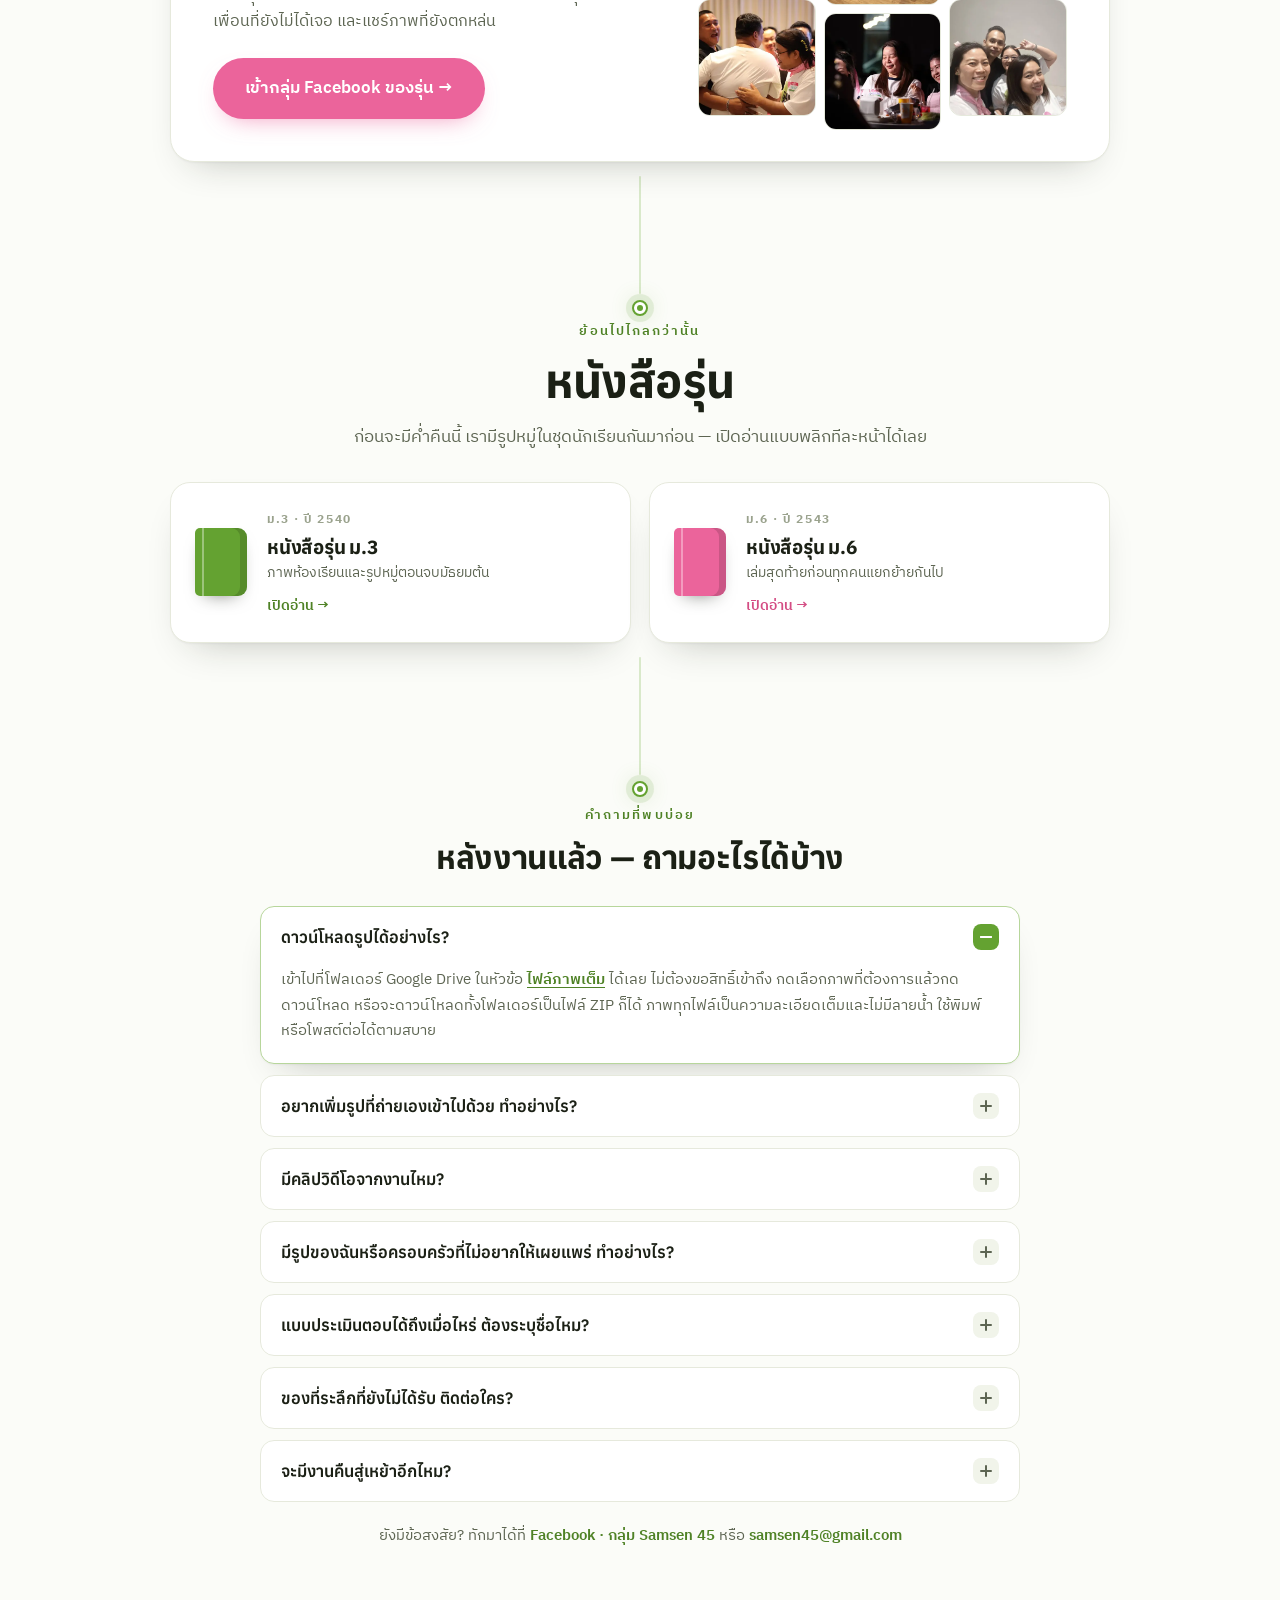
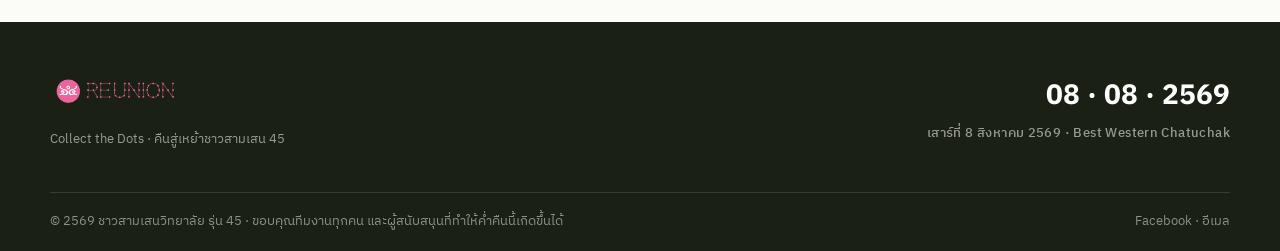
==== commit e0532646: "Stop publishing an exact photo total The count was wrong twice over. It counted a .MOV as a photo, a" ====
--- a/public/index.html
+++ b/public/index.html
@@ -4,13 +4,13 @@
 <meta charset="UTF-8" />
 <meta name="viewport" content="width=device-width, initial-scale=1.0" />
 <title>SAMSEN 45 · คืนสู่เหย้า — ขอบคุณที่กลับมาเชื่อมจุดกัน · 08.08.2569</title>
-<meta name="description" content="ภาพและความทรงจำจากงานคืนสู่เหย้าชาวสามเสน รุ่น 45 — Collect the Dots · เสาร์ที่ 8 สิงหาคม 2569 ณ Best Western Chatuchak · ภาพทั้งหมด 1,197 ภาพ และแบบประเมินหลังงาน" />
+<meta name="description" content="ภาพและความทรงจำจากงานคืนสู่เหย้าชาวสามเสน รุ่น 45 — Collect the Dots · เสาร์ที่ 8 สิงหาคม 2569 ณ Best Western Chatuchak · ภาพทั้งหมดกว่า 1,200 ภาพ และแบบประเมินหลังงาน" />
 <meta name="theme-color" content="#64A231" />
 <link rel="canonical" href="https://samsen45.com/" />
 <meta property="og:type" content="website" />
 <meta property="og:site_name" content="Samsen 45 Reunion" />
 <meta property="og:title" content="ขอบคุณที่กลับมาเชื่อมจุดกัน · SAMSEN 45 คืนสู่เหย้า" />
-<meta property="og:description" content="ภาพและความทรงจำจากค่ำคืน 8 สิงหาคม 2569 — เพื่อน 250 คน หนึ่งค่ำคืน 1,197 ภาพ" />
+<meta property="og:description" content="ภาพและความทรงจำจากค่ำคืน 8 สิงหาคม 2569 — เพื่อน 250 คน หนึ่งค่ำคืน กว่า 1,200 ภาพ" />
 <meta property="og:image" content="https://samsen45.com/assets/gallery/full/n32.webp" />
 <meta property="og:locale" content="th_TH" />
 <meta name="twitter:card" content="summary_large_image" />
@@ -29,9 +29,9 @@
 <link rel="preconnect" href="https://fonts.gstatic.com" crossorigin />
 <link href="https://fonts.googleapis.com/css2?family=Anuphan:wght@400;500;600;700&family=IBM+Plex+Sans+Thai:wght@400;500;600&family=Kanit:wght@500;600;700&display=swap" rel="stylesheet" />
 <link rel="preload" as="image" href="assets/gallery/thumb/n32.webp" />
-<link rel="stylesheet" href="styles.css?v=20260810b" />
-<link rel="stylesheet" href="styles2.css?v=20260810b" />
-<link rel="stylesheet" href="styles3.css?v=20260810b" />
+<link rel="stylesheet" href="styles.css?v=20260810c" />
+<link rel="stylesheet" href="styles2.css?v=20260810c" />
+<link rel="stylesheet" href="styles3.css?v=20260810c" />
 <!-- Firebase -->
 <script type="module">
   import { initializeApp } from "https://www.gstatic.com/firebasejs/12.14.0/firebase-app.js";
@@ -117,7 +117,7 @@
           <a href="#gallery" class="btn btn-cta btn-lg">ดูภาพจากค่ำคืนนั้น →</a>
           <a href="https://forms.gle/bqeEbEQCnCTLVfBS6" target="_blank" rel="noopener" class="btn btn-ghost btn-lg survey-trigger">ทำแบบประเมิน</a>
         </div>
-        <p class="hero-note">ภาพทั้งหมด <b>1,197 ภาพ</b> อยู่ใน <a href="#photos">Google Drive ของรุ่น</a> — ดาวน์โหลดได้ทุกภาพ ไม่มีลายน้ำ · <a href="https://www.facebook.com/groups/samsen45" target="_blank" rel="noopener" class="fb-trigger">ติดตามต่อที่กลุ่ม Facebook</a></p>
+        <p class="hero-note">ภาพทั้งหมด <b>กว่า 1,200 ภาพ</b> อยู่ใน <a href="#photos">Google Drive ของรุ่น</a> — ดาวน์โหลดได้ทุกภาพ ไม่มีลายน้ำ · <a href="https://www.facebook.com/groups/samsen45" target="_blank" rel="noopener" class="fb-trigger">ติดตามต่อที่กลุ่ม Facebook</a></p>
         <div class="scrollcue"><span class="ln"></span> เลื่อนลงเพื่อย้อนดูคืนนั้น</div>
       </div>
       <div class="hero-media reveal">
@@ -155,7 +155,7 @@
       </div>
       <div class="statrow reveal">
         <div class="stat"><div class="n">250</div><div class="k">เพื่อนและครอบครัว</div><div class="s">เต็มทุกที่นั่ง</div></div>
-        <div class="stat"><div class="n">1,197</div><div class="k">ภาพความทรงจำ</div><div class="s">จากทีมงานและเพื่อน ๆ</div></div>
+        <div class="stat"><div class="n">1,200+</div><div class="k">ภาพความทรงจำ</div><div class="s">และยังเพิ่มขึ้นเรื่อย ๆ</div></div>
         <div class="stat"><div class="n">213</div><div class="k">ช็อตจากโฟโต้บูธ</div><div class="s">และบูมเมอแรงอีก 69 คลิป</div></div>
         <div class="stat"><div class="n">16</div><div class="k">ห้องเรียน</div><div class="s">กลับมารวมเป็นรุ่นเดียว</div></div>
       </div>
@@ -178,7 +178,7 @@
       <div class="gal-head reveal">
         <span class="eyebrow">ภาพจากค่ำคืนนั้น</span>
         <h2>45 ภาพ<br />ที่เล่าคืนนั้นได้ดีที่สุด</h2>
-        <p>ทีมงานและเพื่อน ๆ ช่วยกันเก็บไว้เกือบ 1,200 ภาพ เรานั่งเลือกกันจนเหลือ 45 — เลขนี้ไม่ได้บังเอิญ · กดที่ภาพเพื่อดูเต็ม ๆ</p>
+        <p>ทีมงานและเพื่อน ๆ ช่วยกันเก็บไว้กว่า 1,200 ภาพ เรานั่งเลือกกันจนเหลือ 45 — เลขนี้ไม่ได้บังเอิญ · กดที่ภาพเพื่อดูเต็ม ๆ</p>
       </div>
       <div class="masonry reveal" id="masonry">
           <button class="shot" data-full="assets/gallery/full/g00.webp" data-i="0" aria-label="ขยายภาพที่ 1 จาก 45"><img src="assets/gallery/thumb/g00.webp" width="640" height="427" alt="ภาพบรรยากาศงานคืนสู่เหย้าชาวสามเสน 45 · 8 สิงหาคม 2569" loading="lazy" decoding="async" /></button>
@@ -285,7 +285,7 @@
         <span class="ff-ic" aria-hidden="true">🔍</span>
         <span class="ff-copy">
           <span class="ff-tag">ค้นหาด้วยใบหน้า · Face Search</span>
-          <b>หารูปของคุณเองใน 1,197 ภาพ</b>
+          <b>หารูปของคุณเองในภาพกว่า 1,200 ใบ</b>
           <span class="ff-sub">ไม่ต้องไล่เปิดทีละรูป — อัปโหลดเซลฟีหนึ่งใบ ระบบจะจับคู่ใบหน้าแล้วรวมทุกภาพที่มีคุณอยู่มาให้ พร้อมปุ่มดาวน์โหลด</span>
         </span>
         <span class="ff-go" aria-hidden="true">→</span>
@@ -301,7 +301,7 @@
         <div class="drive alt open">
           <span class="tier">Community · จากเพื่อน ๆ</span>
           <h3>ภาพที่เพื่อน ๆ ถ่ายกันเอง</h3>
-          <div class="n">52<small>ไฟล์ · และกำลังเพิ่มขึ้น</small></div>
+          <div class="n">60+<small>ไฟล์ · และกำลังเพิ่มขึ้น</small></div>
           <p>มุมที่ช่างภาพไม่ได้เก็บ — เบื้องหลังการเตรียมงาน โต๊ะลงทะเบียน และภาพเซลฟีของกลุ่มเพื่อน <b>โฟลเดอร์นี้เปิดให้ทุกคนอัปโหลดเพิ่มได้</b> ลากรูปในมือถือของคุณลงไปได้เลย ไม่ต้องขออนุญาต ยิ่งช่วยกันลง คลังภาพของรุ่นก็ยิ่งครบ</p>
           <a class="go photos-trigger" href="https://drive.google.com/drive/folders/1Y4AoabbdOMt3WMtiKc88Utb1kY4T9Ldm" target="_blank" rel="noopener">อัปโหลดรูปของคุณ →</a>
         </div>
@@ -479,8 +479,8 @@
   </div>
 </aside>
 
-<script src="app.js?v=20260810b"></script>
-<script src="tweaks.js?v=20260810b"></script>
+<script src="app.js?v=20260810c"></script>
+<script src="tweaks.js?v=20260810c"></script>
 
 <template id="__bundler_thumbnail" data-bg-color="#64A231">
   <svg viewBox="0 0 1200 800" xmlns="http://www.w3.org/2000/svg">
